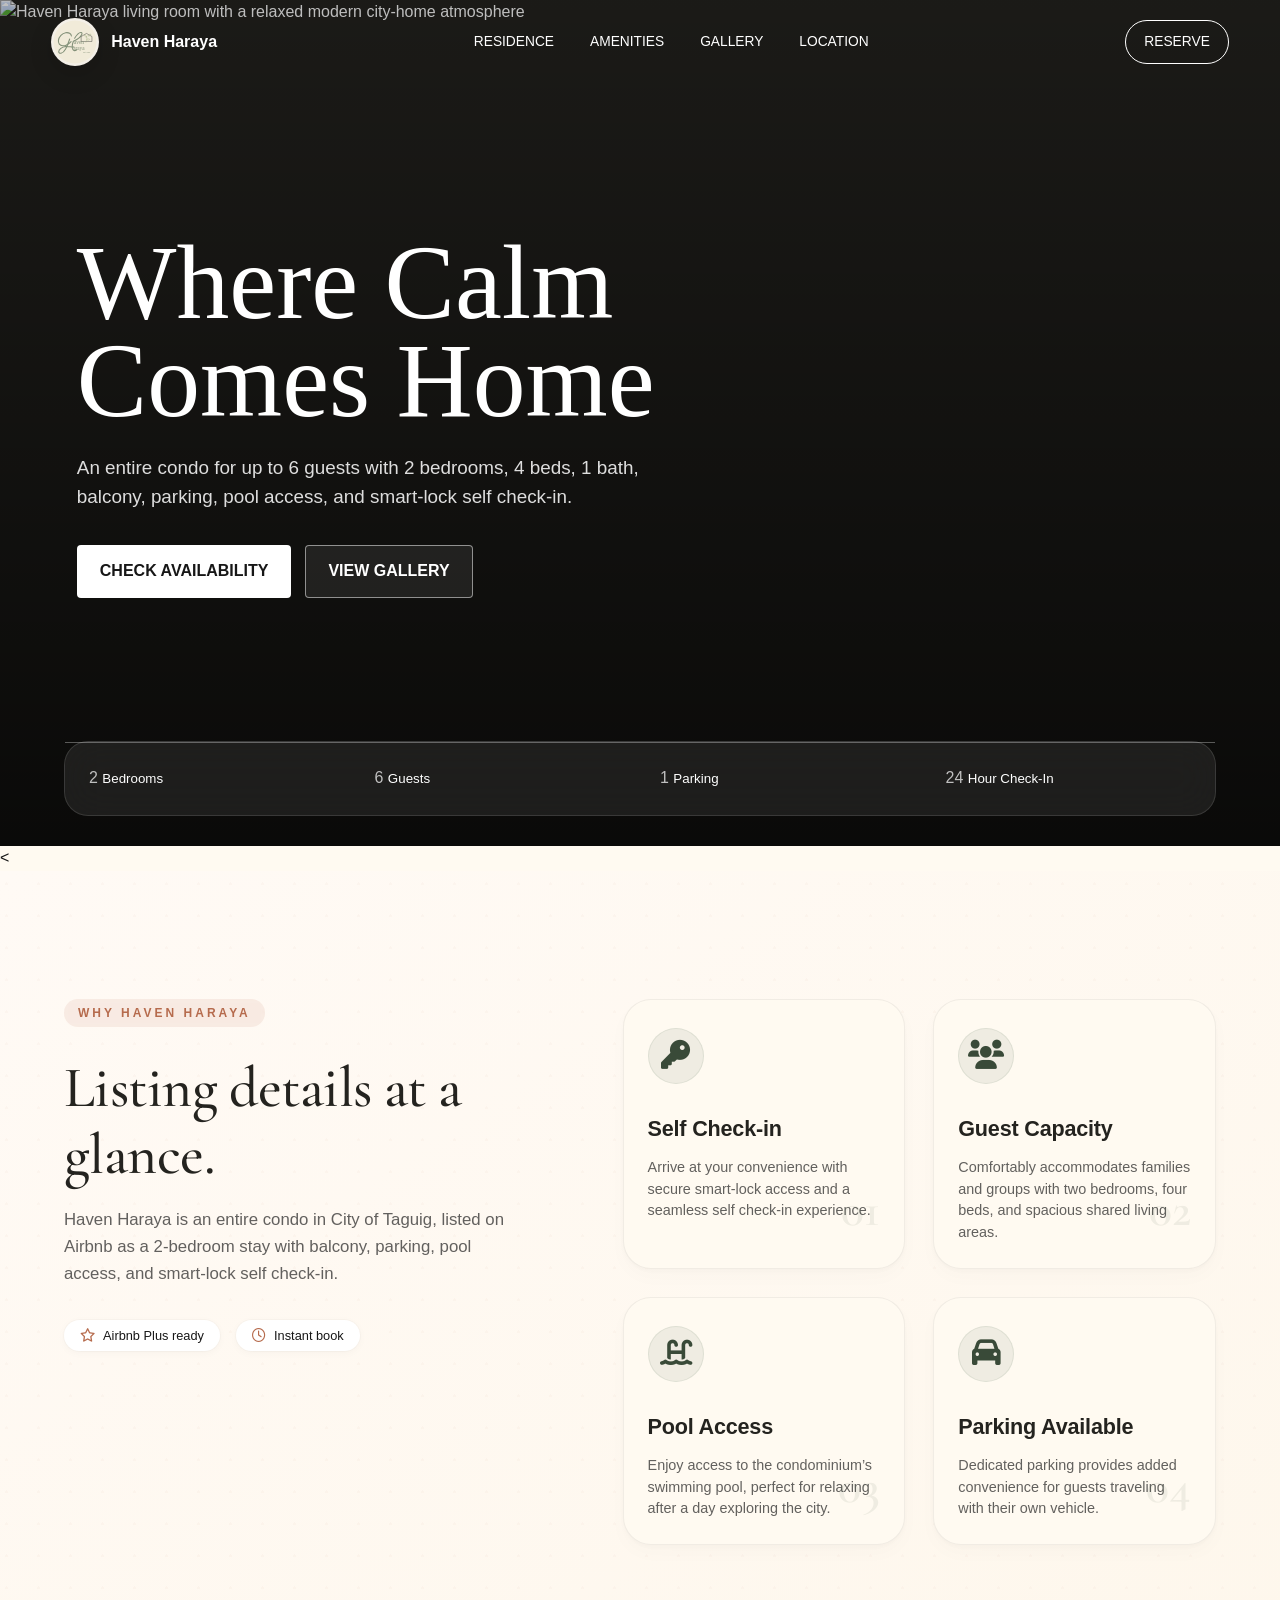
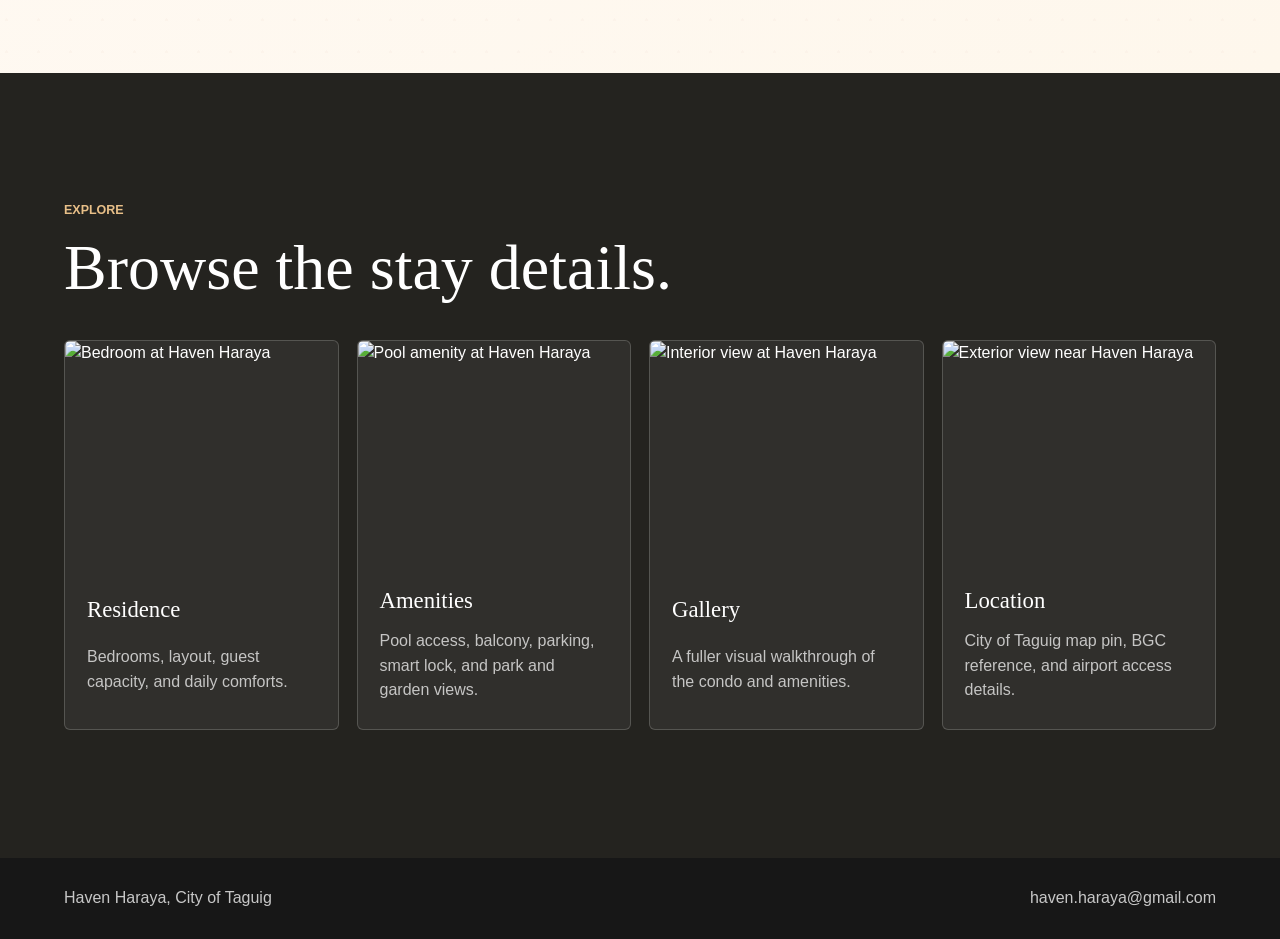
==== index.html @ d43b588c "Add files via upload" ====
<!doctype html>
<html lang="en">
  <head>
    <meta charset="UTF-8" />
    <meta name="viewport" content="width=device-width, initial-scale=1.0" />
    <meta
      name="description"
      content="Haven Haraya, an elegant 2-bedroom condo with balcony, parking, pool access, and self check-in near BGC and the airport in Taguig."
    />
    <title>Haven Haraya | Taguig City Retreat</title>
    <link rel="icon" type="image/svg+xml" href="assets/favicon.svg" />
    <link rel="preconnect" href="https://a0.muscache.com" />
    <link rel="stylesheet" href="styles.css" />
    <link rel="preconnect" href="https://fonts.googleapis.com" />
<link rel="preconnect" href="https://fonts.gstatic.com" crossorigin />
<link href="https://fonts.googleapis.com/css2?family=Inter:opsz,wght@14..32,300;14..32,400;14..32,500;14..32,600;14..32,700&family=Cormorant+Garamond:ital,wght@0,400;0,500;0,600;1,400&display=swap" rel="stylesheet" />
<link rel="stylesheet" href="https://cdnjs.cloudflare.com/ajax/libs/font-awesome/6.0.0-beta3/css/all.min.css" />
  </head>
  <body>
    <div class="scroll-meter" aria-hidden="true"></div>

    <header class="site-header" data-header>
      <a class="brand" href="index.html" aria-label="Haven Haraya home">
        <img class="brand-logo" src="assets/haven-haraya-logo.svg" alt="" />
        <span class="brand-text">
          <span>Haven Haraya</span>
        </span>
      </a>
      <nav class="nav-links" aria-label="Primary navigation">
        <a href="residence.html">Residence</a>
        <a href="amenities.html">Amenities</a>
        <a href="gallery.html">Gallery</a>
        <a href="location.html">Location</a>
      </nav>
      <a class="nav-action" href="reserve.html">Reserve</a>
    </header>

    <main id="top">
      <section class="hero" aria-labelledby="hero-title">
        <div class="hero-media">
          <img
            src="https://a0.muscache.com/im/pictures/hosting/Hosting-1629801564228977399/original/e32e9834-8706-46f0-b016-dcb64230487a.jpeg"
            alt="Haven Haraya living room with a relaxed modern city-home atmosphere"
          />
        </div>
        <div class="hero-shade" aria-hidden="true"></div>
        <div class="hero-content reveal">
          <h1 id="hero-title">Where Calm Comes Home</h1>
          <p class="hero-copy">
            An entire condo for up to 6 guests with 2 bedrooms, 4 beds, 1 bath,
            balcony, parking, pool access, and smart-lock self check-in.
          </p>
          <div class="hero-actions">
            <a class="button primary" href="reserve.html">Check Availability</a>
            <a class="button ghost" href="gallery.html">
              View Gallery
            </a>
          </div>
        </div>
   <section class="hero-stats luxury-stats reveal">

  <article class="stat">
    <span data-count="2">0</span>
    <small>Bedrooms</small>
  </article>

  <article class="stat">
    <span data-count="6">0</span>
    <small>Guests</small>
  </article>

  <article class="stat">
    <span data-count="1">0</span>
    <small>Parking</small>
  </article>

  <article class="stat">
    <span data-count="24">0</span>
    <small>Hour Check-In</small>
  </article>

</section>
      </section>

      <<section class="intro band" id="residence">
  <div class="intro-grid">
    <div class="intro-copy reveal">
      <div class="section-kicker">Why Haven Haraya</div>
      <h2>Listing details at a glance.</h2>
      <p>
        Haven Haraya is an entire condo in City of Taguig, listed on
        Airbnb as a 2‑bedroom stay with balcony, parking, pool access,
        and smart‑lock self check‑in.
      </p>
      <div class="intro-accent">
        <span class="badge"><i class="fa-regular fa-star"></i> Airbnb Plus ready</span>
        <span class="badge"><i class="fa-regular fa-clock"></i> Instant book</span>
      </div>
    </div>

    <div class="listing-grid">
      <article class="detail-card">
        <div class="detail-icon">
          <i class="fa-solid fa-key"></i>
        </div>
        <h3>Self Check‑in</h3>
        <p>
          Arrive at your convenience with secure smart‑lock access and a seamless
          self check‑in experience.
        </p>
        <span class="detail-number">01</span>
      </article>

      <article class="detail-card">
        <div class="detail-icon">
          <i class="fa-solid fa-users"></i>
        </div>
        <h3>Guest Capacity</h3>
        <p>
          Comfortably accommodates families and groups with two bedrooms,
          four beds, and spacious shared living areas.
        </p>
        <span class="detail-number">02</span>
      </article>

      <article class="detail-card">
        <div class="detail-icon">
          <i class="fa-solid fa-water-ladder"></i>
        </div>
        <h3>Pool Access</h3>
        <p>
          Enjoy access to the condominium’s swimming pool, perfect for relaxing
          after a day exploring the city.
        </p>
        <span class="detail-number">03</span>
      </article>

      <article class="detail-card">
        <div class="detail-icon">
          <i class="fa-solid fa-car"></i>
        </div>
        <h3>Parking Available</h3>
        <p>
          Dedicated parking provides added convenience for guests traveling
          with their own vehicle.
        </p>
        <span class="detail-number">04</span>
      </article>
    </div>
  </div>
</section>

      

      <section class="page-links band dark" aria-labelledby="explore-title">
        <div class="section-heading reveal">
          <p class="eyebrow">Explore</p>
          <h2 id="explore-title">Browse the stay details.</h2>
        </div>
        <div class="page-card-grid reveal">
          <a class="page-card" href="residence.html">
            <img src="https://a0.muscache.com/im/pictures/hosting/Hosting-1629801564228977399/original/b7a2b92a-4fa9-4743-ba42-72ff5f5c6a8b.jpeg" alt="Bedroom at Haven Haraya" />
            <span>Residence</span>
            <p>Bedrooms, layout, guest capacity, and daily comforts.</p>
          </a>
          <a class="page-card" href="amenities.html">
            <img src="https://a0.muscache.com/im/pictures/hosting/Hosting-1629801564228977399/original/c15df783-166b-4ce2-bad6-86b29ece0cc2.jpeg" alt="Pool amenity at Haven Haraya" />
            <span>Amenities</span>
            <p>Pool access, balcony, parking, smart lock, and park and garden views.</p>
          </a>
          <a class="page-card" href="gallery.html">
            <img src="https://a0.muscache.com/im/pictures/hosting/Hosting-1629801564228977399/original/51b7fe78-3d44-451a-b61f-c1f74ddd5ab9.jpeg" alt="Interior view at Haven Haraya" />
            <span>Gallery</span>
            <p>A fuller visual walkthrough of the condo and amenities.</p>
          </a>
          <a class="page-card" href="location.html">
            <img src="https://a0.muscache.com/im/pictures/hosting/Hosting-1629801564228977399/original/6a4cafc5-9f21-4193-8eb2-7086d7bcf36c.jpeg" alt="Exterior view near Haven Haraya" />
            <span>Location</span>
            <p>City of Taguig map pin, BGC reference, and airport access details.</p>
          </a>
        </div>
      </section>
    </main>

    <footer class="site-footer">
      <span>Haven Haraya, City of Taguig</span>
      <a href="mailto:haven.haraya@gmail.com">haven.haraya@gmail.com</a>
    </footer>

    <audio loop playsinline id="ambient-audio">
  <source src="assets/Pufino - Naturally (freetouse.com).mp3" type="audio/mpeg">
</audio>

    <script src="script.js"></script>
  </body>
</html>
---- styles.css ----
:root {
  --ink: #171717;
  --charcoal: #24231f;
  --stone: #f4f0e8;
  --paper: #fffaf1;
  --sage: #667a63;
  --moss: #394a38;
  --clay: #b66b4d;
  --brass: #c6a15b;
  --line: rgba(23, 23, 23, 0.15);
  --white: #ffffff;
  --shadow: 0 24px 80px rgba(27, 24, 19, 0.18);
  --max: 1180px;
}

* {
  box-sizing: border-box;
}

html {
  scroll-behavior: smooth;
}

body {
  margin: 0;
  background: var(--paper);
  color: var(--ink);
  font-family: "Segoe UI", Arial, sans-serif;
  line-height: 1.55;
}

img {
  display: block;
  width: 100%;
}

a {
  color: inherit;
  text-decoration: none;
}

button,
input,
select,
textarea {
  font: inherit;
}

.scroll-meter {
  position: fixed;
  top: 0;
  left: 0;
  z-index: 20;
  width: 0;
  height: 3px;
  background: var(--clay);
}

.site-header {
  position: fixed;
  top: 0;
  left: 0;
  right: 0;
  z-index: 15;
  display: flex;
  align-items: center;
  justify-content: space-between;
  gap: 24px;
  padding: 18px clamp(18px, 4vw, 54px);
  color: var(--white);
  transition: background 220ms ease, color 220ms ease, box-shadow 220ms ease;
  transition:
    background .3s ease,
    backdrop-filter .3s ease,
    box-shadow .3s ease,
    padding .3s ease;
}

.map-overlay {
  position: absolute;
  inset: 0;
  display: flex;
  justify-content: space-between;
  align-items: flex-end;
  padding: 2rem;
  background:
    linear-gradient(
      to top,
      rgba(34, 31, 28, 0.72),
      rgba(34, 31, 28, 0.25) 40%,
      transparent
    );
}

.map-label {
  display: inline-flex;
  align-items: center;
  gap: 8px;

  padding: 8px 14px;
  margin-bottom: 14px;

  background: rgba(214, 189, 152, 0.2);
  color: #f6ede0;

  border: 1px solid rgba(214, 189, 152, 0.25);
  border-radius: 999px;

  font-size: 0.78rem;
  font-weight: 600;
  letter-spacing: 0.08em;
  text-transform: uppercase;
}

.map-info h3 {
  margin: 0;
  color: #fffaf3;
  font-size: 1.8rem;
  font-weight: 700;
}

.map-info p {
  margin-top: 10px;
  color: rgba(255, 250, 243, 0.82);
  line-height: 1.6;
}

.map-btn {
  padding: 14px 24px;
  border-radius: 16px;

  text-decoration: none;
  font-weight: 600;
  transition: all 0.35s ease;
}

.map-btn.primary {
  background: #d6bd98;
  color: #2a241d;
  box-shadow: 0 8px 25px rgba(214, 189, 152, 0.35);
}

.map-btn.primary:hover {
  background: #e0c7a1;
  transform: translateY(-3px);
}

.map-btn.secondary {
  background: rgba(245, 240, 232, 0.12);
  backdrop-filter: blur(18px);

  border: 1px solid rgba(245, 240, 232, 0.18);
  color: #fffaf3;
}

.map-btn.secondary:hover {
  background: rgba(245, 240, 232, 0.2);
  transform: translateY(-3px);
}

.site-header.scrolled {
  background: rgba(255, 250, 241, 0.92);
  color: var(--ink);
  box-shadow: 0 12px 40px rgba(23, 23, 23, 0.08);
  backdrop-filter: blur(16px);
    padding-top: 12px;
  padding-bottom: 12px;
}

.site-header.page-header {
  background: rgba(255, 250, 241, 0.94);
  color: var(--ink);
  box-shadow: 0 12px 40px rgba(23, 23, 23, 0.08);
  backdrop-filter: blur(16px);
}

.brand,
.nav-links,
.hero-actions,
.site-footer {
  display: flex;
  align-items: center;
}

.brand {
  gap: 12px;
  font-weight: 700;
  letter-spacing: 0;
}

.brand-logo {
  width: 48px;
  height: 48px;
  border-radius: 50%;
  background: var(--stone);
  box-shadow: 0 8px 24px rgba(0, 0, 0, 0.14);
}

.brand-text {
  display: grid;
  gap: 1px;
  line-height: 1.05;
}

.brand-text small {
  color: currentColor;
  font-size: 0.72rem;
  font-weight: 600;
  opacity: 0.74;
}

.nav-links {
  gap: clamp(12px, 3vw, 36px);
  font-size: 0.86rem;
  letter-spacing: 0;
  text-transform: uppercase;
}

.nav-links a,
.nav-action,
.inline-link {
  position: relative;
}

.nav-links a::after,
.inline-link::after {
  position: absolute;
  right: 0;
  bottom: -6px;
  left: 0;
  height: 1px;
  background: currentColor;
  transform: scaleX(0);
  transform-origin: left;
  transition: transform 180ms ease;
  content: "";
}

.nav-links a:hover::after,
.nav-links a[aria-current="page"]::after,
.inline-link:hover::after {
  transform: scaleX(1);
}

.nav-action {
  padding: 10px 18px;
  border: 1px solid currentColor;
  border-radius: 999px;
  font-size: 0.86rem;
  letter-spacing: 0;
  text-transform: uppercase;
}

.nav-action[aria-current="page"] {
  background: var(--ink);
  color: var(--white);
}

.hero {
  position: relative;
  min-height: 94vh;
  display: grid;
  align-items: end;
  overflow: hidden;
  background: var(--charcoal);
  color: var(--white);

  padding-bottom: 140px;
}

.hero-media,
.hero-shade {
  position: absolute;
  inset: 0;
}

.hero-media img {
  height: 100%;
  object-fit: cover;
}

.hero-shade {
  background:
    linear-gradient(
      to top,
      rgba(0,0,0,.72),
      rgba(0,0,0,.25)
    );
}

.hero-content {
  position: relative;
  z-index: 3;
  max-width: 830px;
  padding: 22vh clamp(22px, 6vw, 86px) 12vh;
}

.eyebrow,
.section-kicker {
  margin: 0 0 16px;
  color: var(--clay);
  font-size: 0.78rem;
  font-weight: 800;
  letter-spacing: 0;
  text-transform: uppercase;
}

.hero .eyebrow,
.dark .eyebrow {
  color: #e8bf88;
}

.hero-slogan {
  margin-bottom: 20px;
  color: rgba(255, 255, 255, 0.9);
  font-family: Georgia, "Times New Roman", serif;
  font-size: 1.42rem;
}

h1,
h2,
h3,
p {
  margin-top: 0;
}

h1 {
  max-width: 760px;
  margin-bottom: 24px;
  font-family: Georgia, "Times New Roman", serif;
  font-size: 6.6rem;
  font-weight: 400;
  line-height: 0.92;
}

h2 {
  margin-bottom: 22px;
  font-family: Georgia, "Times New Roman", serif;
  font-size: 4rem;
  font-weight: 400;
  line-height: 1;
}

h3 {
  margin-bottom: 10px;
  font-size: 1rem;
  letter-spacing: 0;
}

.hero-copy {
  max-width: 610px;
  font-size: 1.18rem;
  color: rgba(255, 255, 255, 0.86);
}

.hero-actions {
  flex-wrap: wrap;
  gap: 14px;
  margin-top: 34px;
}

.button {
  display: inline-flex;
  justify-content: center;
  align-items: center;
  min-height: 48px;
  padding: 13px 22px;
  border: 1px solid transparent;
  border-radius: 4px;
  cursor: pointer;
  font-weight: 800;
  letter-spacing: 0;
  text-transform: uppercase;
  transition: transform 180ms ease, background 180ms ease, color 180ms ease;
  transition:
    transform .25s ease,
    box-shadow .25s ease;
}

.button:hover {
  transform: translateY(-2px);
  transform: translateY(-2px);
  box-shadow: 0 18px 40px rgba(0,0,0,.15);
}

.button.primary {
  background: var(--white);
  color: var(--ink);
}

.booking-form .button.primary {
  background: var(--ink);
  color: var(--white);
}

.button.ghost {
  background: rgba(255, 255, 255, 0.08);
  color: var(--white);
  border-color: rgba(255, 255, 255, 0.5);
}

.button.secondary {
  background: transparent;
  border-color: var(--line);
}

.hero-stats {
  position: absolute;
  right: clamp(18px, 5vw, 80px);
  left: clamp(18px, 5vw, 80px);
  bottom: 30px;

  display: grid;
  grid-template-columns: repeat(4, 1fr);
  gap: 40px;

  padding-top: 24px;
  z-index: 1;

   backdrop-filter: blur(20px);
  background: rgba(255,255,255,.08);
  border: 1px solid rgba(255,255,255,.12);
  border-radius: 24px;
  padding: 24px;
}

.hero-stats::before {
  content: "";
  position: absolute;
  top: 0;
  left: 0;
  right: 0;
  height: 1px;
  background: rgba(255, 255, 255, 0.32);
}

.hero-stats > div {
  display: flex;
  flex-direction: column;
  align-items: flex-start;
}

.hero-stats strong {
  display: block;
  margin-bottom: 8px;
  color: var(--white);
  font-family: Georgia, "Times New Roman", serif;
  font-size: 2.8rem;
  font-weight: 400;
  line-height: 1;
}

.hero-stats span {
  color: rgba(255, 255, 255, 0.72);
  font-size: 1rem;
  line-height: 1.3;
}
.band {
  padding: clamp(72px, 10vw, 140px) clamp(20px, 5vw, 72px);
}

.page-main {
  padding-top: 74px;
}

.subhero {
  display: grid;
  grid-template-columns: minmax(0, 0.92fr) minmax(0, 1.08fr);
  gap: clamp(28px, 6vw, 76px);
  align-items: center;
  min-height: 620px;
  padding: clamp(52px, 8vw, 110px) clamp(20px, 5vw, 72px);
  background: var(--paper);
}

.subhero h1 {
  font-size: 4.25rem;
  line-height: 0.98;
}

.subhero.dark {
  background: var(--charcoal);
}

.subhero-copy {
  max-width: 720px;
}

.subhero-copy p:not(.eyebrow) {
  max-width: 620px;
  color: rgba(23, 23, 23, 0.68);
  font-size: 1.12rem;
}

.subhero.dark .subhero-copy p:not(.eyebrow) {
  color: rgba(255, 255, 255, 0.72);
}

.subhero-image {
  height: min(58vw, 560px);
  min-height: 360px;
  object-fit: cover;
  border-radius: 6px;
  box-shadow: var(--shadow);
}

.location-grid,
.reserve,
.experience {
  display: grid;
  grid-template-columns: minmax(0, 0.82fr) minmax(0, 1.18fr);
  gap: clamp(34px, 7vw, 96px);
  max-width: var(--max);
  margin: 0 auto;
}

/* ===== WHY HAVEN HARAYA – ENHANCED SECTION ===== */

.intro {
  background: linear-gradient(145deg, #fffaf5 0%, #fef7ec 100%);
  position: relative;
  isolation: isolate;
}

/* subtle background pattern */
.intro::before {
  content: '';
  position: absolute;
  inset: 0;
  background-image: radial-gradient(circle at 20% 40%, rgba(182,107,77,0.03) 1.5px, transparent 1.5px);
  background-size: 32px 32px;
  pointer-events: none;
  z-index: 0;
}

.intro-grid {
  max-width: var(--max, 1180px);
  margin: 0 auto;
  display: grid;
  grid-template-columns: 1fr 1.2fr;
  gap: 64px;
  align-items: start;
  position: relative;
  z-index: 2;
}

/* left column */
.intro-copy h2 {
  font-family: 'Cormorant Garamond', Georgia, serif;
  font-size: 3.6rem;
  font-weight: 500;
  line-height: 1.15;
  margin: 0.75rem 0 1.2rem;
  color: var(--charcoal, #24231f);
  letter-spacing: -0.01em;
}

.section-kicker {
  display: inline-block;
  font-size: 0.75rem;
  text-transform: uppercase;
  letter-spacing: 3px;
  font-weight: 600;
  color: var(--clay, #b66b4d);
  background: rgba(182, 107, 77, 0.1);
  padding: 5px 14px;
  border-radius: 40px;
  margin-bottom: 1rem;
  backdrop-filter: blur(2px);
}

.intro-copy p {
  font-size: 1.05rem;
  line-height: 1.6;
  color: rgba(23, 23, 23, 0.72);
  margin-bottom: 2rem;
  max-width: 90%;
}

.intro-accent {
  display: flex;
  gap: 16px;
  flex-wrap: wrap;
  margin-top: 0.5rem;
}

.badge {
  display: inline-flex;
  align-items: center;
  gap: 8px;
  background: white;
  border-radius: 60px;
  padding: 6px 16px;
  font-size: 0.8rem;
  font-weight: 500;
  color: var(--ink);
  box-shadow: 0 2px 8px rgba(0,0,0,0.03), 0 0 0 1px rgba(0,0,0,0.02);
  transition: all 0.2s ease;
}

.badge i {
  color: var(--clay);
  font-size: 0.85rem;
}

/* right column – card grid */
.listing-grid {
  display: grid;
  grid-template-columns: repeat(2, 1fr);
  gap: 28px;
}

.detail-card {
  background: white;
  border-radius: 28px;
  padding: 28px 24px 24px 24px;
  position: relative;
  transition: all 0.35s cubic-bezier(0.2, 0, 0, 1);
  box-shadow: 0 8px 20px rgba(0, 0, 0, 0.02), 0 2px 4px rgba(0, 0, 0, 0.02);
  border: 1px solid rgba(0, 0, 0, 0.04);
}

.detail-card:hover {
  transform: translateY(-8px);
  box-shadow: 0 24px 48px -12px rgba(0, 0, 0, 0.18), 0 0 0 1px rgba(182, 107, 77, 0.15);
  border-color: rgba(182, 107, 77, 0.2);
}

/* icon circle */
.detail-icon {
  width: 56px;
  height: 56px;
  background: rgba(102, 122, 99, 0.08);
  border-radius: 32px;
  display: flex;
  align-items: center;
  justify-content: center;
  margin-bottom: 28px;
  transition: all 0.25s ease;
}

.detail-icon i {
  font-size: 1.8rem;
  color: var(--moss, #394a38);
  transition: transform 0.2s ease;
}

.detail-card:hover .detail-icon {
  background: rgba(182, 107, 77, 0.12);
}

.detail-card:hover .detail-icon i {
  transform: scale(1.05);
  color: var(--clay);
}

.detail-card h3 {
  font-size: 1.35rem;
  font-weight: 600;
  margin: 0 0 12px 0;
  letter-spacing: -0.2px;
  color: var(--charcoal);
}

.detail-card p {
  font-size: 0.9rem;
  line-height: 1.5;
  color: rgba(23, 23, 23, 0.68);
  margin: 0;
}

.detail-number {
  position: absolute;
  bottom: 20px;
  right: 24px;
  font-size: 3rem;
  font-weight: 600;
  font-family: 'Cormorant Garamond', serif;
  color: rgba(0, 0, 0, 0.04);
  transition: all 0.2s;
  pointer-events: none;
}

.detail-card:hover .detail-number {
  color: rgba(182, 107, 77, 0.1);
  transform: scale(1.02);
}

/* responsive */
@media (max-width: 900px) {
  .intro-grid {
    grid-template-columns: 1fr;
    gap: 48px;
  }
  .intro-copy p {
    max-width: 100%;
  }
  .listing-grid {
    gap: 20px;
  }
}

@media (max-width: 640px) {
  .listing-grid {
    grid-template-columns: 1fr;
    gap: 18px;
  }
  .detail-card {
    padding: 24px 20px 20px;
  }
  .intro-copy h2 {
    font-size: 2.4rem;
  }
  .detail-icon {
    width: 48px;
    height: 48px;
  }
  .detail-icon i {
    font-size: 1.4rem;
  }
}

.page-card-grid,
.detail-grid {
  display: grid;
  grid-template-columns: repeat(4, minmax(0, 1fr));
  gap: 18px;
  max-width: var(--max);
  margin: 0 auto;
}

.page-card,
.detail-panel {
  border: 1px solid rgba(255, 255, 255, 0.18);
  background: rgba(255, 255, 255, 0.06);
  border-radius: 6px;
}

.page-card {
  display: grid;
  min-height: 390px;
  color: var(--white);
  overflow: hidden;
  transition: border-color 180ms ease, transform 180ms ease;
}

.page-card img {
  height: 210px;
  object-fit: cover;
  transition: transform 300ms ease;
}

.page-card:hover img {
  transform: scale(1.04);
}

.page-card:hover {
  border-color: rgba(232, 191, 136, 0.54);
  transform: translateY(-3px);
}

.page-card span,
.page-card p {
  margin-right: 22px;
  margin-left: 22px;
}

.page-card span {
  margin-top: 22px;
  font-family: Georgia, "Times New Roman", serif;
  font-size: 1.42rem;
}

.page-card p {
  color: rgba(255, 255, 255, 0.7);
}

.detail-grid {
  grid-template-columns: repeat(3, minmax(0, 1fr));
}

.detail-panel {
  min-height: 320px;
  padding: clamp(24px, 4vw, 38px);
  background: #f8f3ea;
  border-color: var(--line);
}

.detail-panel span {
  display: block;
  margin-bottom: 56px;
  color: var(--clay);
  font-family: Georgia, "Times New Roman", serif;
}

.detail-panel h2 {
  font-size: 2.2rem;
}

.intro-copy p,
.experience-copy p,
.reserve-copy p,
.tab-panel p,
.timeline-copy {
  color: rgba(23, 23, 23, 0.68);
  font-size: 1.05rem;
}

/* Amenities Cards */

.feature-cards {
  max-width: var(--max);
  margin: 0 auto;

  display: grid;
  grid-template-columns: repeat(3, minmax(0, 1fr));
  gap: 28px;
}

.feature-card {
  overflow: hidden;

  background: #fff;
  border: 1px solid rgba(0,0,0,.08);
  border-radius: 24px;

  transition:
    transform .35s ease,
    box-shadow .35s ease,
    border-color .35s ease;
}

.feature-card:hover {
  transform: translateY(-8px);

  box-shadow:
    0 25px 60px rgba(0,0,0,.12);

  border-color: rgba(182,107,77,.2);
}

.feature-card img {
  width: 100%;
  height: 240px;
  object-fit: cover;

  transition: transform .6s ease;
}

.feature-card:hover img {
  transform: scale(1.05);
}

.feature-content {
  padding: 24px;
}

.feature-content h3 {
  margin-bottom: 12px;

  font-family: Georgia, "Times New Roman", serif;
  font-size: 1.35rem;
  font-weight: 400;
}

.feature-content p {
  margin: 0;
  color: rgba(23,23,23,.7);
  line-height: 1.7;
}


.dark {
  background: var(--charcoal);
  color: var(--white);
}

.experience {
  align-items: center;
}

.experience-image img {
  aspect-ratio: 4 / 5;
  object-fit: cover;
  border-radius: 6px;
  box-shadow: var(--shadow);
}

.dark p,
.dark .timeline-copy {
  color: rgba(255, 255, 255, 0.72);
}

.split-list {
  display: grid;
  grid-template-columns: repeat(2, minmax(0, 1fr));
  gap: 12px;
  margin-top: 32px;
}

.split-list span {
  padding: 14px 0;
  border-top: 1px solid rgba(255, 255, 255, 0.22);
  color: rgba(255, 255, 255, 0.86);
}

.section-heading {
  max-width: var(--max);
  margin: 0 auto 40px;
}

.tabs,
.gallery-layout {
  max-width: var(--max);
  margin: 0 auto;
}

.tab-list {
  display: flex;
  flex-wrap: wrap;
  gap: 8px;
  margin-bottom: 22px;
}

.tab {
  min-width: 116px;
  padding: 12px 18px;
  border: 1px solid var(--line);
  border-radius: 999px;
  background: transparent;
  cursor: pointer;
}

.tab.active {
  background: var(--moss);
  color: var(--white);
}

.tab-panel {
  padding: clamp(28px, 5vw, 48px);
  border: 1px solid var(--line);
  border-radius: 6px;
  background: #f8f3ea;
}

.tab-panel h3 {
  font-family: Georgia, "Times New Roman", serif;
  font-size: 2.3rem;
  font-weight: 400;
}

.gallery-layout {
  display: grid;
  grid-template-columns: minmax(0, 1.35fr) minmax(220px, 0.65fr);
  gap: 18px;
}

.gallery-main,
.gallery-strip button {
  display: block;
  padding: 0;
  border: 0;
  background: transparent;
  cursor: zoom-in;
  overflow: hidden;
}

.gallery-main img {
  height: 670px;
  object-fit: cover;
}

.gallery-strip {
  display: grid;
  grid-template-columns: repeat(2, minmax(0, 1fr));
  gap: 18px;
}

.gallery-strip img {
  height: 326px;
  object-fit: cover;
}

.gallery-main img,
.gallery-strip img {
  border-radius: 6px;
  transition: transform 300ms ease;
}

.gallery-main:hover img,
.gallery-strip button:hover img {
  transform: scale(1.04);
}

.gallery-card {
  overflow: hidden;
}

.gallery-card img {
  transition: transform .6s ease;
}

.gallery-card:hover img {
  transform: scale(1.06);
}
/* Details Section */

.detail-grid {
  max-width: var(--max);
  margin: 0 auto;

  display: grid;
  grid-template-columns: repeat(4, minmax(0, 1fr));
  gap: 24px;
}

.detail-card {
  background: var(--paper);
  border: 1px solid rgba(23,23,23,.06);
}

.detail-icon {
  background: rgba(102,122,99,.10);
  color: var(--moss);
  border: 1px solid rgba(102,122,99,.12);
}

.detail-number {
  color: rgba(57,74,56,.08);
}

.detail-card::before {
  background: linear-gradient(
    90deg,
    var(--moss),
    var(--sage)
  );
}

@media (max-width: 640px) {
  .detail-grid {
    grid-template-columns: 1fr;
  }

  .detail-card {
    min-height: auto;
  }
}
.map-panel {
  position: relative;
  min-height: 460px;
  overflow: hidden;
  background:
    linear-gradient(90deg, rgba(255, 255, 255, 0.08) 1px, transparent 1px),
    linear-gradient(0deg, rgba(255, 255, 255, 0.08) 1px, transparent 1px),
    #30372d;
  background-size: 58px 58px;
  border: 1px solid rgba(255, 255, 255, 0.18);
  border-radius: 6px;
}

.map-embed {
  background: var(--paper);
}

.map-embed .section-heading p:not(.eyebrow) {
  max-width: 680px;
  color: rgba(23, 23, 23, 0.68);
  font-size: 1.05rem;
}

.google-map-frame {
  max-width: var(--max);
  margin: 0 auto;
  overflow: hidden;
  border: 1px solid var(--line);
  border-radius: 6px;
  box-shadow: var(--shadow);
}

.google-map-frame iframe {
  display: block;
  width: 100%;
  height: min(68vh, 540px);
  min-height: 360px;
  border: 0;
}

.map-actions {
  display: flex;
  flex-wrap: wrap;
  gap: 18px;
  align-items: center;
  max-width: var(--max);
  margin: 26px auto 0;
}

.route-line {
  position: absolute;
  inset: 19% 14% 25% 22%;
  border: 1px solid rgba(232, 191, 136, 0.55);
  border-right: 0;
  transform: skew(-14deg);
}

.pin {
  position: absolute;
  display: inline-flex;
  align-items: center;
  gap: 8px;
  padding: 8px 12px;
  background: var(--paper);
  color: var(--ink);
  border-radius: 999px;
  font-size: 0.82rem;
  box-shadow: 0 12px 30px rgba(0, 0, 0, 0.2);
}

.pin::before {
  width: 8px;
  height: 8px;
  background: var(--clay);
  border-radius: 50%;
  content: "";
}

.pin.home {
  top: 35%;
  left: 33%;
}

.pin.bgc {
  top: 19%;
  right: 18%;
}

.pin.airport {
  right: 12%;
  bottom: 20%;
}

.pin.park {
  left: 15%;
  bottom: 23%;
}

.timeline {
  align-self: center;
}

.timeline-item {
  display: flex;
  align-items: center;
  width: 100%;
  gap: 18px;
  padding: 20px 0;
  border: 0;
  border-bottom: 1px solid rgba(255, 255, 255, 0.2);
  background: transparent;
  color: rgba(255, 255, 255, 0.68);
  cursor: pointer;
  font-family: Georgia, "Times New Roman", serif;
  font-size: 2.8rem;
  text-align: left;
}

.timeline-item span {
  color: #e8bf88;
  font-family: "Segoe UI", Arial, sans-serif;
  font-size: 0.8rem;
  font-weight: 800;
}

.timeline-item.active {
  color: var(--white);
}

.timeline-copy {
  min-height: 64px;
  margin-top: 26px;
}

.reserve {
  align-items: start;
}

.booking-form {
  display: grid;
  grid-template-columns: repeat(2, minmax(0, 1fr));
  gap: 16px;
  padding: clamp(22px, 4vw, 36px);
  background: #f8f3ea;
  border: 1px solid var(--line);
  border-radius: 6px;
  box-shadow: var(--shadow);
}

.booking-form label {
  display: grid;
  gap: 8px;
  color: rgba(23, 23, 23, 0.72);
  font-size: 0.88rem;
  font-weight: 700;
}

.booking-form label:nth-child(4),
.booking-form button,
.booking-form .secondary {
  grid-column: 1 / -1;
}

.booking-form input,
.booking-form select,
.booking-form textarea {
  width: 100%;
  border: 1px solid var(--line);
  border-radius: 4px;
  background: var(--white);
  color: var(--ink);
  padding: 14px;
}

.booking-form input:focus,
.booking-form select:focus,
.booking-form textarea:focus,
.button:focus-visible,
.tab:focus-visible,
.timeline-item:focus-visible,
.page-card:focus-visible,
.nav-links a:focus-visible,
.nav-action:focus-visible,
.inline-link:focus-visible {
  outline: 2px solid var(--clay);
  outline-offset: 3px;
}

.booking-form textarea {
  resize: vertical;
}

.site-footer {
  justify-content: space-between;
  gap: 20px;
  padding: 28px clamp(20px, 5vw, 72px);
  background: var(--ink);
  color: rgba(255, 255, 255, 0.76);
}

.cta-strip {
  display: grid;
  grid-template-columns: minmax(0, 1fr) auto;
  gap: 28px;
  align-items: center;
  padding: clamp(48px, 7vw, 78px) clamp(20px, 5vw, 72px);
  background: #ece3d4;
  border-top: 1px solid var(--line);
}

.cta-strip > div {
  max-width: var(--max);
}

.cta-strip h2 {
  max-width: 760px;
  margin-bottom: 0;
  font-size: 3.1rem;
}

.cta-strip:not(.dark) .button.primary {
  background: var(--ink);
  color: var(--white);
}

.cta-strip.dark {
  background: var(--charcoal);
  color: var(--white);
  border-color: rgba(255, 255, 255, 0.18);
}

.lightbox {
  width: min(1040px, 92vw);
  padding: 0;
  border: 0;
  background: var(--ink);
  color: var(--white);
}

.lightbox::backdrop {
  background: rgba(0, 0, 0, 0.72);
}

.lightbox img {
  max-height: 78vh;
  object-fit: contain;
  background: var(--ink);
}

.lightbox p {
  margin: 0;
  padding: 16px 20px 20px;
  color: rgba(255, 255, 255, 0.78);
}

.lightbox-close,
.lightbox-nav {
  position: absolute;
  z-index: 2;
  border: 1px solid rgba(255, 255, 255, 0.36);
  background: rgba(0, 0, 0, 0.38);
  color: var(--white);
  cursor: pointer;
}

.lightbox-close {
  top: 14px;
  right: 14px;
  width: 38px;
  height: 38px;
  border-radius: 50%;
}

.lightbox-nav {
  top: 50%;
  width: 42px;
  height: 58px;
  transform: translateY(-50%);
  font-size: 2rem;
}

.lightbox-nav.prev {
  left: 14px;
}

.lightbox-nav.next {
  right: 14px;
}

.reveal {
  opacity: 0;
  transform: translateY(22px);
  transition: opacity 700ms ease, transform 700ms ease;
}

.reveal.visible {
  opacity: 1;
  transform: translateY(0);
}

@media (max-width: 860px) {
  .site-header {
    align-items: center;
    flex-wrap: wrap;
    gap: 12px;
  }

  .nav-links {
    order: 3;
    width: 100%;
    gap: 8px;
    overflow-x: auto;
    padding: 6px 0 2px;
    scrollbar-width: none;
  }

  .nav-links::-webkit-scrollbar {
    display: none;
  }

  .nav-links a {
    flex: 0 0 auto;
    padding: 7px 11px;
    border: 1px solid rgba(255, 255, 255, 0.38);
    border-radius: 999px;
    background: rgba(255, 255, 255, 0.08);
  }

  .site-header.scrolled .nav-links a,
  .site-header.page-header .nav-links a {
    border-color: var(--line);
    background: rgba(255, 255, 255, 0.58);
  }

  .hero {
    min-height: 880px;
  }

  .hero-content {
    padding-top: 190px;
  }

  .page-main {
    padding-top: 122px;
  }

  h1 {
    font-size: 4.2rem;
  }

  h2 {
    font-size: 3rem;
  }

  .subhero h1 {
    font-size: 3.45rem;
  }

  .timeline-item {
    font-size: 2.25rem;
  }

  .hero-stats,
  .intro-grid,
  .experience,
  .location-grid,
  .reserve,
  .gallery-layout,
  .subhero,
  .page-card-grid,
  .detail-grid {
    grid-template-columns: 1fr;
  }

  .hero-stats {
    right: 22px;
    bottom: 24px;
    left: 22px;
    grid-template-columns: repeat(2, 1fr);
  }

  .gallery-main img,
  .gallery-strip img {
    height: auto;
    aspect-ratio: 4 / 3;
  }

  .subhero {
    min-height: auto;
  }

  .subhero-image {
    height: auto;
    min-height: 0;
    aspect-ratio: 4 / 3;
  }

  .cta-strip {
    grid-template-columns: 1fr;
  }

  .cta-strip h2 {
    font-size: 2.45rem;
  }
}

@media (max-width: 620px) {
  .brand-text small {
    display: none;
  }

  .brand-logo {
    width: 42px;
    height: 42px;
  }

  .nav-action {
    padding: 9px 12px;
  }

  .feature-grid,
  .booking-form,
  .gallery-strip,
  .split-list {
    grid-template-columns: 1fr;
  }

  .hero {
    min-height: 820px;
  }

  h1 {
    font-size: 3.15rem;
  }

  h2,
  .subhero h1,
  .cta-strip h2 {
    font-size: 2.35rem;
  }

  .tab-panel h3,
  .detail-panel h2 {
    font-size: 1.85rem;
  }

  .timeline-item {
    font-size: 1.75rem;
  }

  .hero-stats {
    position: relative;
    right: auto;
    bottom: auto;
    left: auto;
    margin: 0 22px 24px;
  }

  .hero-content {
    padding-bottom: 48px;
  }

  .site-footer {
    align-items: flex-start;
    flex-direction: column;
  }
}
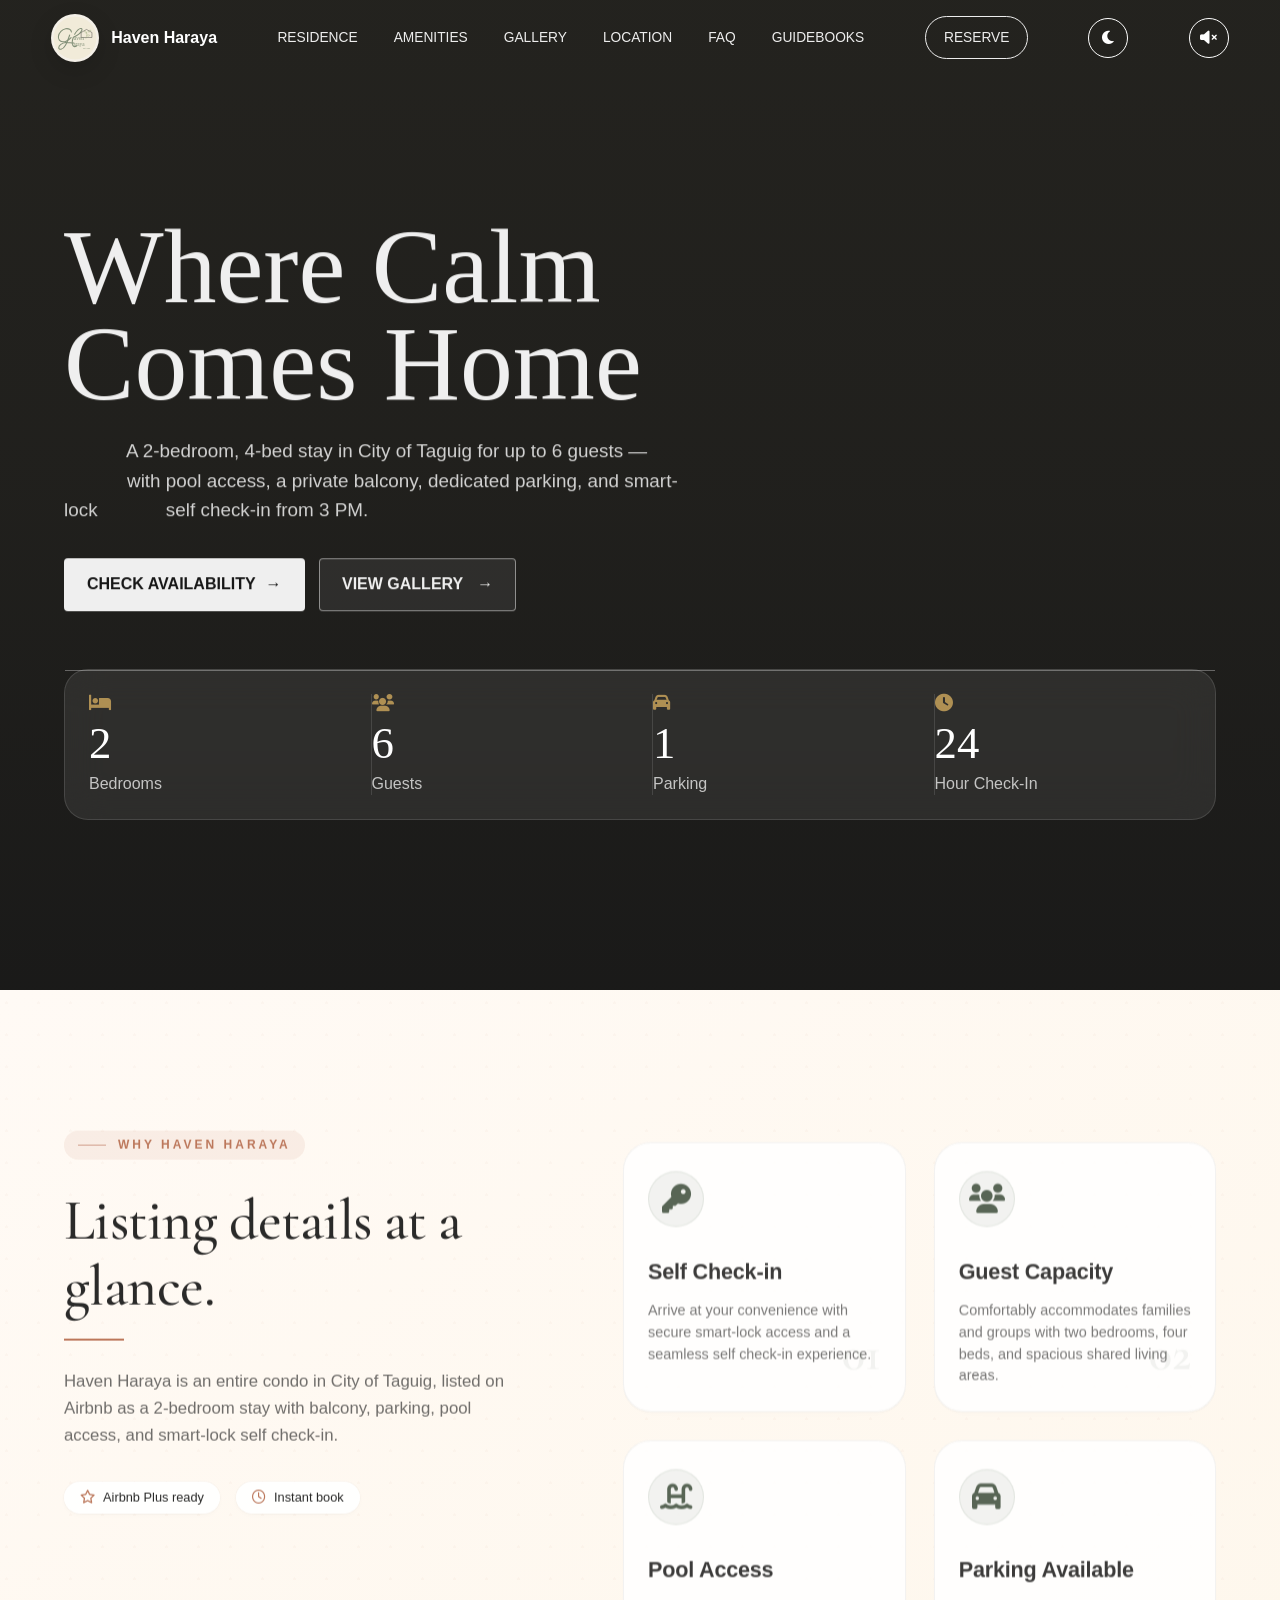
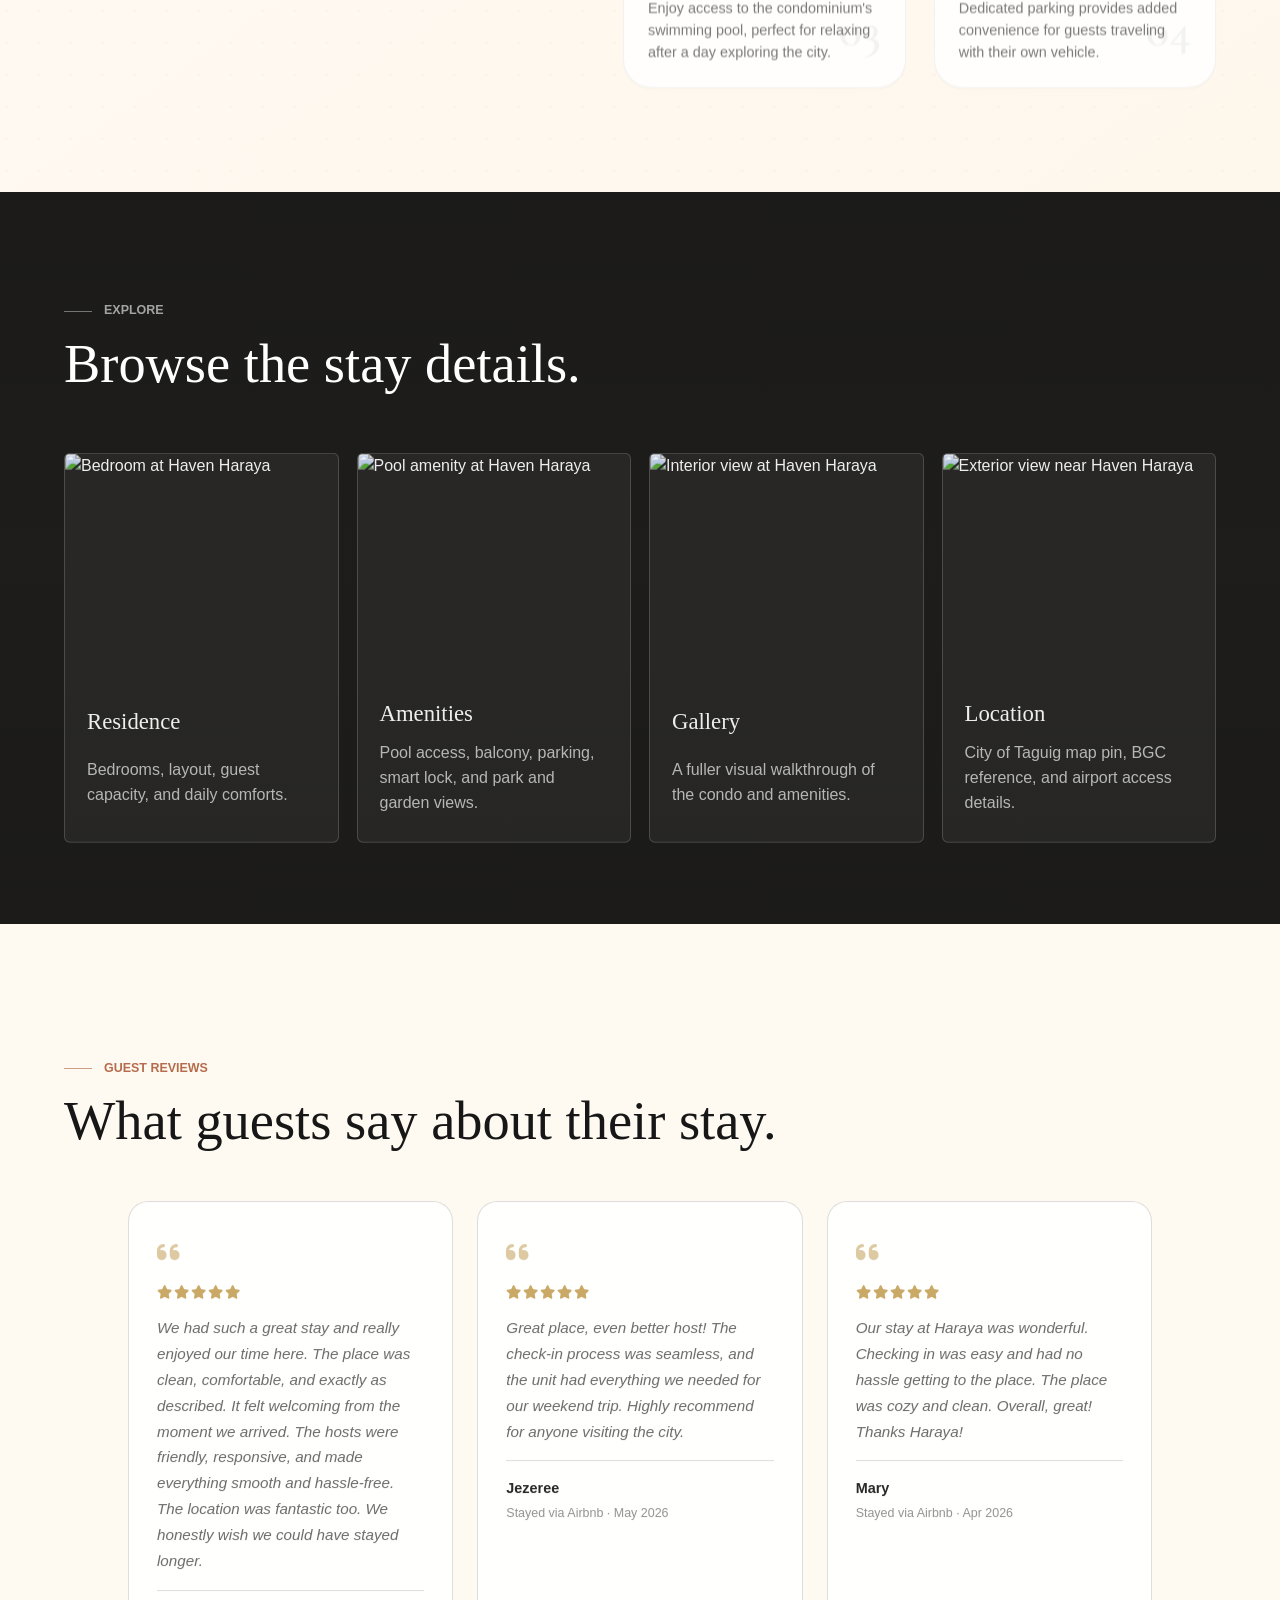
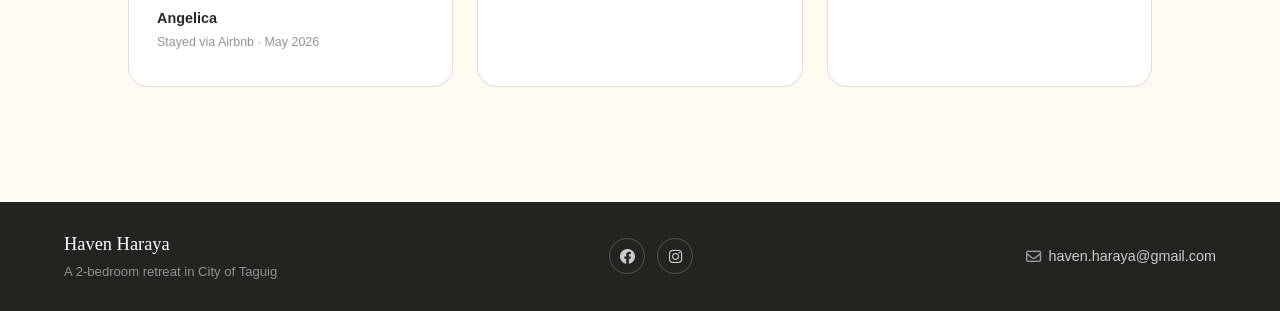
==== commit 3d2a8501: "Add files via upload" ====
--- a/index.html
+++ b/index.html
@@ -2,23 +2,81 @@
 <html lang="en">
   <head>
     <meta charset="UTF-8" />
-    <meta name="viewport" content="width=device-width, initial-scale=1.0" />
-    <meta
-      name="description"
-      content="Haven Haraya, an elegant 2-bedroom condo with balcony, parking, pool access, and self check-in near BGC and the airport in Taguig."
-    />
-    <title>Haven Haraya | Taguig City Retreat</title>
+    <meta name="viewport" content="width=device-width, initial-scale=1.0, viewport-fit=cover" />
+    <meta name="theme-color" content="#24231f" />
+    <script>(function(){var t=localStorage.getItem("haven-theme");var q=new URLSearchParams(location.search).get("theme");var p=window.matchMedia("(prefers-color-scheme: dark)").matches;document.documentElement.setAttribute("data-theme",q||t||(p?"dark":"light"))})();</script>
+    <meta
+      name="description"
+      content="Haven Haraya is a peaceful 2-bedroom Airbnb condo in City of Taguig for up to 6 guests — with self check-in, pool access, balcony, parking, and quiet garden views near BGC."
+    />
+    <meta property="og:type" content="website" />
+    <meta property="og:title" content="Haven Haraya | 2-Bedroom Condo Stay in Taguig" />
+    <meta property="og:description" content="A peaceful 2-bedroom Airbnb condo in City of Taguig for up to 6 guests. Self check-in, pool access, balcony, parking, and quiet garden views near BGC." />
+    <meta property="og:image" content="https://a0.muscache.com/im/pictures/hosting/Hosting-1629801564228977399/original/e32e9834-8706-46f0-b016-dcb64230487a.jpeg" />
+    <meta property="og:locale" content="en_US" />
+    <meta name="twitter:card" content="summary_large_image" />
+    <meta name="twitter:title" content="Haven Haraya | 2-Bedroom Condo Stay in Taguig" />
+    <meta name="twitter:description" content="A peaceful 2-bedroom Airbnb condo in City of Taguig for up to 6 guests. Self check-in, pool access, balcony, parking, and quiet garden views near BGC." />
+    <meta name="twitter:image" content="https://a0.muscache.com/im/pictures/hosting/Hosting-1629801564228977399/original/e32e9834-8706-46f0-b016-dcb64230487a.jpeg" />
+    <title>Haven Haraya | 2-Bedroom Condo Stay in Taguig</title>
     <link rel="icon" type="image/svg+xml" href="assets/favicon.svg" />
+    <link rel="canonical" href="https://havenharaya.com/" />
     <link rel="preconnect" href="https://a0.muscache.com" />
     <link rel="stylesheet" href="styles.css" />
+    <noscript><style>.page-loader { display: none !important; }</style></noscript>
     <link rel="preconnect" href="https://fonts.googleapis.com" />
-<link rel="preconnect" href="https://fonts.gstatic.com" crossorigin />
-<link href="https://fonts.googleapis.com/css2?family=Inter:opsz,wght@14..32,300;14..32,400;14..32,500;14..32,600;14..32,700&family=Cormorant+Garamond:ital,wght@0,400;0,500;0,600;1,400&display=swap" rel="stylesheet" />
-<link rel="stylesheet" href="https://cdnjs.cloudflare.com/ajax/libs/font-awesome/6.0.0-beta3/css/all.min.css" />
+    <link rel="preconnect" href="https://fonts.gstatic.com" crossorigin />
+    <link href="https://fonts.googleapis.com/css2?family=Inter:opsz,wght@14..32,300;14..32,400;14..32,500;14..32,600;14..32,700&family=Cormorant+Garamond:ital,wght@0,400;0,500;0,600;1,400&display=swap" rel="stylesheet" />
+    <link rel="stylesheet" href="https://cdnjs.cloudflare.com/ajax/libs/font-awesome/6.0.0-beta3/css/all.min.css" />
+    <script type="application/ld+json">
+    {
+      "@context": "https://schema.org",
+      "@type": "LodgingBusiness",
+      "name": "Haven Haraya",
+      "description": "An entire 2-bedroom condo in Taguig City with balcony, parking, pool access, and smart-lock self check-in.",
+      "url": "https://havenharaya.com/",
+      "image": "https://a0.muscache.com/im/pictures/hosting/Hosting-1629801564228977399/original/e32e9834-8706-46f0-b016-dcb64230487a.jpeg",
+      "telephone": "",
+      "priceRange": "₱11,800",
+      "address": {
+        "@type": "PostalAddress",
+        "streetAddress": "Alder Residences, Acacia Estates",
+        "addressLocality": "Taguig City",
+        "addressRegion": "Metro Manila",
+        "addressCountry": "PH"
+      },
+      "geo": {
+        "@type": "GeoCoordinates",
+        "latitude": "14.5176",
+        "longitude": "121.0509"
+      },
+      "numberOfRooms": "2",
+      "petsAllowed": "false",
+      "checkinTime": "14:00",
+      "checkoutTime": "11:00",
+      "amenityFeature": [
+        {"@type": "LocationFeatureSpecification", "name": "Swimming pool", "value": true},
+        {"@type": "LocationFeatureSpecification", "name": "Free parking", "value": true},
+        {"@type": "LocationFeatureSpecification", "name": "Smart lock self check-in", "value": true},
+        {"@type": "LocationFeatureSpecification", "name": "Balcony", "value": true},
+        {"@type": "LocationFeatureSpecification", "name": "Air conditioning", "value": true},
+        {"@type": "LocationFeatureSpecification", "name": "WiFi", "value": true}
+      ]
+    }
+    </script>
   </head>
   <body>
+    <div class="page-loader" id="page-loader" aria-hidden="true">
+      <div class="page-loader-inner">
+        <img class="page-loader-logo" src="assets/haven-haraya-logo.svg" alt="" />
+        <div class="page-loader-text">Haven Haraya</div>
+        <div class="page-loader-tag">Loading your stay</div>
+        <div class="page-loader-bar" aria-hidden="true"><div class="page-loader-bar-fill"></div></div>
+      </div>
+    </div>
     <div class="scroll-meter" aria-hidden="true"></div>
 
+    <a class="skip-link" href="#top">Skip to content</a>
     <header class="site-header" data-header>
       <a class="brand" href="index.html" aria-label="Haven Haraya home">
         <img class="brand-logo" src="assets/haven-haraya-logo.svg" alt="" />
@@ -31,166 +89,261 @@
         <a href="amenities.html">Amenities</a>
         <a href="gallery.html">Gallery</a>
         <a href="location.html">Location</a>
+        <a href="faq.html">FAQ</a>
+        <a href="guidebooks.html">Guidebooks</a>
       </nav>
+          <a class="nav-action magnetic" data-magnetic-strength="0.25" href="reserve.html">Reserve</a>
+      <button class="theme-toggle" id="theme-toggle" aria-label="Toggle dark mode" aria-pressed="false"><i class="fa-solid fa-moon" aria-hidden="true"></i></button>
+      <button class="audio-toggle" id="audio-toggle" aria-label="Toggle ambient audio"><i class="fa-solid fa-volume-xmark"></i></button>
+      <button class="menu-toggle" aria-label="Toggle navigation menu"><span></span><span></span><span></span></button>
+    </header>
+    <nav class="nav-overlay" aria-label="Mobile navigation">
+      <a href="residence.html">Residence</a>
+      <a href="amenities.html">Amenities</a>
+      <a href="gallery.html">Gallery</a>
+      <a href="location.html">Location</a>
+      <a href="faq.html">FAQ</a>
+      <a href="guidebooks.html">Guidebooks</a>
       <a class="nav-action" href="reserve.html">Reserve</a>
-    </header>
+    </nav>
 
     <main id="top">
-      <section class="hero" aria-labelledby="hero-title">
-        <div class="hero-media">
-          <img
-            src="https://a0.muscache.com/im/pictures/hosting/Hosting-1629801564228977399/original/e32e9834-8706-46f0-b016-dcb64230487a.jpeg"
-            alt="Haven Haraya living room with a relaxed modern city-home atmosphere"
-          />
-        </div>
-        <div class="hero-shade" aria-hidden="true"></div>
-        <div class="hero-content reveal">
-          <h1 id="hero-title">Where Calm Comes Home</h1>
-          <p class="hero-copy">
-            An entire condo for up to 6 guests with 2 bedrooms, 4 beds, 1 bath,
-            balcony, parking, pool access, and smart-lock self check-in.
+      <section class="hero bg-cover" style="background-image: url(https://a0.muscache.com/im/pictures/hosting/Hosting-1629801564228977399/original/e32e9834-8706-46f0-b016-dcb64230487a.jpeg)" aria-labelledby="hero-title">
+        <div class="hero-floats" aria-hidden="true">
+          <div class="float-shape float-shape-1"></div>
+          <div class="float-shape float-shape-2"></div>
+          <div class="float-shape float-shape-3"></div>
+          <div class="float-shape float-shape-4"></div>
+        </div>
+        <div class="hero-content reveal" data-motion-y="45">
+          <h1 id="hero-title" data-reveal-words>Where Calm Comes Home</h1>
+          <p class="hero-copy reveal-blur" data-reveal-letters>
+            A 2-bedroom, 4-bed stay in City of Taguig for up to 6 guests —
+            with pool access, a private balcony, dedicated parking, and smart-lock
+            self check-in from 3 PM.
           </p>
           <div class="hero-actions">
-            <a class="button primary" href="reserve.html">Check Availability</a>
-            <a class="button ghost" href="gallery.html">
+            <a class="button primary magnetic" data-magnetic-strength="0.3" href="reserve.html">Check Availability</a>
+            <a class="button ghost magnetic" data-magnetic-strength="0.3" href="gallery.html">
               View Gallery
             </a>
           </div>
         </div>
-   <section class="hero-stats luxury-stats reveal">
-
-  <article class="stat">
-    <span data-count="2">0</span>
-    <small>Bedrooms</small>
-  </article>
-
-  <article class="stat">
-    <span data-count="6">0</span>
-    <small>Guests</small>
-  </article>
-
-  <article class="stat">
-    <span data-count="1">0</span>
-    <small>Parking</small>
-  </article>
-
-  <article class="stat">
-    <span data-count="24">0</span>
-    <small>Hour Check-In</small>
-  </article>
-
-</section>
+        <section class="hero-stats luxury-stats reveal-stagger">
+
+          <article class="stat">
+            <i class="fa-solid fa-bed stat-icon" aria-hidden="true"></i>
+            <span data-count="2">0</span>
+            <small>Bedrooms</small>
+          </article>
+
+          <article class="stat">
+            <i class="fa-solid fa-users stat-icon" aria-hidden="true"></i>
+            <span data-count="6">0</span>
+            <small>Guests</small>
+          </article>
+
+          <article class="stat">
+            <i class="fa-solid fa-car stat-icon" aria-hidden="true"></i>
+            <span data-count="1">0</span>
+            <small>Parking</small>
+          </article>
+
+          <article class="stat">
+            <i class="fa-solid fa-clock stat-icon" aria-hidden="true"></i>
+            <span data-count="24">0</span>
+            <small>Hour Check-In</small>
+          </article>
+
+        </section>
       </section>
 
-      <<section class="intro band" id="residence">
-  <div class="intro-grid">
-    <div class="intro-copy reveal">
-      <div class="section-kicker">Why Haven Haraya</div>
-      <h2>Listing details at a glance.</h2>
-      <p>
-        Haven Haraya is an entire condo in City of Taguig, listed on
-        Airbnb as a 2‑bedroom stay with balcony, parking, pool access,
-        and smart‑lock self check‑in.
-      </p>
-      <div class="intro-accent">
-        <span class="badge"><i class="fa-regular fa-star"></i> Airbnb Plus ready</span>
-        <span class="badge"><i class="fa-regular fa-clock"></i> Instant book</span>
-      </div>
-    </div>
-
-    <div class="listing-grid">
-      <article class="detail-card">
-        <div class="detail-icon">
-          <i class="fa-solid fa-key"></i>
-        </div>
-        <h3>Self Check‑in</h3>
-        <p>
-          Arrive at your convenience with secure smart‑lock access and a seamless
-          self check‑in experience.
-        </p>
-        <span class="detail-number">01</span>
-      </article>
-
-      <article class="detail-card">
-        <div class="detail-icon">
-          <i class="fa-solid fa-users"></i>
-        </div>
-        <h3>Guest Capacity</h3>
-        <p>
-          Comfortably accommodates families and groups with two bedrooms,
-          four beds, and spacious shared living areas.
-        </p>
-        <span class="detail-number">02</span>
-      </article>
-
-      <article class="detail-card">
-        <div class="detail-icon">
-          <i class="fa-solid fa-water-ladder"></i>
-        </div>
-        <h3>Pool Access</h3>
-        <p>
-          Enjoy access to the condominium’s swimming pool, perfect for relaxing
-          after a day exploring the city.
-        </p>
-        <span class="detail-number">03</span>
-      </article>
-
-      <article class="detail-card">
-        <div class="detail-icon">
-          <i class="fa-solid fa-car"></i>
-        </div>
-        <h3>Parking Available</h3>
-        <p>
-          Dedicated parking provides added convenience for guests traveling
-          with their own vehicle.
-        </p>
-        <span class="detail-number">04</span>
-      </article>
-    </div>
-  </div>
-</section>
-
-      
-
-      <section class="page-links band dark" aria-labelledby="explore-title">
+      <section class="intro band" id="residence" data-depth="0.3">
+        <div class="intro-grid" data-motion-y="20">
+          <div class="intro-copy reveal-slide-left">
+            <div class="section-kicker">Why Haven Haraya</div>
+            <h2 data-reveal-words>Listing details at a glance.</h2>
+            <span class="heading-line"></span>
+            <p class="reveal-blur">
+              Haven Haraya is an entire condo in City of Taguig, listed on
+              Airbnb as a 2‑bedroom stay with balcony, parking, pool access,
+              and smart‑lock self check‑in.
+            </p>
+            <div class="intro-accent">
+              <span class="badge"><i class="fa-regular fa-star"></i> Airbnb Plus ready</span>
+              <span class="badge"><i class="fa-regular fa-clock"></i> Instant book</span>
+            </div>
+          </div>
+
+          <div class="listing-grid reveal-stagger-up" data-motion-y="25">
+            <article class="detail-card">
+              <div class="detail-icon">
+                <i class="fa-solid fa-key"></i>
+              </div>
+              <h3>Self Check‑in</h3>
+              <p>
+                Arrive at your convenience with secure smart‑lock access and a seamless
+                self check‑in experience.
+              </p>
+              <span class="detail-number">01</span>
+            </article>
+
+            <article class="detail-card">
+              <div class="detail-icon">
+                <i class="fa-solid fa-users"></i>
+              </div>
+              <h3>Guest Capacity</h3>
+              <p>
+                Comfortably accommodates families and groups with two bedrooms,
+                four beds, and spacious shared living areas.
+              </p>
+              <span class="detail-number">02</span>
+            </article>
+
+            <article class="detail-card">
+              <div class="detail-icon">
+                <i class="fa-solid fa-water-ladder"></i>
+              </div>
+              <h3>Pool Access</h3>
+              <p>
+                Enjoy access to the condominium's swimming pool, perfect for relaxing
+                after a day exploring the city.
+              </p>
+              <span class="detail-number">03</span>
+            </article>
+
+            <article class="detail-card">
+              <div class="detail-icon">
+                <i class="fa-solid fa-car"></i>
+              </div>
+              <h3>Parking Available</h3>
+              <p>
+                Dedicated parking provides added convenience for guests traveling
+                with their own vehicle.
+              </p>
+              <span class="detail-number">04</span>
+            </article>
+          </div>
+        </div>
+      </section>
+
+      <section class="page-links band dark bg-cover" style="background-image: url(https://a0.muscache.com/im/pictures/hosting/Hosting-1629801564228977399/original/c15df783-166b-4ce2-bad6-86b29ece0cc2.jpeg); background-position: center 40%" aria-labelledby="explore-title">
         <div class="section-heading reveal">
           <p class="eyebrow">Explore</p>
-          <h2 id="explore-title">Browse the stay details.</h2>
-        </div>
-        <div class="page-card-grid reveal">
-          <a class="page-card" href="residence.html">
-            <img src="https://a0.muscache.com/im/pictures/hosting/Hosting-1629801564228977399/original/b7a2b92a-4fa9-4743-ba42-72ff5f5c6a8b.jpeg" alt="Bedroom at Haven Haraya" />
+          <h2 id="explore-title" data-reveal-words>Browse the stay details.</h2>
+        </div>
+        <div class="page-card-grid reveal-stagger-up" data-motion-y="45">
+          <a class="page-card hover-zoom glow-border card-lift" href="residence.html">
+            <img src="https://a0.muscache.com/im/pictures/hosting/Hosting-1629801564228977399/original/b7a2b92a-4fa9-4743-ba42-72ff5f5c6a8b.jpeg" alt="Bedroom at Haven Haraya" loading="lazy" />
+            <span class="hover-caption">View Residence →</span>
             <span>Residence</span>
             <p>Bedrooms, layout, guest capacity, and daily comforts.</p>
           </a>
-          <a class="page-card" href="amenities.html">
-            <img src="https://a0.muscache.com/im/pictures/hosting/Hosting-1629801564228977399/original/c15df783-166b-4ce2-bad6-86b29ece0cc2.jpeg" alt="Pool amenity at Haven Haraya" />
+          <a class="page-card hover-zoom glow-border card-lift" href="amenities.html">
+            <img src="https://a0.muscache.com/im/pictures/hosting/Hosting-1629801564228977399/original/c15df783-166b-4ce2-bad6-86b29ece0cc2.jpeg" alt="Pool amenity at Haven Haraya" loading="lazy" />
+            <span class="hover-caption">View Amenities →</span>
             <span>Amenities</span>
             <p>Pool access, balcony, parking, smart lock, and park and garden views.</p>
           </a>
-          <a class="page-card" href="gallery.html">
-            <img src="https://a0.muscache.com/im/pictures/hosting/Hosting-1629801564228977399/original/51b7fe78-3d44-451a-b61f-c1f74ddd5ab9.jpeg" alt="Interior view at Haven Haraya" />
+          <a class="page-card hover-zoom glow-border card-lift" href="gallery.html">
+            <img src="https://a0.muscache.com/im/pictures/hosting/Hosting-1629801564228977399/original/51b7fe78-3d44-451a-b61f-c1f74ddd5ab9.jpeg" alt="Interior view at Haven Haraya" loading="lazy" />
+            <span class="hover-caption">View Gallery →</span>
             <span>Gallery</span>
             <p>A fuller visual walkthrough of the condo and amenities.</p>
           </a>
-          <a class="page-card" href="location.html">
-            <img src="https://a0.muscache.com/im/pictures/hosting/Hosting-1629801564228977399/original/6a4cafc5-9f21-4193-8eb2-7086d7bcf36c.jpeg" alt="Exterior view near Haven Haraya" />
+          <a class="page-card hover-zoom glow-border card-lift" href="location.html">
+            <img src="https://a0.muscache.com/im/pictures/hosting/Hosting-1629801564228977399/original/6a4cafc5-9f21-4193-8eb2-7086d7bcf36c.jpeg" alt="Exterior view near Haven Haraya" loading="lazy" />
+            <span class="hover-caption">View Location →</span>
             <span>Location</span>
             <p>City of Taguig map pin, BGC reference, and airport access details.</p>
           </a>
         </div>
       </section>
+      <section class="band" aria-labelledby="testimonials-title" data-depth="-0.2">
+        <div class="section-heading reveal">
+          <p class="eyebrow">Guest reviews</p>
+          <h2 id="testimonials-title" data-reveal-words>What guests say about their stay.</h2>
+        </div>
+        <div class="testimonials-grid reveal-stagger-up" data-motion-y="25">
+          <article class="testimonial-card card-lift">
+            <div class="quote-icon"><i class="fa-solid fa-quote-left"></i></div>
+            <div class="testimonial-stars" aria-label="5 out of 5 stars">
+              <i class="fa-solid fa-star"></i><i class="fa-solid fa-star"></i><i class="fa-solid fa-star"></i><i class="fa-solid fa-star"></i><i class="fa-solid fa-star"></i>
+            </div>
+            <blockquote>We had such a great stay and really enjoyed our time here. The place was clean, comfortable, and exactly as described. It felt welcoming from the moment we arrived. The hosts were friendly, responsive, and made everything smooth and hassle-free. The location was fantastic too. We honestly wish we could have stayed longer.</blockquote>
+            <div class="testimonial-author">
+              <div>
+                <strong>Angelica</strong>
+                <span>Stayed via Airbnb · May 2026</span>
+              </div>
+            </div>
+          </article>
+          <article class="testimonial-card card-lift">
+            <div class="quote-icon"><i class="fa-solid fa-quote-left"></i></div>
+            <div class="testimonial-stars" aria-label="5 out of 5 stars">
+              <i class="fa-solid fa-star"></i><i class="fa-solid fa-star"></i><i class="fa-solid fa-star"></i><i class="fa-solid fa-star"></i><i class="fa-solid fa-star"></i>
+            </div>
+            <blockquote>Great place, even better host! The check-in process was seamless, and the unit had everything we needed for our weekend trip. Highly recommend for anyone visiting the city.</blockquote>
+            <div class="testimonial-author">
+              <div>
+                <strong>Jezeree</strong>
+                <span>Stayed via Airbnb · May 2026</span>
+              </div>
+            </div>
+          </article>
+          <article class="testimonial-card card-lift">
+            <div class="quote-icon"><i class="fa-solid fa-quote-left"></i></div>
+            <div class="testimonial-stars" aria-label="5 out of 5 stars">
+              <i class="fa-solid fa-star"></i><i class="fa-solid fa-star"></i><i class="fa-solid fa-star"></i><i class="fa-solid fa-star"></i><i class="fa-solid fa-star"></i>
+            </div>
+            <blockquote>Our stay at Haraya was wonderful. Checking in was easy and had no hassle getting to the place. The place was cozy and clean. Overall, great! Thanks Haraya!</blockquote>
+            <div class="testimonial-author">
+              <div>
+                <strong>Mary</strong>
+                <span>Stayed via Airbnb · Apr 2026</span>
+              </div>
+            </div>
+          </article>
+        </div>
+      </section>
     </main>
 
     <footer class="site-footer">
-      <span>Haven Haraya, City of Taguig</span>
-      <a href="mailto:haven.haraya@gmail.com">haven.haraya@gmail.com</a>
+      <div class="footer-brand">
+        <span class="footer-name">Haven Haraya</span>
+        <span class="footer-tagline">A 2-bedroom retreat in City of Taguig</span>
+      </div>
+      <div class="social-links">
+        <a href="https://www.facebook.com/profile.php?id=61588551930572" target="_blank" rel="noopener noreferrer" aria-label="Facebook"><i class="fa-brands fa-facebook"></i></a>
+        <a href="https://www.instagram.com/haven.haraya/" target="_blank" rel="noopener noreferrer" aria-label="Instagram"><i class="fa-brands fa-instagram"></i></a>
+      </div>
+      <a href="mailto:haven.haraya@gmail.com" class="footer-email"><i class="fa-regular fa-envelope"></i> haven.haraya@gmail.com</a>
     </footer>
 
     <audio loop playsinline id="ambient-audio">
-  <source src="assets/Pufino - Naturally (freetouse.com).mp3" type="audio/mpeg">
-</audio>
-
+      <source src="assets/Pufino - Naturally (freetouse.com).mp3" type="audio/mpeg">
+    </audio>
+
+    <div class="scroll-progress-ring" aria-hidden="true">
+      <svg viewBox="0 0 100 100">
+        <circle class="ring-bg" cx="50" cy="50" r="42" />
+        <circle class="ring-fill" cx="50" cy="50" r="42" />
+      </svg>
+      <span class="ring-text">0%</span>
+    </div>
+        <aside class="sticky-cta" id="sticky-cta" aria-label="Reservation shortcut">
+      <div class="sticky-cta-inner">
+        <div class="sticky-cta-label">
+          <span class="sticky-cta-eyebrow">From</span>
+          <span class="sticky-cta-price">AED 698<small>2 nights min</small></span>
+        </div>
+        <a class="sticky-cta-button magnetic" href="reserve.html" data-cta="sticky">
+          Reserve
+          <i class="fa-solid fa-arrow-right" aria-hidden="true"></i>
+        </a>
+      </div>
+    </aside>
+    <button class="back-to-top" aria-label="Back to top"><i class="fa-solid fa-arrow-up"></i></button>
     <script src="script.js"></script>
   </body>
 </html>
--- a/styles.css
+++ b/styles.css
@@ -1,1516 +1,3958 @@
-:root {
-  --ink: #171717;
-  --charcoal: #24231f;
-  --stone: #f4f0e8;
-  --paper: #fffaf1;
-  --sage: #667a63;
-  --moss: #394a38;
-  --clay: #b66b4d;
-  --brass: #c6a15b;
-  --line: rgba(23, 23, 23, 0.15);
-  --white: #ffffff;
-  --shadow: 0 24px 80px rgba(27, 24, 19, 0.18);
-  --max: 1180px;
+﻿:root {
+  --ink: #171717;
+  --ink-soft: rgba(23, 23, 23, 0.68);
+  --ink-mute: rgba(23, 23, 23, 0.5);
+  --ink-faint: rgba(23, 23, 23, 0.06);
+  --charcoal: #24231f;
+  --stone: #f4f0e8;
+  --paper: #fffaf1;
+  --surface: #ffffff;
+  --surface-hover: #f8f5ee;
+  --sage: #667a63;
+  --moss: #394a38;
+  --clay: #b66b4d;
+  --brass: #c6a15b;
+  --line: rgba(23, 23, 23, 0.15);
+  --white: #ffffff;
+  --shadow: 0 24px 80px rgba(27, 24, 19, 0.18);
+  --cta-bg: #ece3d4;
+  --max: 1180px;
+}
+
+[data-theme="dark"] {
+  --ink: #f1ece2;
+  --ink-soft: rgba(241, 236, 226, 0.72);
+  --ink-mute: rgba(241, 236, 226, 0.5);
+  --ink-faint: rgba(241, 236, 226, 0.06);
+  --charcoal: #0a0807;
+  --stone: #2a2622;
+  --paper: #15110d;
+  --surface: #1f1a15;
+  --surface-hover: #2a2520;
+  --sage: #8aa487;
+  --moss: #a8b89c;
+  --clay: #d18664;
+  --brass: #d4b075;
+  --line: rgba(241, 236, 226, 0.12);
+  --white: #ffffff;
+  --shadow: 0 24px 80px rgba(0, 0, 0, 0.5);
+  --cta-bg: #1f1a15;
+}
+
+* {
+  box-sizing: border-box;
 }
-
-* {
-  box-sizing: border-box;
-}
-
-html {
-  scroll-behavior: smooth;
-}
-
-body {
-  margin: 0;
-  background: var(--paper);
-  color: var(--ink);
-  font-family: "Segoe UI", Arial, sans-serif;
-  line-height: 1.55;
-}
-
-img {
-  display: block;
-  width: 100%;
-}
-
-a {
-  color: inherit;
-  text-decoration: none;
-}
-
-button,
-input,
-select,
-textarea {
-  font: inherit;
-}
-
-.scroll-meter {
-  position: fixed;
-  top: 0;
-  left: 0;
-  z-index: 20;
-  width: 0;
-  height: 3px;
-  background: var(--clay);
-}
-
-.site-header {
-  position: fixed;
-  top: 0;
-  left: 0;
-  right: 0;
-  z-index: 15;
-  display: flex;
-  align-items: center;
-  justify-content: space-between;
-  gap: 24px;
-  padding: 18px clamp(18px, 4vw, 54px);
-  color: var(--white);
-  transition: background 220ms ease, color 220ms ease, box-shadow 220ms ease;
-  transition:
-    background .3s ease,
-    backdrop-filter .3s ease,
-    box-shadow .3s ease,
-    padding .3s ease;
-}
-
-.map-overlay {
-  position: absolute;
-  inset: 0;
-  display: flex;
-  justify-content: space-between;
-  align-items: flex-end;
-  padding: 2rem;
-  background:
-    linear-gradient(
-      to top,
-      rgba(34, 31, 28, 0.72),
-      rgba(34, 31, 28, 0.25) 40%,
-      transparent
-    );
-}
-
-.map-label {
-  display: inline-flex;
-  align-items: center;
-  gap: 8px;
-
-  padding: 8px 14px;
-  margin-bottom: 14px;
-
-  background: rgba(214, 189, 152, 0.2);
-  color: #f6ede0;
-
-  border: 1px solid rgba(214, 189, 152, 0.25);
-  border-radius: 999px;
-
-  font-size: 0.78rem;
-  font-weight: 600;
-  letter-spacing: 0.08em;
-  text-transform: uppercase;
-}
-
-.map-info h3 {
-  margin: 0;
-  color: #fffaf3;
-  font-size: 1.8rem;
-  font-weight: 700;
-}
-
-.map-info p {
-  margin-top: 10px;
-  color: rgba(255, 250, 243, 0.82);
-  line-height: 1.6;
-}
-
-.map-btn {
-  padding: 14px 24px;
-  border-radius: 16px;
-
-  text-decoration: none;
-  font-weight: 600;
-  transition: all 0.35s ease;
-}
-
-.map-btn.primary {
-  background: #d6bd98;
-  color: #2a241d;
-  box-shadow: 0 8px 25px rgba(214, 189, 152, 0.35);
-}
-
-.map-btn.primary:hover {
-  background: #e0c7a1;
-  transform: translateY(-3px);
-}
-
-.map-btn.secondary {
-  background: rgba(245, 240, 232, 0.12);
-  backdrop-filter: blur(18px);
-
-  border: 1px solid rgba(245, 240, 232, 0.18);
-  color: #fffaf3;
-}
-
-.map-btn.secondary:hover {
-  background: rgba(245, 240, 232, 0.2);
-  transform: translateY(-3px);
-}
-
-.site-header.scrolled {
-  background: rgba(255, 250, 241, 0.92);
-  color: var(--ink);
-  box-shadow: 0 12px 40px rgba(23, 23, 23, 0.08);
-  backdrop-filter: blur(16px);
-    padding-top: 12px;
-  padding-bottom: 12px;
-}
-
-.site-header.page-header {
-  background: rgba(255, 250, 241, 0.94);
-  color: var(--ink);
-  box-shadow: 0 12px 40px rgba(23, 23, 23, 0.08);
-  backdrop-filter: blur(16px);
-}
-
-.brand,
-.nav-links,
-.hero-actions,
-.site-footer {
-  display: flex;
-  align-items: center;
-}
-
-.brand {
-  gap: 12px;
-  font-weight: 700;
-  letter-spacing: 0;
-}
-
-.brand-logo {
-  width: 48px;
-  height: 48px;
-  border-radius: 50%;
-  background: var(--stone);
-  box-shadow: 0 8px 24px rgba(0, 0, 0, 0.14);
-}
-
-.brand-text {
-  display: grid;
-  gap: 1px;
-  line-height: 1.05;
-}
-
-.brand-text small {
-  color: currentColor;
-  font-size: 0.72rem;
-  font-weight: 600;
-  opacity: 0.74;
-}
-
-.nav-links {
-  gap: clamp(12px, 3vw, 36px);
-  font-size: 0.86rem;
-  letter-spacing: 0;
-  text-transform: uppercase;
-}
-
-.nav-links a,
-.nav-action,
-.inline-link {
-  position: relative;
-}
-
-.nav-links a::after,
-.inline-link::after {
-  position: absolute;
-  right: 0;
-  bottom: -6px;
-  left: 0;
-  height: 1px;
-  background: currentColor;
-  transform: scaleX(0);
-  transform-origin: left;
-  transition: transform 180ms ease;
-  content: "";
-}
-
-.nav-links a:hover::after,
-.nav-links a[aria-current="page"]::after,
-.inline-link:hover::after {
-  transform: scaleX(1);
-}
-
-.nav-action {
-  padding: 10px 18px;
-  border: 1px solid currentColor;
-  border-radius: 999px;
-  font-size: 0.86rem;
-  letter-spacing: 0;
-  text-transform: uppercase;
-}
-
-.nav-action[aria-current="page"] {
-  background: var(--ink);
-  color: var(--white);
-}
-
-.hero {
-  position: relative;
-  min-height: 94vh;
-  display: grid;
-  align-items: end;
-  overflow: hidden;
-  background: var(--charcoal);
-  color: var(--white);
-
-  padding-bottom: 140px;
-}
-
-.hero-media,
-.hero-shade {
-  position: absolute;
-  inset: 0;
-}
-
-.hero-media img {
-  height: 100%;
-  object-fit: cover;
-}
-
-.hero-shade {
-  background:
-    linear-gradient(
-      to top,
-      rgba(0,0,0,.72),
-      rgba(0,0,0,.25)
-    );
-}
-
-.hero-content {
-  position: relative;
-  z-index: 3;
-  max-width: 830px;
-  padding: 22vh clamp(22px, 6vw, 86px) 12vh;
-}
-
-.eyebrow,
-.section-kicker {
-  margin: 0 0 16px;
-  color: var(--clay);
-  font-size: 0.78rem;
-  font-weight: 800;
-  letter-spacing: 0;
-  text-transform: uppercase;
-}
-
-.hero .eyebrow,
-.dark .eyebrow {
-  color: #e8bf88;
-}
-
-.hero-slogan {
-  margin-bottom: 20px;
-  color: rgba(255, 255, 255, 0.9);
-  font-family: Georgia, "Times New Roman", serif;
-  font-size: 1.42rem;
-}
-
-h1,
-h2,
-h3,
-p {
-  margin-top: 0;
-}
-
-h1 {
-  max-width: 760px;
-  margin-bottom: 24px;
-  font-family: Georgia, "Times New Roman", serif;
-  font-size: 6.6rem;
-  font-weight: 400;
-  line-height: 0.92;
-}
-
-h2 {
-  margin-bottom: 22px;
-  font-family: Georgia, "Times New Roman", serif;
-  font-size: 4rem;
-  font-weight: 400;
-  line-height: 1;
-}
-
-h3 {
-  margin-bottom: 10px;
-  font-size: 1rem;
-  letter-spacing: 0;
-}
-
-.hero-copy {
-  max-width: 610px;
-  font-size: 1.18rem;
-  color: rgba(255, 255, 255, 0.86);
-}
-
-.hero-actions {
-  flex-wrap: wrap;
-  gap: 14px;
-  margin-top: 34px;
-}
-
-.button {
-  display: inline-flex;
-  justify-content: center;
-  align-items: center;
-  min-height: 48px;
-  padding: 13px 22px;
-  border: 1px solid transparent;
-  border-radius: 4px;
-  cursor: pointer;
-  font-weight: 800;
-  letter-spacing: 0;
-  text-transform: uppercase;
-  transition: transform 180ms ease, background 180ms ease, color 180ms ease;
-  transition:
-    transform .25s ease,
-    box-shadow .25s ease;
-}
-
-.button:hover {
-  transform: translateY(-2px);
-  transform: translateY(-2px);
-  box-shadow: 0 18px 40px rgba(0,0,0,.15);
-}
-
-.button.primary {
-  background: var(--white);
-  color: var(--ink);
-}
-
-.booking-form .button.primary {
-  background: var(--ink);
-  color: var(--white);
-}
-
-.button.ghost {
-  background: rgba(255, 255, 255, 0.08);
-  color: var(--white);
-  border-color: rgba(255, 255, 255, 0.5);
-}
-
-.button.secondary {
-  background: transparent;
-  border-color: var(--line);
-}
-
-.hero-stats {
-  position: absolute;
-  right: clamp(18px, 5vw, 80px);
-  left: clamp(18px, 5vw, 80px);
-  bottom: 30px;
-
-  display: grid;
-  grid-template-columns: repeat(4, 1fr);
-  gap: 40px;
-
-  padding-top: 24px;
-  z-index: 1;
-
-   backdrop-filter: blur(20px);
-  background: rgba(255,255,255,.08);
-  border: 1px solid rgba(255,255,255,.12);
-  border-radius: 24px;
-  padding: 24px;
-}
-
-.hero-stats::before {
-  content: "";
-  position: absolute;
-  top: 0;
-  left: 0;
-  right: 0;
-  height: 1px;
-  background: rgba(255, 255, 255, 0.32);
-}
-
-.hero-stats > div {
-  display: flex;
-  flex-direction: column;
-  align-items: flex-start;
-}
-
-.hero-stats strong {
-  display: block;
-  margin-bottom: 8px;
-  color: var(--white);
-  font-family: Georgia, "Times New Roman", serif;
-  font-size: 2.8rem;
-  font-weight: 400;
-  line-height: 1;
-}
-
-.hero-stats span {
-  color: rgba(255, 255, 255, 0.72);
-  font-size: 1rem;
-  line-height: 1.3;
-}
-.band {
-  padding: clamp(72px, 10vw, 140px) clamp(20px, 5vw, 72px);
-}
-
-.page-main {
-  padding-top: 74px;
-}
-
-.subhero {
-  display: grid;
-  grid-template-columns: minmax(0, 0.92fr) minmax(0, 1.08fr);
-  gap: clamp(28px, 6vw, 76px);
-  align-items: center;
-  min-height: 620px;
-  padding: clamp(52px, 8vw, 110px) clamp(20px, 5vw, 72px);
-  background: var(--paper);
-}
-
-.subhero h1 {
-  font-size: 4.25rem;
-  line-height: 0.98;
-}
-
-.subhero.dark {
-  background: var(--charcoal);
-}
-
-.subhero-copy {
-  max-width: 720px;
-}
-
-.subhero-copy p:not(.eyebrow) {
-  max-width: 620px;
-  color: rgba(23, 23, 23, 0.68);
-  font-size: 1.12rem;
-}
-
-.subhero.dark .subhero-copy p:not(.eyebrow) {
-  color: rgba(255, 255, 255, 0.72);
-}
-
-.subhero-image {
-  height: min(58vw, 560px);
-  min-height: 360px;
-  object-fit: cover;
-  border-radius: 6px;
-  box-shadow: var(--shadow);
-}
-
-.location-grid,
-.reserve,
-.experience {
-  display: grid;
-  grid-template-columns: minmax(0, 0.82fr) minmax(0, 1.18fr);
-  gap: clamp(34px, 7vw, 96px);
-  max-width: var(--max);
-  margin: 0 auto;
-}
-
-/* ===== WHY HAVEN HARAYA – ENHANCED SECTION ===== */
-
-.intro {
-  background: linear-gradient(145deg, #fffaf5 0%, #fef7ec 100%);
-  position: relative;
-  isolation: isolate;
-}
-
-/* subtle background pattern */
-.intro::before {
-  content: '';
-  position: absolute;
-  inset: 0;
-  background-image: radial-gradient(circle at 20% 40%, rgba(182,107,77,0.03) 1.5px, transparent 1.5px);
-  background-size: 32px 32px;
-  pointer-events: none;
-  z-index: 0;
-}
-
-.intro-grid {
-  max-width: var(--max, 1180px);
-  margin: 0 auto;
-  display: grid;
-  grid-template-columns: 1fr 1.2fr;
-  gap: 64px;
-  align-items: start;
-  position: relative;
-  z-index: 2;
-}
-
-/* left column */
-.intro-copy h2 {
-  font-family: 'Cormorant Garamond', Georgia, serif;
-  font-size: 3.6rem;
-  font-weight: 500;
-  line-height: 1.15;
-  margin: 0.75rem 0 1.2rem;
-  color: var(--charcoal, #24231f);
-  letter-spacing: -0.01em;
-}
-
-.section-kicker {
-  display: inline-block;
-  font-size: 0.75rem;
-  text-transform: uppercase;
-  letter-spacing: 3px;
-  font-weight: 600;
-  color: var(--clay, #b66b4d);
-  background: rgba(182, 107, 77, 0.1);
-  padding: 5px 14px;
-  border-radius: 40px;
-  margin-bottom: 1rem;
-  backdrop-filter: blur(2px);
-}
-
-.intro-copy p {
-  font-size: 1.05rem;
-  line-height: 1.6;
-  color: rgba(23, 23, 23, 0.72);
-  margin-bottom: 2rem;
-  max-width: 90%;
-}
-
-.intro-accent {
-  display: flex;
-  gap: 16px;
-  flex-wrap: wrap;
-  margin-top: 0.5rem;
-}
-
-.badge {
-  display: inline-flex;
-  align-items: center;
-  gap: 8px;
-  background: white;
-  border-radius: 60px;
-  padding: 6px 16px;
-  font-size: 0.8rem;
-  font-weight: 500;
-  color: var(--ink);
-  box-shadow: 0 2px 8px rgba(0,0,0,0.03), 0 0 0 1px rgba(0,0,0,0.02);
-  transition: all 0.2s ease;
-}
-
-.badge i {
-  color: var(--clay);
-  font-size: 0.85rem;
-}
-
-/* right column – card grid */
-.listing-grid {
-  display: grid;
-  grid-template-columns: repeat(2, 1fr);
-  gap: 28px;
-}
-
-.detail-card {
-  background: white;
-  border-radius: 28px;
-  padding: 28px 24px 24px 24px;
-  position: relative;
-  transition: all 0.35s cubic-bezier(0.2, 0, 0, 1);
-  box-shadow: 0 8px 20px rgba(0, 0, 0, 0.02), 0 2px 4px rgba(0, 0, 0, 0.02);
-  border: 1px solid rgba(0, 0, 0, 0.04);
-}
-
-.detail-card:hover {
-  transform: translateY(-8px);
-  box-shadow: 0 24px 48px -12px rgba(0, 0, 0, 0.18), 0 0 0 1px rgba(182, 107, 77, 0.15);
-  border-color: rgba(182, 107, 77, 0.2);
-}
-
-/* icon circle */
-.detail-icon {
-  width: 56px;
-  height: 56px;
-  background: rgba(102, 122, 99, 0.08);
-  border-radius: 32px;
-  display: flex;
-  align-items: center;
-  justify-content: center;
-  margin-bottom: 28px;
-  transition: all 0.25s ease;
-}
-
-.detail-icon i {
-  font-size: 1.8rem;
-  color: var(--moss, #394a38);
-  transition: transform 0.2s ease;
-}
-
-.detail-card:hover .detail-icon {
-  background: rgba(182, 107, 77, 0.12);
-}
-
-.detail-card:hover .detail-icon i {
-  transform: scale(1.05);
-  color: var(--clay);
-}
-
-.detail-card h3 {
-  font-size: 1.35rem;
-  font-weight: 600;
-  margin: 0 0 12px 0;
-  letter-spacing: -0.2px;
-  color: var(--charcoal);
-}
-
-.detail-card p {
-  font-size: 0.9rem;
-  line-height: 1.5;
-  color: rgba(23, 23, 23, 0.68);
-  margin: 0;
-}
-
-.detail-number {
-  position: absolute;
-  bottom: 20px;
-  right: 24px;
-  font-size: 3rem;
-  font-weight: 600;
-  font-family: 'Cormorant Garamond', serif;
-  color: rgba(0, 0, 0, 0.04);
-  transition: all 0.2s;
-  pointer-events: none;
-}
-
-.detail-card:hover .detail-number {
-  color: rgba(182, 107, 77, 0.1);
-  transform: scale(1.02);
-}
-
-/* responsive */
-@media (max-width: 900px) {
-  .intro-grid {
-    grid-template-columns: 1fr;
-    gap: 48px;
+
+html {
+  scroll-behavior: smooth;
+  -webkit-text-size-adjust: 100%;
+  text-size-adjust: 100%;
+}
+
+body {
+  margin: 0;
+  background: var(--paper);
+  color: var(--ink);
+  font-family: "Segoe UI", Arial, sans-serif;
+  line-height: 1.55;
+  overflow-x: hidden;
+  -webkit-tap-highlight-color: transparent;
+  -webkit-font-smoothing: antialiased;
+  -moz-osx-font-smoothing: grayscale;
+  transition: background-color 400ms ease, color 400ms ease;
+}
+
+img {
+  display: block;
+  width: 100%;
+  max-width: 100%;
+  height: auto;
+}
+
+a {
+  color: inherit;
+  text-decoration: none;
+}
+
+button,
+input,
+select,
+textarea {
+  font: inherit;
+}
+
+.scroll-meter {
+  position: fixed;
+  top: 0;
+  left: 0;
+  z-index: 20;
+  width: 0;
+  height: 3px;
+  background: var(--clay);
+}
+
+.site-header {
+  position: fixed;
+  top: 0;
+  left: 0;
+  right: 0;
+  z-index: 17;
+  display: flex;
+  align-items: center;
+  justify-content: space-between;
+  gap: 16px;
+  padding:
+    calc(env(safe-area-inset-top, 0px) + 14px)
+    clamp(16px, 4vw, 54px)
+    14px;
+  padding-left: max(clamp(16px, 4vw, 54px), env(safe-area-inset-left, 0px));
+  padding-right: max(clamp(16px, 4vw, 54px), env(safe-area-inset-right, 0px));
+  color: var(--white);
+  transition:
+    background .3s ease,
+    backdrop-filter .3s ease,
+    box-shadow .3s ease,
+    padding .3s ease;
+}
+
+.map-overlay {
+  position: absolute;
+  inset: 0;
+  display: flex;
+  justify-content: space-between;
+  align-items: flex-end;
+  padding: 2rem;
+  background:
+    linear-gradient(
+      to top,
+      rgba(34, 31, 28, 0.72),
+      rgba(34, 31, 28, 0.25) 40%,
+      transparent
+    );
+  pointer-events: none;
+}
+
+.map-overlay > * {
+  pointer-events: auto;
+}
+
+.map-label {
+  display: inline-flex;
+  align-items: center;
+  gap: 8px;
+
+  padding: 8px 14px;
+  margin-bottom: 14px;
+
+  background: rgba(214, 189, 152, 0.2);
+  color: #f6ede0;
+
+  border: 1px solid rgba(214, 189, 152, 0.25);
+  border-radius: 999px;
+
+  font-size: 0.78rem;
+  font-weight: 600;
+  letter-spacing: 0.08em;
+  text-transform: uppercase;
+}
+
+.map-info h3 {
+  margin: 0;
+  color: #fffaf3;
+  font-size: 1.8rem;
+  font-weight: 700;
+}
+
+.map-info p {
+  margin-top: 10px;
+  color: rgba(255, 250, 243, 0.82);
+  line-height: 1.6;
+}
+
+.map-btn {
+  padding: 14px 24px;
+  border-radius: 16px;
+
+  text-decoration: none;
+  font-weight: 600;
+  transition: all 0.35s ease;
+}
+
+.map-btn.primary {
+  background: #d6bd98;
+  color: #2a241d;
+  box-shadow: 0 8px 25px rgba(214, 189, 152, 0.35);
+}
+
+.map-btn.primary:hover {
+  background: #e0c7a1;
+  transform: translateY(-3px);
+}
+
+.map-btn.secondary {
+  background: rgba(245, 240, 232, 0.12);
+  backdrop-filter: blur(18px);
+
+  border: 1px solid rgba(245, 240, 232, 0.18);
+  color: #fffaf3;
+}
+
+.map-btn.secondary:hover {
+  background: rgba(245, 240, 232, 0.2);
+  transform: translateY(-3px);
+}
+
+.site-header.scrolled {
+  background: var(--paper);
+  color: var(--ink);
+  box-shadow: 0 12px 40px var(--ink-faint);
+  backdrop-filter: blur(16px);
+  padding-top: 12px;
+  padding-bottom: 12px;
+}
+
+.site-header.page-header {
+  background: var(--paper);
+  color: var(--ink);
+  box-shadow: 0 12px 40px var(--ink-faint);
+  backdrop-filter: blur(16px);
+}
+
+.brand,
+.nav-links,
+.hero-actions,
+.site-footer {
+  display: flex;
+  align-items: center;
+}
+
+.brand {
+  gap: 12px;
+  font-weight: 700;
+  letter-spacing: 0;
+}
+
+.brand-logo {
+  width: 48px;
+  height: 48px;
+  border-radius: 50%;
+  background: var(--stone);
+  box-shadow: 0 8px 24px rgba(0, 0, 0, 0.14);
+}
+
+.brand-text {
+  display: grid;
+  gap: 1px;
+  line-height: 1.05;
+  white-space: nowrap;
+}
+
+.brand-text small {
+  color: currentColor;
+  font-size: 0.72rem;
+  font-weight: 600;
+  opacity: 0.74;
+}
+
+.nav-links {
+  gap: clamp(12px, 3vw, 36px);
+  font-size: 0.86rem;
+  letter-spacing: 0;
+  text-transform: uppercase;
+}
+
+.nav-links a,
+.nav-action,
+.inline-link {
+  position: relative;
+}
+
+.nav-links a::after,
+.inline-link::after {
+  position: absolute;
+  right: 0;
+  bottom: -6px;
+  left: 0;
+  height: 1px;
+  background: currentColor;
+  transform: scaleX(0);
+  transform-origin: left;
+  transition: transform 180ms ease;
+  content: "";
+}
+
+.nav-links a:hover::after,
+.nav-links a[aria-current="page"]::after,
+.inline-link:hover::after {
+  transform: scaleX(1);
+}
+
+.nav-action {
+  padding: 10px 18px;
+  border: 1px solid currentColor;
+  border-radius: 999px;
+  font-size: 0.86rem;
+  letter-spacing: 0;
+  text-transform: uppercase;
+}
+
+.nav-action[aria-current="page"] {
+  background: var(--charcoal);
+  color: var(--white);
+}
+
+.hero {
+  position: relative;
+  min-height: 100vh;
+  min-height: 100svh;
+  display: grid;
+  align-items: end;
+  overflow: hidden;
+  background-color: var(--charcoal);
+  color: var(--white);
+  padding-bottom: 140px;
+}
+
+.hero-media,
+.hero-shade {
+  position: absolute;
+  inset: 0;
+}
+
+.hero-media img {
+  height: 100%;
+  object-fit: cover;
+}
+
+.hero-shade {
+  background:
+    linear-gradient(
+      to top,
+      rgba(0,0,0,.72),
+      rgba(0,0,0,.25)
+    );
+}
+
+.hero-content {
+  position: relative;
+  z-index: 3;
+  padding: 22vh clamp(20px, 5vw, 72px) 12vh;
+}
+
+.eyebrow,
+.section-kicker {
+  margin: 0 0 16px;
+  color: var(--clay);
+  font-size: 0.78rem;
+  font-weight: 800;
+  letter-spacing: 0;
+  text-transform: uppercase;
+}
+
+.hero .eyebrow,
+.dark .eyebrow {
+  color: var(--brass);
+}
+
+.hero-slogan {
+  margin-bottom: 20px;
+  color: rgba(255, 255, 255, 0.9);
+  font-family: Georgia, "Times New Roman", serif;
+  font-size: 1.42rem;
+}
+
+h1,
+h2,
+h3,
+p {
+  margin-top: 0;
+}
+
+h1 {
+  max-width: 760px;
+  margin-bottom: 24px;
+  font-family: Georgia, "Times New Roman", serif;
+  font-size: 6.6rem;
+  font-weight: 400;
+  line-height: 0.92;
+  overflow-wrap: break-word;
+}
+
+h2 {
+  margin-bottom: 22px;
+  font-family: Georgia, "Times New Roman", serif;
+  font-size: 4rem;
+  font-weight: 400;
+  line-height: 1;
+  overflow-wrap: break-word;
+}
+
+h3 {
+  margin-bottom: 10px;
+  font-size: 1rem;
+  letter-spacing: 0;
+}
+
+.hero-copy {
+  max-width: 610px;
+  font-size: 1.18rem;
+  color: rgba(255, 255, 255, 0.86);
+}
+
+.hero-actions {
+  flex-wrap: wrap;
+  gap: 14px;
+  margin-top: 34px;
+}
+
+.button {
+  display: inline-flex;
+  justify-content: center;
+  align-items: center;
+  min-height: 48px;
+  padding: 13px 22px;
+  border: 1px solid transparent;
+  border-radius: 4px;
+  cursor: pointer;
+  font-weight: 800;
+  letter-spacing: 0;
+  text-transform: uppercase;
+  transition:
+    transform .25s ease,
+    box-shadow .25s ease;
+}
+
+.button:hover {
+  transform: translateY(-2px);
+  box-shadow: 0 18px 40px rgba(0,0,0,.15);
+}
+
+.button.primary {
+  background: var(--surface);
+  color: var(--ink);
+}
+
+.booking-form .button.primary {
+  background: var(--charcoal);
+  color: var(--white);
+}
+
+[data-theme="dark"] .button.primary,
+[data-theme="dark"] .booking-form .button.primary,
+[data-theme="dark"] .cta-strip:not(.dark) .button.primary {
+  background: var(--charcoal);
+  color: var(--white);
+}
+
+[data-theme="dark"] .cta-strip:not(.dark) {
+  background: var(--surface);
+}
+
+.button.ghost {
+  background: rgba(255, 255, 255, 0.08);
+  color: var(--white);
+  border-color: rgba(255, 255, 255, 0.5);
+}
+
+.button.secondary {
+  background: transparent;
+  border-color: var(--line);
+}
+
+.hero-stats {
+  position: absolute;
+  left: 50%;
+  transform: translateX(-50%);
+  width: calc(100% - 2 * clamp(20px, 5vw, 72px));
+  bottom: 30px;
+
+  display: grid;
+  grid-template-columns: repeat(4, minmax(0, 1fr));
+  gap: 24px;
+
+  z-index: 1;
+
+  backdrop-filter: blur(20px);
+  background: rgba(255,255,255,.08);
+  border: 1px solid rgba(255,255,255,.12);
+  border-radius: 24px;
+  padding: 24px;
+}
+
+.hero-stats::before {
+  content: "";
+  position: absolute;
+  top: 0;
+  left: 0;
+  right: 0;
+  height: 1px;
+  background: rgba(255, 255, 255, 0.32);
+}
+
+.hero-stats > div {
+  display: flex;
+  flex-direction: column;
+  align-items: flex-start;
+}
+
+.hero-stats strong {
+  display: block;
+  margin-bottom: 8px;
+  color: var(--white);
+  font-family: Georgia, "Times New Roman", serif;
+  font-size: 2.8rem;
+  font-weight: 400;
+  line-height: 1;
+}
+
+.hero-stats span {
+  color: rgba(255, 255, 255, 0.72);
+  font-size: 1rem;
+  line-height: 1.3;
+}
+.band {
+  padding: clamp(72px, 10vw, 140px) clamp(20px, 5vw, 72px);
+}
+
+/* 3D Z-depth parallax: needs its own perspective since body perspective
+   was removed to fix position: fixed breakage in Chrome 131+ */
+main {
+  perspective: 1200px;
+  perspective-origin: 50% 30%;
+}
+.band[data-depth] {
+  transform-style: preserve-3d;
+  will-change: transform;
+}
+.band[data-depth] > * {
+  transform-style: preserve-3d;
+}
+
+.page-main {
+  padding-top: 74px;
+}
+
+.subhero {
+  display: grid;
+  grid-template-columns: minmax(0, 0.92fr) minmax(0, 1.08fr);
+  gap: clamp(28px, 6vw, 76px);
+  align-items: center;
+  min-height: 80vh;
+  padding: clamp(52px, 8vw, 110px) clamp(20px, 5vw, 72px);
+  background-color: var(--paper);
+}
+
+.subhero h1 {
+  font-size: 4.25rem;
+  line-height: 0.98;
+}
+
+.subhero.dark {
+  background-color: var(--charcoal);
+}
+
+.subhero-copy {
+  max-width: 720px;
+}
+
+.subhero-copy p:not(.eyebrow) {
+  max-width: 620px;
+  color: var(--ink-soft);
+  font-size: 1.12rem;
+}
+
+.subhero.dark .subhero-copy p:not(.eyebrow) {
+  color: rgba(255, 255, 255, 0.72);
+}
+
+.subhero-image {
+  height: min(58vw, 560px);
+  min-height: 360px;
+  object-fit: cover;
+  border-radius: 6px;
+  box-shadow: var(--shadow);
+}
+
+.location-grid,
+.reserve,
+.experience {
+  display: grid;
+  grid-template-columns: minmax(0, 0.82fr) minmax(0, 1.18fr);
+  gap: clamp(34px, 7vw, 96px);
+  max-width: var(--max);
+  margin: 0 auto;
+}
+
+/* ===== WHY HAVEN HARAYA â€“ ENHANCED SECTION ===== */
+
+.intro {
+  background: linear-gradient(145deg, #fffaf5 0%, #fef7ec 100%);
+  position: relative;
+  isolation: isolate;
+}
+[data-theme="dark"] .intro {
+  background: linear-gradient(145deg, #1f1a15 0%, #15110d 100%);
+}
+[data-theme="dark"] .intro::before {
+  background-image: radial-gradient(circle at 20% 40%, rgba(241, 236, 226, 0.04) 1.5px, transparent 1.5px);
+}
+[data-theme="dark"] .section-kicker {
+  background: rgba(209, 134, 100, 0.12);
+}
+
+/* subtle background pattern */
+.intro::before {
+  content: '';
+  position: absolute;
+  inset: 0;
+  background-image: radial-gradient(circle at 20% 40%, rgba(182,107,77,0.03) 1.5px, transparent 1.5px);
+  background-size: 32px 32px;
+  pointer-events: none;
+  z-index: 0;
+}
+
+.intro-grid {
+  max-width: var(--max, 1180px);
+  margin: 0 auto;
+  display: grid;
+  grid-template-columns: 1fr 1.2fr;
+  gap: 64px;
+  align-items: start;
+  position: relative;
+  z-index: 2;
+}
+
+/* left column */
+.intro-copy h2 {
+  font-family: 'Cormorant Garamond', Georgia, serif;
+  font-size: 3.6rem;
+  font-weight: 500;
+  line-height: 1.15;
+  margin: 0.75rem 0 1.2rem;
+  color: var(--ink);
+  letter-spacing: -0.01em;
+}
+
+.section-kicker {
+  display: inline-block;
+  font-size: 0.75rem;
+  text-transform: uppercase;
+  letter-spacing: 3px;
+  font-weight: 600;
+  color: var(--clay, #b66b4d);
+  background: rgba(182, 107, 77, 0.1);
+  padding: 5px 14px;
+  border-radius: 40px;
+  margin-bottom: 1rem;
+  backdrop-filter: blur(2px);
+}
+
+.intro-copy p {
+  font-size: 1.05rem;
+  line-height: 1.6;
+  color: var(--ink-soft);
+  margin-bottom: 2rem;
+  max-width: 90%;
+}
+
+.intro-accent {
+  display: flex;
+  gap: 16px;
+  flex-wrap: wrap;
+  margin-top: 0.5rem;
+}
+
+.badge {
+  display: inline-flex;
+  align-items: center;
+  gap: 8px;
+  background: var(--surface);
+  border-radius: 60px;
+  padding: 6px 16px;
+  font-size: 0.8rem;
+  font-weight: 500;
+  color: var(--ink);
+  box-shadow: 0 2px 8px rgba(0,0,0,0.03), 0 0 0 1px rgba(0,0,0,0.02);
+  transition: all 0.2s ease;
+}
+
+.badge i {
+  color: var(--clay);
+  font-size: 0.85rem;
+}
+
+/* right column â€“ card grid */
+.listing-grid {
+  display: grid;
+  grid-template-columns: repeat(2, 1fr);
+  gap: 28px;
+}
+
+.detail-card {
+  background: var(--surface);
+  border-radius: 28px;
+  padding: 28px 24px 24px 24px;
+  position: relative;
+  transition: all 0.35s cubic-bezier(0.2, 0, 0, 1);
+  box-shadow: 0 8px 20px rgba(0, 0, 0, 0.02), 0 2px 4px rgba(0, 0, 0, 0.02);
+  border: 1px solid rgba(0, 0, 0, 0.04);
+}
+
+.detail-card:hover {
+  transform: translateY(-8px);
+  box-shadow: 0 24px 48px -12px rgba(0, 0, 0, 0.18), 0 0 0 1px rgba(182, 107, 77, 0.15);
+  border-color: rgba(182, 107, 77, 0.2);
+}
+
+/* icon circle */
+.detail-icon {
+  width: 56px;
+  height: 56px;
+  background: rgba(102, 122, 99, 0.08);
+  border-radius: 32px;
+  display: flex;
+  align-items: center;
+  justify-content: center;
+  margin-bottom: 28px;
+  transition: all 0.25s ease;
+}
+
+.detail-icon i {
+  font-size: 1.8rem;
+  color: var(--moss, #394a38);
+  transition: transform 0.2s ease;
+}
+
+.detail-card:hover .detail-icon {
+  background: rgba(182, 107, 77, 0.12);
+}
+
+.detail-card:hover .detail-icon i {
+  transform: scale(1.05);
+  color: var(--clay);
+}
+
+.detail-card h3 {
+  font-size: 1.35rem;
+  font-weight: 600;
+  margin: 0 0 12px 0;
+  letter-spacing: -0.2px;
+  color: var(--ink);
+}
+
+.detail-card p {
+  font-size: 0.9rem;
+  line-height: 1.5;
+  color: var(--ink-soft);
+  margin: 0;
+}
+
+.detail-number {
+  position: absolute;
+  bottom: 20px;
+  right: 24px;
+  font-size: 3rem;
+  font-weight: 600;
+  font-family: 'Cormorant Garamond', serif;
+  color: var(--ink-faint);
+  transition: all 0.2s;
+  pointer-events: none;
+}
+
+.detail-card:hover .detail-number {
+  color: rgba(182, 107, 77, 0.1);
+  transform: scale(1.02);
+}
+
+/* responsive */
+@media (max-width: 900px) {
+  .intro-grid {
+    grid-template-columns: 1fr;
+    gap: 48px;
+  }
+  .intro-copy p {
+    max-width: 100%;
+  }
+  .listing-grid {
+    gap: 20px;
+  }
+}
+
+@media (max-width: 640px) {
+  .listing-grid {
+    grid-template-columns: 1fr;
+    gap: 18px;
+  }
+  .detail-card {
+    padding: 24px 20px 20px;
+  }
+  .intro-copy h2 {
+    font-size: 2.4rem;
+  }
+  .detail-icon {
+    width: 48px;
+    height: 48px;
+  }
+  .detail-icon i {
+    font-size: 1.4rem;
+  }
+}
+
+.page-card-grid,
+.detail-grid {
+  display: grid;
+  grid-template-columns: repeat(4, minmax(0, 1fr));
+  gap: 18px;
+  max-width: var(--max);
+  margin: 0 auto;
+}
+
+.page-card,
+.detail-panel {
+  border: 1px solid rgba(255, 255, 255, 0.18);
+  background: rgba(255, 255, 255, 0.06);
+  border-radius: 6px;
+}
+
+.page-card {
+  display: grid;
+  min-height: 390px;
+  color: var(--white);
+  overflow: hidden;
+  transition: border-color 180ms ease, transform 180ms ease, box-shadow 180ms ease;
+}
+
+.page-card img {
+  height: 210px;
+  object-fit: cover;
+  transition: transform 400ms ease;
+}
+
+.page-card:hover img {
+  transform: scale(1.06);
+}
+
+.page-card:hover {
+  border-color: rgba(232, 191, 136, 0.54);
+  transform: translateY(-4px);
+  box-shadow: 0 16px 40px -12px rgba(0,0,0,.35);
+}
+
+.page-card span,
+.page-card p {
+  margin-right: 22px;
+  margin-left: 22px;
+}
+
+.page-card span {
+  margin-top: 22px;
+  font-family: Georgia, "Times New Roman", serif;
+  font-size: 1.42rem;
+}
+
+.page-card p {
+  color: rgba(255, 255, 255, 0.7);
+}
+
+.detail-grid {
+  grid-template-columns: repeat(3, minmax(0, 1fr));
+}
+
+.detail-panel {
+  min-height: 320px;
+  padding: clamp(24px, 4vw, 38px);
+  background: var(--surface);
+  border-color: var(--line);
+}
+
+.detail-panel span {
+  display: block;
+  margin-bottom: 56px;
+  color: var(--clay);
+  font-family: Georgia, "Times New Roman", serif;
+}
+
+.detail-panel h2 {
+  font-size: 2.2rem;
+}
+
+.intro-copy p,
+.experience-copy p,
+.reserve-copy p,
+.tab-panel p,
+.timeline-copy {
+  color: var(--ink-soft);
+  font-size: 1.05rem;
+}
+
+/* Amenities Cards */
+
+.feature-cards {
+  max-width: var(--max);
+  margin: 0 auto;
+
+  display: grid;
+  grid-template-columns: repeat(3, minmax(0, 1fr));
+  gap: 28px;
+}
+
+.feature-card {
+  overflow: hidden;
+
+  background: var(--surface);
+  border: 1px solid var(--line);
+  border-radius: 24px;
+
+  transition:
+    transform .35s ease,
+    box-shadow .35s ease,
+    border-color .35s ease;
+}
+
+.feature-card:hover {
+  transform: translateY(-8px);
+
+  box-shadow:
+    0 25px 60px rgba(0,0,0,.12);
+
+  border-color: rgba(182,107,77,.2);
+}
+
+.feature-card img {
+  width: 100%;
+  height: 240px;
+  object-fit: cover;
+
+  transition: transform .6s ease;
+}
+
+.feature-card:hover img {
+  transform: scale(1.05);
+}
+
+.feature-content {
+  padding: 24px;
+}
+
+.feature-content h3 {
+  margin-bottom: 12px;
+
+  font-family: Georgia, "Times New Roman", serif;
+  font-size: 1.35rem;
+  font-weight: 400;
+}
+
+.feature-content p {
+  margin: 0;
+  color: var(--ink-soft);
+  line-height: 1.7;
+}
+
+
+.dark {
+  background: var(--charcoal);
+  color: var(--white);
+}
+
+.experience {
+  align-items: center;
+}
+
+.experience-image img {
+  aspect-ratio: 4 / 5;
+  object-fit: cover;
+  border-radius: 6px;
+  box-shadow: var(--shadow);
+}
+
+.dark p,
+.dark .timeline-copy {
+  color: rgba(255, 255, 255, 0.72);
+}
+
+.split-list {
+  display: grid;
+  grid-template-columns: repeat(2, minmax(0, 1fr));
+  gap: 12px;
+  margin-top: 32px;
+}
+
+.split-list span {
+  padding: 14px 0;
+  border-top: 1px solid rgba(255, 255, 255, 0.22);
+  color: rgba(255, 255, 255, 0.86);
+}
+
+.section-heading {
+  max-width: var(--max);
+  margin: 0 auto 40px;
+}
+
+.tabs,
+.gallery-layout {
+  max-width: var(--max);
+  margin: 0 auto;
+}
+
+.tab-list {
+  display: flex;
+  flex-wrap: wrap;
+  gap: 8px;
+  margin-bottom: 22px;
+}
+
+.tab {
+  min-width: 116px;
+  padding: 12px 18px;
+  border: 1px solid var(--line);
+  border-radius: 999px;
+  background: transparent;
+  color: var(--ink);
+  cursor: pointer;
+  transition: background 200ms ease, color 200ms ease, border-color 200ms ease;
+}
+
+.tab:hover {
+  border-color: var(--ink-soft);
+}
+
+.tab.active {
+  background: var(--moss);
+  color: var(--white);
+  border-color: var(--moss);
+}
+
+[data-theme="dark"] .tab.active {
+  background: var(--moss);
+  color: var(--charcoal);
+  border-color: var(--moss);
+}
+
+.tab-panel {
+  padding: clamp(28px, 5vw, 48px);
+  border: 1px solid var(--line);
+  border-radius: 6px;
+  background: var(--surface);
+}
+
+.tab-panel h3 {
+  font-family: Georgia, "Times New Roman", serif;
+  font-size: 2.3rem;
+  font-weight: 400;
+}
+
+.gallery-layout {
+  display: grid;
+  grid-template-columns: minmax(0, 1.35fr) minmax(220px, 0.65fr);
+  gap: 18px;
+}
+
+.gallery-main,
+.gallery-strip button {
+  display: block;
+  padding: 0;
+  border: 0;
+  background: transparent;
+  cursor: zoom-in;
+  overflow: hidden;
+}
+
+.gallery-main img {
+  height: 670px;
+  object-fit: cover;
+}
+
+.gallery-strip {
+  display: grid;
+  grid-template-columns: repeat(2, minmax(0, 1fr));
+  gap: 18px;
+}
+
+.gallery-strip img {
+  height: 326px;
+  object-fit: cover;
+}
+
+.gallery-main img,
+.gallery-strip img {
+  border-radius: 6px;
+  transition: transform 300ms ease;
+}
+
+.gallery-main:hover img,
+.gallery-strip button:hover img {
+  transform: scale(1.04);
+}
+
+.gallery-card {
+  overflow: hidden;
+}
+
+.gallery-card img {
+  transition: transform .6s ease;
+}
+
+.gallery-card:hover img {
+  transform: scale(1.06);
+}
+/* Details Section */
+
+.detail-grid {
+  max-width: var(--max);
+  margin: 0 auto;
+
+  display: grid;
+  grid-template-columns: repeat(4, minmax(0, 1fr));
+  gap: 24px;
+}
+
+.detail-card {
+  background: var(--surface);
+  border: 1px solid var(--ink-faint);
+}
+
+.detail-icon {
+  background: rgba(102,122,99,.10);
+  color: var(--moss);
+  border: 1px solid rgba(102,122,99,.12);
+}
+
+.detail-number {
+  color: rgba(57,74,56,.08);
+}
+
+.detail-card::before {
+  background: linear-gradient(
+    90deg,
+    var(--moss),
+    var(--sage)
+  );
+}
+
+@media (max-width: 640px) {
+  .detail-grid {
+    grid-template-columns: 1fr;
+  }
+
+  .detail-card {
+    min-height: auto;
+  }
+}
+.map-panel {
+  position: relative;
+  min-height: 460px;
+  overflow: hidden;
+  background:
+    linear-gradient(90deg, rgba(255, 255, 255, 0.08) 1px, transparent 1px),
+    linear-gradient(0deg, rgba(255, 255, 255, 0.08) 1px, transparent 1px),
+    #30372d;
+  background-size: 58px 58px;
+  border: 1px solid rgba(255, 255, 255, 0.18);
+  border-radius: 6px;
+}
+
+.map-embed {
+  background: var(--paper);
+}
+
+.map-embed .section-heading p:not(.eyebrow) {
+  max-width: 680px;
+  color: var(--ink-soft);
+  font-size: 1.05rem;
+}
+
+.google-map-frame {
+  position: relative;
+  max-width: var(--max);
+  margin: 0 auto;
+  overflow: hidden;
+  border: 1px solid var(--line);
+  border-radius: 6px;
+  box-shadow: var(--shadow);
+}
+
+.map-container {
+  position: relative;
+}
+
+.google-map-frame iframe {
+  display: block;
+  width: 100%;
+  height: min(68vh, 540px);
+  min-height: 360px;
+  border: 0;
+}
+
+.map-actions {
+  display: flex;
+  flex-wrap: wrap;
+  gap: 18px;
+  align-items: center;
+  max-width: var(--max);
+  margin: 26px auto 0;
+}
+
+.route-line {
+  position: absolute;
+  inset: 19% 14% 25% 22%;
+  border: 1px solid rgba(232, 191, 136, 0.55);
+  border-right: 0;
+  transform: skew(-14deg);
+}
+
+.pin {
+  position: absolute;
+  display: inline-flex;
+  align-items: center;
+  gap: 8px;
+  padding: 8px 12px;
+  background: var(--paper);
+  color: var(--ink);
+  border-radius: 999px;
+  font-size: 0.82rem;
+  box-shadow: 0 12px 30px rgba(0, 0, 0, 0.2);
+}
+
+.pin::before {
+  width: 8px;
+  height: 8px;
+  background: var(--clay);
+  border-radius: 50%;
+  content: "";
+}
+
+.pin.home {
+  top: 35%;
+  left: 33%;
+}
+
+.pin.bgc {
+  top: 19%;
+  right: 18%;
+}
+
+.pin.airport {
+  right: 12%;
+  bottom: 20%;
+}
+
+.pin.park {
+  left: 15%;
+  bottom: 23%;
+}
+
+.timeline {
+  align-self: center;
+}
+
+.timeline-item {
+  display: flex;
+  align-items: center;
+  width: 100%;
+  gap: 18px;
+  padding: 20px 0;
+  border: 0;
+  border-bottom: 1px solid rgba(255, 255, 255, 0.2);
+  background: transparent;
+  color: rgba(255, 255, 255, 0.68);
+  cursor: pointer;
+  font-family: Georgia, "Times New Roman", serif;
+  font-size: 2.8rem;
+  text-align: left;
+}
+
+.timeline-item span {
+  color: #e8bf88;
+  font-family: "Segoe UI", Arial, sans-serif;
+  font-size: 0.8rem;
+  font-weight: 800;
+}
+
+.timeline-item.active {
+  color: var(--white);
+}
+
+.timeline-copy {
+  min-height: 64px;
+  margin-top: 26px;
+}
+
+.reserve {
+  align-items: start;
+}
+
+.booking-form {
+  display: grid;
+  grid-template-columns: repeat(2, minmax(0, 1fr));
+  gap: 16px;
+  padding: clamp(22px, 4vw, 36px);
+  background: var(--surface);
+  border: 1px solid var(--line);
+  border-radius: 6px;
+  box-shadow: var(--shadow);
+}
+
+.booking-form label {
+  display: grid;
+  gap: 8px;
+  color: var(--ink-soft);
+  font-size: 0.88rem;
+  font-weight: 700;
+}
+
+.booking-form label:nth-child(4),
+.booking-form button,
+.booking-form .secondary {
+  grid-column: 1 / -1;
+}
+
+.booking-form input,
+.booking-form select,
+.booking-form textarea {
+  width: 100%;
+  border: 1px solid var(--line);
+  border-radius: 4px;
+  background: var(--surface);
+  color: var(--ink);
+  padding: 14px;
+}
+
+.booking-form input:focus,
+.booking-form select:focus,
+.booking-form textarea:focus,
+.button:focus-visible,
+.tab:focus-visible,
+.timeline-item:focus-visible,
+.page-card:focus-visible,
+.nav-links a:focus-visible,
+.nav-action:focus-visible,
+.inline-link:focus-visible,
+.gallery-filter:focus-visible,
+.audio-toggle:focus-visible,
+.theme-toggle:focus-visible,
+.menu-toggle:focus-visible,
+.back-to-top:focus-visible,
+.lightbox-close:focus-visible,
+.lightbox-nav:focus-visible {
+  outline: 2px solid var(--clay);
+  outline-offset: 3px;
+}
+
+.booking-form textarea {
+  resize: vertical;
+}
+
+.site-footer {
+  justify-content: space-between;
+  gap: 20px;
+  padding: 28px clamp(20px, 5vw, 72px);
+  background-color: var(--charcoal);
+  color: rgba(255, 255, 255, 0.76);
+}
+
+.site-footer .social-links {
+  display: inline-flex;
+  align-items: center;
+  gap: 12px;
+}
+
+.site-footer .social-links a {
+  display: inline-flex;
+  align-items: center;
+  justify-content: center;
+  width: 36px;
+  height: 36px;
+  border-radius: 50%;
+  border: 1px solid rgba(255, 255, 255, 0.22);
+  color: rgba(255, 255, 255, 0.76);
+  font-size: 0.95rem;
+  transition: color 200ms ease, border-color 200ms ease, transform 200ms ease, background-color 200ms ease;
+}
+
+.site-footer .social-links a:hover {
+  color: var(--clay);
+  border-color: var(--clay);
+  background-color: rgba(255, 255, 255, 0.04);
+  transform: translateY(-2px);
+}
+
+.footer-brand {
+  display: flex;
+  flex-direction: column;
+  gap: 4px;
+}
+
+.footer-name {
+  font-family: Georgia, "Times New Roman", serif;
+  font-size: 1.15rem;
+  color: var(--white);
+  font-weight: 500;
+}
+
+.footer-tagline {
+  font-size: 0.82rem;
+  color: rgba(255,255,255,.5);
+  font-weight: 400;
+}
+
+.footer-email {
+  display: inline-flex;
+  align-items: center;
+  gap: 8px;
+  color: rgba(255,255,255,.76);
+  font-size: 0.9rem;
+  transition: color 200ms ease;
+}
+
+.footer-email:hover {
+  color: var(--clay);
+}
+
+.footer-email i {
+  font-size: 0.95rem;
+  opacity: 0.7;
+}
+
+.site-footer .social-links a:focus-visible {
+  outline: 2px solid var(--clay);
+  outline-offset: 3px;
+}
+
+.cta-strip {
+  display: grid;
+  grid-template-columns: minmax(0, 1fr) auto;
+  gap: 28px;
+  align-items: center;
+  padding: clamp(48px, 7vw, 78px) clamp(20px, 5vw, 72px);
+  background-color: var(--cta-bg);
+  border-top: 1px solid var(--line);
+}
+
+.cta-strip > div {
+  max-width: var(--max);
+}
+
+.cta-strip h2 {
+  max-width: 760px;
+  margin-bottom: 0;
+  font-size: 3.1rem;
+}
+
+.cta-strip:not(.dark) .button.primary {
+  background: var(--charcoal);
+  color: var(--white);
+}
+
+.cta-strip.dark {
+  background-color: var(--charcoal);
+  color: var(--white);
+  border-color: rgba(255, 255, 255, 0.18);
+}
+
+.lightbox {
+  width: min(1040px, 92vw);
+  max-height: 92vh;
+  max-height: 92svh;
+  padding: 0;
+  border: 0;
+  background: #0a0807;
+  color: #ffffff;
+  border-radius: 6px;
+  overflow: hidden;
+}
+
+.lightbox img {
+  max-height: 78vh;
+  max-height: 78svh;
+  width: 100%;
+  object-fit: contain;
+  background: #0a0807;
+}
+
+.lightbox::backdrop {
+  background: rgba(0, 0, 0, 0.72);
+}
+
+.lightbox p {
+  margin: 0;
+  padding: 16px 20px 20px;
+  color: rgba(255, 255, 255, 0.78);
+}
+
+.lightbox-counter {
+  position: absolute;
+  bottom: 12px;
+  right: 16px;
+  padding: 4px 10px;
+  background: rgba(0, 0, 0, 0.6);
+  color: rgba(255, 255, 255, 0.85);
+  border-radius: 999px;
+  font-size: 0.78rem;
+  font-weight: 600;
+  pointer-events: none;
+}
+
+.lightbox-close,
+.lightbox-nav {
+  position: absolute;
+  z-index: 2;
+  border: 1px solid rgba(255, 255, 255, 0.36);
+  background: rgba(0, 0, 0, 0.38);
+  color: var(--white);
+  cursor: pointer;
+}
+
+.lightbox-close {
+  top: 14px;
+  right: 14px;
+  width: 38px;
+  height: 38px;
+  border-radius: 50%;
+}
+
+.lightbox-nav {
+  top: 50%;
+  width: 42px;
+  height: 58px;
+  transform: translateY(-50%);
+  font-size: 2rem;
+}
+
+.lightbox-nav.prev {
+  left: 14px;
+}
+
+.lightbox-nav.next {
+  right: 14px;
+}
+
+.reveal {
+  opacity: 0;
+  transform: translateY(22px);
+  transition: opacity 700ms ease, transform 700ms ease;
+}
+
+.reveal.visible {
+  opacity: 1;
+  transform: translateY(0);
+}
+
+/* ================================================
+   RESPONSIVE â€” TABLET (â‰¤1024px) â†’ MOBILE (â‰¤860px) â†’ SMALL MOBILE (â‰¤620px) â†’ TINY (â‰¤420px)
+   ================================================ */
+
+/* ----- TABLET: 1024px and below ----- */
+@media (max-width: 1024px) {
+  .nav-links {
+    gap: 18px;
+    font-size: 0.82rem;
+  }
+
+  h1 {
+    font-size: 5.2rem;
+  }
+
+  h2 {
+    font-size: 3.2rem;
+  }
+
+  .subhero h1 {
+    font-size: 3.6rem;
+  }
+
+  .hero-stats {
+    grid-template-columns: repeat(4, minmax(0, 1fr));
+    gap: 18px;
+    padding: 18px;
+  }
+
+  .hero-stats strong {
+    font-size: 2.4rem;
+  }
+
+  .stat span {
+    font-size: 2.4rem;
+  }
+
+  .gallery-layout {
+    grid-template-columns: minmax(0, 1fr) minmax(180px, 0.55fr);
+    gap: 14px;
+  }
+
+  .gallery-main img {
+    height: 540px;
+  }
+
+  .gallery-strip img {
+    height: 263px;
+  }
+
+  .page-card-grid,
+  .detail-grid {
+    grid-template-columns: repeat(2, minmax(0, 1fr));
+    gap: 18px;
+  }
+
+  .feature-cards,
+  .testimonials-grid {
+    grid-template-columns: repeat(2, minmax(0, 1fr));
+    gap: 22px;
+  }
+
+  .pricing-cards {
+    grid-template-columns: repeat(2, minmax(0, 1fr));
+    gap: 20px;
+  }
+
+  .pricing-card.featured {
+    grid-column: 1 / -1;
+    max-width: 480px;
+    margin: 0 auto;
+    width: 100%;
+  }
+
+  .guidebook-cards {
+    grid-template-columns: repeat(2, minmax(0, 1fr));
+  }
+
+  .cta-strip h2 {
+    font-size: 2.7rem;
+  }
+
+  .timeline-item {
+    font-size: 2.4rem;
+  }
+}
+
+/* ----- MOBILE: 860px and below ----- */
+@media (max-width: 860px) {
+  .site-header {
+    align-items: center;
+    flex-wrap: wrap;
+    gap: 10px;
+    padding-top: max(10px, env(safe-area-inset-top, 0px));
+    padding-bottom: 10px;
+  }
+
+  .site-header > * {
+    flex-shrink: 0;
+  }
+
+  .nav-links {
+    order: 3;
+    width: 100%;
+    gap: 8px;
+    overflow-x: auto;
+    padding: 6px 0 2px;
+    scrollbar-width: none;
+    -webkit-overflow-scrolling: touch;
+  }
+
+  .nav-links::-webkit-scrollbar {
+    display: none;
+  }
+
+  .nav-links a {
+    flex: 0 0 auto;
+    padding: 8px 14px;
+    border: 1px solid rgba(255, 255, 255, 0.38);
+    border-radius: 999px;
+    background: rgba(255, 255, 255, 0.08);
+    min-height: 36px;
+    display: inline-flex;
+    align-items: center;
+  }
+
+  .site-header.scrolled .nav-links a,
+  .site-header.page-header .nav-links a {
+    border-color: var(--line);
+    background: rgba(255, 255, 255, 0.58);
+  }
+
+  .audio-toggle {
+    width: 38px;
+    height: 38px;
+  }
+
+  .menu-toggle {
+    display: flex;
+    width: 44px;
+    height: 44px;
+    align-items: center;
+    justify-content: center;
+  }
+
+  .nav-links { display: none; }
+
+  .hero {
+    min-height: 100vh;
+    min-height: 100svh;
+    padding-bottom: 0;
+    display: flex;
+    flex-direction: column;
+    justify-content: flex-end;
+    align-items: stretch;
+  }
+
+  .hero-content {
+    padding: calc(env(safe-area-inset-top, 0px) + 120px) clamp(20px, 5vw, 72px) 24px;
+    flex: 1 1 auto;
+    display: flex;
+    flex-direction: column;
+    justify-content: flex-end;
+  }
+
+  .hero-floats { display: none; }
+
+  .hero-slogan {
+    font-size: 1.2rem;
+  }
+
+  .hero-copy {
+    font-size: 1.05rem;
+  }
+
+  .page-main {
+    padding-top: 124px;
+  }
+
+  h1 {
+    font-size: 4rem;
+    line-height: 0.95;
+  }
+
+  h2 {
+    font-size: 2.7rem;
+  }
+
+  .subhero h1 {
+    font-size: 3.2rem;
+  }
+
+  .timeline-item {
+    font-size: 2rem;
+  }
+
+  .hero-stats,
+  .intro-grid,
+  .experience,
+  .location-grid,
+  .reserve,
+  .gallery-layout,
+  .subhero,
+  .page-card-grid,
+  .detail-grid,
+  .feature-cards,
+  .testimonials-grid,
+  .pricing-cards,
+  .guidebook-cards {
+    grid-template-columns: 1fr;
+  }
+
+  .hero-stats {
+    position: relative;
+    right: auto;
+    bottom: auto;
+    left: auto;
+    width: auto;
+    margin: 24px clamp(20px, 5vw, 72px) max(24px, env(safe-area-inset-bottom, 0px));
+    transform: none;
+    grid-template-columns: repeat(2, 1fr);
+    gap: 18px;
+    padding: 20px;
+    flex: 0 0 auto;
+  }
+
+  .hero-stats .stat:nth-child(2n) {
+    border-left: 1px solid rgba(255,255,255,.12);
+  }
+
+  .hero-stats .stat {
+    border-left: 0;
+  }
+
+  .hero-stats > div,
+  .stat {
+    align-items: center;
+    text-align: center;
+  }
+
+  .stat + .stat {
+    border-left: 0;
+  }
+
+  .gallery-main img,
+  .gallery-strip img {
+    height: auto;
+    aspect-ratio: 4 / 3;
+  }
+
+  .subhero {
+    min-height: auto;
+    padding-top: clamp(72px, 12vw, 110px);
+    padding-bottom: clamp(48px, 8vw, 80px);
+  }
+
+  .subhero-image {
+    height: auto;
+    min-height: 0;
+    aspect-ratio: 4 / 3;
+  }
+
+  .cta-strip {
+    grid-template-columns: 1fr;
+    text-align: left;
+    gap: 22px;
+  }
+
+  .cta-strip h2 {
+    font-size: 2.3rem;
+  }
+
+  .cta-strip .button {
+    width: 100%;
+    justify-content: center;
+  }
+
+  .booking-form {
+    padding: 22px;
+  }
+
+  .booking-form input,
+  .booking-form select,
+  .booking-form textarea {
+    padding: 14px;
+    font-size: 16px;
+    min-height: 48px;
+  }
+
+  .gallery-filter {
+    padding: 10px 18px;
+    min-height: 40px;
+    font-size: 0.82rem;
+  }
+
+  .gallery-grid {
+    grid-template-columns: repeat(auto-fill, minmax(220px, 1fr)) !important;
+    gap: 10px;
+  }
+
+  .gallery-grid-item img {
+    height: 220px;
   }
-  .intro-copy p {
-    max-width: 100%;
-  }
-  .listing-grid {
-    gap: 20px;
-  }
-}
-
-@media (max-width: 640px) {
-  .listing-grid {
-    grid-template-columns: 1fr;
-    gap: 18px;
-  }
-  .detail-card {
-    padding: 24px 20px 20px;
-  }
-  .intro-copy h2 {
-    font-size: 2.4rem;
-  }
-  .detail-icon {
-    width: 48px;
-    height: 48px;
-  }
-  .detail-icon i {
-    font-size: 1.4rem;
-  }
-}
-
-.page-card-grid,
-.detail-grid {
-  display: grid;
-  grid-template-columns: repeat(4, minmax(0, 1fr));
-  gap: 18px;
-  max-width: var(--max);
-  margin: 0 auto;
-}
-
-.page-card,
-.detail-panel {
-  border: 1px solid rgba(255, 255, 255, 0.18);
-  background: rgba(255, 255, 255, 0.06);
-  border-radius: 6px;
-}
-
-.page-card {
-  display: grid;
-  min-height: 390px;
-  color: var(--white);
-  overflow: hidden;
-  transition: border-color 180ms ease, transform 180ms ease;
-}
-
-.page-card img {
-  height: 210px;
-  object-fit: cover;
-  transition: transform 300ms ease;
-}
-
-.page-card:hover img {
-  transform: scale(1.04);
-}
-
-.page-card:hover {
-  border-color: rgba(232, 191, 136, 0.54);
-  transform: translateY(-3px);
-}
-
-.page-card span,
-.page-card p {
-  margin-right: 22px;
-  margin-left: 22px;
-}
-
-.page-card span {
-  margin-top: 22px;
-  font-family: Georgia, "Times New Roman", serif;
-  font-size: 1.42rem;
-}
-
-.page-card p {
-  color: rgba(255, 255, 255, 0.7);
-}
-
-.detail-grid {
-  grid-template-columns: repeat(3, minmax(0, 1fr));
-}
-
-.detail-panel {
-  min-height: 320px;
-  padding: clamp(24px, 4vw, 38px);
-  background: #f8f3ea;
-  border-color: var(--line);
-}
-
-.detail-panel span {
-  display: block;
-  margin-bottom: 56px;
-  color: var(--clay);
-  font-family: Georgia, "Times New Roman", serif;
-}
-
-.detail-panel h2 {
-  font-size: 2.2rem;
-}
-
-.intro-copy p,
-.experience-copy p,
-.reserve-copy p,
-.tab-panel p,
-.timeline-copy {
-  color: rgba(23, 23, 23, 0.68);
-  font-size: 1.05rem;
-}
-
-/* Amenities Cards */
-
-.feature-cards {
-  max-width: var(--max);
-  margin: 0 auto;
-
-  display: grid;
-  grid-template-columns: repeat(3, minmax(0, 1fr));
-  gap: 28px;
-}
-
-.feature-card {
-  overflow: hidden;
-
-  background: #fff;
-  border: 1px solid rgba(0,0,0,.08);
-  border-radius: 24px;
-
-  transition:
-    transform .35s ease,
-    box-shadow .35s ease,
-    border-color .35s ease;
-}
-
-.feature-card:hover {
-  transform: translateY(-8px);
-
-  box-shadow:
-    0 25px 60px rgba(0,0,0,.12);
-
-  border-color: rgba(182,107,77,.2);
-}
-
-.feature-card img {
-  width: 100%;
-  height: 240px;
-  object-fit: cover;
-
-  transition: transform .6s ease;
-}
-
-.feature-card:hover img {
-  transform: scale(1.05);
-}
-
-.feature-content {
-  padding: 24px;
-}
-
-.feature-content h3 {
-  margin-bottom: 12px;
-
-  font-family: Georgia, "Times New Roman", serif;
-  font-size: 1.35rem;
-  font-weight: 400;
-}
-
-.feature-content p {
-  margin: 0;
-  color: rgba(23,23,23,.7);
-  line-height: 1.7;
-}
-
-
-.dark {
-  background: var(--charcoal);
-  color: var(--white);
-}
-
-.experience {
-  align-items: center;
-}
-
-.experience-image img {
-  aspect-ratio: 4 / 5;
-  object-fit: cover;
-  border-radius: 6px;
-  box-shadow: var(--shadow);
-}
-
-.dark p,
-.dark .timeline-copy {
-  color: rgba(255, 255, 255, 0.72);
-}
-
-.split-list {
-  display: grid;
-  grid-template-columns: repeat(2, minmax(0, 1fr));
-  gap: 12px;
-  margin-top: 32px;
-}
-
-.split-list span {
-  padding: 14px 0;
-  border-top: 1px solid rgba(255, 255, 255, 0.22);
-  color: rgba(255, 255, 255, 0.86);
-}
-
-.section-heading {
-  max-width: var(--max);
-  margin: 0 auto 40px;
-}
-
-.tabs,
-.gallery-layout {
-  max-width: var(--max);
-  margin: 0 auto;
-}
-
-.tab-list {
-  display: flex;
-  flex-wrap: wrap;
-  gap: 8px;
-  margin-bottom: 22px;
-}
-
-.tab {
-  min-width: 116px;
-  padding: 12px 18px;
-  border: 1px solid var(--line);
-  border-radius: 999px;
-  background: transparent;
-  cursor: pointer;
-}
-
-.tab.active {
-  background: var(--moss);
-  color: var(--white);
-}
-
-.tab-panel {
-  padding: clamp(28px, 5vw, 48px);
-  border: 1px solid var(--line);
-  border-radius: 6px;
-  background: #f8f3ea;
-}
-
-.tab-panel h3 {
-  font-family: Georgia, "Times New Roman", serif;
-  font-size: 2.3rem;
-  font-weight: 400;
-}
-
-.gallery-layout {
-  display: grid;
-  grid-template-columns: minmax(0, 1.35fr) minmax(220px, 0.65fr);
-  gap: 18px;
-}
-
-.gallery-main,
-.gallery-strip button {
-  display: block;
-  padding: 0;
-  border: 0;
-  background: transparent;
-  cursor: zoom-in;
-  overflow: hidden;
-}
-
-.gallery-main img {
-  height: 670px;
-  object-fit: cover;
-}
-
-.gallery-strip {
-  display: grid;
-  grid-template-columns: repeat(2, minmax(0, 1fr));
-  gap: 18px;
-}
-
-.gallery-strip img {
-  height: 326px;
-  object-fit: cover;
-}
-
-.gallery-main img,
-.gallery-strip img {
-  border-radius: 6px;
-  transition: transform 300ms ease;
-}
-
-.gallery-main:hover img,
-.gallery-strip button:hover img {
-  transform: scale(1.04);
-}
-
-.gallery-card {
-  overflow: hidden;
-}
-
-.gallery-card img {
-  transition: transform .6s ease;
-}
-
-.gallery-card:hover img {
-  transform: scale(1.06);
-}
-/* Details Section */
-
-.detail-grid {
-  max-width: var(--max);
-  margin: 0 auto;
-
-  display: grid;
-  grid-template-columns: repeat(4, minmax(0, 1fr));
-  gap: 24px;
-}
-
-.detail-card {
-  background: var(--paper);
-  border: 1px solid rgba(23,23,23,.06);
-}
-
-.detail-icon {
-  background: rgba(102,122,99,.10);
-  color: var(--moss);
-  border: 1px solid rgba(102,122,99,.12);
-}
-
-.detail-number {
-  color: rgba(57,74,56,.08);
-}
-
-.detail-card::before {
-  background: linear-gradient(
-    90deg,
-    var(--moss),
-    var(--sage)
-  );
-}
-
-@media (max-width: 640px) {
-  .detail-grid {
-    grid-template-columns: 1fr;
-  }
-
-  .detail-card {
-    min-height: auto;
-  }
-}
-.map-panel {
-  position: relative;
-  min-height: 460px;
-  overflow: hidden;
-  background:
-    linear-gradient(90deg, rgba(255, 255, 255, 0.08) 1px, transparent 1px),
-    linear-gradient(0deg, rgba(255, 255, 255, 0.08) 1px, transparent 1px),
-    #30372d;
-  background-size: 58px 58px;
-  border: 1px solid rgba(255, 255, 255, 0.18);
-  border-radius: 6px;
-}
-
-.map-embed {
-  background: var(--paper);
-}
-
-.map-embed .section-heading p:not(.eyebrow) {
-  max-width: 680px;
-  color: rgba(23, 23, 23, 0.68);
-  font-size: 1.05rem;
-}
-
-.google-map-frame {
-  max-width: var(--max);
-  margin: 0 auto;
-  overflow: hidden;
-  border: 1px solid var(--line);
-  border-radius: 6px;
-  box-shadow: var(--shadow);
-}
-
-.google-map-frame iframe {
-  display: block;
-  width: 100%;
-  height: min(68vh, 540px);
-  min-height: 360px;
-  border: 0;
-}
-
-.map-actions {
-  display: flex;
-  flex-wrap: wrap;
-  gap: 18px;
-  align-items: center;
-  max-width: var(--max);
-  margin: 26px auto 0;
-}
-
-.route-line {
-  position: absolute;
-  inset: 19% 14% 25% 22%;
-  border: 1px solid rgba(232, 191, 136, 0.55);
-  border-right: 0;
-  transform: skew(-14deg);
-}
-
-.pin {
-  position: absolute;
-  display: inline-flex;
-  align-items: center;
-  gap: 8px;
-  padding: 8px 12px;
-  background: var(--paper);
-  color: var(--ink);
-  border-radius: 999px;
-  font-size: 0.82rem;
-  box-shadow: 0 12px 30px rgba(0, 0, 0, 0.2);
-}
-
-.pin::before {
-  width: 8px;
-  height: 8px;
-  background: var(--clay);
-  border-radius: 50%;
-  content: "";
-}
-
-.pin.home {
-  top: 35%;
-  left: 33%;
-}
-
-.pin.bgc {
-  top: 19%;
-  right: 18%;
-}
-
-.pin.airport {
-  right: 12%;
-  bottom: 20%;
-}
-
-.pin.park {
-  left: 15%;
-  bottom: 23%;
-}
-
-.timeline {
-  align-self: center;
-}
-
-.timeline-item {
-  display: flex;
-  align-items: center;
-  width: 100%;
-  gap: 18px;
-  padding: 20px 0;
-  border: 0;
-  border-bottom: 1px solid rgba(255, 255, 255, 0.2);
-  background: transparent;
-  color: rgba(255, 255, 255, 0.68);
-  cursor: pointer;
-  font-family: Georgia, "Times New Roman", serif;
-  font-size: 2.8rem;
-  text-align: left;
-}
-
-.timeline-item span {
-  color: #e8bf88;
-  font-family: "Segoe UI", Arial, sans-serif;
-  font-size: 0.8rem;
-  font-weight: 800;
-}
-
-.timeline-item.active {
-  color: var(--white);
-}
-
-.timeline-copy {
-  min-height: 64px;
-  margin-top: 26px;
-}
-
-.reserve {
-  align-items: start;
-}
-
-.booking-form {
-  display: grid;
-  grid-template-columns: repeat(2, minmax(0, 1fr));
-  gap: 16px;
-  padding: clamp(22px, 4vw, 36px);
-  background: #f8f3ea;
-  border: 1px solid var(--line);
-  border-radius: 6px;
-  box-shadow: var(--shadow);
-}
-
-.booking-form label {
-  display: grid;
-  gap: 8px;
-  color: rgba(23, 23, 23, 0.72);
-  font-size: 0.88rem;
-  font-weight: 700;
-}
-
-.booking-form label:nth-child(4),
-.booking-form button,
-.booking-form .secondary {
-  grid-column: 1 / -1;
-}
-
-.booking-form input,
-.booking-form select,
-.booking-form textarea {
-  width: 100%;
-  border: 1px solid var(--line);
-  border-radius: 4px;
-  background: var(--white);
-  color: var(--ink);
-  padding: 14px;
-}
-
-.booking-form input:focus,
-.booking-form select:focus,
-.booking-form textarea:focus,
-.button:focus-visible,
-.tab:focus-visible,
-.timeline-item:focus-visible,
-.page-card:focus-visible,
-.nav-links a:focus-visible,
-.nav-action:focus-visible,
-.inline-link:focus-visible {
-  outline: 2px solid var(--clay);
-  outline-offset: 3px;
-}
-
-.booking-form textarea {
-  resize: vertical;
-}
-
-.site-footer {
-  justify-content: space-between;
-  gap: 20px;
-  padding: 28px clamp(20px, 5vw, 72px);
-  background: var(--ink);
-  color: rgba(255, 255, 255, 0.76);
-}
-
-.cta-strip {
-  display: grid;
-  grid-template-columns: minmax(0, 1fr) auto;
-  gap: 28px;
-  align-items: center;
-  padding: clamp(48px, 7vw, 78px) clamp(20px, 5vw, 72px);
-  background: #ece3d4;
-  border-top: 1px solid var(--line);
-}
-
-.cta-strip > div {
-  max-width: var(--max);
-}
-
-.cta-strip h2 {
-  max-width: 760px;
-  margin-bottom: 0;
-  font-size: 3.1rem;
-}
-
-.cta-strip:not(.dark) .button.primary {
-  background: var(--ink);
-  color: var(--white);
-}
-
-.cta-strip.dark {
-  background: var(--charcoal);
-  color: var(--white);
-  border-color: rgba(255, 255, 255, 0.18);
-}
-
-.lightbox {
-  width: min(1040px, 92vw);
-  padding: 0;
-  border: 0;
-  background: var(--ink);
-  color: var(--white);
-}
-
-.lightbox::backdrop {
-  background: rgba(0, 0, 0, 0.72);
-}
-
-.lightbox img {
-  max-height: 78vh;
-  object-fit: contain;
-  background: var(--ink);
-}
-
-.lightbox p {
-  margin: 0;
-  padding: 16px 20px 20px;
-  color: rgba(255, 255, 255, 0.78);
-}
-
-.lightbox-close,
-.lightbox-nav {
-  position: absolute;
-  z-index: 2;
-  border: 1px solid rgba(255, 255, 255, 0.36);
-  background: rgba(0, 0, 0, 0.38);
-  color: var(--white);
-  cursor: pointer;
-}
-
-.lightbox-close {
-  top: 14px;
-  right: 14px;
-  width: 38px;
-  height: 38px;
-  border-radius: 50%;
-}
-
-.lightbox-nav {
-  top: 50%;
-  width: 42px;
-  height: 58px;
-  transform: translateY(-50%);
-  font-size: 2rem;
-}
-
-.lightbox-nav.prev {
-  left: 14px;
-}
-
-.lightbox-nav.next {
-  right: 14px;
-}
-
-.reveal {
-  opacity: 0;
-  transform: translateY(22px);
-  transition: opacity 700ms ease, transform 700ms ease;
-}
-
-.reveal.visible {
-  opacity: 1;
-  transform: translateY(0);
-}
-
-@media (max-width: 860px) {
-  .site-header {
-    align-items: center;
-    flex-wrap: wrap;
-    gap: 12px;
-  }
-
-  .nav-links {
-    order: 3;
-    width: 100%;
-    gap: 8px;
-    overflow-x: auto;
-    padding: 6px 0 2px;
-    scrollbar-width: none;
-  }
-
-  .nav-links::-webkit-scrollbar {
-    display: none;
-  }
-
-  .nav-links a {
-    flex: 0 0 auto;
-    padding: 7px 11px;
-    border: 1px solid rgba(255, 255, 255, 0.38);
-    border-radius: 999px;
-    background: rgba(255, 255, 255, 0.08);
-  }
-
-  .site-header.scrolled .nav-links a,
-  .site-header.page-header .nav-links a {
-    border-color: var(--line);
-    background: rgba(255, 255, 255, 0.58);
-  }
-
-  .hero {
-    min-height: 880px;
-  }
-
-  .hero-content {
-    padding-top: 190px;
-  }
-
-  .page-main {
-    padding-top: 122px;
-  }
-
-  h1 {
-    font-size: 4.2rem;
-  }
-
-  h2 {
-    font-size: 3rem;
-  }
-
-  .subhero h1 {
-    font-size: 3.45rem;
-  }
-
-  .timeline-item {
-    font-size: 2.25rem;
-  }
-
-  .hero-stats,
-  .intro-grid,
-  .experience,
-  .location-grid,
-  .reserve,
-  .gallery-layout,
-  .subhero,
-  .page-card-grid,
-  .detail-grid {
-    grid-template-columns: 1fr;
-  }
-
-  .hero-stats {
-    right: 22px;
-    bottom: 24px;
-    left: 22px;
-    grid-template-columns: repeat(2, 1fr);
-  }
-
-  .gallery-main img,
-  .gallery-strip img {
-    height: auto;
-    aspect-ratio: 4 / 3;
-  }
-
-  .subhero {
-    min-height: auto;
-  }
-
-  .subhero-image {
-    height: auto;
-    min-height: 0;
-    aspect-ratio: 4 / 3;
-  }
-
-  .cta-strip {
-    grid-template-columns: 1fr;
-  }
-
-  .cta-strip h2 {
-    font-size: 2.45rem;
-  }
-}
-
-@media (max-width: 620px) {
-  .brand-text small {
-    display: none;
-  }
-
-  .brand-logo {
-    width: 42px;
-    height: 42px;
-  }
-
-  .nav-action {
-    padding: 9px 12px;
-  }
-
-  .feature-grid,
-  .booking-form,
-  .gallery-strip,
-  .split-list {
-    grid-template-columns: 1fr;
-  }
-
-  .hero {
-    min-height: 820px;
-  }
-
-  h1 {
-    font-size: 3.15rem;
-  }
-
-  h2,
-  .subhero h1,
-  .cta-strip h2 {
-    font-size: 2.35rem;
-  }
-
-  .tab-panel h3,
-  .detail-panel h2 {
-    font-size: 1.85rem;
-  }
-
-  .timeline-item {
-    font-size: 1.75rem;
-  }
-
-  .hero-stats {
-    position: relative;
-    right: auto;
-    bottom: auto;
-    left: auto;
-    margin: 0 22px 24px;
-  }
-
-  .hero-content {
-    padding-bottom: 48px;
-  }
-
-  .site-footer {
-    align-items: flex-start;
-    flex-direction: column;
-  }
-}
-
+
+  .lightbox-nav {
+    width: 48px;
+    height: 64px;
+    font-size: 1.5rem;
+  }
+
+  .lightbox-nav.prev { left: 8px; }
+  .lightbox-nav.next { right: 8px; }
+
+  .lightbox-close {
+    top: 12px;
+    right: 12px;
+    width: 44px;
+    height: 44px;
+  }
+
+  .lightbox p {
+    padding: 14px 18px 18px;
+    font-size: 0.92rem;
+  }
+
+  .map-overlay {
+    padding: 1.25rem;
+  }
+
+  .map-btn {
+    padding: 12px 20px;
+    font-size: 0.92rem;
+  }
+
+  .google-map-frame iframe {
+    min-height: 300px;
+  }
+
+  .faq-question {
+    font-size: 1rem;
+    padding: 18px 0;
+  }
+
+  .tab {
+    min-width: auto;
+    flex: 1 1 auto;
+    text-align: center;
+    min-height: 44px;
+  }
+
+  .tab-panel {
+    padding: 24px;
+  }
+
+  .page-card span {
+    font-size: 1.3rem;
+  }
+}
+
+/* ----- SMALL MOBILE: 620px and below ----- */
+@media (max-width: 620px) {
+  .brand-text small {
+    display: none;
+  }
+
+  .brand-logo {
+    width: 40px;
+    height: 40px;
+  }
+
+  .nav-action {
+    padding: 9px 14px;
+    font-size: 0.78rem;
+    min-height: 40px;
+    display: inline-flex;
+    align-items: center;
+  }
+
+  .audio-toggle {
+    width: 40px;
+    height: 40px;
+    font-size: 0.85rem;
+  }
+
+  .nav-overlay a {
+    font-size: 1.4rem;
+    padding: 10px 18px;
+    min-height: 44px;
+    display: inline-flex;
+    align-items: center;
+  }
+
+  .nav-overlay {
+    gap: 26px;
+    padding: env(safe-area-inset-top, 0px) env(safe-area-inset-right, 0px) env(safe-area-inset-bottom, 0px) env(safe-area-inset-left, 0px);
+  }
+
+  .nav-overlay .nav-action {
+    margin-top: 8px;
+    font-size: 1rem;
+    padding: 12px 30px;
+    min-height: 48px;
+  }
+
+  .feature-grid,
+  .booking-form,
+  .gallery-strip,
+  .split-list {
+    grid-template-columns: 1fr;
+  }
+
+  .hero-content {
+    padding-top: calc(env(safe-area-inset-top, 0px) + 110px);
+    padding-bottom: 24px;
+  }
+
+  h1 {
+    font-size: 1.9rem;
+    line-height: 1;
+    overflow-wrap: break-word;
+  }
+
+  h2 {
+    font-size: 1.1rem;
+    overflow-wrap: break-word;
+    line-height: 1.25;
+  }
+
+  .subhero h1 {
+    font-size: 1.8rem;
+  }
+
+  .cta-strip h2 {
+    font-size: 1.95rem;
+  }
+
+  .section-heading h2 {
+    font-size: 1.1rem;
+  }
+
+  .tab-panel h3,
+  .detail-panel h2 {
+    font-size: 1.7rem;
+  }
+
+  .timeline-item {
+    font-size: 1.6rem;
+    gap: 12px;
+  }
+
+  .hero-stats {
+    margin: 24px 18px 18px;
+    padding: 16px;
+    gap: 14px;
+  }
+
+  .hero-stats strong,
+  .stat span {
+    font-size: 2rem;
+  }
+
+  .hero-stats span,
+  .stat small {
+    font-size: 0.85rem;
+  }
+
+  .hero-slogan {
+    font-size: 1.05rem;
+    margin-bottom: 14px;
+  }
+
+  .hero-copy {
+    font-size: 0.95rem;
+  }
+
+  .hero-actions {
+    gap: 10px;
+    margin-top: 24px;
+  }
+
+  .hero-actions .button {
+    width: 100%;
+    justify-content: center;
+  }
+
+  .button {
+    min-height: 48px;
+    padding: 14px 22px;
+    font-size: 0.84rem;
+  }
+
+  .gallery-grid {
+    grid-template-columns: 1fr 1fr !important;
+    gap: 8px;
+  }
+
+  .gallery-grid-item img {
+    height: 180px;
+  }
+
+  .gallery-filter {
+    padding: 9px 14px;
+    font-size: 0.78rem;
+    min-height: 38px;
+  }
+
+  .lightbox {
+    width: 100vw;
+    max-width: 100vw;
+    height: 100vh;
+    height: 100svh;
+    max-height: 100vh;
+    max-height: 100svh;
+    border-radius: 0;
+  }
+
+  .lightbox img {
+    max-height: 70vh;
+    max-height: 70svh;
+  }
+
+  .lightbox-nav {
+    width: 52px;
+    height: 60px;
+  }
+
+  .lightbox-close {
+    top: max(12px, env(safe-area-inset-top, 0px));
+    right: max(12px, env(safe-area-inset-right, 0px));
+  }
+
+  .feature-card img,
+  .page-card img {
+    height: 200px;
+  }
+
+  .page-card {
+    min-height: 320px;
+  }
+
+  .detail-panel {
+    min-height: auto;
+  }
+
+  .map-panel {
+    min-height: 360px;
+  }
+
+  .site-footer {
+    align-items: flex-start;
+    flex-direction: column;
+    gap: 16px;
+    text-align: left;
+  }
+
+  .scroll-meter {
+    height: 3px;
+  }
+
+  .scroll-progress-ring {
+    width: 46px;
+    height: 46px;
+    right: 14px;
+    bottom: 72px;
+  }
+
+  .back-to-top {
+    bottom: 14px;
+    right: 14px;
+    width: 44px;
+    height: 44px;
+  }
+
+  .skip-link {
+    left: 12px;
+    padding: 10px 16px;
+    font-size: 0.82rem;
+  }
+
+  .pricing-card {
+    padding: 26px 22px;
+  }
+
+  .pricing-card .price {
+    font-size: 2.4rem;
+  }
+
+  .pricing-card.featured::before {
+    font-size: 0.66rem;
+    padding: 3px 12px;
+  }
+
+  .guidebook-card {
+    padding: 24px 22px;
+  }
+
+  .testimonial-card {
+    padding: 26px 22px;
+  }
+
+  .faq-question {
+    font-size: 0.95rem;
+    padding: 16px 0;
+  }
+
+  .section-kicker {
+    font-size: 0.7rem;
+    letter-spacing: 0.18em;
+  }
+
+  .section-heading p:not(.eyebrow) {
+    font-size: 1rem;
+  }
+}
+
+/* ----- TINY: 420px and below (iPhone SE 1st gen, etc.) ----- */
+@media (max-width: 420px) {
+  .site-header {
+    gap: 6px;
+    padding: 10px 14px;
+  }
+
+  .site-header > * {
+    flex-shrink: 0;
+  }
+
+  .brand {
+    gap: 8px;
+  }
+
+  .brand-text {
+    display: none;
+  }
+
+  .nav-action {
+    padding: 7px 12px;
+    font-size: 0.72rem;
+    min-height: 38px;
+  }
+
+  .audio-toggle {
+    width: 38px;
+    height: 38px;
+    font-size: 0.8rem;
+  }
+
+  .menu-toggle {
+    width: 42px;
+    height: 42px;
+    padding: 6px;
+  }
+
+  .hero-content {
+    padding-left: 16px;
+    padding-right: 16px;
+  }
+
+  h1 {
+    font-size: 1.7rem;
+    line-height: 1;
+  }
+
+  h2 {
+    font-size: 1.2rem;
+  }
+
+  .subhero h1 {
+    font-size: 1.9rem;
+  }
+
+  .cta-strip h2 {
+    font-size: 1.7rem;
+  }
+
+  .section-heading h2 {
+    font-size: 1.85rem;
+  }
+
+  .tab-panel h3,
+  .detail-panel h2 {
+    font-size: 1.5rem;
+  }
+
+  .hero-stats {
+    margin: 20px 14px 16px;
+    grid-template-columns: 1fr 1fr;
+    gap: 12px;
+    padding: 14px;
+  }
+
+  .hero-stats strong,
+  .stat span {
+    font-size: 1.75rem;
+  }
+
+  .gallery-grid {
+    grid-template-columns: 1fr !important;
+    gap: 10px;
+  }
+
+  .gallery-grid-item img {
+    height: 240px;
+  }
+
+  .gallery-filters {
+    gap: 6px;
+    padding: 0 16px;
+  }
+
+  .gallery-filter {
+    padding: 8px 12px;
+    font-size: 0.74rem;
+  }
+
+  .nav-overlay a {
+    font-size: 1.2rem;
+  }
+
+  .nav-overlay .nav-action {
+    font-size: 0.95rem;
+    padding: 11px 24px;
+  }
+
+  .button {
+    padding: 12px 18px;
+    font-size: 0.8rem;
+    min-height: 46px;
+  }
+
+  .lightbox-nav {
+    width: 46px;
+    height: 56px;
+    font-size: 1.2rem;
+  }
+
+  .lightbox-close {
+    width: 40px;
+    height: 40px;
+  }
+
+  .booking-form {
+    padding: 18px;
+  }
+
+  .pricing-card {
+    padding: 22px 18px;
+  }
+
+  .pricing-card .price {
+    font-size: 2.1rem;
+  }
+}
+
+/* ----- LANDSCAPE PHONE / SHORT MOBILE ----- */
+@media (max-width: 860px) and (max-height: 500px) and (orientation: landscape) {
+  .hero {
+    min-height: 100svh;
+  }
+
+  .hero-content {
+    padding-top: calc(env(safe-area-inset-top, 0px) + 80px);
+    padding-bottom: 24px;
+  }
+
+  .hero-stats {
+    margin-top: 18px;
+  }
+
+  .subhero {
+    min-height: auto;
+  }
+}
+
+/* ===== BACKGROUND COVER ===== */
+/* Pure CSS parallax via background-attachment: fixed — the classic Wix/Mabel
+   Cabin look. */
+.bg-cover {
+  position: relative;
+  background-size: cover;
+  background-position: center;
+  background-repeat: no-repeat;
+  background-attachment: fixed;
+}
+
+/* ===== PREFERS REDUCED MOTION ===== */
+@media (prefers-reduced-motion: reduce) {
+  *,
+  *::before,
+  *::after {
+    animation-duration: 0.01ms !important;
+    animation-iteration-count: 1 !important;
+    transition-duration: 0.01ms !important;
+    scroll-behavior: auto !important;
+  }
+
+  .bg-cover {
+    background-attachment: scroll;
+  }
+
+  .reveal,
+  .reveal-blur,
+  .reveal-stagger > *,
+  .reveal-stagger-up > *,
+  .reveal-from-left,
+  .reveal-from-right {
+    opacity: 1 !important;
+    transform: none !important;
+    filter: none !important;
+  }
+}
+
+.bg-cover::before {
+  content: '';
+  position: absolute;
+  inset: 0;
+  background: linear-gradient(
+    to top,
+    rgba(23,23,23,0.76) 0%,
+    rgba(23,23,23,0.28) 50%,
+    rgba(23,23,23,0.04) 100%
+  );
+  z-index: 0;
+  pointer-events: none;
+}
+
+.bg-cover > * {
+  position: relative;
+  z-index: 1;
+}
+
+/* ===== HERO CONTENT FULL-WIDTH ALIGNMENT ===== */
+/* ===== HERO STATS (match HTML article.stat pattern) ===== */
+.hero-stats .stat {
+  display: flex;
+  flex-direction: column;
+  align-items: flex-start;
+}
+
+.stat span {
+  display: block;
+  margin-bottom: 8px;
+  color: var(--white);
+  font-family: Georgia, "Times New Roman", serif;
+  font-size: 2.8rem;
+  font-weight: 400;
+  line-height: 1;
+}
+
+.stat-icon {
+  display: block;
+  font-size: 1.1rem;
+  color: var(--brass);
+  margin-bottom: 10px;
+  opacity: 0.85;
+}
+
+.stat small {
+  color: rgba(255, 255, 255, 0.72);
+  font-size: 1rem;
+  line-height: 1.3;
+}
+
+.stat + .stat {
+  border-left: 1px solid rgba(255,255,255,.12);
+}
+
+/* ===== SECTION HEADING DETAILS ===== */
+.section-heading h2 {
+  font-family: Georgia, "Times New Roman", serif;
+  font-size: 3.4rem;
+  font-weight: 400;
+  line-height: 1;
+}
+
+.section-heading p:not(.eyebrow) {
+  max-width: 620px;
+  color: var(--ink-soft);
+  font-size: 1.12rem;
+  line-height: 1.55;
+}
+
+/* ===== PAGE LINKS (explore section) ===== */
+.page-links {
+  position: relative;
+  padding: clamp(60px, 8vw, 110px) clamp(20px, 5vw, 72px);
+}
+
+.page-links.dark .eyebrow {
+  color: rgba(255,255,255,.6);
+}
+
+.page-links.dark h2 {
+  color: var(--white);
+}
+
+.page-links.dark .section-heading p:not(.eyebrow) {
+  color: rgba(255,255,255,.7);
+}
+
+.page-links.dark::before {
+  background: linear-gradient(
+    180deg,
+    var(--ink-soft) 0%,
+    rgba(23,23,23,0.55) 50%,
+    var(--ink-soft) 100%
+  );
+}
+
+/* ===== FEATURES GRID ===== */
+.features-grid {
+  display: grid;
+}
+
+/* ===== SPLIT LIST (amenities.html uses li) ===== */
+.split-list {
+  list-style: none;
+  padding: 0;
+}
+
+.split-list li {
+  padding: 14px 0;
+  border-top: 1px solid var(--line);
+  color: var(--ink-soft);
+  font-size: 0.95rem;
+}
+
+.split-list li::before {
+  content: "â€“";
+  margin-right: 10px;
+  color: var(--clay);
+}
+
+/* ===== MOBILE NAVIGATION ===== */
+.menu-toggle {
+  display: flex;
+  flex-direction: column;
+  gap: 5px;
+  background: none;
+  border: none;
+  padding: 8px;
+  cursor: pointer;
+  z-index: 25;
+  color: inherit;
+}
+
+@media (min-width: 861px) {
+  .menu-toggle {
+    display: none;
+  }
+}
+
+.menu-toggle span {
+  display: block;
+  width: 22px;
+  height: 2px;
+  background: currentColor;
+  border-radius: 2px;
+  transition: transform .3s ease, opacity .3s ease;
+  transform-origin: center;
+}
+
+.menu-toggle.active span:nth-child(1) { transform: translateY(7px) rotate(45deg); }
+.menu-toggle.active span:nth-child(2) { opacity: 0; }
+.menu-toggle.active span:nth-child(3) { transform: translateY(-7px) rotate(-45deg); }
+
+.nav-overlay {
+  position: fixed;
+  inset: 0;
+  z-index: 16;
+  background: var(--paper);
+  color: var(--ink);
+  display: flex;
+  flex-direction: column;
+  align-items: center;
+  justify-content: flex-start;
+  gap: 28px;
+  opacity: 0;
+  pointer-events: none;
+  transition: opacity .35s ease;
+  padding-top: calc(80px + env(safe-area-inset-top, 0px));
+  padding-right: env(safe-area-inset-right, 0px);
+  padding-bottom: env(safe-area-inset-bottom, 0px);
+  padding-left: env(safe-area-inset-left, 0px);
+  overflow-y: auto;
+  -webkit-overflow-scrolling: touch;
+}
+
+.nav-overlay.open {
+  opacity: 1;
+  pointer-events: all;
+}
+
+.nav-overlay a {
+  font-size: 1.6rem;
+  font-weight: 500;
+  color: var(--ink);
+  padding: 8px 16px;
+  transition: color .2s ease;
+}
+
+.nav-overlay a:hover { color: var(--clay); }
+
+.nav-overlay .nav-action {
+  margin-top: 12px;
+  font-size: 1.1rem;
+  padding: 14px 36px;
+}
+
+body.no-scroll {
+  overflow: hidden;
+  overscroll-behavior: contain;
+  touch-action: none;
+}
+
+body.no-scroll .site-header:not(.page-header) {
+  background: var(--paper);
+  color: var(--ink);
+  box-shadow: 0 12px 40px var(--ink-faint);
+  backdrop-filter: blur(16px);
+}
+
+/* ===== SUBHERO CONTENT (single column when no image) ===== */
+.subhero-content {
+  width: 100%;
+}
+
+/* ===== FAQ ACCORDION ===== */
+.faq-list {
+  max-width: 720px;
+  margin: 0 auto;
+  padding: 0 clamp(20px, 5vw, 72px);
+}
+
+.faq-category {
+  font-size: 1rem;
+  font-weight: 700;
+  letter-spacing: 0.04em;
+  text-transform: uppercase;
+  color: var(--clay);
+  margin: 36px 0 4px;
+}
+
+.faq-item {
+  border-bottom: 1px solid var(--line);
+}
+
+.faq-question {
+  width: 100%;
+  display: flex;
+  justify-content: space-between;
+  align-items: center;
+  gap: 16px;
+  padding: 22px 0;
+  background: none;
+  border: none;
+  cursor: pointer;
+  font-size: 1.02rem;
+  font-weight: 600;
+  color: var(--ink);
+  text-align: left;
+  transition: color .2s ease;
+  overflow-wrap: break-word;
+  min-width: 0;
+}
+
+.faq-question:hover { color: var(--clay); }
+
+.faq-question:focus-visible {
+  outline: 2px solid var(--clay);
+  outline-offset: 2px;
+  border-radius: 4px;
+}
+
+.faq-question i {
+  font-size: 0.85rem;
+  transition: transform .3s ease;
+  flex-shrink: 0;
+}
+
+.faq-item.open .faq-question i { transform: rotate(180deg); }
+
+.faq-answer {
+  max-height: 0;
+  overflow: hidden;
+  transition: max-height .35s ease, padding .35s ease;
+}
+
+.faq-item.open .faq-answer {
+  max-height: 1200px;
+  padding-bottom: 22px;
+}
+
+.faq-answer p, .faq-answer li {
+  color: var(--ink-soft);
+  font-size: 0.95rem;
+  line-height: 1.7;
+}
+
+.faq-answer ul {
+  margin: 8px 0 8px 20px;
+  padding: 0;
+  list-style: disc;
+}
+
+/* ===== GUIDEBOOKS ===== */
+.guidebook-cards {
+  display: grid;
+  grid-template-columns: repeat(auto-fill, minmax(320px, 1fr));
+  gap: 20px;
+  max-width: var(--max);
+  margin: 0 auto;
+  padding: 0 clamp(20px, 5vw, 72px);
+}
+
+.guidebook-card {
+  background: var(--surface);
+  border: 1px solid var(--line);
+  border-radius: 16px;
+  padding: 28px 26px;
+  transition: box-shadow .35s ease;
+}
+
+.guidebook-card:hover {
+  box-shadow: 0 12px 32px rgba(0,0,0,.12);
+}
+
+.guidebook-icon {
+  width: 44px;
+  height: 44px;
+  display: flex;
+  align-items: center;
+  justify-content: center;
+  border-radius: 12px;
+  background: var(--clay);
+  color: var(--white);
+  font-size: 1.2rem;
+  margin-bottom: 16px;
+}
+
+.guidebook-card h3 {
+  font-size: 1.1rem;
+  font-weight: 600;
+  margin-bottom: 6px;
+  color: var(--ink);
+}
+
+.guidebook-card p {
+  font-size: 0.92rem;
+  line-height: 1.65;
+  color: var(--ink);
+  opacity: 0.68;
+}
+
+.guidebook-distance {
+  font-size: 0.82rem;
+  font-weight: 600;
+  color: var(--clay);
+  text-transform: uppercase;
+  letter-spacing: 0.04em;
+  margin-bottom: 8px;
+}
+
+.guidebook-locals {
+  display: inline-block;
+  margin-top: 12px;
+  font-size: 0.82rem;
+  font-weight: 500;
+  color: var(--ink);
+  background: var(--stone);
+  padding: 4px 12px;
+  border-radius: 999px;
+}
+
+/* ===== PRICING TABLE ===== */
+.pricing-cards {
+  display: grid;
+  grid-template-columns: repeat(3, 1fr);
+  gap: 24px;
+  max-width: var(--max);
+  margin: 0 auto;
+  padding: 0 clamp(20px, 5vw, 72px);
+}
+
+.pricing-card {
+  background: var(--surface);
+  border: 1px solid var(--line);
+  border-radius: 20px;
+  padding: 32px 28px;
+  text-align: center;
+  transition: box-shadow .35s ease;
+}
+
+.pricing-card:hover {
+  box-shadow: 0 16px 40px rgba(0,0,0,.12);
+}
+
+.pricing-card.featured {
+  border-color: var(--brass);
+  box-shadow: 0 0 0 1px var(--brass);
+  position: relative;
+}
+
+.pricing-card.featured::before {
+  content: "Most popular";
+  position: absolute;
+  top: -12px;
+  left: 50%;
+  transform: translateX(-50%);
+  background: var(--brass);
+  color: var(--ink);
+  font-size: 0.7rem;
+  font-weight: 700;
+  letter-spacing: 0.06em;
+  text-transform: uppercase;
+  padding: 4px 14px;
+  border-radius: 999px;
+}
+
+[data-theme="dark"] .pricing-card.featured::before {
+  color: #1a1715;
+}
+
+.pricing-card h3 {
+  font-size: 1.15rem;
+  margin-bottom: 4px;
+  font-weight: 600;
+}
+
+.pricing-card .price {
+  font-family: Georgia, "Times New Roman", serif;
+  font-size: 3rem;
+  font-weight: 500;
+  color: var(--ink);
+  margin: 20px 0 4px;
+  line-height: 1;
+}
+
+.pricing-card .price i {
+  font-size: 3rem;
+  color: var(--clay);
+}
+
+.pricing-card .price-unit {
+  font-size: 0.85rem;
+  color: var(--ink-mute);
+  margin-bottom: 24px;
+}
+
+.pricing-card ul {
+  list-style: none;
+  padding: 0;
+  margin: 0 0 28px;
+}
+
+.pricing-card li {
+  padding: 10px 0;
+  font-size: 0.88rem;
+  color: var(--ink-soft);
+  border-top: 1px solid var(--line);
+  display: flex;
+  align-items: center;
+  gap: 8px;
+}
+
+.pricing-card li i {
+  color: var(--sage);
+  font-size: 0.75rem;
+}
+
+.pricing-card .button { width: 100%; }
+
+.pricing-card .button.secondary {
+  background: transparent;
+  color: var(--ink);
+  border: 1px solid var(--line);
+}
+
+.pricing-card .button.secondary:hover {
+  background: var(--stone);
+  transform: translateY(-2px);
+}
+
+/* ===== TESTIMONIALS ===== */
+.testimonials-grid {
+  display: grid;
+  grid-template-columns: repeat(3, 1fr);
+  gap: 24px;
+  max-width: var(--max);
+  margin: 0 auto;
+  padding: 0 clamp(20px, 5vw, 72px);
+}
+
+.testimonial-card {
+  background: var(--surface);
+  border: 1px solid var(--line);
+  border-radius: 20px;
+  padding: 32px 28px;
+  display: grid;
+  align-content: start;
+  gap: 16px;
+  transition: box-shadow .35s ease;
+}
+
+.testimonial-card:hover {
+  box-shadow: 0 12px 32px rgba(0,0,0,.12);
+}
+
+.testimonial-card .quote-icon {
+  color: var(--brass);
+  font-size: 1.6rem;
+  opacity: 0.6;
+}
+
+.testimonial-stars {
+  display: inline-flex;
+  gap: 2px;
+  color: var(--brass);
+  font-size: 0.85rem;
+  margin-top: -4px;
+}
+
+.testimonial-card blockquote {
+  margin: 0;
+  font-size: 0.95rem;
+  color: var(--ink-soft);
+  line-height: 1.7;
+  font-style: italic;
+}
+
+.testimonial-author {
+  display: flex;
+  align-items: center;
+  gap: 12px;
+  padding-top: 16px;
+  border-top: 1px solid var(--line);
+}
+
+.testimonial-author strong {
+  font-size: 0.9rem;
+  font-weight: 600;
+  display: block;
+}
+
+.testimonial-author span {
+  font-size: 0.78rem;
+  color: var(--ink-mute);
+}
+
+/* ===== GALLERY ===== */
+.gallery {
+  background: var(--surface);
+}
+
+.gallery-filters {
+  display: flex;
+  flex-wrap: wrap;
+  gap: 8px;
+  max-width: var(--max);
+  margin: 0 auto 32px;
+  padding: 0 clamp(20px, 5vw, 72px);
+}
+
+.gallery-filter {
+  padding: 8px 20px;
+  border-radius: 999px;
+  border: 1px solid var(--line);
+  background: transparent;
+  cursor: pointer;
+  font-size: 0.82rem;
+  font-weight: 600;
+  color: var(--ink-soft);
+  transition: background .2s ease, color .2s ease, border-color .2s ease;
+}
+
+.gallery-filter:hover {
+  border-color: var(--clay);
+  color: var(--clay);
+}
+
+.gallery-filter.active {
+  background: var(--clay);
+  color: var(--white);
+  border-color: var(--clay);
+}
+
+.gallery-grid {
+  display: grid;
+  grid-template-columns: repeat(auto-fill, minmax(280px, 1fr));
+  gap: 12px;
+  max-width: var(--max);
+  margin: 0 auto;
+  padding: 0 clamp(20px, 5vw, 72px);
+}
+
+.gallery-grid-item {
+  position: relative;
+  border: 0;
+  border-radius: 12px;
+  overflow: hidden;
+  cursor: pointer;
+  padding: 0;
+  background: transparent;
+  display: block;
+  width: 100%;
+  text-align: left;
+  color: inherit;
+  -webkit-appearance: none;
+  appearance: none;
+}
+
+.gallery-grid-item:focus-visible {
+  outline: 3px solid var(--clay);
+  outline-offset: 3px;
+}
+
+.gallery-grid-item img {
+  display: block;
+  width: 100%;
+  height: 260px;
+  aspect-ratio: 4 / 3;
+  object-fit: cover;
+  transition: transform .4s ease;
+}
+
+.gallery-grid-item:hover img {
+  transform: scale(1.05);
+}
+
+.gallery-count {
+  text-align: center;
+  font-size: 0.85rem;
+  color: var(--ink-mute);
+  margin-top: 24px;
+}
+
+.gallery-grid-item.loading img { opacity: 0; }
+.gallery-grid-item.loaded img { opacity: 1; transition: opacity .3s ease; }
+
+/* ===== INLINE LINK ===== */
+.inline-link {
+  color: var(--sage);
+  text-decoration: underline;
+  text-underline-offset: 4px;
+  text-decoration-thickness: 1px;
+  text-decoration-color: rgba(102,122,99,.3);
+}
+
+/* ===== FORM STATUS ===== */
+.form-status {
+  padding: 12px 16px;
+  border-radius: 8px;
+  font-size: 0.9rem;
+  display: none;
+}
+
+.form-status.visible {
+  display: block;
+}
+
+.form-status.success {
+  background: rgba(102,122,99,.12);
+  color: var(--moss);
+  border: 1px solid rgba(102,122,99,.3);
+}
+
+.form-status.error {
+  background: rgba(182,107,77,.12);
+  color: var(--clay);
+  border: 1px solid rgba(182,107,77,.3);
+}
+
+/* ===== SKIP LINK ===== */
+.skip-link {
+  position: absolute;
+  top: -100px;
+  left: 16px;
+  z-index: 100;
+  padding: 10px 18px;
+  background: var(--charcoal);
+  color: var(--white);
+  border-radius: 4px;
+  font-size: 0.9rem;
+  font-weight: 700;
+  text-transform: uppercase;
+  letter-spacing: 0.04em;
+  text-decoration: none;
+  transition: top .2s ease;
+}
+
+.skip-link:focus {
+  top: 16px;
+}
+
+/* ===== AUDIO TOGGLE ===== */
+.audio-toggle,
+.theme-toggle {
+  display: flex;
+  align-items: center;
+  justify-content: center;
+  width: 40px;
+  height: 40px;
+  border: 1px solid currentColor;
+  border-radius: 50%;
+  background: transparent;
+  color: inherit;
+  cursor: pointer;
+  font-size: 0.95rem;
+  transition: background .2s ease, transform .2s ease;
+}
+
+.audio-toggle:hover,
+.theme-toggle:hover {
+  background: rgba(255,255,255,.15);
+  transform: scale(1.05);
+}
+
+.site-header.scrolled .audio-toggle:hover,
+.site-header.page-header .audio-toggle:hover,
+.site-header.scrolled .theme-toggle:hover,
+.site-header.page-header .theme-toggle:hover {
+  background: var(--stone);
+}
+
+@media (max-width: 620px) {
+  .audio-toggle,
+  .theme-toggle {
+    width: 40px;
+    height: 40px;
+    font-size: 0.85rem;
+  }
+}
+
+@media (max-width: 420px) {
+  .theme-toggle {
+    width: 38px;
+    height: 38px;
+  }
+}
+
+/* ===== BACK TO TOP ===== */
+.back-to-top {
+  position: fixed;
+  bottom: 32px;
+  right: 32px;
+  z-index: 12;
+  width: 46px;
+  height: 46px;
+  border-radius: 50%;
+  border: 1px solid var(--line);
+  background: var(--paper);
+  color: var(--ink);
+  cursor: pointer;
+  display: flex;
+  align-items: center;
+  justify-content: center;
+  opacity: 0;
+  transform: translateY(16px);
+  pointer-events: none;
+  transition: opacity .3s ease, transform .3s ease, box-shadow .3s ease, background-color .3s ease, color .3s ease;
+  box-shadow: 0 4px 16px rgba(0,0,0,.08);
+}
+
+.back-to-top.visible {
+  opacity: 1;
+  transform: translateY(0);
+  pointer-events: all;
+}
+
+.back-to-top:hover {
+  transform: translateY(-3px);
+  box-shadow: 0 8px 24px rgba(0,0,0,.12);
+  background: var(--charcoal);
+  color: var(--white);
+  border-color: var(--charcoal);
+}
+
+.back-to-top:active { transform: scale(0.92); }
+
+/* ===== SCROLL PROGRESS RING ===== */
+.scroll-progress-ring {
+  position: fixed;
+  right: 24px;
+  bottom: 80px;
+  z-index: 19;
+  width: 54px;
+  height: 54px;
+  opacity: 0;
+  visibility: hidden;
+  transition: opacity 0.4s ease, visibility 0.4s ease;
+  pointer-events: none;
+  background: var(--paper);
+  border-radius: 50%;
+  box-shadow: 0 2px 12px var(--ink-faint);
+}
+
+.scroll-progress-ring.visible {
+  opacity: 1;
+  visibility: visible;
+}
+
+.scroll-progress-ring svg {
+  display: block;
+  width: 100%;
+  height: 100%;
+  transform: rotate(-90deg);
+}
+
+.ring-bg {
+  fill: none;
+  stroke: var(--line);
+  stroke-width: 3.5;
+}
+
+.ring-fill {
+  fill: none;
+  stroke: var(--clay);
+  stroke-width: 3.5;
+  stroke-linecap: round;
+  stroke-dasharray: 264;
+  stroke-dashoffset: 264;
+  transition: stroke-dashoffset 0.1s linear;
+}
+
+.ring-text {
+  position: absolute;
+  inset: 0;
+  display: flex;
+  align-items: center;
+  justify-content: center;
+  font-size: 0.7rem;
+  font-weight: 700;
+  color: var(--ink);
+}
+
+/* ===== RESPONSIVE ADDITIONS ===== */
+@media (max-width: 860px) {
+  .feature-cards,
+  .testimonials-grid,
+  .pricing-cards {
+    grid-template-columns: 1fr;
+  }
+  .pricing-card.featured { order: -1; }
+  .guidebook-cards {
+    grid-template-columns: 1fr;
+  }
+  .site-footer {
+    flex-direction: column;
+    align-items: flex-start;
+    text-align: left;
+    gap: 18px;
+    padding: 24px 20px max(20px, env(safe-area-inset-bottom, 0px));
+  }
+  .footer-brand { gap: 2px; }
+  .footer-name { font-size: 1.05rem; }
+  .footer-tagline { font-size: 0.78rem; }
+}
+
+@media (max-width: 620px) {
+  .feature-cards,
+  .guidebook-cards,
+  .pricing-cards {
+    grid-template-columns: 1fr;
+  }
+  .back-to-top {
+    bottom: 14px;
+    right: 14px;
+    width: 44px;
+    height: 44px;
+  }
+}
+
+/* ===== REVEAL STAGGER ===== */
+.reveal-stagger > * {
+  opacity: 0;
+  transform: translateY(16px);
+  transition: opacity 500ms ease, transform 500ms ease;
+}
+
+.reveal-stagger.visible > *:nth-child(1) { transition-delay: 0ms; opacity: 1; transform: translateY(0); }
+.reveal-stagger.visible > *:nth-child(2) { transition-delay: 80ms; opacity: 1; transform: translateY(0); }
+.reveal-stagger.visible > *:nth-child(3) { transition-delay: 160ms; opacity: 1; transform: translateY(0); }
+.reveal-stagger.visible > *:nth-child(4) { transition-delay: 240ms; opacity: 1; transform: translateY(0); }
+.reveal-stagger.visible > *:nth-child(5) { transition-delay: 320ms; opacity: 1; transform: translateY(0); }
+.reveal-stagger.visible > *:nth-child(6) { transition-delay: 400ms; opacity: 1; transform: translateY(0); }
+
+/* ===== HEADER TRANSPARENT (index) ===== */
+.site-header:not(.scrolled):not(.page-header) .nav-links a {
+  color: rgba(255,255,255,.92);
+}
+
+.site-header:not(.scrolled):not(.page-header) .nav-action {
+  color: rgba(255,255,255,.92);
+}
+
+.site-header:not(.scrolled):not(.page-header) .nav-action:hover {
+  background: rgba(255,255,255,.15);
+}
+
+.site-header.scrolled .nav-action:hover,
+.site-header.page-header .nav-action:hover {
+  background: var(--charcoal);
+  color: var(--white);
+}
+
+/* ============================================
+   WIX-STYLE ENHANCED EFFECTS
+   ============================================ */
+
+/* ----- TEXT REVEAL: WORD-BY-WORD ----- */
+.reveal-words {
+  display: inline-block;
+}
+.reveal-words .word {
+  display: inline-block;
+  overflow: hidden;
+  vertical-align: top;
+  max-width: 100%;
+}
+.reveal-words .word > span {
+  display: inline-block;
+  transform: translateY(110%);
+  transition: transform 700ms cubic-bezier(.2,.7,.2,1);
+  transition-delay: var(--word-delay, 0ms);
+}
+.reveal-words.visible .word > span {
+  transform: translateY(0);
+}
+
+/* ----- TEXT REVEAL: LETTER-BY-LETTER ----- */
+.reveal-letters {
+  display: inline-block;
+}
+.reveal-letters .letter {
+  display: inline-block;
+  overflow: hidden;
+  vertical-align: top;
+}
+.reveal-letters .letter > span {
+  display: inline-block;
+  transform: translateY(110%);
+  transition: transform 600ms cubic-bezier(.2,.7,.2,1);
+  transition-delay: var(--letter-delay, 0ms);
+}
+.reveal-letters.visible .letter > span {
+  transform: translateY(0);
+}
+
+/* ----- IMAGE CLIP REVEAL ----- */
+.reveal-clip-img {
+  position: relative;
+  overflow: hidden;
+}
+.reveal-clip-img::after {
+  content: "";
+  position: absolute;
+  inset: 0;
+  background: var(--paper);
+  transform-origin: right center;
+  transition: transform 900ms cubic-bezier(.7,0,.3,1);
+  z-index: 2;
+  pointer-events: none;
+}
+.reveal-clip-img.visible::after {
+  transform: scaleX(0);
+}
+.reveal-clip-img img {
+  transform: scale(1.15);
+  transition: transform 1.2s cubic-bezier(.2,.7,.2,1);
+}
+.reveal-clip-img.visible img {
+  transform: scale(1);
+}
+
+/* ----- FADE-UP STAGGERED ----- */
+.reveal-stagger-up > * {
+  opacity: 0;
+  transform: translateY(30px);
+  transition: opacity 600ms ease, transform 600ms cubic-bezier(.2,.7,.2,1);
+}
+.reveal-stagger-up.visible > *:nth-child(1) { transition-delay: 0ms; opacity: 1; transform: translateY(0); }
+.reveal-stagger-up.visible > *:nth-child(2) { transition-delay: 80ms; opacity: 1; transform: translateY(0); }
+.reveal-stagger-up.visible > *:nth-child(3) { transition-delay: 160ms; opacity: 1; transform: translateY(0); }
+.reveal-stagger-up.visible > *:nth-child(4) { transition-delay: 240ms; opacity: 1; transform: translateY(0); }
+.reveal-stagger-up.visible > *:nth-child(5) { transition-delay: 320ms; opacity: 1; transform: translateY(0); }
+.reveal-stagger-up.visible > *:nth-child(6) { transition-delay: 400ms; opacity: 1; transform: translateY(0); }
+.reveal-stagger-up.visible > *:nth-child(7) { transition-delay: 480ms; opacity: 1; transform: translateY(0); }
+.reveal-stagger-up.visible > *:nth-child(8) { transition-delay: 560ms; opacity: 1; transform: translateY(0); }
+
+/* ----- MULTI-LAYER PARALLAX ----- */
+.parallax-bg {
+  position: absolute;
+  inset: -10% 0;
+  width: 100%;
+  height: 120%;
+  pointer-events: none;
+  will-change: transform;
+}
+.parallax-fg {
+  position: relative;
+  z-index: 2;
+}
+.parallax-section {
+  position: relative;
+  overflow: hidden;
+}
+[data-parallax-speed="slow"] { --parallax-speed: 0.2; }
+[data-parallax-speed="medium"] { --parallax-speed: 0.4; }
+[data-parallax-speed="fast"] { --parallax-speed: 0.6; }
+
+/* ----- HORIZONTAL PARALLAX ----- */
+.horizontal-track {
+  display: flex;
+  gap: 32px;
+  will-change: transform;
+  transition: transform 100ms linear;
+}
+
+/* ----- MAGNETIC BUTTON ----- */
+.magnetic {
+  display: inline-block;
+  transition: transform 250ms cubic-bezier(.2,.7,.2,1);
+  will-change: transform;
+}
+.magnetic.magnetic-active {
+  transition: transform 80ms cubic-bezier(.2,.7,.2,1);
+}
+
+/* ----- IMAGE HOVER WITH CAPTION OVERLAY ----- */
+.hover-zoom {
+  position: relative;
+  overflow: hidden;
+}
+.hover-zoom img {
+  transition: transform 700ms cubic-bezier(.2,.7,.2,1);
+}
+.hover-zoom:hover img {
+  transform: scale(1.08);
+}
+.hover-zoom .hover-caption {
+  z-index: 3;
+  position: absolute;
+  left: 0;
+  right: 0;
+  bottom: 0;
+  padding: 20px 24px;
+  background: linear-gradient(to top, rgba(0,0,0,.7) 0%, rgba(0,0,0,0) 100%);
+  color: var(--white);
+  font-size: 0.95rem;
+  opacity: 0;
+  transform: translateY(20px);
+  transition: opacity 400ms ease, transform 400ms cubic-bezier(.2,.7,.2,1);
+  pointer-events: none;
+}
+.hover-zoom:hover .hover-caption {
+  opacity: 1;
+  transform: translateY(0);
+}
+
+/* ----- GLOW BORDER ----- */
+.glow-border {
+  position: relative;
+  transition: box-shadow 400ms ease, border-color 400ms ease;
+}
+.glow-border::before {
+  content: "";
+  position: absolute;
+  inset: -1px;
+  border-radius: inherit;
+  padding: 1px;
+  background: linear-gradient(135deg, var(--clay), var(--brass), var(--clay));
+  -webkit-mask: linear-gradient(#000 0 0) content-box, linear-gradient(#000 0 0);
+  -webkit-mask-composite: xor;
+          mask-composite: exclude;
+  opacity: 0;
+  transition: opacity 400ms ease;
+  pointer-events: none;
+}
+.glow-border:hover::before {
+  opacity: 1;
+}
+.glow-border:hover {
+  box-shadow: 0 12px 40px rgba(182,107,77,.15);
+  border-color: transparent;
+}
+
+/* ----- SCROLL-TRIGGERED COLOR TINT ----- */
+.color-tint {
+  transition: background-color 600ms ease, color 600ms ease;
+}
+
+/* ----- LINE DRAW UNDERLINE ----- */
+.underline-draw {
+  position: relative;
+  display: inline-block;
+}
+.underline-draw::after {
+  content: "";
+  position: absolute;
+  left: 0;
+  bottom: -4px;
+  width: 100%;
+  height: 1px;
+  background: currentColor;
+  transform: scaleX(0);
+  transform-origin: left;
+  transition: transform 500ms cubic-bezier(.7,0,.3,1);
+  transition-delay: var(--underline-delay, 0ms);
+}
+.underline-draw.visible::after {
+  transform: scaleX(1);
+}
+
+/* ----- SCROLL-TRIGGERED NUMBER ANIMATION (reuse existing count-up) ----- */
+.reveal-number {
+  display: inline-block;
+  overflow: hidden;
+  vertical-align: top;
+}
+.reveal-number > span {
+  display: inline-block;
+  transform: translateY(110%);
+  transition: transform 800ms cubic-bezier(.2,.7,.2,1);
+  transition-delay: var(--num-delay, 0ms);
+}
+.reveal-number.visible > span {
+  transform: translateY(0);
+}
+
+/* ----- SECTION HEADING LINE DRAW ----- */
+.heading-line {
+  display: block;
+  width: 60px;
+  height: 2px;
+  background: var(--clay);
+  margin: 18px 0 28px;
+  transform: scaleX(0);
+  transform-origin: left;
+  transition: transform 700ms cubic-bezier(.7,0,.3,1);
+  transition-delay: 200ms;
+}
+.reveal.visible .heading-line,
+.heading-line.visible {
+  transform: scaleX(1);
+}
+
+/* ----- BLUR-REVEAL TEXT ----- */
+.reveal-blur {
+  opacity: 0;
+  filter: blur(10px);
+  transform: translateY(20px);
+  transition: opacity 800ms ease, filter 800ms ease, transform 800ms cubic-bezier(.2,.7,.2,1);
+}
+.reveal-blur.visible {
+  opacity: 1;
+  filter: blur(0);
+  transform: translateY(0);
+}
+
+/* ----- IMAGE REVEAL: SLIDE-UP MASK ----- */
+.reveal-mask-up {
+  position: relative;
+  overflow: hidden;
+}
+.reveal-mask-up::before {
+  content: "";
+  position: absolute;
+  inset: 0;
+  background: var(--charcoal);
+  z-index: 2;
+  transform: translateY(0);
+  transition: transform 1000ms cubic-bezier(.7,0,.3,1);
+  pointer-events: none;
+}
+.reveal-mask-up.visible::before {
+  transform: translateY(101%);
+}
+.reveal-mask-up img {
+  transform: scale(1.1);
+  transition: transform 1.4s cubic-bezier(.2,.7,.2,1);
+  transition-delay: 200ms;
+}
+.reveal-mask-up.visible img {
+  transform: scale(1);
+}
+
+/* ----- CARD LIFT ----- */
+.card-lift {
+  transition: transform 400ms cubic-bezier(.2,.7,.2,1), box-shadow 400ms ease;
+}
+.card-lift:hover {
+  transform: translateY(-6px);
+  box-shadow: 0 20px 50px rgba(0,0,0,.12);
+}
+
+/* ----- ICON SCALE ON HOVER ----- */
+.icon-scale {
+  display: inline-block;
+  transition: transform 300ms cubic-bezier(.2,.7,.2,1);
+}
+.icon-scale:hover {
+  transform: scale(1.15) rotate(-5deg);
+}
+
+/* ----- FADE-IN FROM SIDES ----- */
+.reveal-from-left {
+  opacity: 0;
+  transform: translateX(-40px);
+  transition: opacity 700ms ease, transform 700ms cubic-bezier(.2,.7,.2,1);
+}
+.reveal-from-left.visible {
+  opacity: 1;
+  transform: translateX(0);
+}
+.reveal-from-right {
+  opacity: 0;
+  transform: translateX(40px);
+  transition: opacity 700ms ease, transform 700ms cubic-bezier(.2,.7,.2,1);
+}
+.reveal-from-right.visible {
+  opacity: 1;
+  transform: translateX(0);
+}
+
+/* ----- RESPONSIVE: REDUCE MOTION INTENSITY ----- */
+@media (max-width: 620px) {
+  .reveal-stagger-up > *,
+  .reveal-from-left,
+  .reveal-from-right {
+    transform: none !important;
+  }
+  .parallax-bg {
+    height: 100%;
+    inset: 0;
+  }
+}
+
+/* =============================================================
+   VISUAL POLISH BLOCK
+   - Branded text selection + scrollbar
+   - Animated arrow on primary buttons
+   - Ken Burns slow zoom on hero backgrounds
+   - Animated gradient border on featured pricing card
+   - Decorative clay line on section eyebrows
+   All effects respect prefers-reduced-motion (covered by the
+   global animation/transition override at line 2264).
+   ============================================================= */
+
+/* ----- BRANDED ::selection ----- */
+::selection {
+  background: var(--clay);
+  color: var(--white);
+  text-shadow: none;
+}
+::-moz-selection {
+  background: var(--clay);
+  color: var(--white);
+  text-shadow: none;
+}
+
+/* ----- BRANDED SCROLLBAR ----- */
+html {
+  scrollbar-width: thin;
+  scrollbar-color: var(--clay) var(--stone);
+}
+::-webkit-scrollbar {
+  width: 10px;
+  height: 10px;
+}
+::-webkit-scrollbar-track {
+  background: var(--stone);
+}
+::-webkit-scrollbar-thumb {
+  background: var(--clay);
+  border-radius: 5px;
+  border: 2px solid var(--stone);
+  transition: background .2s ease;
+}
+::-webkit-scrollbar-thumb:hover {
+  background: var(--moss);
+}
+::-webkit-scrollbar-corner {
+  background: var(--stone);
+}
+
+/* ----- ANIMATED ARROW ON PRIMARY BUTTONS ----- */
+.button {
+  position: relative;
+  isolation: isolate;
+}
+.button.primary::after,
+.button.secondary::after,
+.button.ghost::after {
+  content: '\2192';
+  display: inline-block;
+  margin-left: 10px;
+  font-weight: 700;
+  transform: translateX(0);
+  transition: transform .3s cubic-bezier(.2,.7,.2,1);
+}
+.button.primary:hover::after,
+.button.secondary:hover::after,
+.button.ghost:hover::after,
+.button.primary:focus-visible::after,
+.button.secondary:focus-visible::after,
+.button.ghost:focus-visible::after {
+  transform: translateX(5px);
+}
+.button:active {
+  transform: translateY(0) scale(.98);
+  transition-duration: .08s;
+}
+
+/* ----- KEN BURNS SLOW ZOOM (hero only) ----- */
+@keyframes kenBurns {
+  0%   { background-size: 110% auto; }
+  100% { background-size: 130% auto; }
+}
+.hero,
+.subhero {
+  animation: kenBurns 28s ease-in-out infinite alternate;
+}
+
+/* ----- ANIMATED GRADIENT BORDER ON FEATURED PRICING CARD ----- */
+.pricing-card.featured {
+  border-color: transparent;
+  background:
+    linear-gradient(var(--paper), var(--paper)) padding-box,
+    linear-gradient(120deg, var(--clay), var(--brass), var(--clay), var(--brass)) border-box;
+  background-size:
+    100% 100%,
+    300% 100%;
+  background-position:
+    0 0,
+    0% 50%;
+  animation: borderSpin 7s linear infinite;
+}
+@keyframes borderSpin {
+  0%   { background-position: 0 0, 0% 50%; }
+  100% { background-position: 0 0, 300% 50%; }
+}
+/* Keep the box-shadow halo in sync (use the moving gradient too) */
+.pricing-card.featured {
+  box-shadow:
+    0 0 0 1px transparent,
+    0 16px 40px rgba(0,0,0,.12);
+}
+
+/* ----- DECORATIVE CLAY LINE ON EYEBROWS ----- */
+.eyebrow,
+.section-kicker {
+  display: inline-flex;
+  align-items: center;
+  gap: 12px;
+}
+.eyebrow::before,
+.section-kicker::before {
+  content: '';
+  display: block;
+  width: 28px;
+  height: 1px;
+  background: currentColor;
+  opacity: .65;
+  transform: scaleX(1);
+  transform-origin: left center;
+  transition: transform 800ms cubic-bezier(.7,0,.3,1) 250ms;
+}
+.reveal .eyebrow::before,
+.reveal .section-kicker::before {
+  transform: scaleX(0);
+}
+.reveal.visible .eyebrow::before,
+.reveal.visible .section-kicker::before {
+  transform: scaleX(1);
+}
+
+/* =============================================================
+   PAGE LOADER
+   - Full-screen overlay with logo + name + progress bar
+   - Fades out after page load (min 800ms, max 3000ms)
+   - Skipped on subsequent navigations (sessionStorage)
+   - Respects prefers-reduced-motion
+   ============================================================= */
+.page-loader {
+  position: fixed;
+  inset: 0;
+  z-index: 9999;
+  background: var(--paper);
+  display: flex;
+  align-items: center;
+  justify-content: center;
+  opacity: 1;
+  visibility: visible;
+  pointer-events: all;
+  transition: opacity 550ms ease, visibility 0ms linear 0ms;
+}
+.page-loader.hidden {
+  opacity: 0;
+  visibility: hidden;
+  pointer-events: none;
+  transition: opacity 550ms ease, visibility 0ms linear 550ms;
+}
+.page-loader-inner {
+  display: flex;
+  flex-direction: column;
+  align-items: center;
+  gap: 22px;
+}
+.page-loader-logo {
+  width: 72px;
+  height: 72px;
+  border-radius: 50%;
+  background: var(--stone);
+  box-shadow: 0 12px 32px rgba(0,0,0,0.12);
+  animation: loaderPulse 1.6s ease-in-out infinite;
+}
+.page-loader-text {
+  font-family: Georgia, "Times New Roman", serif;
+  font-size: 1.35rem;
+  color: var(--ink);
+  letter-spacing: 0.01em;
+  font-weight: 400;
+  opacity: 0.85;
+}
+.page-loader-tag {
+  font-size: 0.7rem;
+  font-weight: 700;
+  letter-spacing: 0.22em;
+  text-transform: uppercase;
+  color: var(--clay);
+  margin-top: -12px;
+}
+.page-loader-bar {
+  width: 140px;
+  height: 2px;
+  background: var(--line);
+  border-radius: 999px;
+  overflow: hidden;
+  position: relative;
+}
+.page-loader-bar-fill {
+  position: absolute;
+  top: 0;
+  left: 0;
+  height: 100%;
+  width: 40%;
+  background: var(--clay);
+  border-radius: 999px;
+  animation: loaderBar 1.2s ease-in-out infinite;
+}
+@keyframes loaderPulse {
+  0%, 100% { transform: scale(1); }
+  50%      { transform: scale(1.06); }
+}
+@keyframes loaderBar {
+  0%   { left: -40%; }
+  100% { left: 100%; }
+}
+@media (prefers-reduced-motion: reduce) {
+  .page-loader-logo,
+  .page-loader-bar-fill {
+    animation: none;
+  }
+  .page-loader.hidden {
+    transition: none;
+  }
+}
+
+/* ===== STICKY MOBILE BOOK NOW CTA ===== */
+.sticky-cta {
+  position: fixed;
+  left: 0;
+  right: 0;
+  bottom: 0;
+  z-index: 14;
+  display: none;
+  padding: 12px 16px calc(12px + env(safe-area-inset-bottom));
+  background: linear-gradient(to top, var(--paper) 70%, rgba(248, 243, 234, 0));
+  pointer-events: none;
+  opacity: 0;
+  transform: translateY(100%);
+  transition: opacity 350ms ease, transform 350ms ease;
+}
+[data-theme="dark"] .sticky-cta {
+  background: linear-gradient(to top, var(--paper) 70%, rgba(10, 8, 7, 0));
+}
+.sticky-cta.visible {
+  opacity: 1;
+  transform: translateY(0);
+  pointer-events: auto;
+}
+.sticky-cta-inner {
+  display: flex;
+  align-items: center;
+  justify-content: space-between;
+  gap: 12px;
+  max-width: 540px;
+  margin: 0 auto;
+  padding: 10px 12px 10px 18px;
+  background: var(--charcoal);
+  color: var(--white);
+  border-radius: 999px;
+  box-shadow: 0 12px 32px rgba(0, 0, 0, 0.18), 0 2px 6px rgba(0, 0, 0, 0.08);
+}
+.sticky-cta-label {
+  display: flex;
+  flex-direction: column;
+  line-height: 1.15;
+  min-width: 0;
+}
+.sticky-cta-eyebrow {
+  font-size: 0.62rem;
+  font-weight: 700;
+  letter-spacing: 0.18em;
+  text-transform: uppercase;
+  color: var(--brass);
+  opacity: 0.85;
+}
+.sticky-cta-price {
+  font-family: Georgia, "Times New Roman", serif;
+  font-size: 1.05rem;
+  font-weight: 400;
+  color: var(--white);
+  white-space: nowrap;
+  overflow: hidden;
+  text-overflow: ellipsis;
+}
+.sticky-cta-price small {
+  font-family: "Segoe UI", Arial, sans-serif;
+  font-size: 0.7rem;
+  font-weight: 600;
+  color: rgba(255, 250, 243, 0.7);
+  margin-left: 6px;
+  letter-spacing: 0.02em;
+}
+.sticky-cta-button {
+  flex-shrink: 0;
+  display: inline-flex;
+  align-items: center;
+  gap: 6px;
+  padding: 10px 16px;
+  background: var(--brass);
+  color: var(--ink);
+  border: 0;
+  border-radius: 999px;
+  font-family: "Segoe UI", Arial, sans-serif;
+  font-size: 0.85rem;
+  font-weight: 700;
+  letter-spacing: 0.02em;
+  text-decoration: none;
+  cursor: pointer;
+  min-height: 40px;
+  transition: background-color 200ms ease, transform 200ms ease;
+}
+.sticky-cta-button:hover,
+.sticky-cta-button:focus-visible {
+  background: #d4a766;
+  transform: translateY(-1px);
+  outline: none;
+}
+.sticky-cta-button:focus-visible {
+  box-shadow: 0 0 0 3px var(--paper), 0 0 0 5px var(--clay);
+}
+.sticky-cta-button:active {
+  transform: scale(0.97);
+}
+.sticky-cta-button i {
+  font-size: 0.75rem;
+  transition: transform 200ms ease;
+}
+.sticky-cta-button:hover i {
+  transform: translateX(2px);
+}
+@media (max-width: 860px) {
+  .sticky-cta {
+    display: block;
+  }
+  body {
+    padding-bottom: 80px;
+  }
+  body.no-scroll {
+    padding-bottom: 0;
+  }
+  body.lightbox-open {
+    padding-bottom: 0;
+  }
+}
+@media (max-width: 420px) {
+  .sticky-cta {
+    padding: 10px 12px calc(10px + env(safe-area-inset-bottom));
+  }
+  .sticky-cta-inner {
+    padding: 8px 10px 8px 14px;
+    gap: 10px;
+  }
+  .sticky-cta-eyebrow {
+    font-size: 0.58rem;
+  }
+  .sticky-cta-price {
+    font-size: 0.95rem;
+  }
+  .sticky-cta-button {
+    padding: 9px 14px;
+    font-size: 0.8rem;
+    min-height: 38px;
+  }
+}
+@media (prefers-reduced-motion: reduce) {
+  .sticky-cta,
+  .sticky-cta-inner,
+  .sticky-cta-button,
+  .sticky-cta-button i {
+    transition: none;
+  }
+  .sticky-cta-button:hover,
+  .sticky-cta-button:focus-visible {
+    transform: none;
+  }
+}
+
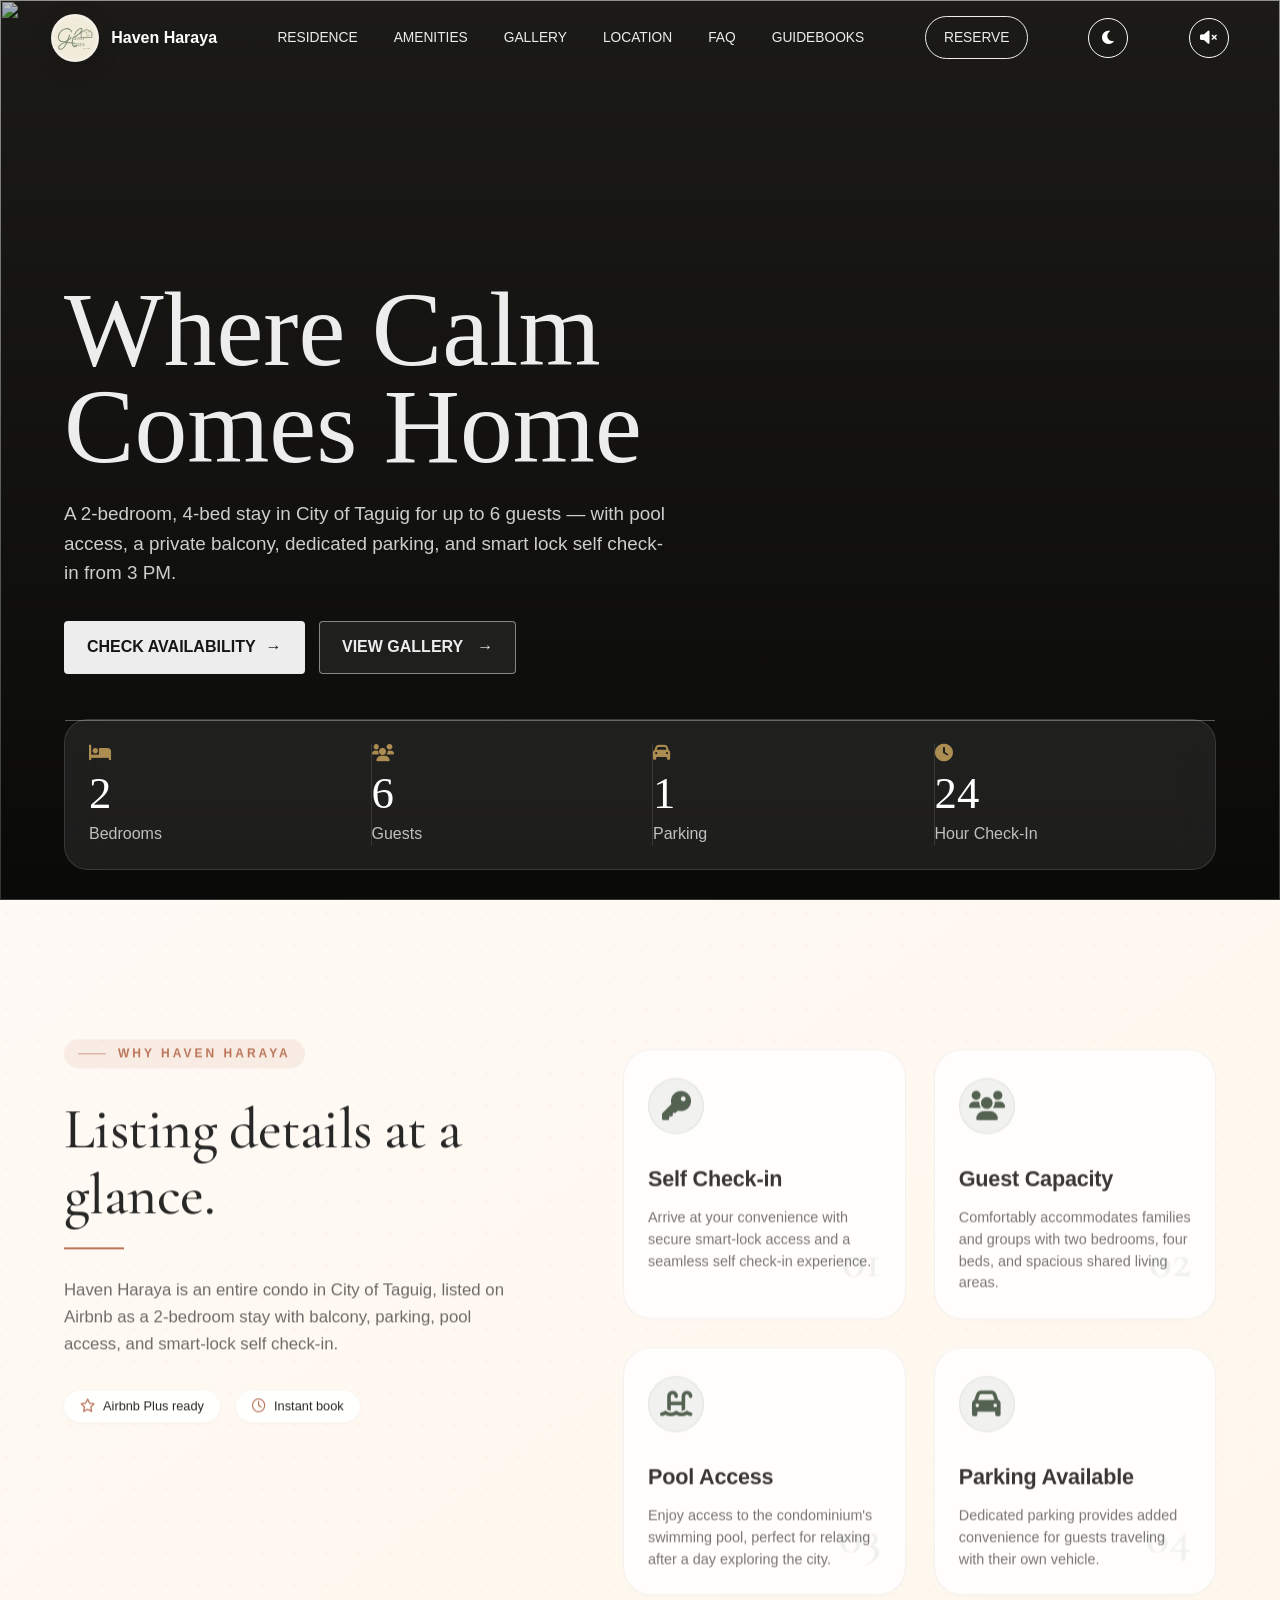
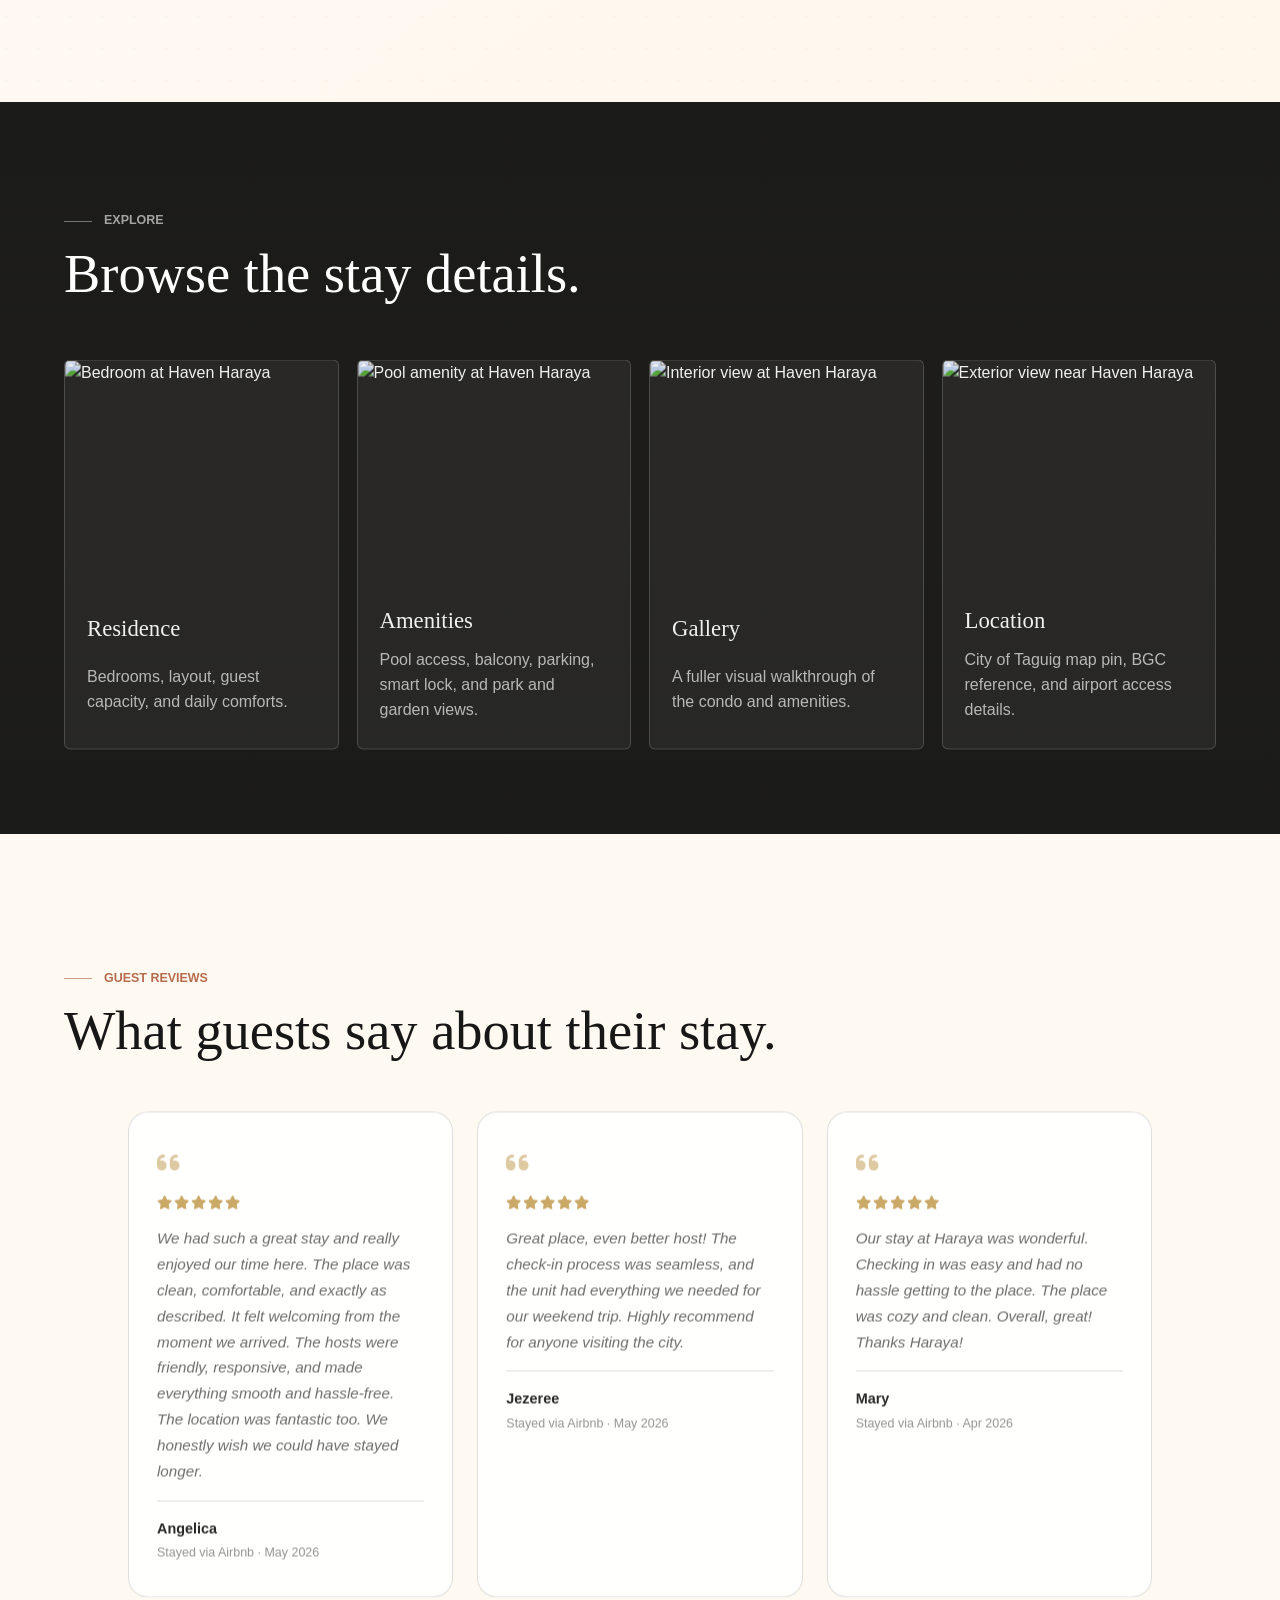
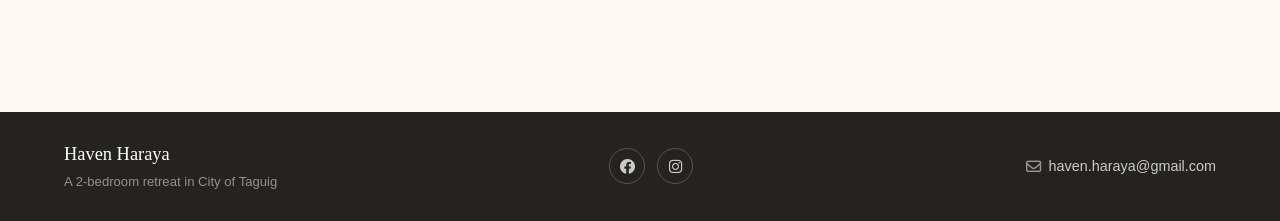
==== commit 8c7e33d1: "Update index.html" ====
--- a/index.html
+++ b/index.html
@@ -1,10 +1,10 @@
-<!doctype html>
-<html lang="en">
-  <head>
-    <meta charset="UTF-8" />
-    <meta name="viewport" content="width=device-width, initial-scale=1.0, viewport-fit=cover" />
-    <meta name="theme-color" content="#24231f" />
-    <script>(function(){var t=localStorage.getItem("haven-theme");var q=new URLSearchParams(location.search).get("theme");var p=window.matchMedia("(prefers-color-scheme: dark)").matches;document.documentElement.setAttribute("data-theme",q||t||(p?"dark":"light"))})();</script>
+<!doctype html>
+<html lang="en">
+  <head>
+    <meta charset="UTF-8" />
+    <meta name="viewport" content="width=device-width, initial-scale=1.0, viewport-fit=cover" />
+    <meta name="theme-color" content="#24231f" />
+    <script>(function(){var t=localStorage.getItem("haven-theme");var q=new URLSearchParams(location.search).get("theme");var p=window.matchMedia("(prefers-color-scheme: dark)").matches;document.documentElement.setAttribute("data-theme",q||t||(p?"dark":"light"))})();</script>
     <meta
       name="description"
       content="Haven Haraya is a peaceful 2-bedroom Airbnb condo in City of Taguig for up to 6 guests — with self check-in, pool access, balcony, parking, and quiet garden views near BGC."
@@ -18,332 +18,336 @@
     <meta name="twitter:title" content="Haven Haraya | 2-Bedroom Condo Stay in Taguig" />
     <meta name="twitter:description" content="A peaceful 2-bedroom Airbnb condo in City of Taguig for up to 6 guests. Self check-in, pool access, balcony, parking, and quiet garden views near BGC." />
     <meta name="twitter:image" content="https://a0.muscache.com/im/pictures/hosting/Hosting-1629801564228977399/original/e32e9834-8706-46f0-b016-dcb64230487a.jpeg" />
-    <title>Haven Haraya | 2-Bedroom Condo Stay in Taguig</title>
-    <link rel="icon" type="image/svg+xml" href="assets/favicon.svg" />
-    <link rel="canonical" href="https://havenharaya.com/" />
-    <link rel="preconnect" href="https://a0.muscache.com" />
-    <link rel="stylesheet" href="styles.css" />
-    <noscript><style>.page-loader { display: none !important; }</style></noscript>
-    <link rel="preconnect" href="https://fonts.googleapis.com" />
-    <link rel="preconnect" href="https://fonts.gstatic.com" crossorigin />
-    <link href="https://fonts.googleapis.com/css2?family=Inter:opsz,wght@14..32,300;14..32,400;14..32,500;14..32,600;14..32,700&family=Cormorant+Garamond:ital,wght@0,400;0,500;0,600;1,400&display=swap" rel="stylesheet" />
-    <link rel="stylesheet" href="https://cdnjs.cloudflare.com/ajax/libs/font-awesome/6.0.0-beta3/css/all.min.css" />
-    <script type="application/ld+json">
-    {
-      "@context": "https://schema.org",
-      "@type": "LodgingBusiness",
-      "name": "Haven Haraya",
-      "description": "An entire 2-bedroom condo in Taguig City with balcony, parking, pool access, and smart-lock self check-in.",
-      "url": "https://havenharaya.com/",
-      "image": "https://a0.muscache.com/im/pictures/hosting/Hosting-1629801564228977399/original/e32e9834-8706-46f0-b016-dcb64230487a.jpeg",
-      "telephone": "",
-      "priceRange": "₱11,800",
-      "address": {
-        "@type": "PostalAddress",
-        "streetAddress": "Alder Residences, Acacia Estates",
-        "addressLocality": "Taguig City",
-        "addressRegion": "Metro Manila",
-        "addressCountry": "PH"
-      },
-      "geo": {
-        "@type": "GeoCoordinates",
-        "latitude": "14.5176",
-        "longitude": "121.0509"
-      },
-      "numberOfRooms": "2",
-      "petsAllowed": "false",
-      "checkinTime": "14:00",
-      "checkoutTime": "11:00",
-      "amenityFeature": [
-        {"@type": "LocationFeatureSpecification", "name": "Swimming pool", "value": true},
-        {"@type": "LocationFeatureSpecification", "name": "Free parking", "value": true},
-        {"@type": "LocationFeatureSpecification", "name": "Smart lock self check-in", "value": true},
-        {"@type": "LocationFeatureSpecification", "name": "Balcony", "value": true},
-        {"@type": "LocationFeatureSpecification", "name": "Air conditioning", "value": true},
-        {"@type": "LocationFeatureSpecification", "name": "WiFi", "value": true}
-      ]
-    }
-    </script>
-  </head>
-  <body>
-    <div class="page-loader" id="page-loader" aria-hidden="true">
-      <div class="page-loader-inner">
-        <img class="page-loader-logo" src="assets/haven-haraya-logo.svg" alt="" />
-        <div class="page-loader-text">Haven Haraya</div>
-        <div class="page-loader-tag">Loading your stay</div>
-        <div class="page-loader-bar" aria-hidden="true"><div class="page-loader-bar-fill"></div></div>
-      </div>
-    </div>
-    <div class="scroll-meter" aria-hidden="true"></div>
-
-    <a class="skip-link" href="#top">Skip to content</a>
-    <header class="site-header" data-header>
-      <a class="brand" href="index.html" aria-label="Haven Haraya home">
-        <img class="brand-logo" src="assets/haven-haraya-logo.svg" alt="" />
-        <span class="brand-text">
-          <span>Haven Haraya</span>
-        </span>
-      </a>
-      <nav class="nav-links" aria-label="Primary navigation">
-        <a href="residence.html">Residence</a>
-        <a href="amenities.html">Amenities</a>
-        <a href="gallery.html">Gallery</a>
-        <a href="location.html">Location</a>
-        <a href="faq.html">FAQ</a>
-        <a href="guidebooks.html">Guidebooks</a>
-      </nav>
-          <a class="nav-action magnetic" data-magnetic-strength="0.25" href="reserve.html">Reserve</a>
-      <button class="theme-toggle" id="theme-toggle" aria-label="Toggle dark mode" aria-pressed="false"><i class="fa-solid fa-moon" aria-hidden="true"></i></button>
-      <button class="audio-toggle" id="audio-toggle" aria-label="Toggle ambient audio"><i class="fa-solid fa-volume-xmark"></i></button>
-      <button class="menu-toggle" aria-label="Toggle navigation menu"><span></span><span></span><span></span></button>
-    </header>
-    <nav class="nav-overlay" aria-label="Mobile navigation">
-      <a href="residence.html">Residence</a>
-      <a href="amenities.html">Amenities</a>
-      <a href="gallery.html">Gallery</a>
-      <a href="location.html">Location</a>
-      <a href="faq.html">FAQ</a>
-      <a href="guidebooks.html">Guidebooks</a>
-      <a class="nav-action" href="reserve.html">Reserve</a>
-    </nav>
-
-    <main id="top">
-      <section class="hero bg-cover" style="background-image: url(https://a0.muscache.com/im/pictures/hosting/Hosting-1629801564228977399/original/e32e9834-8706-46f0-b016-dcb64230487a.jpeg)" aria-labelledby="hero-title">
-        <div class="hero-floats" aria-hidden="true">
-          <div class="float-shape float-shape-1"></div>
-          <div class="float-shape float-shape-2"></div>
-          <div class="float-shape float-shape-3"></div>
-          <div class="float-shape float-shape-4"></div>
-        </div>
-        <div class="hero-content reveal" data-motion-y="45">
-          <h1 id="hero-title" data-reveal-words>Where Calm Comes Home</h1>
+    <title>Haven Haraya | 2-Bedroom Condo Stay in Taguig</title>
+    <link rel="icon" type="image/svg+xml" href="assets/favicon.svg" />
+    <link rel="canonical" href="https://havenharaya.com/" />
+    <link rel="preconnect" href="https://a0.muscache.com" />
+    <link rel="stylesheet" href="styles.css" />
+    <noscript><style>.page-loader { display: none !important; }</style></noscript>
+    <link rel="preconnect" href="https://fonts.googleapis.com" />
+    <link rel="preconnect" href="https://fonts.gstatic.com" crossorigin />
+    <link href="https://fonts.googleapis.com/css2?family=Inter:opsz,wght@14..32,300;14..32,400;14..32,500;14..32,600;14..32,700&family=Cormorant+Garamond:ital,wght@0,400;0,500;0,600;1,400&display=swap" rel="stylesheet" />
+    <link rel="stylesheet" href="https://cdnjs.cloudflare.com/ajax/libs/font-awesome/6.0.0-beta3/css/all.min.css" />
+    <script type="application/ld+json">
+    {
+      "@context": "https://schema.org",
+      "@type": "LodgingBusiness",
+      "name": "Haven Haraya",
+       "description": "An entire 2-bedroom condo in Taguig City with balcony, parking, pool access, and smart lock self check-in.",
+      "url": "https://havenharaya.com/",
+      "image": "https://a0.muscache.com/im/pictures/hosting/Hosting-1629801564228977399/original/e32e9834-8706-46f0-b016-dcb64230487a.jpeg",
+      "telephone": "",
+      "priceRange": "₱11,800",
+      "address": {
+        "@type": "PostalAddress",
+        "streetAddress": "Alder Residences, Acacia Estates",
+        "addressLocality": "Taguig City",
+        "addressRegion": "Metro Manila",
+        "addressCountry": "PH"
+      },
+      "geo": {
+        "@type": "GeoCoordinates",
+        "latitude": "14.5176",
+        "longitude": "121.0509"
+      },
+      "numberOfRooms": "2",
+      "petsAllowed": "false",
+      "checkinTime": "14:00",
+      "checkoutTime": "11:00",
+      "amenityFeature": [
+        {"@type": "LocationFeatureSpecification", "name": "Swimming pool", "value": true},
+        {"@type": "LocationFeatureSpecification", "name": "Free parking", "value": true},
+        {"@type": "LocationFeatureSpecification", "name": "Smart lock self check-in", "value": true},
+        {"@type": "LocationFeatureSpecification", "name": "Balcony", "value": true},
+        {"@type": "LocationFeatureSpecification", "name": "Air conditioning", "value": true},
+        {"@type": "LocationFeatureSpecification", "name": "WiFi", "value": true}
+      ]
+    }
+    </script>
+  </head>
+  <body>
+    <div class="page-loader" id="page-loader" aria-hidden="true">
+      <div class="page-loader-inner">
+        <img class="page-loader-logo" src="assets/haven-haraya-logo.svg" alt="" />
+        <div class="page-loader-text">Haven Haraya</div>
+        <div class="page-loader-tag">Loading your stay</div>
+        <div class="page-loader-bar" aria-hidden="true"><div class="page-loader-bar-fill"></div></div>
+      </div>
+    </div>
+    <div class="scroll-meter" aria-hidden="true"></div>
+
+    <a class="skip-link" href="#top">Skip to content</a>
+    <header class="site-header" data-header>
+      <a class="brand" href="index.html" aria-label="Haven Haraya home">
+        <img class="brand-logo" src="assets/haven-haraya-logo.svg" alt="" />
+        <span class="brand-text">
+          <span>Haven Haraya</span>
+        </span>
+      </a>
+      <nav class="nav-links" aria-label="Primary navigation">
+        <a href="residence.html">Residence</a>
+        <a href="amenities.html">Amenities</a>
+        <a href="gallery.html">Gallery</a>
+        <a href="location.html">Location</a>
+        <a href="faq.html">FAQ</a>
+        <a href="guidebooks.html">Guidebooks</a>
+      </nav>
+          <a class="nav-action magnetic" data-magnetic-strength="0.25" href="reserve.html">Reserve</a>
+      <button class="theme-toggle" id="theme-toggle" aria-label="Toggle dark mode" aria-pressed="false"><i class="fa-solid fa-moon" aria-hidden="true"></i></button>
+      <button class="audio-toggle" id="audio-toggle" aria-label="Toggle ambient audio"><i class="fa-solid fa-volume-xmark"></i></button>
+      <button class="menu-toggle" aria-label="Toggle navigation menu"><span></span><span></span><span></span></button>
+    </header>
+    <nav class="nav-overlay" aria-label="Mobile navigation">
+      <a href="residence.html">Residence</a>
+      <a href="amenities.html">Amenities</a>
+      <a href="gallery.html">Gallery</a>
+      <a href="location.html">Location</a>
+      <a href="faq.html">FAQ</a>
+      <a href="guidebooks.html">Guidebooks</a>
+      <a class="nav-action" href="reserve.html">Reserve</a>
+    </nav>
+
+    <main id="top">
+      <section class="hero" aria-labelledby="hero-title">
+        <div class="hero-media">
+          <img src="https://a0.muscache.com/im/pictures/hosting/Hosting-1629801564228977399/original/e32e9834-8706-46f0-b016-dcb64230487a.jpeg" alt="" />
+        </div>
+        <div class="hero-shade"></div>
+        <div class="hero-floats" aria-hidden="true">
+          <div class="float-shape float-shape-1"></div>
+          <div class="float-shape float-shape-2"></div>
+          <div class="float-shape float-shape-3"></div>
+          <div class="float-shape float-shape-4"></div>
+        </div>
+        <div class="hero-content reveal" data-motion-y="45">
+          <h1 id="hero-title" data-reveal-words>Where Calm Comes Home</h1>
           <p class="hero-copy reveal-blur" data-reveal-letters>
             A 2-bedroom, 4-bed stay in City of Taguig for up to 6 guests —
-            with pool access, a private balcony, dedicated parking, and smart-lock
-            self check-in from 3 PM.
-          </p>
-          <div class="hero-actions">
-            <a class="button primary magnetic" data-magnetic-strength="0.3" href="reserve.html">Check Availability</a>
-            <a class="button ghost magnetic" data-magnetic-strength="0.3" href="gallery.html">
-              View Gallery
-            </a>
-          </div>
-        </div>
-        <section class="hero-stats luxury-stats reveal-stagger">
-
-          <article class="stat">
-            <i class="fa-solid fa-bed stat-icon" aria-hidden="true"></i>
-            <span data-count="2">0</span>
-            <small>Bedrooms</small>
-          </article>
-
-          <article class="stat">
-            <i class="fa-solid fa-users stat-icon" aria-hidden="true"></i>
-            <span data-count="6">0</span>
-            <small>Guests</small>
-          </article>
-
-          <article class="stat">
-            <i class="fa-solid fa-car stat-icon" aria-hidden="true"></i>
-            <span data-count="1">0</span>
-            <small>Parking</small>
-          </article>
-
-          <article class="stat">
-            <i class="fa-solid fa-clock stat-icon" aria-hidden="true"></i>
-            <span data-count="24">0</span>
-            <small>Hour Check-In</small>
-          </article>
-
-        </section>
-      </section>
-
-      <section class="intro band" id="residence" data-depth="0.3">
-        <div class="intro-grid" data-motion-y="20">
-          <div class="intro-copy reveal-slide-left">
-            <div class="section-kicker">Why Haven Haraya</div>
-            <h2 data-reveal-words>Listing details at a glance.</h2>
-            <span class="heading-line"></span>
-            <p class="reveal-blur">
-              Haven Haraya is an entire condo in City of Taguig, listed on
-              Airbnb as a 2‑bedroom stay with balcony, parking, pool access,
-              and smart‑lock self check‑in.
-            </p>
-            <div class="intro-accent">
-              <span class="badge"><i class="fa-regular fa-star"></i> Airbnb Plus ready</span>
-              <span class="badge"><i class="fa-regular fa-clock"></i> Instant book</span>
-            </div>
-          </div>
-
-          <div class="listing-grid reveal-stagger-up" data-motion-y="25">
-            <article class="detail-card">
-              <div class="detail-icon">
-                <i class="fa-solid fa-key"></i>
-              </div>
-              <h3>Self Check‑in</h3>
-              <p>
-                Arrive at your convenience with secure smart‑lock access and a seamless
-                self check‑in experience.
-              </p>
-              <span class="detail-number">01</span>
-            </article>
-
-            <article class="detail-card">
-              <div class="detail-icon">
-                <i class="fa-solid fa-users"></i>
-              </div>
-              <h3>Guest Capacity</h3>
-              <p>
-                Comfortably accommodates families and groups with two bedrooms,
-                four beds, and spacious shared living areas.
-              </p>
-              <span class="detail-number">02</span>
-            </article>
-
-            <article class="detail-card">
-              <div class="detail-icon">
-                <i class="fa-solid fa-water-ladder"></i>
-              </div>
-              <h3>Pool Access</h3>
-              <p>
-                Enjoy access to the condominium's swimming pool, perfect for relaxing
-                after a day exploring the city.
-              </p>
-              <span class="detail-number">03</span>
-            </article>
-
-            <article class="detail-card">
-              <div class="detail-icon">
-                <i class="fa-solid fa-car"></i>
-              </div>
-              <h3>Parking Available</h3>
-              <p>
-                Dedicated parking provides added convenience for guests traveling
-                with their own vehicle.
-              </p>
-              <span class="detail-number">04</span>
-            </article>
-          </div>
-        </div>
-      </section>
-
-      <section class="page-links band dark bg-cover" style="background-image: url(https://a0.muscache.com/im/pictures/hosting/Hosting-1629801564228977399/original/c15df783-166b-4ce2-bad6-86b29ece0cc2.jpeg); background-position: center 40%" aria-labelledby="explore-title">
-        <div class="section-heading reveal">
-          <p class="eyebrow">Explore</p>
-          <h2 id="explore-title" data-reveal-words>Browse the stay details.</h2>
-        </div>
-        <div class="page-card-grid reveal-stagger-up" data-motion-y="45">
-          <a class="page-card hover-zoom glow-border card-lift" href="residence.html">
-            <img src="https://a0.muscache.com/im/pictures/hosting/Hosting-1629801564228977399/original/b7a2b92a-4fa9-4743-ba42-72ff5f5c6a8b.jpeg" alt="Bedroom at Haven Haraya" loading="lazy" />
-            <span class="hover-caption">View Residence →</span>
-            <span>Residence</span>
-            <p>Bedrooms, layout, guest capacity, and daily comforts.</p>
-          </a>
-          <a class="page-card hover-zoom glow-border card-lift" href="amenities.html">
-            <img src="https://a0.muscache.com/im/pictures/hosting/Hosting-1629801564228977399/original/c15df783-166b-4ce2-bad6-86b29ece0cc2.jpeg" alt="Pool amenity at Haven Haraya" loading="lazy" />
-            <span class="hover-caption">View Amenities →</span>
-            <span>Amenities</span>
-            <p>Pool access, balcony, parking, smart lock, and park and garden views.</p>
-          </a>
-          <a class="page-card hover-zoom glow-border card-lift" href="gallery.html">
-            <img src="https://a0.muscache.com/im/pictures/hosting/Hosting-1629801564228977399/original/51b7fe78-3d44-451a-b61f-c1f74ddd5ab9.jpeg" alt="Interior view at Haven Haraya" loading="lazy" />
-            <span class="hover-caption">View Gallery →</span>
-            <span>Gallery</span>
-            <p>A fuller visual walkthrough of the condo and amenities.</p>
-          </a>
-          <a class="page-card hover-zoom glow-border card-lift" href="location.html">
-            <img src="https://a0.muscache.com/im/pictures/hosting/Hosting-1629801564228977399/original/6a4cafc5-9f21-4193-8eb2-7086d7bcf36c.jpeg" alt="Exterior view near Haven Haraya" loading="lazy" />
-            <span class="hover-caption">View Location →</span>
-            <span>Location</span>
-            <p>City of Taguig map pin, BGC reference, and airport access details.</p>
-          </a>
-        </div>
-      </section>
-      <section class="band" aria-labelledby="testimonials-title" data-depth="-0.2">
-        <div class="section-heading reveal">
-          <p class="eyebrow">Guest reviews</p>
-          <h2 id="testimonials-title" data-reveal-words>What guests say about their stay.</h2>
-        </div>
-        <div class="testimonials-grid reveal-stagger-up" data-motion-y="25">
-          <article class="testimonial-card card-lift">
-            <div class="quote-icon"><i class="fa-solid fa-quote-left"></i></div>
-            <div class="testimonial-stars" aria-label="5 out of 5 stars">
-              <i class="fa-solid fa-star"></i><i class="fa-solid fa-star"></i><i class="fa-solid fa-star"></i><i class="fa-solid fa-star"></i><i class="fa-solid fa-star"></i>
-            </div>
-            <blockquote>We had such a great stay and really enjoyed our time here. The place was clean, comfortable, and exactly as described. It felt welcoming from the moment we arrived. The hosts were friendly, responsive, and made everything smooth and hassle-free. The location was fantastic too. We honestly wish we could have stayed longer.</blockquote>
-            <div class="testimonial-author">
-              <div>
-                <strong>Angelica</strong>
-                <span>Stayed via Airbnb · May 2026</span>
-              </div>
-            </div>
-          </article>
-          <article class="testimonial-card card-lift">
-            <div class="quote-icon"><i class="fa-solid fa-quote-left"></i></div>
-            <div class="testimonial-stars" aria-label="5 out of 5 stars">
-              <i class="fa-solid fa-star"></i><i class="fa-solid fa-star"></i><i class="fa-solid fa-star"></i><i class="fa-solid fa-star"></i><i class="fa-solid fa-star"></i>
-            </div>
-            <blockquote>Great place, even better host! The check-in process was seamless, and the unit had everything we needed for our weekend trip. Highly recommend for anyone visiting the city.</blockquote>
-            <div class="testimonial-author">
-              <div>
-                <strong>Jezeree</strong>
-                <span>Stayed via Airbnb · May 2026</span>
-              </div>
-            </div>
-          </article>
-          <article class="testimonial-card card-lift">
-            <div class="quote-icon"><i class="fa-solid fa-quote-left"></i></div>
-            <div class="testimonial-stars" aria-label="5 out of 5 stars">
-              <i class="fa-solid fa-star"></i><i class="fa-solid fa-star"></i><i class="fa-solid fa-star"></i><i class="fa-solid fa-star"></i><i class="fa-solid fa-star"></i>
-            </div>
-            <blockquote>Our stay at Haraya was wonderful. Checking in was easy and had no hassle getting to the place. The place was cozy and clean. Overall, great! Thanks Haraya!</blockquote>
-            <div class="testimonial-author">
-              <div>
-                <strong>Mary</strong>
-                <span>Stayed via Airbnb · Apr 2026</span>
-              </div>
-            </div>
-          </article>
-        </div>
-      </section>
-    </main>
-
-    <footer class="site-footer">
-      <div class="footer-brand">
-        <span class="footer-name">Haven Haraya</span>
-        <span class="footer-tagline">A 2-bedroom retreat in City of Taguig</span>
-      </div>
-      <div class="social-links">
-        <a href="https://www.facebook.com/profile.php?id=61588551930572" target="_blank" rel="noopener noreferrer" aria-label="Facebook"><i class="fa-brands fa-facebook"></i></a>
-        <a href="https://www.instagram.com/haven.haraya/" target="_blank" rel="noopener noreferrer" aria-label="Instagram"><i class="fa-brands fa-instagram"></i></a>
-      </div>
-      <a href="mailto:haven.haraya@gmail.com" class="footer-email"><i class="fa-regular fa-envelope"></i> haven.haraya@gmail.com</a>
-    </footer>
-
-    <audio loop playsinline id="ambient-audio">
-      <source src="assets/Pufino - Naturally (freetouse.com).mp3" type="audio/mpeg">
-    </audio>
-
-    <div class="scroll-progress-ring" aria-hidden="true">
-      <svg viewBox="0 0 100 100">
-        <circle class="ring-bg" cx="50" cy="50" r="42" />
-        <circle class="ring-fill" cx="50" cy="50" r="42" />
-      </svg>
-      <span class="ring-text">0%</span>
-    </div>
-        <aside class="sticky-cta" id="sticky-cta" aria-label="Reservation shortcut">
-      <div class="sticky-cta-inner">
-        <div class="sticky-cta-label">
-          <span class="sticky-cta-eyebrow">From</span>
-          <span class="sticky-cta-price">AED 698<small>2 nights min</small></span>
-        </div>
-        <a class="sticky-cta-button magnetic" href="reserve.html" data-cta="sticky">
-          Reserve
-          <i class="fa-solid fa-arrow-right" aria-hidden="true"></i>
-        </a>
-      </div>
+            with pool access, a private balcony, dedicated parking, and smart
+            lock self check-in from 3 PM.
+          </p>
+          <div class="hero-actions">
+            <a class="button primary magnetic" data-magnetic-strength="0.3" href="reserve.html">Check Availability</a>
+            <a class="button ghost magnetic" data-magnetic-strength="0.3" href="gallery.html">
+              View Gallery
+            </a>
+          </div>
+        </div>
+        <section class="hero-stats luxury-stats reveal-stagger">
+
+          <article class="stat">
+            <i class="fa-solid fa-bed stat-icon" aria-hidden="true"></i>
+            <span data-count="2">2</span>
+            <small>Bedrooms</small>
+          </article>
+
+          <article class="stat">
+            <i class="fa-solid fa-users stat-icon" aria-hidden="true"></i>
+            <span data-count="6">6</span>
+            <small>Guests</small>
+          </article>
+
+          <article class="stat">
+            <i class="fa-solid fa-car stat-icon" aria-hidden="true"></i>
+            <span data-count="1">1</span>
+            <small>Parking</small>
+          </article>
+
+          <article class="stat">
+            <i class="fa-solid fa-clock stat-icon" aria-hidden="true"></i>
+            <span data-count="24">24</span>
+            <small>Hour Check-In</small>
+          </article>
+
+        </section>
+      </section>
+
+      <section class="intro band" id="residence" data-depth="0.3">
+        <div class="intro-grid" data-motion-y="20">
+          <div class="intro-copy reveal-slide-left">
+            <div class="section-kicker">Why Haven Haraya</div>
+            <h2 data-reveal-words>Listing details at a glance.</h2>
+            <span class="heading-line"></span>
+            <p class="reveal-blur">
+              Haven Haraya is an entire condo in City of Taguig, listed on
+              Airbnb as a 2‑bedroom stay with balcony, parking, pool access,
+              and smart‑lock self check‑in.
+            </p>
+            <div class="intro-accent">
+              <span class="badge"><i class="fa-regular fa-star"></i> Airbnb Plus ready</span>
+              <span class="badge"><i class="fa-regular fa-clock"></i> Instant book</span>
+            </div>
+          </div>
+
+          <div class="listing-grid reveal-stagger-up" data-motion-y="25">
+            <article class="detail-card">
+              <div class="detail-icon">
+                <i class="fa-solid fa-key"></i>
+              </div>
+              <h3>Self Check‑in</h3>
+              <p>
+                Arrive at your convenience with secure smart‑lock access and a seamless
+                self check‑in experience.
+              </p>
+              <span class="detail-number">01</span>
+            </article>
+
+            <article class="detail-card">
+              <div class="detail-icon">
+                <i class="fa-solid fa-users"></i>
+              </div>
+              <h3>Guest Capacity</h3>
+              <p>
+                Comfortably accommodates families and groups with two bedrooms,
+                four beds, and spacious shared living areas.
+              </p>
+              <span class="detail-number">02</span>
+            </article>
+
+            <article class="detail-card">
+              <div class="detail-icon">
+                <i class="fa-solid fa-water-ladder"></i>
+              </div>
+              <h3>Pool Access</h3>
+              <p>
+                Enjoy access to the condominium's swimming pool, perfect for relaxing
+                after a day exploring the city.
+              </p>
+              <span class="detail-number">03</span>
+            </article>
+
+            <article class="detail-card">
+              <div class="detail-icon">
+                <i class="fa-solid fa-car"></i>
+              </div>
+              <h3>Parking Available</h3>
+              <p>
+                Dedicated parking provides added convenience for guests traveling
+                with their own vehicle.
+              </p>
+              <span class="detail-number">04</span>
+            </article>
+          </div>
+        </div>
+      </section>
+
+      <section class="page-links band dark bg-cover" style="background-image: url(https://a0.muscache.com/im/pictures/hosting/Hosting-1629801564228977399/original/c15df783-166b-4ce2-bad6-86b29ece0cc2.jpeg); background-position: center 40%" aria-labelledby="explore-title">
+        <div class="section-heading reveal">
+          <p class="eyebrow">Explore</p>
+          <h2 id="explore-title" data-reveal-words>Browse the stay details.</h2>
+        </div>
+        <div class="page-card-grid reveal-stagger-up" data-motion-y="45">
+          <a class="page-card hover-zoom glow-border card-lift" href="residence.html">
+            <img src="https://a0.muscache.com/im/pictures/hosting/Hosting-1629801564228977399/original/b7a2b92a-4fa9-4743-ba42-72ff5f5c6a8b.jpeg" alt="Bedroom at Haven Haraya" loading="lazy" />
+            <span class="hover-caption">View Residence →</span>
+            <span>Residence</span>
+            <p>Bedrooms, layout, guest capacity, and daily comforts.</p>
+          </a>
+          <a class="page-card hover-zoom glow-border card-lift" href="amenities.html">
+            <img src="https://a0.muscache.com/im/pictures/hosting/Hosting-1629801564228977399/original/c15df783-166b-4ce2-bad6-86b29ece0cc2.jpeg" alt="Pool amenity at Haven Haraya" loading="lazy" />
+            <span class="hover-caption">View Amenities →</span>
+            <span>Amenities</span>
+            <p>Pool access, balcony, parking, smart lock, and park and garden views.</p>
+          </a>
+          <a class="page-card hover-zoom glow-border card-lift" href="gallery.html">
+            <img src="https://a0.muscache.com/im/pictures/hosting/Hosting-1629801564228977399/original/51b7fe78-3d44-451a-b61f-c1f74ddd5ab9.jpeg" alt="Interior view at Haven Haraya" loading="lazy" />
+            <span class="hover-caption">View Gallery →</span>
+            <span>Gallery</span>
+            <p>A fuller visual walkthrough of the condo and amenities.</p>
+          </a>
+          <a class="page-card hover-zoom glow-border card-lift" href="location.html">
+            <img src="https://a0.muscache.com/im/pictures/hosting/Hosting-1629801564228977399/original/6a4cafc5-9f21-4193-8eb2-7086d7bcf36c.jpeg" alt="Exterior view near Haven Haraya" loading="lazy" />
+            <span class="hover-caption">View Location →</span>
+            <span>Location</span>
+            <p>City of Taguig map pin, BGC reference, and airport access details.</p>
+          </a>
+        </div>
+      </section>
+      <section class="band" aria-labelledby="testimonials-title" data-depth="-0.2">
+        <div class="section-heading reveal">
+          <p class="eyebrow">Guest reviews</p>
+          <h2 id="testimonials-title" data-reveal-words>What guests say about their stay.</h2>
+        </div>
+        <div class="testimonials-grid reveal-stagger-up" data-motion-y="25">
+          <article class="testimonial-card card-lift">
+            <div class="quote-icon"><i class="fa-solid fa-quote-left"></i></div>
+            <div class="testimonial-stars" aria-label="5 out of 5 stars">
+              <i class="fa-solid fa-star"></i><i class="fa-solid fa-star"></i><i class="fa-solid fa-star"></i><i class="fa-solid fa-star"></i><i class="fa-solid fa-star"></i>
+            </div>
+            <blockquote>We had such a great stay and really enjoyed our time here. The place was clean, comfortable, and exactly as described. It felt welcoming from the moment we arrived. The hosts were friendly, responsive, and made everything smooth and hassle-free. The location was fantastic too. We honestly wish we could have stayed longer.</blockquote>
+            <div class="testimonial-author">
+              <div>
+                <strong>Angelica</strong>
+                <span>Stayed via Airbnb · May 2026</span>
+              </div>
+            </div>
+          </article>
+          <article class="testimonial-card card-lift">
+            <div class="quote-icon"><i class="fa-solid fa-quote-left"></i></div>
+            <div class="testimonial-stars" aria-label="5 out of 5 stars">
+              <i class="fa-solid fa-star"></i><i class="fa-solid fa-star"></i><i class="fa-solid fa-star"></i><i class="fa-solid fa-star"></i><i class="fa-solid fa-star"></i>
+            </div>
+            <blockquote>Great place, even better host! The check-in process was seamless, and the unit had everything we needed for our weekend trip. Highly recommend for anyone visiting the city.</blockquote>
+            <div class="testimonial-author">
+              <div>
+                <strong>Jezeree</strong>
+                <span>Stayed via Airbnb · May 2026</span>
+              </div>
+            </div>
+          </article>
+          <article class="testimonial-card card-lift">
+            <div class="quote-icon"><i class="fa-solid fa-quote-left"></i></div>
+            <div class="testimonial-stars" aria-label="5 out of 5 stars">
+              <i class="fa-solid fa-star"></i><i class="fa-solid fa-star"></i><i class="fa-solid fa-star"></i><i class="fa-solid fa-star"></i><i class="fa-solid fa-star"></i>
+            </div>
+            <blockquote>Our stay at Haraya was wonderful. Checking in was easy and had no hassle getting to the place. The place was cozy and clean. Overall, great! Thanks Haraya!</blockquote>
+            <div class="testimonial-author">
+              <div>
+                <strong>Mary</strong>
+                <span>Stayed via Airbnb · Apr 2026</span>
+              </div>
+            </div>
+          </article>
+        </div>
+      </section>
+    </main>
+
+    <footer class="site-footer">
+      <div class="footer-brand">
+        <span class="footer-name">Haven Haraya</span>
+        <span class="footer-tagline">A 2-bedroom retreat in City of Taguig</span>
+      </div>
+      <div class="social-links">
+        <a href="https://www.facebook.com/profile.php?id=61588551930572" target="_blank" rel="noopener noreferrer" aria-label="Facebook"><i class="fa-brands fa-facebook"></i></a>
+        <a href="https://www.instagram.com/haven.haraya/" target="_blank" rel="noopener noreferrer" aria-label="Instagram"><i class="fa-brands fa-instagram"></i></a>
+      </div>
+      <a href="mailto:haven.haraya@gmail.com" class="footer-email"><i class="fa-regular fa-envelope"></i> haven.haraya@gmail.com</a>
+    </footer>
+
+    <audio loop playsinline id="ambient-audio">
+      <source src="assets/Pufino - Naturally (freetouse.com).mp3" type="audio/mpeg">
+    </audio>
+
+    <div class="scroll-progress-ring" aria-hidden="true">
+      <svg viewBox="0 0 100 100">
+        <circle class="ring-bg" cx="50" cy="50" r="42" />
+        <circle class="ring-fill" cx="50" cy="50" r="42" />
+      </svg>
+      <span class="ring-text">0%</span>
+    </div>
+        <aside class="sticky-cta" id="sticky-cta" aria-label="Reservation shortcut">
+      <div class="sticky-cta-inner">
+        <div class="sticky-cta-label">
+          <span class="sticky-cta-eyebrow">From</span>
+          <span class="sticky-cta-price">AED 698<small>2 nights min</small></span>
+        </div>
+        <a class="sticky-cta-button magnetic" href="reserve.html" data-cta="sticky">
+          Reserve
+          <i class="fa-solid fa-arrow-right" aria-hidden="true"></i>
+        </a>
+      </div>
     </aside>
-    <button class="back-to-top" aria-label="Back to top"><i class="fa-solid fa-arrow-up"></i></button>
-    <script src="script.js"></script>
-  </body>
-</html>
+    <button class="back-to-top" aria-label="Back to top"><i class="fa-solid fa-arrow-up"></i></button>
+    <script src="script.js"></script>
+  </body>
+</html>
--- a/styles.css
+++ b/styles.css
@@ -1,4 +1,4 @@
-﻿:root {
+:root {
   --ink: #171717;
   --ink-soft: rgba(23, 23, 23, 0.68);
   --ink-mute: rgba(23, 23, 23, 0.5);
@@ -41,7 +41,7 @@
 
 * {
   box-sizing: border-box;
-}
+}
 
 html {
   scroll-behavior: smooth;
@@ -1694,6 +1694,12 @@
     align-items: stretch;
   }
 
+  .hero.bg-cover,
+  .subhero.bg-cover,
+  .band.bg-cover {
+    background-attachment: scroll;
+  }
+
   .hero-content {
     padding: calc(env(safe-area-inset-top, 0px) + 120px) clamp(20px, 5vw, 72px) 24px;
     flex: 1 1 auto;
@@ -1839,7 +1845,7 @@
 
   .gallery-grid-item img {
     height: 220px;
-  }
+  }
 
   .lightbox-nav {
     width: 48px;
@@ -2197,10 +2203,16 @@
   h1 {
     font-size: 1.7rem;
     line-height: 1;
+    width: 100%;
+    max-width: 100vw;
+    overflow: hidden;
   }
 
   h2 {
     font-size: 1.2rem;
+    width: 100%;
+    max-width: 100vw;
+    overflow: hidden;
   }
 
   .subhero h1 {
@@ -2212,7 +2224,12 @@
   }
 
   .section-heading h2 {
-    font-size: 1.85rem;
+    font-size: 1.1rem;
+    line-height: 1.25;
+    overflow-wrap: break-word;
+    width: 100%;
+    max-width: 100vw;
+    overflow: hidden;
   }
 
   .tab-panel h3,
@@ -2346,6 +2363,9 @@
     transform: none !important;
     filter: none !important;
   }
+
+  .reveal-mask-up::before { display: none !important; }
+  .gallery-grid-item.loading img { opacity: 1 !important; }
 }
 
 .bg-cover::before {
@@ -2972,7 +2992,7 @@
   margin-top: 24px;
 }
 
-.gallery-grid-item.loading img { opacity: 0; }
+.gallery-grid-item.loading img { opacity: 1; }
 .gallery-grid-item.loaded img { opacity: 1; transition: opacity .3s ease; }
 
 /* ===== INLINE LINK ===== */
@@ -3247,19 +3267,25 @@
 
 /* ----- TEXT REVEAL: WORD-BY-WORD ----- */
 .reveal-words {
-  display: inline-block;
+  display: block;
+  max-width: 100%;
+  overflow-wrap: break-word;
 }
 .reveal-words .word {
   display: inline-block;
   overflow: hidden;
   vertical-align: top;
   max-width: 100%;
+  overflow-wrap: break-word;
 }
 .reveal-words .word > span {
   display: inline-block;
   transform: translateY(110%);
   transition: transform 700ms cubic-bezier(.2,.7,.2,1);
   transition-delay: var(--word-delay, 0ms);
+  overflow-wrap: break-word;
+  word-break: break-all;
+  max-width: 100%;
 }
 .reveal-words.visible .word > span {
   transform: translateY(0);
@@ -3955,4 +3981,3 @@
     transform: none;
   }
 }
-
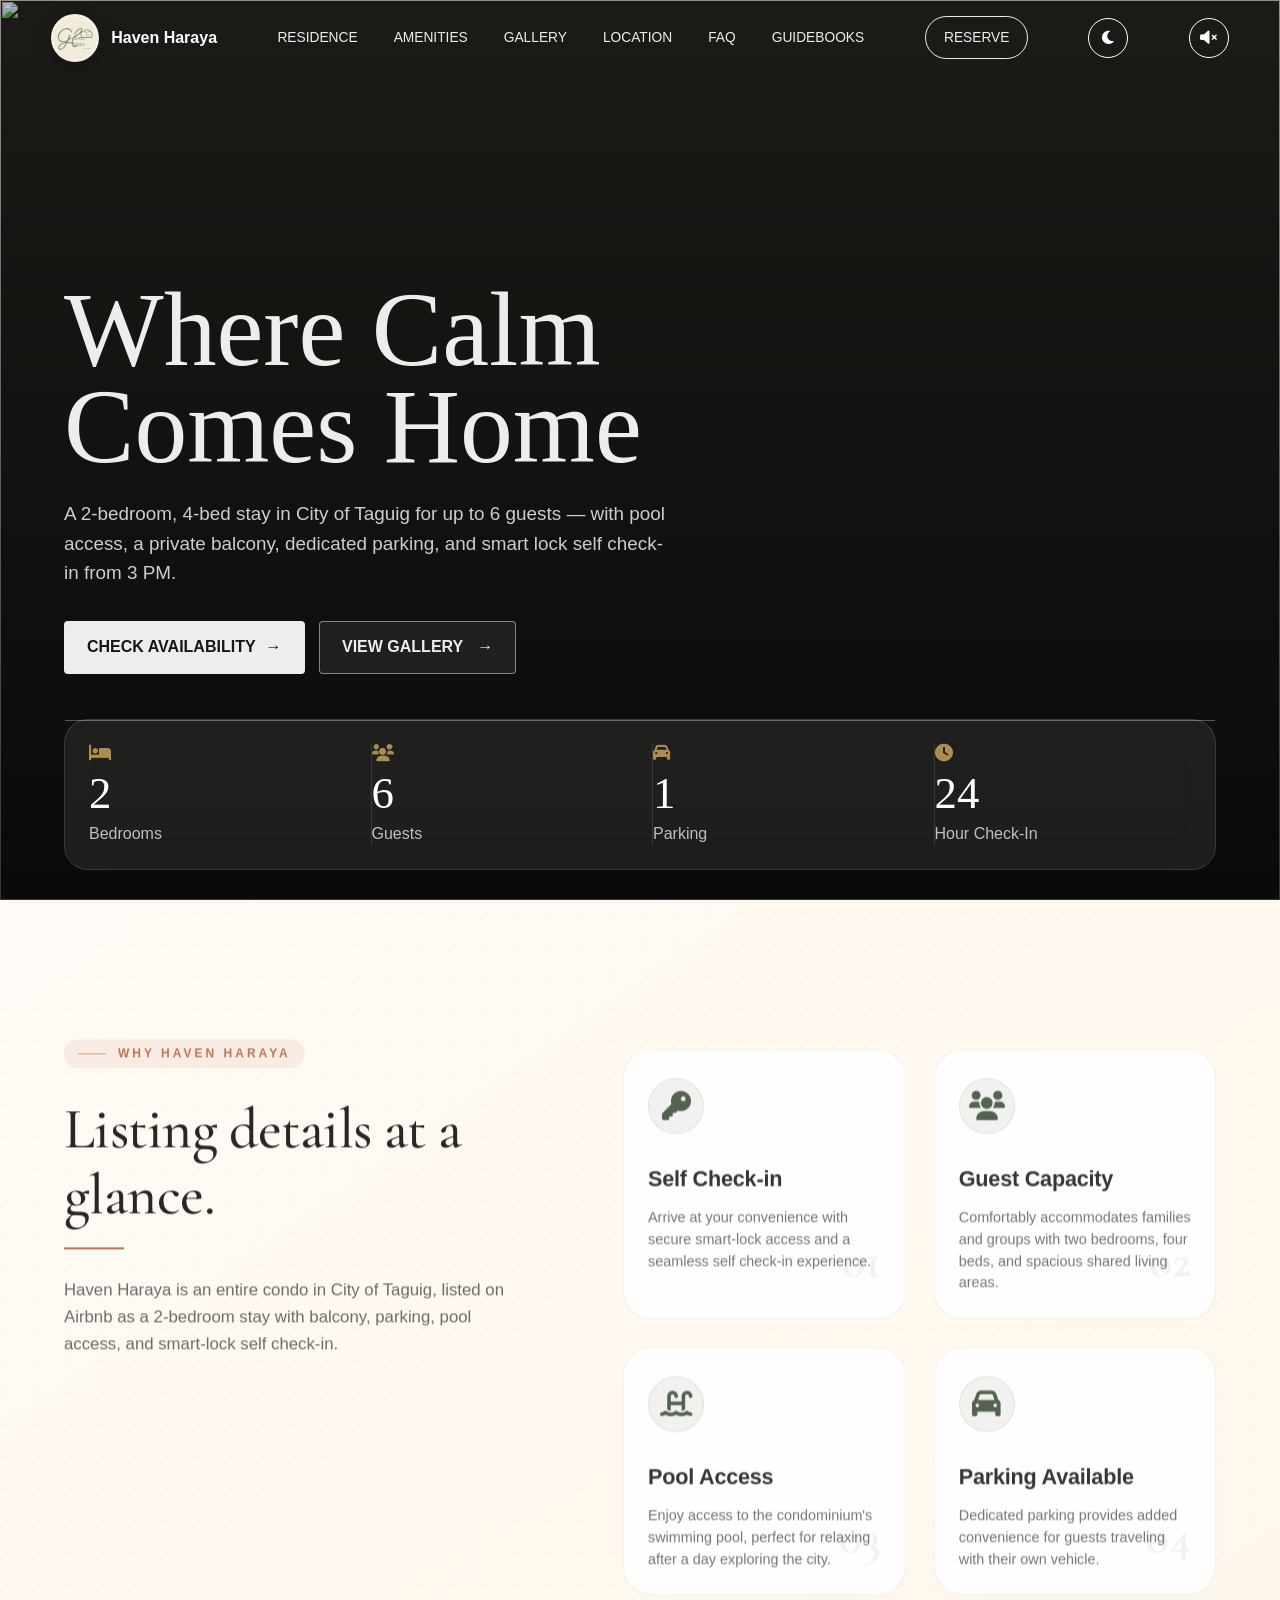
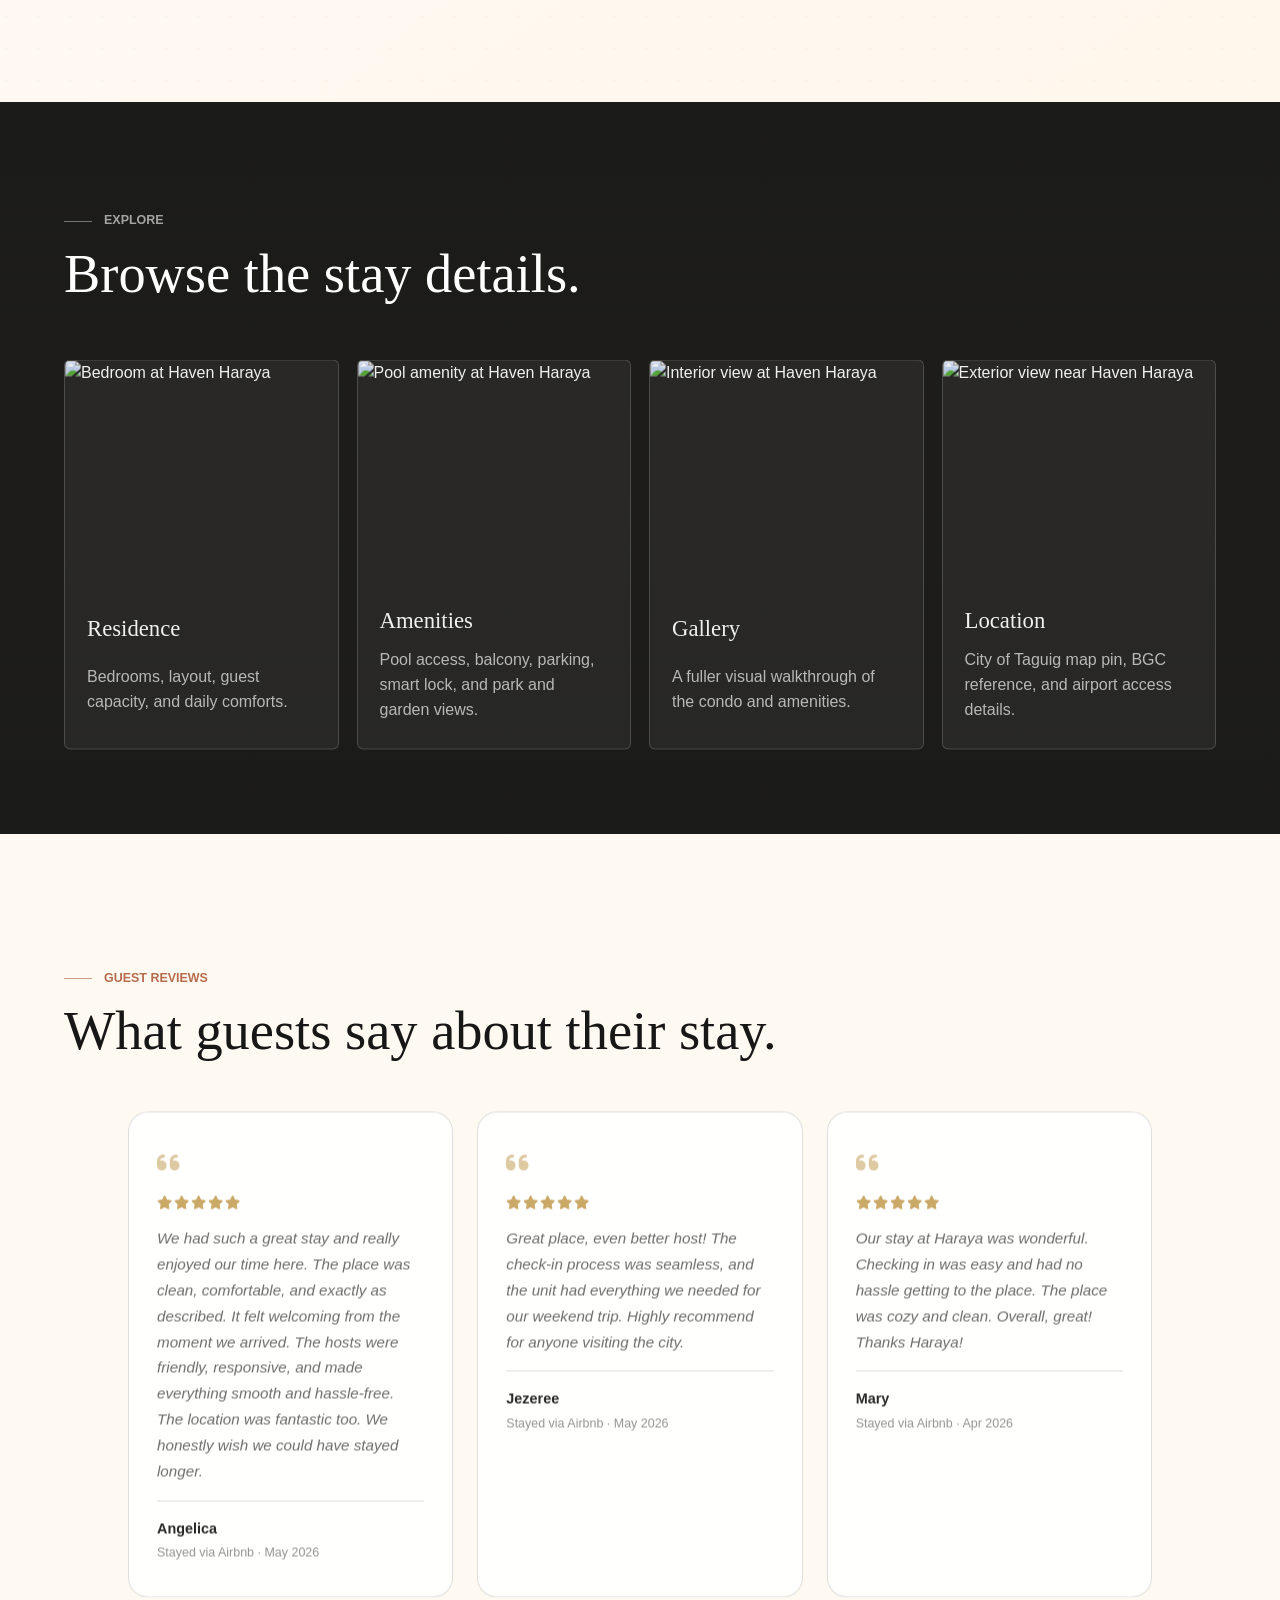
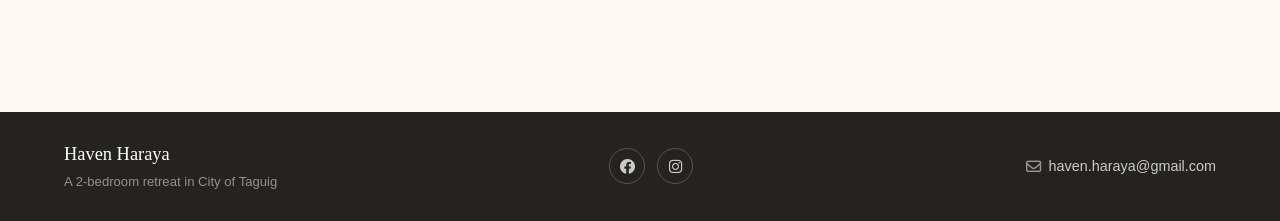
==== commit fd485a72: "Update index.html" ====
--- a/index.html
+++ b/index.html
@@ -173,10 +173,6 @@
               Airbnb as a 2‑bedroom stay with balcony, parking, pool access,
               and smart‑lock self check‑in.
             </p>
-            <div class="intro-accent">
-              <span class="badge"><i class="fa-regular fa-star"></i> Airbnb Plus ready</span>
-              <span class="badge"><i class="fa-regular fa-clock"></i> Instant book</span>
-            </div>
           </div>
 
           <div class="listing-grid reveal-stagger-up" data-motion-y="25">
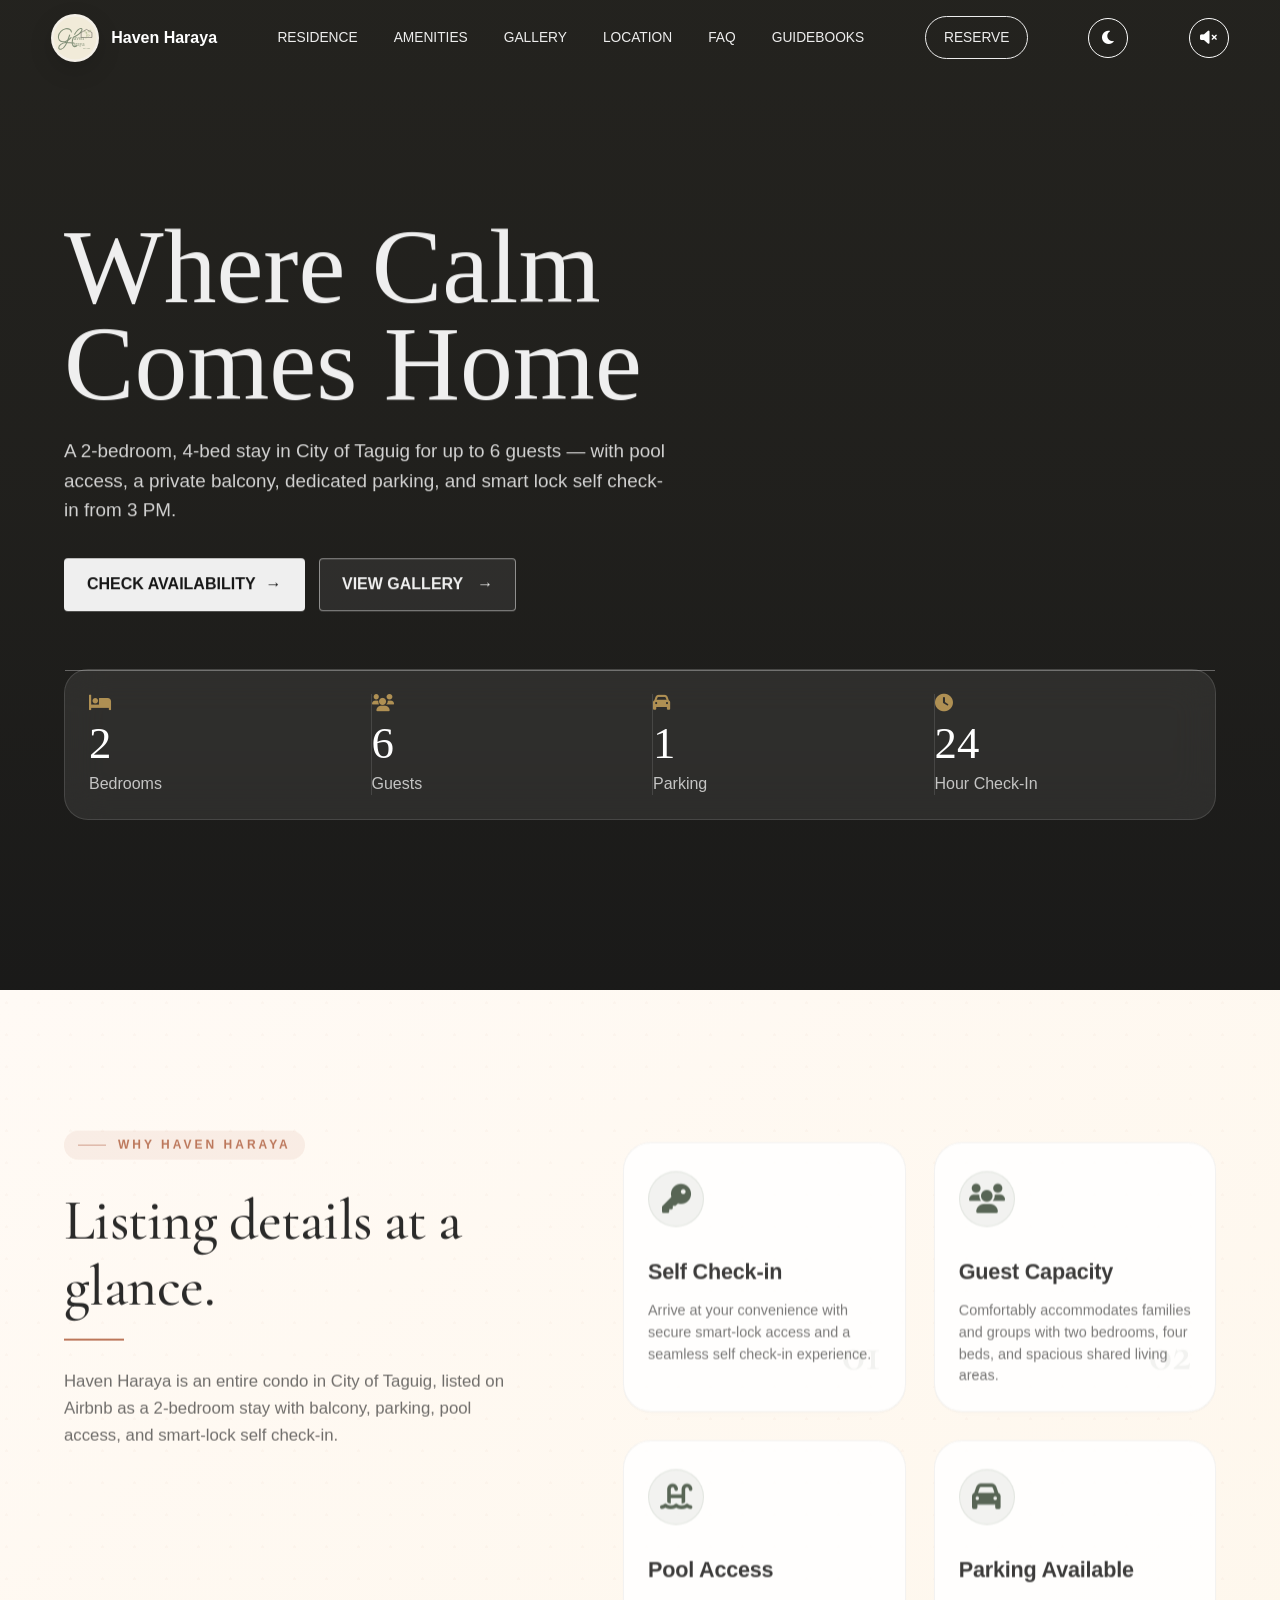
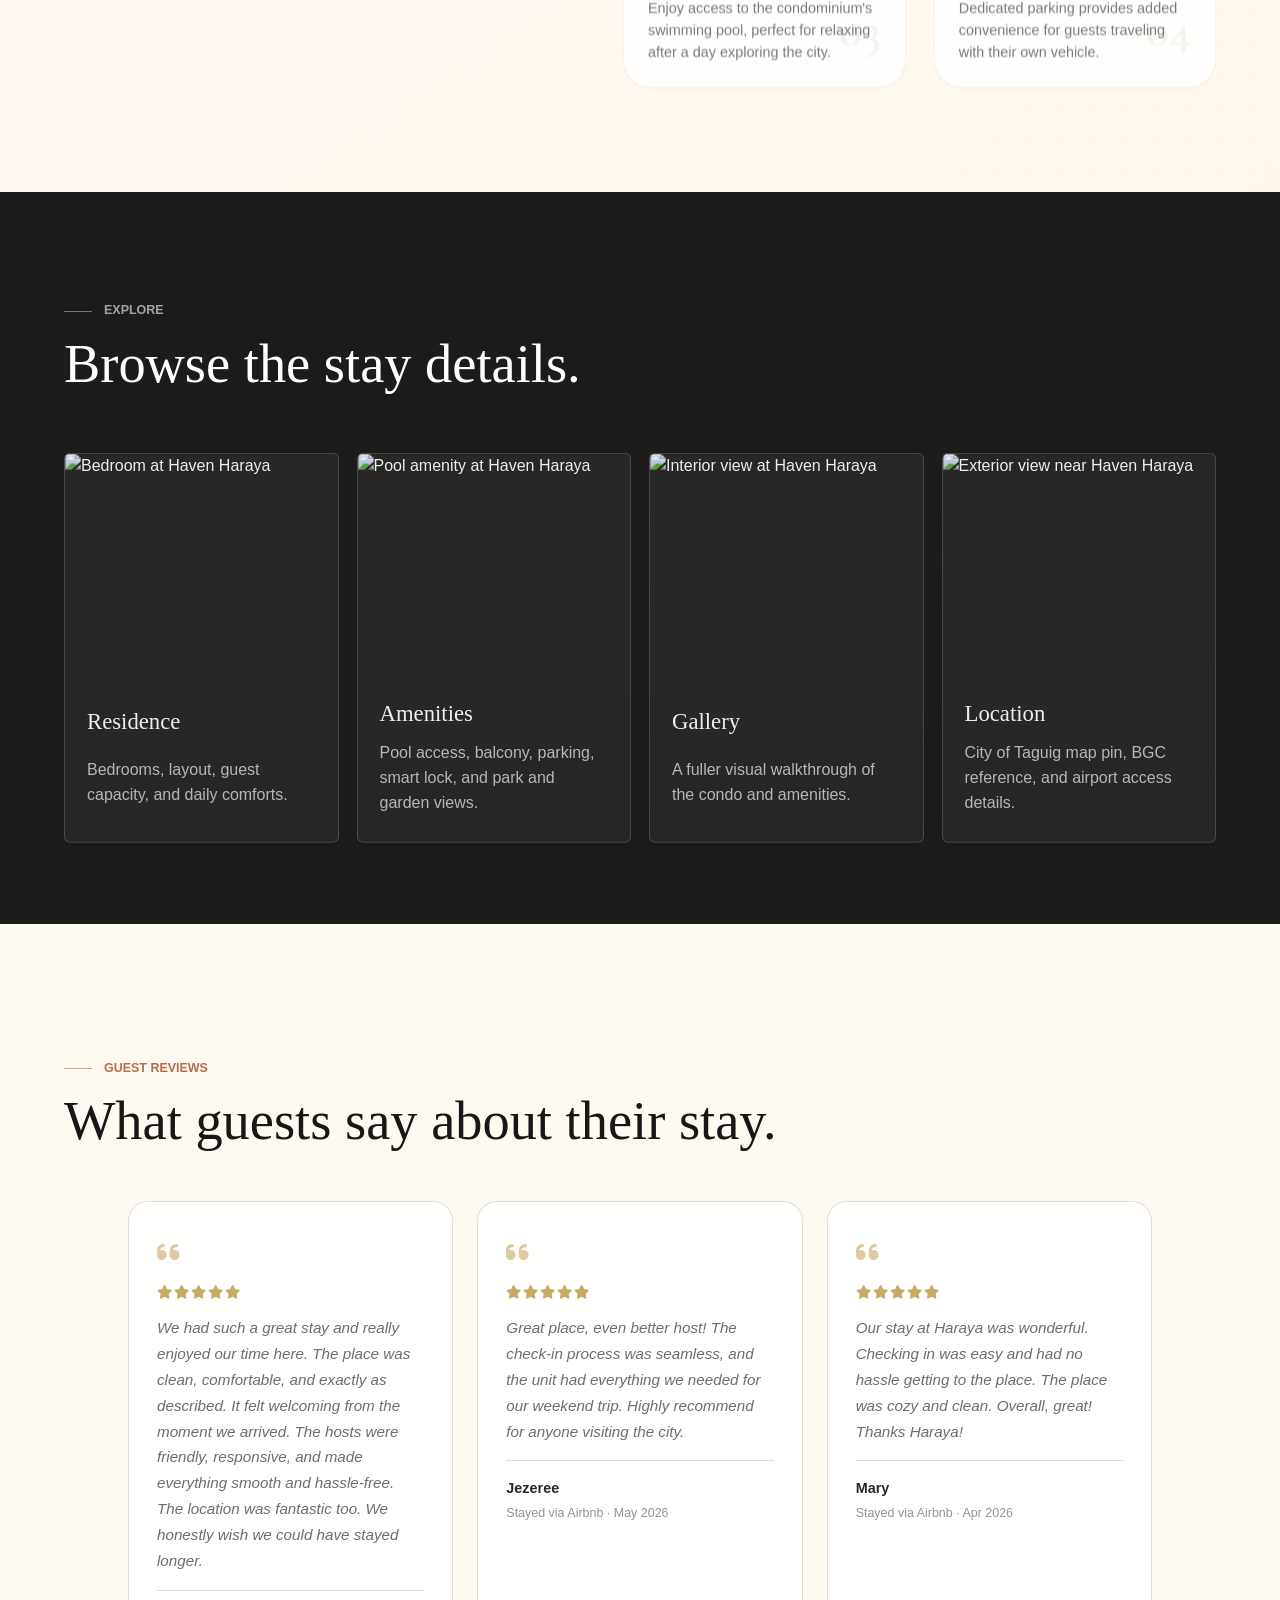
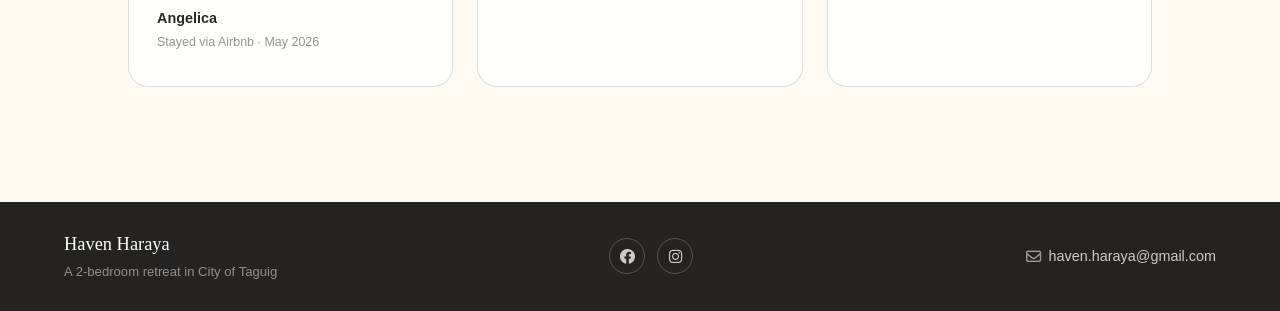
==== commit 434451f6: "Update index.html" ====
--- a/index.html
+++ b/index.html
@@ -108,11 +108,7 @@
     </nav>
 
     <main id="top">
-      <section class="hero" aria-labelledby="hero-title">
-        <div class="hero-media">
-          <img src="https://a0.muscache.com/im/pictures/hosting/Hosting-1629801564228977399/original/e32e9834-8706-46f0-b016-dcb64230487a.jpeg" alt="" />
-        </div>
-        <div class="hero-shade"></div>
+      <section class="hero bg-cover" style="background-image: url(https://a0.muscache.com/im/pictures/hosting/Hosting-1629801564228977399/original/e32e9834-8706-46f0-b016-dcb64230487a.jpeg); background-position: center" aria-labelledby="hero-title">
         <div class="hero-floats" aria-hidden="true">
           <div class="float-shape float-shape-1"></div>
           <div class="float-shape float-shape-2"></div>
--- a/styles.css
+++ b/styles.css
@@ -55,7 +55,11 @@
   color: var(--ink);
   font-family: "Segoe UI", Arial, sans-serif;
   line-height: 1.55;
-  overflow-x: hidden;
+  /* overflow-x: clip (not hidden) so background-attachment: fixed still works
+     on .bg-cover descendants — overflow: hidden on the body creates a new
+     block formatting context that Chrome uses as the "viewport" for fixed
+     backgrounds, silently disabling the parallax. */
+  overflow-x: clip;
   -webkit-tap-highlight-color: transparent;
   -webkit-font-smoothing: antialiased;
   -moz-osx-font-smoothing: grayscale;
@@ -514,13 +518,14 @@
   padding: clamp(72px, 10vw, 140px) clamp(20px, 5vw, 72px);
 }
 
-/* 3D Z-depth parallax: needs its own perspective since body perspective
-   was removed to fix position: fixed breakage in Chrome 131+ */
-main {
+/* 3D Z-depth parallax: only the index page uses [data-depth] on .band
+   elements. We scope perspective to that element so background-attachment:
+   fixed on .bg-cover sections (which live inside <main>) keeps working —
+   ancestor perspective/transform breaks background-attachment: fixed in
+   Chrome 131+. */
+.band[data-depth] {
   perspective: 1200px;
   perspective-origin: 50% 30%;
-}
-.band[data-depth] {
   transform-style: preserve-3d;
   will-change: transform;
 }
@@ -2329,13 +2334,25 @@
 
 /* ===== BACKGROUND COVER ===== */
 /* Pure CSS parallax via background-attachment: fixed — the classic Wix/Mabel
-   Cabin look. */
+   Cabin look. Falls back to scroll on iOS Safari and small viewports where
+   background-attachment: fixed is unsupported or unreliable. */
 .bg-cover {
   position: relative;
   background-size: cover;
   background-position: center;
   background-repeat: no-repeat;
   background-attachment: fixed;
+}
+
+@supports (-webkit-touch-callout: none) {
+  .bg-cover {
+    background-attachment: scroll;
+  }
+}
+@media (max-width: 1024px) {
+  .bg-cover {
+    background-attachment: scroll;
+  }
 }
 
 /* ===== PREFERS REDUCED MOTION ===== */
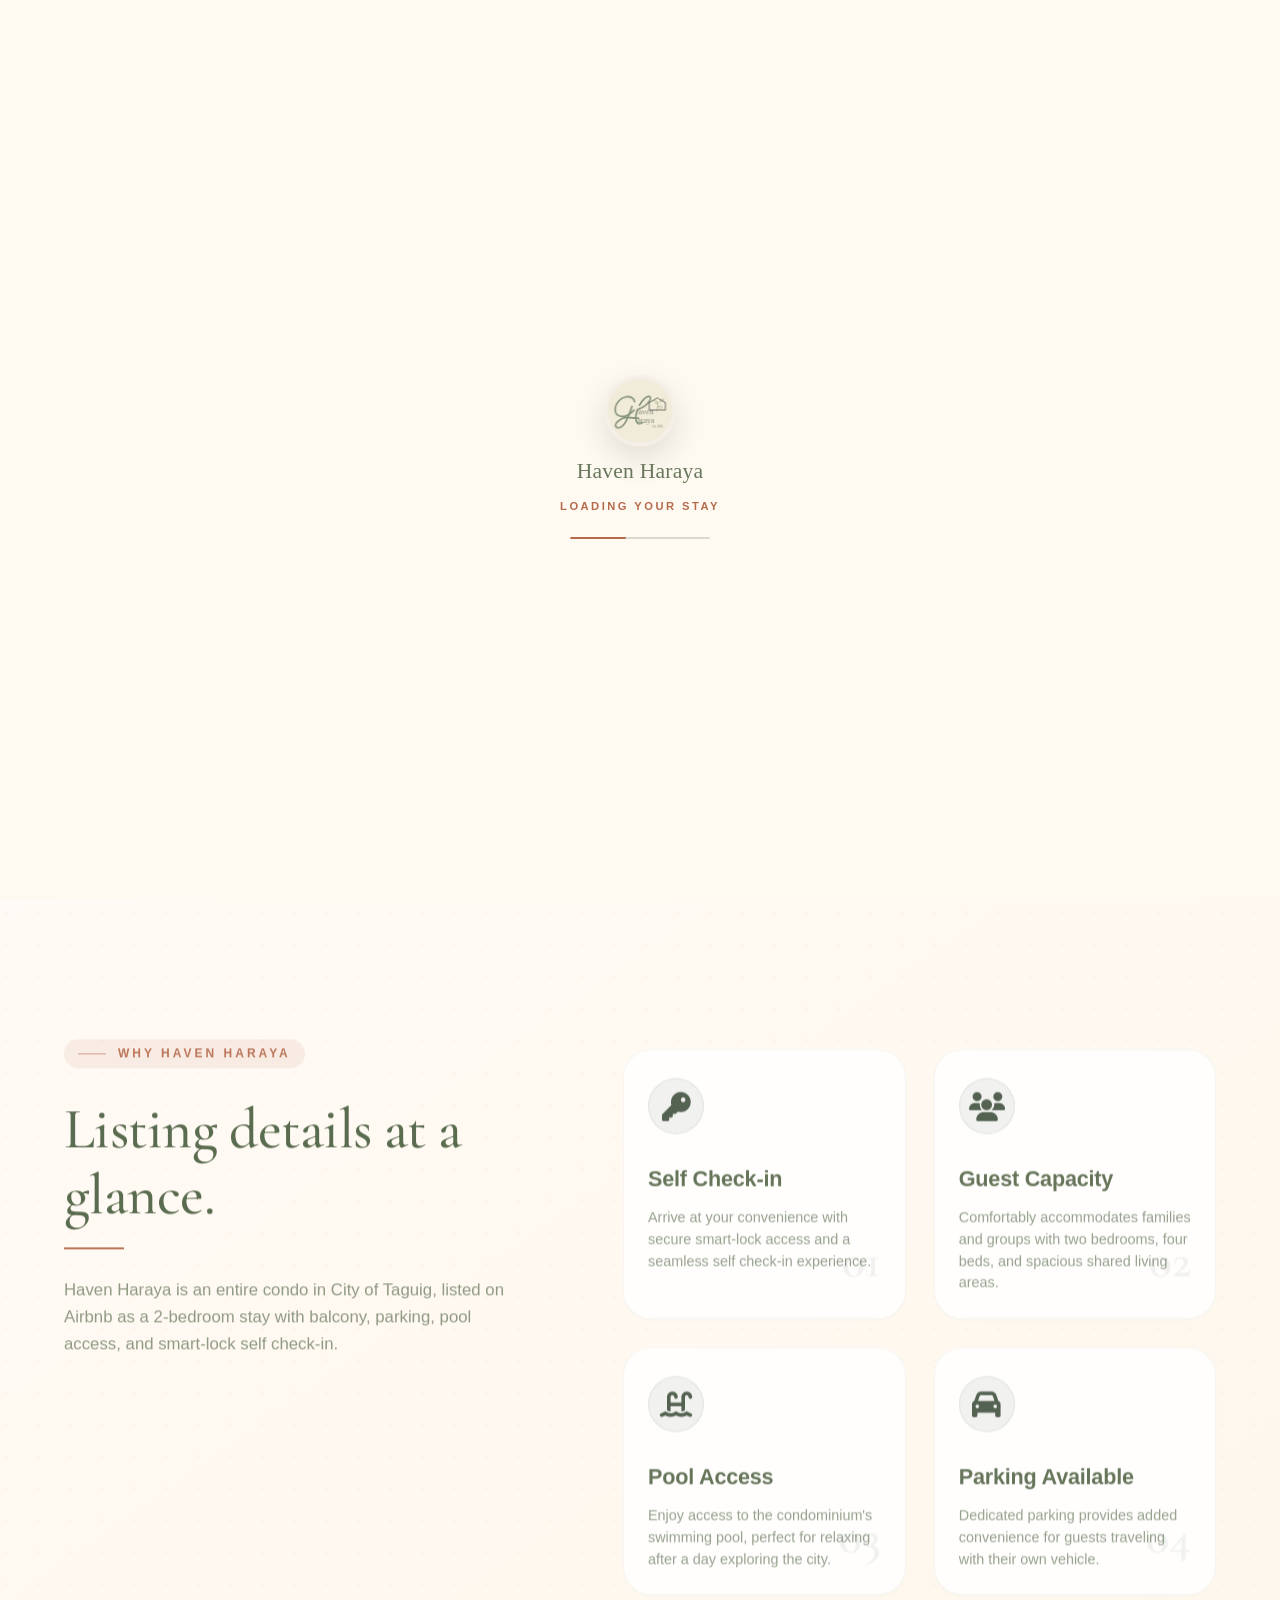
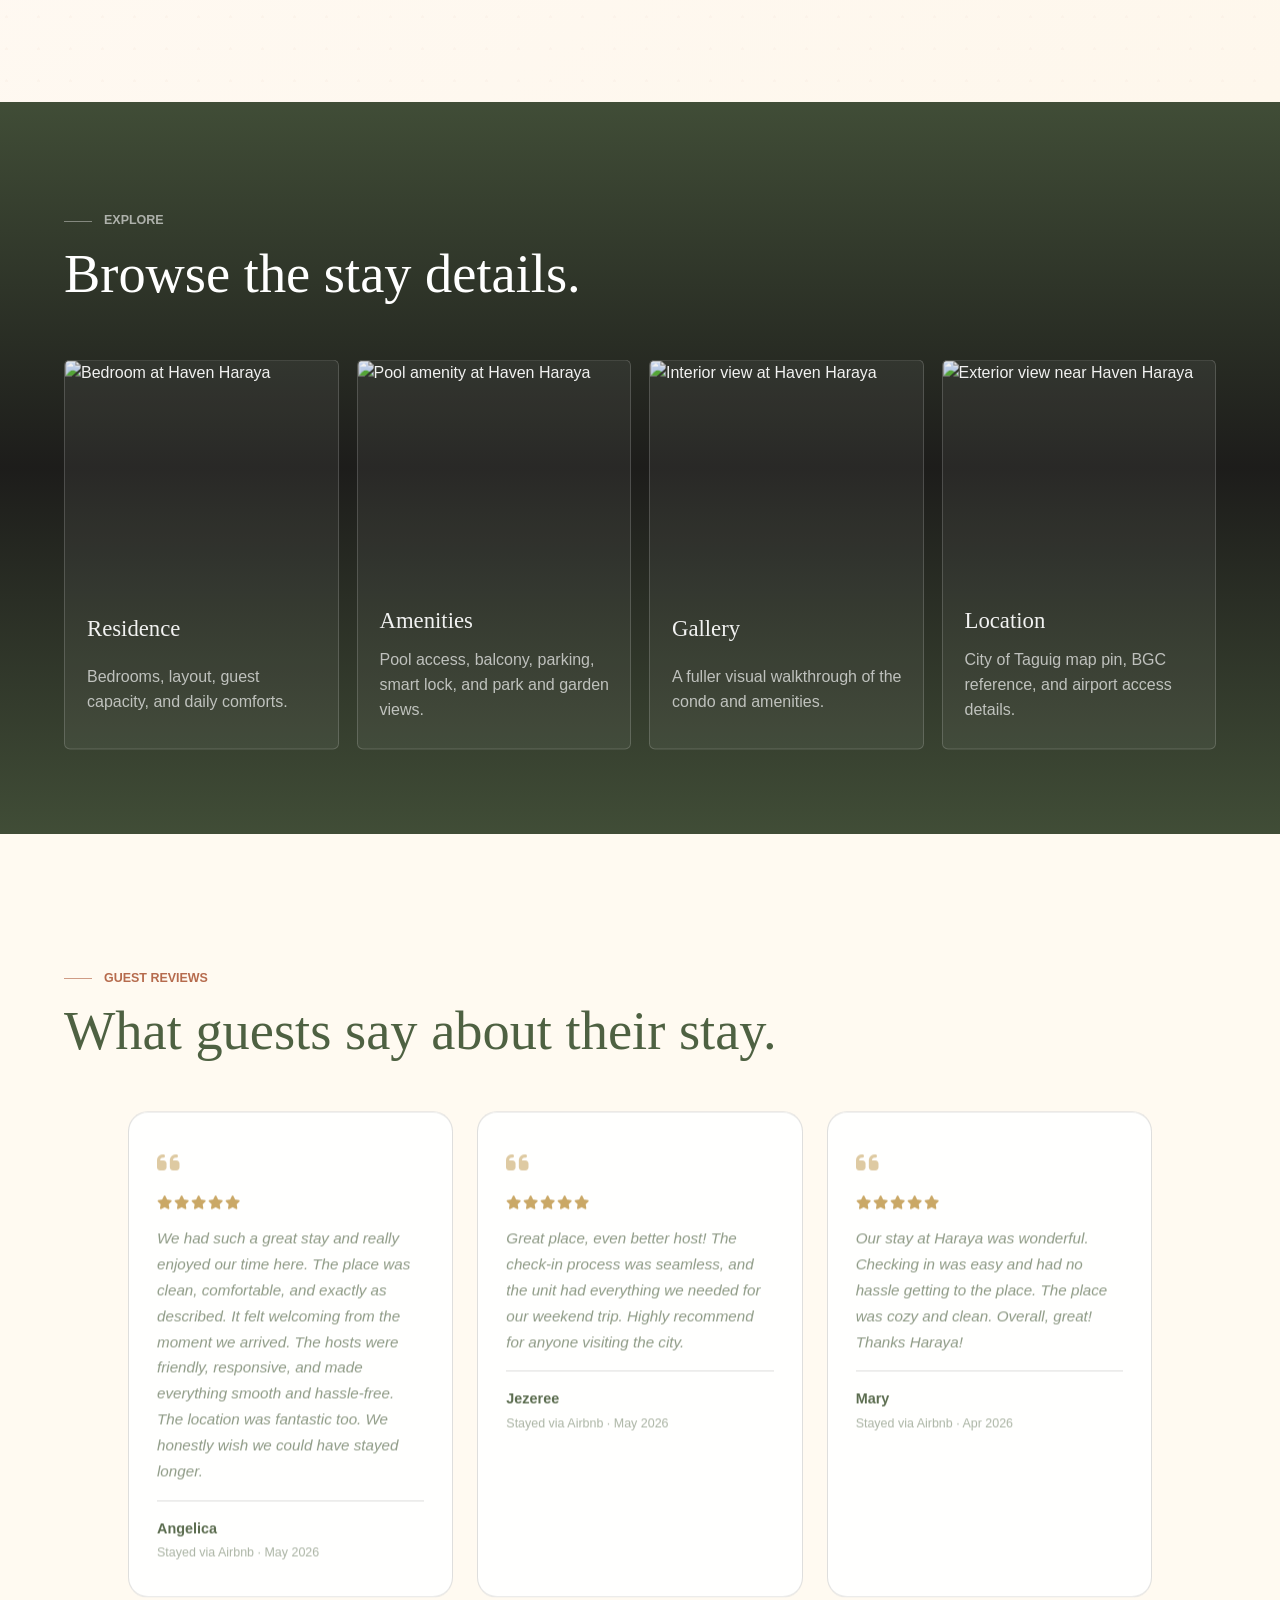
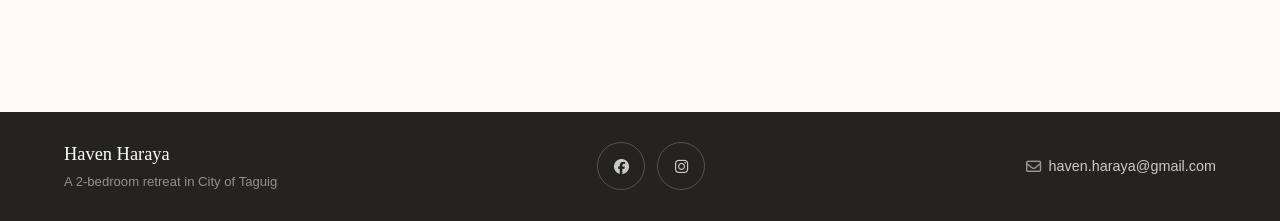
==== commit 933f0068: "Haven Haraya website - all pages, styles, scripts, assets" ====
--- a/index.html
+++ b/index.html
@@ -1,345 +1,357 @@
-<!doctype html>
-<html lang="en">
-  <head>
-    <meta charset="UTF-8" />
-    <meta name="viewport" content="width=device-width, initial-scale=1.0, viewport-fit=cover" />
-    <meta name="theme-color" content="#24231f" />
-    <script>(function(){var t=localStorage.getItem("haven-theme");var q=new URLSearchParams(location.search).get("theme");var p=window.matchMedia("(prefers-color-scheme: dark)").matches;document.documentElement.setAttribute("data-theme",q||t||(p?"dark":"light"))})();</script>
-    <meta
-      name="description"
-      content="Haven Haraya is a peaceful 2-bedroom Airbnb condo in City of Taguig for up to 6 guests — with self check-in, pool access, balcony, parking, and quiet garden views near BGC."
-    />
-    <meta property="og:type" content="website" />
-    <meta property="og:title" content="Haven Haraya | 2-Bedroom Condo Stay in Taguig" />
-    <meta property="og:description" content="A peaceful 2-bedroom Airbnb condo in City of Taguig for up to 6 guests. Self check-in, pool access, balcony, parking, and quiet garden views near BGC." />
-    <meta property="og:image" content="https://a0.muscache.com/im/pictures/hosting/Hosting-1629801564228977399/original/e32e9834-8706-46f0-b016-dcb64230487a.jpeg" />
-    <meta property="og:locale" content="en_US" />
-    <meta name="twitter:card" content="summary_large_image" />
-    <meta name="twitter:title" content="Haven Haraya | 2-Bedroom Condo Stay in Taguig" />
-    <meta name="twitter:description" content="A peaceful 2-bedroom Airbnb condo in City of Taguig for up to 6 guests. Self check-in, pool access, balcony, parking, and quiet garden views near BGC." />
-    <meta name="twitter:image" content="https://a0.muscache.com/im/pictures/hosting/Hosting-1629801564228977399/original/e32e9834-8706-46f0-b016-dcb64230487a.jpeg" />
-    <title>Haven Haraya | 2-Bedroom Condo Stay in Taguig</title>
-    <link rel="icon" type="image/svg+xml" href="assets/favicon.svg" />
-    <link rel="canonical" href="https://havenharaya.com/" />
-    <link rel="preconnect" href="https://a0.muscache.com" />
-    <link rel="stylesheet" href="styles.css" />
-    <noscript><style>.page-loader { display: none !important; }</style></noscript>
-    <link rel="preconnect" href="https://fonts.googleapis.com" />
-    <link rel="preconnect" href="https://fonts.gstatic.com" crossorigin />
-    <link href="https://fonts.googleapis.com/css2?family=Inter:opsz,wght@14..32,300;14..32,400;14..32,500;14..32,600;14..32,700&family=Cormorant+Garamond:ital,wght@0,400;0,500;0,600;1,400&display=swap" rel="stylesheet" />
-    <link rel="stylesheet" href="https://cdnjs.cloudflare.com/ajax/libs/font-awesome/6.0.0-beta3/css/all.min.css" />
-    <script type="application/ld+json">
-    {
-      "@context": "https://schema.org",
-      "@type": "LodgingBusiness",
-      "name": "Haven Haraya",
-       "description": "An entire 2-bedroom condo in Taguig City with balcony, parking, pool access, and smart lock self check-in.",
-      "url": "https://havenharaya.com/",
-      "image": "https://a0.muscache.com/im/pictures/hosting/Hosting-1629801564228977399/original/e32e9834-8706-46f0-b016-dcb64230487a.jpeg",
-      "telephone": "",
-      "priceRange": "₱11,800",
-      "address": {
-        "@type": "PostalAddress",
-        "streetAddress": "Alder Residences, Acacia Estates",
-        "addressLocality": "Taguig City",
-        "addressRegion": "Metro Manila",
-        "addressCountry": "PH"
-      },
-      "geo": {
-        "@type": "GeoCoordinates",
-        "latitude": "14.5176",
-        "longitude": "121.0509"
-      },
-      "numberOfRooms": "2",
-      "petsAllowed": "false",
-      "checkinTime": "14:00",
-      "checkoutTime": "11:00",
-      "amenityFeature": [
-        {"@type": "LocationFeatureSpecification", "name": "Swimming pool", "value": true},
-        {"@type": "LocationFeatureSpecification", "name": "Free parking", "value": true},
-        {"@type": "LocationFeatureSpecification", "name": "Smart lock self check-in", "value": true},
-        {"@type": "LocationFeatureSpecification", "name": "Balcony", "value": true},
-        {"@type": "LocationFeatureSpecification", "name": "Air conditioning", "value": true},
-        {"@type": "LocationFeatureSpecification", "name": "WiFi", "value": true}
-      ]
-    }
-    </script>
-  </head>
-  <body>
-    <div class="page-loader" id="page-loader" aria-hidden="true">
-      <div class="page-loader-inner">
-        <img class="page-loader-logo" src="assets/haven-haraya-logo.svg" alt="" />
-        <div class="page-loader-text">Haven Haraya</div>
-        <div class="page-loader-tag">Loading your stay</div>
-        <div class="page-loader-bar" aria-hidden="true"><div class="page-loader-bar-fill"></div></div>
-      </div>
-    </div>
-    <div class="scroll-meter" aria-hidden="true"></div>
-
-    <a class="skip-link" href="#top">Skip to content</a>
-    <header class="site-header" data-header>
-      <a class="brand" href="index.html" aria-label="Haven Haraya home">
-        <img class="brand-logo" src="assets/haven-haraya-logo.svg" alt="" />
-        <span class="brand-text">
-          <span>Haven Haraya</span>
-        </span>
-      </a>
-      <nav class="nav-links" aria-label="Primary navigation">
-        <a href="residence.html">Residence</a>
-        <a href="amenities.html">Amenities</a>
-        <a href="gallery.html">Gallery</a>
-        <a href="location.html">Location</a>
-        <a href="faq.html">FAQ</a>
-        <a href="guidebooks.html">Guidebooks</a>
-      </nav>
-          <a class="nav-action magnetic" data-magnetic-strength="0.25" href="reserve.html">Reserve</a>
-      <button class="theme-toggle" id="theme-toggle" aria-label="Toggle dark mode" aria-pressed="false"><i class="fa-solid fa-moon" aria-hidden="true"></i></button>
-      <button class="audio-toggle" id="audio-toggle" aria-label="Toggle ambient audio"><i class="fa-solid fa-volume-xmark"></i></button>
-      <button class="menu-toggle" aria-label="Toggle navigation menu"><span></span><span></span><span></span></button>
-    </header>
-    <nav class="nav-overlay" aria-label="Mobile navigation">
-      <a href="residence.html">Residence</a>
-      <a href="amenities.html">Amenities</a>
-      <a href="gallery.html">Gallery</a>
-      <a href="location.html">Location</a>
-      <a href="faq.html">FAQ</a>
-      <a href="guidebooks.html">Guidebooks</a>
-      <a class="nav-action" href="reserve.html">Reserve</a>
-    </nav>
-
-    <main id="top">
-      <section class="hero bg-cover" style="background-image: url(https://a0.muscache.com/im/pictures/hosting/Hosting-1629801564228977399/original/e32e9834-8706-46f0-b016-dcb64230487a.jpeg); background-position: center" aria-labelledby="hero-title">
-        <div class="hero-floats" aria-hidden="true">
-          <div class="float-shape float-shape-1"></div>
-          <div class="float-shape float-shape-2"></div>
-          <div class="float-shape float-shape-3"></div>
-          <div class="float-shape float-shape-4"></div>
-        </div>
-        <div class="hero-content reveal" data-motion-y="45">
-          <h1 id="hero-title" data-reveal-words>Where Calm Comes Home</h1>
-          <p class="hero-copy reveal-blur" data-reveal-letters>
-            A 2-bedroom, 4-bed stay in City of Taguig for up to 6 guests —
-            with pool access, a private balcony, dedicated parking, and smart
-            lock self check-in from 3 PM.
-          </p>
-          <div class="hero-actions">
-            <a class="button primary magnetic" data-magnetic-strength="0.3" href="reserve.html">Check Availability</a>
-            <a class="button ghost magnetic" data-magnetic-strength="0.3" href="gallery.html">
-              View Gallery
-            </a>
-          </div>
-        </div>
-        <section class="hero-stats luxury-stats reveal-stagger">
-
-          <article class="stat">
-            <i class="fa-solid fa-bed stat-icon" aria-hidden="true"></i>
-            <span data-count="2">2</span>
-            <small>Bedrooms</small>
-          </article>
-
-          <article class="stat">
-            <i class="fa-solid fa-users stat-icon" aria-hidden="true"></i>
-            <span data-count="6">6</span>
-            <small>Guests</small>
-          </article>
-
-          <article class="stat">
-            <i class="fa-solid fa-car stat-icon" aria-hidden="true"></i>
-            <span data-count="1">1</span>
-            <small>Parking</small>
-          </article>
-
-          <article class="stat">
-            <i class="fa-solid fa-clock stat-icon" aria-hidden="true"></i>
-            <span data-count="24">24</span>
-            <small>Hour Check-In</small>
-          </article>
-
-        </section>
-      </section>
-
-      <section class="intro band" id="residence" data-depth="0.3">
-        <div class="intro-grid" data-motion-y="20">
-          <div class="intro-copy reveal-slide-left">
-            <div class="section-kicker">Why Haven Haraya</div>
-            <h2 data-reveal-words>Listing details at a glance.</h2>
-            <span class="heading-line"></span>
-            <p class="reveal-blur">
-              Haven Haraya is an entire condo in City of Taguig, listed on
-              Airbnb as a 2‑bedroom stay with balcony, parking, pool access,
-              and smart‑lock self check‑in.
-            </p>
-          </div>
-
-          <div class="listing-grid reveal-stagger-up" data-motion-y="25">
-            <article class="detail-card">
-              <div class="detail-icon">
-                <i class="fa-solid fa-key"></i>
-              </div>
-              <h3>Self Check‑in</h3>
-              <p>
-                Arrive at your convenience with secure smart‑lock access and a seamless
-                self check‑in experience.
-              </p>
-              <span class="detail-number">01</span>
-            </article>
-
-            <article class="detail-card">
-              <div class="detail-icon">
-                <i class="fa-solid fa-users"></i>
-              </div>
-              <h3>Guest Capacity</h3>
-              <p>
-                Comfortably accommodates families and groups with two bedrooms,
-                four beds, and spacious shared living areas.
-              </p>
-              <span class="detail-number">02</span>
-            </article>
-
-            <article class="detail-card">
-              <div class="detail-icon">
-                <i class="fa-solid fa-water-ladder"></i>
-              </div>
-              <h3>Pool Access</h3>
-              <p>
-                Enjoy access to the condominium's swimming pool, perfect for relaxing
-                after a day exploring the city.
-              </p>
-              <span class="detail-number">03</span>
-            </article>
-
-            <article class="detail-card">
-              <div class="detail-icon">
-                <i class="fa-solid fa-car"></i>
-              </div>
-              <h3>Parking Available</h3>
-              <p>
-                Dedicated parking provides added convenience for guests traveling
-                with their own vehicle.
-              </p>
-              <span class="detail-number">04</span>
-            </article>
-          </div>
-        </div>
-      </section>
-
-      <section class="page-links band dark bg-cover" style="background-image: url(https://a0.muscache.com/im/pictures/hosting/Hosting-1629801564228977399/original/c15df783-166b-4ce2-bad6-86b29ece0cc2.jpeg); background-position: center 40%" aria-labelledby="explore-title">
-        <div class="section-heading reveal">
-          <p class="eyebrow">Explore</p>
-          <h2 id="explore-title" data-reveal-words>Browse the stay details.</h2>
-        </div>
-        <div class="page-card-grid reveal-stagger-up" data-motion-y="45">
-          <a class="page-card hover-zoom glow-border card-lift" href="residence.html">
-            <img src="https://a0.muscache.com/im/pictures/hosting/Hosting-1629801564228977399/original/b7a2b92a-4fa9-4743-ba42-72ff5f5c6a8b.jpeg" alt="Bedroom at Haven Haraya" loading="lazy" />
-            <span class="hover-caption">View Residence →</span>
-            <span>Residence</span>
-            <p>Bedrooms, layout, guest capacity, and daily comforts.</p>
-          </a>
-          <a class="page-card hover-zoom glow-border card-lift" href="amenities.html">
-            <img src="https://a0.muscache.com/im/pictures/hosting/Hosting-1629801564228977399/original/c15df783-166b-4ce2-bad6-86b29ece0cc2.jpeg" alt="Pool amenity at Haven Haraya" loading="lazy" />
-            <span class="hover-caption">View Amenities →</span>
-            <span>Amenities</span>
-            <p>Pool access, balcony, parking, smart lock, and park and garden views.</p>
-          </a>
-          <a class="page-card hover-zoom glow-border card-lift" href="gallery.html">
-            <img src="https://a0.muscache.com/im/pictures/hosting/Hosting-1629801564228977399/original/51b7fe78-3d44-451a-b61f-c1f74ddd5ab9.jpeg" alt="Interior view at Haven Haraya" loading="lazy" />
-            <span class="hover-caption">View Gallery →</span>
-            <span>Gallery</span>
-            <p>A fuller visual walkthrough of the condo and amenities.</p>
-          </a>
-          <a class="page-card hover-zoom glow-border card-lift" href="location.html">
-            <img src="https://a0.muscache.com/im/pictures/hosting/Hosting-1629801564228977399/original/6a4cafc5-9f21-4193-8eb2-7086d7bcf36c.jpeg" alt="Exterior view near Haven Haraya" loading="lazy" />
-            <span class="hover-caption">View Location →</span>
-            <span>Location</span>
-            <p>City of Taguig map pin, BGC reference, and airport access details.</p>
-          </a>
-        </div>
-      </section>
-      <section class="band" aria-labelledby="testimonials-title" data-depth="-0.2">
-        <div class="section-heading reveal">
-          <p class="eyebrow">Guest reviews</p>
-          <h2 id="testimonials-title" data-reveal-words>What guests say about their stay.</h2>
-        </div>
-        <div class="testimonials-grid reveal-stagger-up" data-motion-y="25">
-          <article class="testimonial-card card-lift">
-            <div class="quote-icon"><i class="fa-solid fa-quote-left"></i></div>
-            <div class="testimonial-stars" aria-label="5 out of 5 stars">
-              <i class="fa-solid fa-star"></i><i class="fa-solid fa-star"></i><i class="fa-solid fa-star"></i><i class="fa-solid fa-star"></i><i class="fa-solid fa-star"></i>
-            </div>
-            <blockquote>We had such a great stay and really enjoyed our time here. The place was clean, comfortable, and exactly as described. It felt welcoming from the moment we arrived. The hosts were friendly, responsive, and made everything smooth and hassle-free. The location was fantastic too. We honestly wish we could have stayed longer.</blockquote>
-            <div class="testimonial-author">
-              <div>
-                <strong>Angelica</strong>
-                <span>Stayed via Airbnb · May 2026</span>
-              </div>
-            </div>
-          </article>
-          <article class="testimonial-card card-lift">
-            <div class="quote-icon"><i class="fa-solid fa-quote-left"></i></div>
-            <div class="testimonial-stars" aria-label="5 out of 5 stars">
-              <i class="fa-solid fa-star"></i><i class="fa-solid fa-star"></i><i class="fa-solid fa-star"></i><i class="fa-solid fa-star"></i><i class="fa-solid fa-star"></i>
-            </div>
-            <blockquote>Great place, even better host! The check-in process was seamless, and the unit had everything we needed for our weekend trip. Highly recommend for anyone visiting the city.</blockquote>
-            <div class="testimonial-author">
-              <div>
-                <strong>Jezeree</strong>
-                <span>Stayed via Airbnb · May 2026</span>
-              </div>
-            </div>
-          </article>
-          <article class="testimonial-card card-lift">
-            <div class="quote-icon"><i class="fa-solid fa-quote-left"></i></div>
-            <div class="testimonial-stars" aria-label="5 out of 5 stars">
-              <i class="fa-solid fa-star"></i><i class="fa-solid fa-star"></i><i class="fa-solid fa-star"></i><i class="fa-solid fa-star"></i><i class="fa-solid fa-star"></i>
-            </div>
-            <blockquote>Our stay at Haraya was wonderful. Checking in was easy and had no hassle getting to the place. The place was cozy and clean. Overall, great! Thanks Haraya!</blockquote>
-            <div class="testimonial-author">
-              <div>
-                <strong>Mary</strong>
-                <span>Stayed via Airbnb · Apr 2026</span>
-              </div>
-            </div>
-          </article>
-        </div>
-      </section>
-    </main>
-
-    <footer class="site-footer">
-      <div class="footer-brand">
-        <span class="footer-name">Haven Haraya</span>
-        <span class="footer-tagline">A 2-bedroom retreat in City of Taguig</span>
-      </div>
-      <div class="social-links">
-        <a href="https://www.facebook.com/profile.php?id=61588551930572" target="_blank" rel="noopener noreferrer" aria-label="Facebook"><i class="fa-brands fa-facebook"></i></a>
-        <a href="https://www.instagram.com/haven.haraya/" target="_blank" rel="noopener noreferrer" aria-label="Instagram"><i class="fa-brands fa-instagram"></i></a>
-      </div>
-      <a href="mailto:haven.haraya@gmail.com" class="footer-email"><i class="fa-regular fa-envelope"></i> haven.haraya@gmail.com</a>
-    </footer>
-
-    <audio loop playsinline id="ambient-audio">
-      <source src="assets/Pufino - Naturally (freetouse.com).mp3" type="audio/mpeg">
-    </audio>
-
-    <div class="scroll-progress-ring" aria-hidden="true">
-      <svg viewBox="0 0 100 100">
-        <circle class="ring-bg" cx="50" cy="50" r="42" />
-        <circle class="ring-fill" cx="50" cy="50" r="42" />
-      </svg>
-      <span class="ring-text">0%</span>
-    </div>
-        <aside class="sticky-cta" id="sticky-cta" aria-label="Reservation shortcut">
-      <div class="sticky-cta-inner">
-        <div class="sticky-cta-label">
-          <span class="sticky-cta-eyebrow">From</span>
-          <span class="sticky-cta-price">AED 698<small>2 nights min</small></span>
-        </div>
-        <a class="sticky-cta-button magnetic" href="reserve.html" data-cta="sticky">
-          Reserve
-          <i class="fa-solid fa-arrow-right" aria-hidden="true"></i>
-        </a>
-      </div>
-    </aside>
-    <button class="back-to-top" aria-label="Back to top"><i class="fa-solid fa-arrow-up"></i></button>
-    <script src="script.js"></script>
-  </body>
-</html>
+<!doctype html>
+<html lang="en">
+  <head>
+    <script defer data-domain="havenharaya.com" src="https://plausible.io/js/script.js"></script>
+    <meta charset="UTF-8" />
+    <meta name="viewport" content="width=device-width, initial-scale=1.0, viewport-fit=cover" />
+    <meta name="theme-color" content="#24231f" />
+    <script>(function(){var t=localStorage.getItem("haven-theme");var q=new URLSearchParams(location.search).get("theme");var p=window.matchMedia("(prefers-color-scheme: dark)").matches;document.documentElement.setAttribute("data-theme",q||t||(p?"dark":"light"))})();</script>
+    <meta
+      name="description"
+      content="Haven Haraya is a peaceful 2-bedroom Airbnb condo in City of Taguig for up to 6 guests — with self check-in, pool access, balcony, parking, and quiet garden views near BGC."
+    />
+    <meta property="og:type" content="website" />
+    <meta property="og:url" content="https://havenharaya.com/" />
+    <meta property="og:title" content="Haven Haraya | 2-Bedroom Condo Stay in Taguig" />
+    <meta property="og:description" content="A peaceful 2-bedroom Airbnb condo in City of Taguig for up to 6 guests. Self check-in, pool access, balcony, parking, and quiet garden views near BGC." />
+    <meta property="og:image" content="https://a0.muscache.com/im/pictures/hosting/Hosting-1629801564228977399/original/e32e9834-8706-46f0-b016-dcb64230487a.jpeg" />
+    <meta property="og:locale" content="en_US" />
+    <meta name="twitter:card" content="summary_large_image" />
+    <meta name="twitter:site" content="@havenharaya" />
+    <meta name="twitter:title" content="Haven Haraya | 2-Bedroom Condo Stay in Taguig" />
+    <meta name="twitter:description" content="A peaceful 2-bedroom Airbnb condo in City of Taguig for up to 6 guests. Self check-in, pool access, balcony, parking, and quiet garden views near BGC." />
+    <meta name="twitter:image" content="https://a0.muscache.com/im/pictures/hosting/Hosting-1629801564228977399/original/e32e9834-8706-46f0-b016-dcb64230487a.jpeg" />
+    <title>Haven Haraya | 2-Bedroom Condo Stay in Taguig</title>
+    <link rel="icon" type="image/svg+xml" href="assets/favicon.svg" />
+    <link rel="apple-touch-icon" href="assets/apple-touch-icon.png" />
+    <link rel="canonical" href="https://havenharaya.com/" />
+    <link rel="preconnect" href="https://a0.muscache.com" />
+    <link rel="dns-prefetch" href="https://plausible.io" />
+    <link rel="dns-prefetch" href="https://cdnjs.cloudflare.com" />
+    <link rel="stylesheet" href="styles.css" />
+    <link rel="preload" as="image" href="https://a0.muscache.com/im/pictures/hosting/Hosting-1629801564228977399/original/b3debb9b-09fd-40d3-a5e7-d105ce910a43.jpeg" />
+    <style>:root{--ink:#4e6142;--ink-soft:rgba(78,97,66,0.68);--ink-mute:rgba(78,97,66,0.5);--ink-faint:rgba(78,97,66,0.06);--charcoal:#24231f;--stone:#f4f0e8;--paper:#fffaf1;--surface:#fff;--surface-hover:#f8f5ee;--sage:#667a63;--moss:#394a38;--clay:#b66b4d;--brass:#c6a15b;--line:rgba(23,23,23,0.15);--white:#fff;--shadow:0 24px 80px rgba(27,24,19,0.18);--cta-bg:#ece3d4;--max:1180px}[data-theme=dark]{--ink:#f1ece2;--ink-soft:rgba(241,236,226,0.72);--ink-mute:rgba(241,236,226,0.5);--ink-faint:rgba(241,236,226,0.06);--charcoal:#0a0807;--stone:#2a2622;--paper:#15110d;--surface:#1f1a15;--surface-hover:#2a2520;--sage:#8aa487;--moss:#a8b89c;--clay:#d18664;--brass:#d4b075;--line:rgba(241,236,226,0.12);--white:#fff;--shadow:0 24px 80px rgba(0,0,0,0.5);--cta-bg:#1f1a15}*{box-sizing:border-box}html{scroll-behavior:smooth;-webkit-text-size-adjust:100%;text-size-adjust:100%}body{margin:0;background:var(--paper);color:var(--ink);font-family:"Segoe UI",Arial,sans-serif;line-height:1.55;overflow-x:hidden;-webkit-tap-highlight-color:transparent;-webkit-font-smoothing:antialiased;-moz-osx-font-smoothing:grayscale;transition:background-color 400ms ease,color 400ms ease}img{display:block;width:100%;max-width:100%;height:auto}a{color:inherit;text-decoration:none}button,input,select,textarea{font:inherit}h1,h2,h3,p{margin-top:0}h1{max-width:760px;margin-bottom:24px;font-family:Georgia,"Times New Roman",serif;font-weight:400;line-height:.92;overflow-wrap:break-word}h2{margin-bottom:22px;font-family:Georgia,"Times New Roman",serif;font-weight:400;line-height:1;overflow-wrap:break-word}h3{margin-bottom:10px;font-size:1rem;letter-spacing:0}.page-loader{position:fixed;inset:0;z-index:9999;background:var(--paper);display:flex;align-items:center;justify-content:center;opacity:1;visibility:visible;pointer-events:all;transition:opacity 550ms ease,visibility 0ms linear 0ms}.page-loader.hidden{opacity:0;visibility:hidden;pointer-events:none;transition:opacity 550ms ease,visibility 0ms linear 550ms}.page-loader-inner{display:flex;flex-direction:column;align-items:center;gap:22px}.page-loader-logo{width:72px;height:72px;border-radius:50%;background:var(--stone);box-shadow:0 12px 32px rgba(0,0,0,0.12);animation:loaderPulse 1.6s ease-in-out infinite}.page-loader-text{font-family:Georgia,"Times New Roman",serif;font-size:1.35rem;color:var(--ink);letter-spacing:.01em;font-weight:400;opacity:.85}.page-loader-tag{font-size:.7rem;font-weight:700;letter-spacing:.22em;text-transform:uppercase;color:var(--clay);margin-top:-12px}.page-loader-bar{width:140px;height:2px;background:var(--line);border-radius:999px;overflow:hidden;position:relative}.page-loader-bar-fill{position:absolute;top:0;left:0;height:100%;width:40%;background:var(--clay);border-radius:999px;animation:loaderBar 1.2s ease-in-out infinite}@keyframes loaderPulse{0%,100%{transform:scale(1)}50%{transform:scale(1.06)}}@keyframes loaderBar{0%{left:-40%}100%{left:100%}}.skip-link{position:absolute;top:-100px;left:16px;z-index:100;padding:10px 18px;background:var(--charcoal);color:var(--white);border-radius:4px;font-size:.9rem;font-weight:700;text-transform:uppercase;letter-spacing:.04em;text-decoration:none;transition:top .2s ease}.skip-link:focus{top:16px}.site-header{position:fixed;top:0;left:0;right:0;z-index:17;display:flex;align-items:center;justify-content:space-between;gap:16px;padding:calc(env(safe-area-inset-top,0px) + 14px) clamp(16px,4vw,54px) 14px;padding-left:max(clamp(16px,4vw,54px),env(safe-area-inset-left,0px));padding-right:max(clamp(16px,4vw,54px),env(safe-area-inset-right,0px));color:var(--white);transition:background .3s ease,backdrop-filter .3s ease,box-shadow .3s ease,padding .3s ease}.hero{position:relative;min-height:100vh;min-height:100svh;display:grid;align-items:end;overflow:hidden;background-color:var(--charcoal);color:var(--white);padding-bottom:140px}.back-link{display:inline-flex;align-items:center;gap:.5rem;padding:.5rem 1.25rem;margin:1rem 0 0 1.5rem;font-size:.85rem;font-weight:500;color:var(--ink-soft);text-decoration:none;border:1px solid var(--line);border-radius:999px;transition:color .3s ease,border-color .3s ease;width:fit-content}.back-link:hover{color:var(--clay);border-color:var(--clay)}.back-link i{font-size:.75rem}.toast-notification{position:fixed;bottom:24px;left:50%;transform:translateX(-50%) translateY(20px);z-index:10000;display:flex;align-items:center;gap:1rem;padding:1rem 1.5rem;border-radius:12px;font-size:.9rem;color:#fff;opacity:0;visibility:hidden;transition:opacity .3s ease,transform .3s ease,visibility .3s ease;max-width:90vw;box-shadow:0 8px 32px rgba(0,0,0,0.25)}.toast-notification.toast-visible{opacity:1;visibility:visible;transform:translateX(-50%) translateY(0)}.reveal{opacity:0;transform:translateY(22px);transition:opacity 700ms ease,transform 700ms ease}.reveal.visible{opacity:1;transform:translateY(0)}.sr-only{position:absolute;width:1px;height:1px;padding:0;margin:-1px;overflow:hidden;clip:rect(0,0,0,0);white-space:nowrap;border:0}</style>
+<!-- critical-css -->
+    <noscript><style>.page-loader { display: none !important; }</style></noscript>
+    <link rel="preconnect" href="https://fonts.googleapis.com" />
+    <link rel="preconnect" href="https://fonts.gstatic.com" crossorigin />
+<link href="https://fonts.googleapis.com/css2?family=Inter:opsz,wght@14..32,300;14..32,400;14..32,500;14..32,600;14..32,700&family=Cormorant+Garamond:ital,wght@0,400;0,500;0,600;1,400&display=swap" rel="stylesheet" />
+    <link rel="preload" href="https://cdnjs.cloudflare.com/ajax/libs/font-awesome/6.5.1/css/all.min.css" as="style" onload="this.onload=null;this.rel='stylesheet'" />
+    <noscript><link rel="stylesheet" href="https://cdnjs.cloudflare.com/ajax/libs/font-awesome/6.5.1/css/all.min.css" /></noscript>
+    <script type="application/ld+json">
+    {
+      "@context": "https://schema.org",
+      "@type": "LodgingBusiness",
+      "name": "Haven Haraya",
+      "description": "An entire 2-bedroom condo in Taguig City with balcony, parking, pool access, and smart lock self check-in.",
+      "url": "https://havenharaya.com/",
+      "image": "https://a0.muscache.com/im/pictures/hosting/Hosting-1629801564228977399/original/e32e9834-8706-46f0-b016-dcb64230487a.jpeg",
+      "priceRange": "₱11,800",
+      "sameAs": [
+        "https://www.airbnb.com/rooms/1629801564228977399"
+      ],
+      "address": {
+        "@type": "PostalAddress",
+        "streetAddress": "Alder Residences, Acacia Estates",
+        "addressLocality": "Taguig City",
+        "addressRegion": "Metro Manila",
+        "addressCountry": "PH"
+      },
+      "geo": {
+        "@type": "GeoCoordinates",
+        "latitude": "14.5212",
+        "longitude": "121.0694"
+      },
+      "numberOfRooms": "2",
+      "petsAllowed": "false",
+      "checkinTime": "15:00",
+      "checkoutTime": "11:00",
+      "amenityFeature": [
+        {"@type": "LocationFeatureSpecification", "name": "Swimming pool", "value": true},
+        {"@type": "LocationFeatureSpecification", "name": "Free parking", "value": true},
+        {"@type": "LocationFeatureSpecification", "name": "Smart lock self check-in", "value": true},
+        {"@type": "LocationFeatureSpecification", "name": "Balcony", "value": true},
+        {"@type": "LocationFeatureSpecification", "name": "Air conditioning", "value": true},
+        {"@type": "LocationFeatureSpecification", "name": "WiFi", "value": true},
+        {"@type": "LocationFeatureSpecification", "name": "Kitchen", "value": true}
+      ],
+      "aggregateRating": {
+        "@type": "AggregateRating",
+        "ratingValue": "5",
+        "bestRating": "5",
+        "reviewCount": "3"
+      }
+    }
+    </script>
+    <script type="application/ld+json">
+    {
+      "@context": "https://schema.org",
+      "@type": "WebSite",
+      "name": "Haven Haraya",
+      "url": "https://havenharaya.com",
+      "potentialAction": {
+        "@type": "SearchAction",
+        "target": "https://havenharaya.com/gallery.html?q={search_term_string}",
+        "query-input": "required name=search_term_string"
+      }
+    }
+    </script>
+    <script type="application/ld+json">
+    {
+      "@context": "https://schema.org",
+      "@type": "BreadcrumbList",
+      "itemListElement": [
+        {
+          "@type": "ListItem",
+          "position": 1,
+          "name": "Home",
+          "item": "https://havenharaya.com"
+        }
+      ]
+    }
+    </script>
+  </head>
+  <body>
+    <div class="page-loader" id="page-loader" aria-hidden="true">
+      <div class="page-loader-inner">
+        <img class="page-loader-logo" src="assets/haven-haraya-logo.svg" alt="" loading="eager" />
+        <div class="page-loader-text">Haven Haraya</div>
+        <div class="page-loader-tag">Loading your stay</div>
+        <div class="page-loader-bar" aria-hidden="true"><div class="page-loader-bar-fill"></div></div>
+      </div>
+    </div>
+    <div class="scroll-meter" aria-hidden="true"></div>
+
+    <a class="skip-link" href="#main-content">Skip to content</a>
+    <header class="site-header" data-header>
+      <a class="brand" href="index.html" aria-label="Haven Haraya home">
+        <img class="brand-logo" src="assets/haven-haraya-logo.svg" alt="" fetchpriority="high" loading="eager" />
+        <span class="brand-text">
+          <span>Haven Haraya</span>
+        </span>
+      </a>
+      <nav class="nav-links" aria-label="Primary navigation">
+        <a href="residence.html">Residence</a>
+        <a href="amenities.html">Amenities</a>
+        <a href="gallery.html">Gallery</a>
+        <a href="location.html">Location</a>
+        <a href="faq.html">FAQ</a>
+        <a href="social-media.html">Social Media</a>
+        <a class="nav-action magnetic" data-magnetic-strength="0.25" href="reserve.html">Reserve</a>
+      </nav>
+      <button class="theme-toggle" id="theme-toggle" aria-label="Toggle dark mode" aria-pressed="false"><i class="fa-solid fa-moon" aria-hidden="true"></i></button>
+      <button class="audio-toggle" id="audio-toggle" aria-label="Toggle ambient audio"><i class="fa-solid fa-volume-xmark"></i></button>
+      <button class="menu-toggle" aria-label="Toggle navigation menu"><span></span><span></span><span></span></button>
+    </header>
+    <nav class="nav-overlay" aria-label="Mobile navigation">
+      <a href="residence.html">Residence</a>
+      <a href="amenities.html">Amenities</a>
+      <a href="gallery.html">Gallery</a>
+      <a href="location.html">Location</a>
+      <a href="faq.html">FAQ</a>
+      <a href="social-media.html">Social Media</a>
+      <a class="nav-action" href="reserve.html">Reserve</a>
+    </nav>
+
+    <main id="main-content">
+      <section class="hero bg-cover" style="background-image: url(https://a0.muscache.com/im/pictures/hosting/Hosting-1629801564228977399/original/e32e9834-8706-46f0-b016-dcb64230487a.jpeg); background-position: center" aria-labelledby="hero-title">
+        <div class="hero-floats" aria-hidden="true">
+          <div class="float-shape float-shape-1"></div>
+          <div class="float-shape float-shape-2"></div>
+          <div class="float-shape float-shape-3"></div>
+          <div class="float-shape float-shape-4"></div>
+        </div>
+        <div class="hero-content reveal" data-motion-y="45">
+          <h1 id="hero-title" data-reveal-words>Where Calm Comes Home</h1>
+          <p class="hero-copy reveal-blur" data-reveal-letters>
+            A 2-bedroom, 4-bed stay in City of Taguig for up to 6 guests —
+            with pool access, a private balcony, dedicated parking, and smart
+            lock self check-in from 3 PM.
+          </p>
+          <div class="hero-actions">
+            <a class="button primary magnetic" data-magnetic-strength="0.3" href="reserve.html">Check Availability</a>
+            <a class="button ghost magnetic" data-magnetic-strength="0.3" href="gallery.html">
+              View Gallery
+            </a>
+          </div>
+        </div>
+      </section>
+
+      <section class="intro band" id="residence" data-depth="0.3">
+        <div class="intro-grid" data-motion-y="20">
+          <div class="intro-copy reveal-slide-left">
+            <div class="section-kicker">Why Haven Haraya</div>
+            <h2 data-reveal-words>Listing details at a glance.</h2>
+            <span class="heading-line"></span>
+            <p class="reveal-blur">
+              Haven Haraya is an entire condo in City of Taguig, listed on
+              Airbnb as a 2‑bedroom stay with balcony, parking, pool access,
+              and smart‑lock self check‑in.
+            </p>
+          </div>
+
+          <div class="listing-grid reveal-stagger-up" data-motion-y="25">
+            <article class="detail-card">
+              <div class="detail-icon">
+                <i class="fa-solid fa-key"></i>
+              </div>
+              <h3>Self Check‑in</h3>
+              <p>
+                Arrive at your convenience with secure smart‑lock access and a seamless
+                self check‑in experience.
+              </p>
+              <span class="detail-number">01</span>
+            </article>
+
+            <article class="detail-card">
+              <div class="detail-icon">
+                <i class="fa-solid fa-users"></i>
+              </div>
+              <h3>Guest Capacity</h3>
+              <p>
+                Comfortably accommodates families and groups with two bedrooms,
+                four beds, and spacious shared living areas.
+              </p>
+              <span class="detail-number">02</span>
+            </article>
+
+            <article class="detail-card">
+              <div class="detail-icon">
+                <i class="fa-solid fa-water-ladder"></i>
+              </div>
+              <h3>Pool Access</h3>
+              <p>
+                Enjoy access to the condominium's swimming pool, perfect for relaxing
+                after a day exploring the city.
+              </p>
+              <span class="detail-number">03</span>
+            </article>
+
+            <article class="detail-card">
+              <div class="detail-icon">
+                <i class="fa-solid fa-car"></i>
+              </div>
+              <h3>Parking Available</h3>
+              <p>
+                Dedicated parking provides added convenience for guests traveling
+                with their own vehicle.
+              </p>
+              <span class="detail-number">04</span>
+            </article>
+          </div>
+        </div>
+      </section>
+
+      <section class="page-links band dark bg-cover" style="background-image: url(https://a0.muscache.com/im/pictures/hosting/Hosting-1629801564228977399/original/c15df783-166b-4ce2-bad6-86b29ece0cc2.jpeg); background-position: center 40%" aria-labelledby="explore-title">
+        <div class="section-heading reveal">
+          <p class="eyebrow">Explore</p>
+          <h2 id="explore-title" data-reveal-words>Browse the stay details.</h2>
+        </div>
+        <div class="page-card-grid reveal-stagger-up" data-motion-y="45">
+          <a class="page-card hover-zoom glow-border card-lift" href="residence.html">
+            <img src="https://a0.muscache.com/im/pictures/hosting/Hosting-1629801564228977399/original/b7a2b92a-4fa9-4743-ba42-72ff5f5c6a8b.jpeg" alt="Bedroom at Haven Haraya" width="800" height="600" loading="lazy" />
+            <span class="hover-caption">View Residence →</span>
+            <span>Residence</span>
+            <p>Bedrooms, layout, guest capacity, and daily comforts.</p>
+          </a>
+          <a class="page-card hover-zoom glow-border card-lift" href="amenities.html">
+            <img src="https://a0.muscache.com/im/pictures/hosting/Hosting-1629801564228977399/original/c15df783-166b-4ce2-bad6-86b29ece0cc2.jpeg" alt="Pool amenity at Haven Haraya" width="800" height="600" loading="lazy" />
+            <span class="hover-caption">View Amenities →</span>
+            <span>Amenities</span>
+            <p>Pool access, balcony, parking, smart lock, and park and garden views.</p>
+          </a>
+          <a class="page-card hover-zoom glow-border card-lift" href="gallery.html">
+            <img src="https://a0.muscache.com/im/pictures/hosting/Hosting-1629801564228977399/original/51b7fe78-3d44-451a-b61f-c1f74ddd5ab9.jpeg" alt="Interior view at Haven Haraya" width="800" height="600" loading="lazy" />
+            <span class="hover-caption">View Gallery →</span>
+            <span>Gallery</span>
+            <p>A fuller visual walkthrough of the condo and amenities.</p>
+          </a>
+          <a class="page-card hover-zoom glow-border card-lift" href="location.html">
+            <img src="https://a0.muscache.com/im/pictures/hosting/Hosting-1629801564228977399/original/6a4cafc5-9f21-4193-8eb2-7086d7bcf36c.jpeg" alt="Exterior view near Haven Haraya" width="800" height="600" loading="lazy" />
+            <span class="hover-caption">View Location →</span>
+            <span>Location</span>
+            <p>City of Taguig map pin, BGC reference, and airport access details.</p>
+          </a>
+        </div>
+      </section>
+      <section class="band" aria-labelledby="testimonials-title" data-depth="-0.2">
+        <div class="section-heading reveal">
+          <p class="eyebrow">Guest reviews</p>
+          <h2 id="testimonials-title" data-reveal-words>What guests say about their stay.</h2>
+        </div>
+        <div class="testimonials-grid reveal-stagger-up" data-motion-y="25">
+          <article class="testimonial-card card-lift">
+            <div class="quote-icon"><i class="fa-solid fa-quote-left"></i></div>
+            <div class="testimonial-stars" aria-label="5 out of 5 stars">
+              <i class="fa-solid fa-star"></i><i class="fa-solid fa-star"></i><i class="fa-solid fa-star"></i><i class="fa-solid fa-star"></i><i class="fa-solid fa-star"></i>
+            </div>
+            <blockquote>We had such a great stay and really enjoyed our time here. The place was clean, comfortable, and exactly as described. It felt welcoming from the moment we arrived. The hosts were friendly, responsive, and made everything smooth and hassle-free. The location was fantastic too. We honestly wish we could have stayed longer.</blockquote>
+            <div class="testimonial-author">
+              <div>
+                <strong>Angelica</strong>
+                <span>Stayed via Airbnb · May 2026</span>
+              </div>
+            </div>
+          </article>
+          <article class="testimonial-card card-lift">
+            <div class="quote-icon"><i class="fa-solid fa-quote-left"></i></div>
+            <div class="testimonial-stars" aria-label="5 out of 5 stars">
+              <i class="fa-solid fa-star"></i><i class="fa-solid fa-star"></i><i class="fa-solid fa-star"></i><i class="fa-solid fa-star"></i><i class="fa-solid fa-star"></i>
+            </div>
+            <blockquote>Great place, even better host! The check-in process was seamless, and the unit had everything we needed for our weekend trip. Highly recommend for anyone visiting the city.</blockquote>
+            <div class="testimonial-author">
+              <div>
+                <strong>Jezeree</strong>
+                <span>Stayed via Airbnb · May 2026</span>
+              </div>
+            </div>
+          </article>
+          <article class="testimonial-card card-lift">
+            <div class="quote-icon"><i class="fa-solid fa-quote-left"></i></div>
+            <div class="testimonial-stars" aria-label="5 out of 5 stars">
+              <i class="fa-solid fa-star"></i><i class="fa-solid fa-star"></i><i class="fa-solid fa-star"></i><i class="fa-solid fa-star"></i><i class="fa-solid fa-star"></i>
+            </div>
+            <blockquote>Our stay at Haraya was wonderful. Checking in was easy and had no hassle getting to the place. The place was cozy and clean. Overall, great! Thanks Haraya!</blockquote>
+            <div class="testimonial-author">
+              <div>
+                <strong>Mary</strong>
+                <span>Stayed via Airbnb · Apr 2026</span>
+              </div>
+            </div>
+          </article>
+        </div>
+      </section>
+    </main>
+
+    <footer class="site-footer">
+      <div class="footer-brand">
+        <span class="footer-name">Haven Haraya</span>
+        <span class="footer-tagline">A 2-bedroom retreat in City of Taguig</span>
+      </div>
+      <div class="social-links">
+        <a href="https://www.facebook.com/profile.php?id=61588551930572" target="_blank" rel="noopener noreferrer me" aria-label="Facebook"><i class="fa-brands fa-facebook"></i></a>
+        <a href="https://www.instagram.com/haven.haraya/" target="_blank" rel="noopener noreferrer me" aria-label="Instagram"><i class="fa-brands fa-instagram"></i></a>
+      </div>
+      <a href="mailto:haven.haraya@gmail.com" class="footer-email"><i class="fa-regular fa-envelope"></i> haven.haraya@gmail.com</a>
+    </footer>
+
+    <audio loop playsinline id="ambient-audio">
+      <source src="assets/Pufino - Naturally (freetouse.com).mp3" type="audio/mpeg">
+    </audio>
+
+        <aside class="sticky-cta" id="sticky-cta" aria-label="Reservation shortcut">
+      <div class="sticky-cta-inner">
+        <div class="sticky-cta-label">
+          <span class="sticky-cta-eyebrow">From</span>
+          <span class="sticky-cta-price">₱8,900<small>2 nights min</small></span>
+        </div>
+        <a class="sticky-cta-button magnetic" href="reserve.html" data-cta="sticky">
+          Reserve
+          <i class="fa-solid fa-arrow-right" aria-hidden="true"></i>
+        </a>
+      </div>
+    </aside>
+    <button class="back-to-top" aria-label="Back to top"><i class="fa-solid fa-arrow-up"></i></button>
+    <script src="script.js"></script>
+  </body>
+</html>
--- a/styles.css
+++ b/styles.css
@@ -1,4000 +1,4567 @@
-:root {
-  --ink: #171717;
-  --ink-soft: rgba(23, 23, 23, 0.68);
-  --ink-mute: rgba(23, 23, 23, 0.5);
-  --ink-faint: rgba(23, 23, 23, 0.06);
-  --charcoal: #24231f;
-  --stone: #f4f0e8;
-  --paper: #fffaf1;
-  --surface: #ffffff;
-  --surface-hover: #f8f5ee;
-  --sage: #667a63;
-  --moss: #394a38;
-  --clay: #b66b4d;
-  --brass: #c6a15b;
-  --line: rgba(23, 23, 23, 0.15);
-  --white: #ffffff;
-  --shadow: 0 24px 80px rgba(27, 24, 19, 0.18);
-  --cta-bg: #ece3d4;
-  --max: 1180px;
-}
-
-[data-theme="dark"] {
-  --ink: #f1ece2;
-  --ink-soft: rgba(241, 236, 226, 0.72);
-  --ink-mute: rgba(241, 236, 226, 0.5);
-  --ink-faint: rgba(241, 236, 226, 0.06);
-  --charcoal: #0a0807;
-  --stone: #2a2622;
-  --paper: #15110d;
-  --surface: #1f1a15;
-  --surface-hover: #2a2520;
-  --sage: #8aa487;
-  --moss: #a8b89c;
-  --clay: #d18664;
-  --brass: #d4b075;
-  --line: rgba(241, 236, 226, 0.12);
-  --white: #ffffff;
-  --shadow: 0 24px 80px rgba(0, 0, 0, 0.5);
-  --cta-bg: #1f1a15;
-}
-
-* {
-  box-sizing: border-box;
-}
-
-html {
-  scroll-behavior: smooth;
-  -webkit-text-size-adjust: 100%;
-  text-size-adjust: 100%;
-}
-
-body {
-  margin: 0;
-  background: var(--paper);
-  color: var(--ink);
-  font-family: "Segoe UI", Arial, sans-serif;
-  line-height: 1.55;
-  /* overflow-x: clip (not hidden) so background-attachment: fixed still works
-     on .bg-cover descendants — overflow: hidden on the body creates a new
-     block formatting context that Chrome uses as the "viewport" for fixed
-     backgrounds, silently disabling the parallax. */
-  overflow-x: clip;
-  -webkit-tap-highlight-color: transparent;
-  -webkit-font-smoothing: antialiased;
-  -moz-osx-font-smoothing: grayscale;
-  transition: background-color 400ms ease, color 400ms ease;
-}
-
-img {
-  display: block;
-  width: 100%;
-  max-width: 100%;
-  height: auto;
-}
-
-a {
-  color: inherit;
-  text-decoration: none;
-}
-
-button,
-input,
-select,
-textarea {
-  font: inherit;
-}
-
-.scroll-meter {
-  position: fixed;
-  top: 0;
-  left: 0;
-  z-index: 20;
-  width: 0;
-  height: 3px;
-  background: var(--clay);
-}
-
-.site-header {
-  position: fixed;
-  top: 0;
-  left: 0;
-  right: 0;
-  z-index: 17;
-  display: flex;
-  align-items: center;
-  justify-content: space-between;
-  gap: 16px;
-  padding:
-    calc(env(safe-area-inset-top, 0px) + 14px)
-    clamp(16px, 4vw, 54px)
-    14px;
-  padding-left: max(clamp(16px, 4vw, 54px), env(safe-area-inset-left, 0px));
-  padding-right: max(clamp(16px, 4vw, 54px), env(safe-area-inset-right, 0px));
-  color: var(--white);
-  transition:
-    background .3s ease,
-    backdrop-filter .3s ease,
-    box-shadow .3s ease,
-    padding .3s ease;
-}
-
-.map-overlay {
-  position: absolute;
-  inset: 0;
-  display: flex;
-  justify-content: space-between;
-  align-items: flex-end;
-  padding: 2rem;
-  background:
-    linear-gradient(
-      to top,
-      rgba(34, 31, 28, 0.72),
-      rgba(34, 31, 28, 0.25) 40%,
-      transparent
-    );
-  pointer-events: none;
-}
-
-.map-overlay > * {
-  pointer-events: auto;
-}
-
-.map-label {
-  display: inline-flex;
-  align-items: center;
-  gap: 8px;
-
-  padding: 8px 14px;
-  margin-bottom: 14px;
-
-  background: rgba(214, 189, 152, 0.2);
-  color: #f6ede0;
-
-  border: 1px solid rgba(214, 189, 152, 0.25);
-  border-radius: 999px;
-
-  font-size: 0.78rem;
-  font-weight: 600;
-  letter-spacing: 0.08em;
-  text-transform: uppercase;
-}
-
-.map-info h3 {
-  margin: 0;
-  color: #fffaf3;
-  font-size: 1.8rem;
-  font-weight: 700;
-}
-
-.map-info p {
-  margin-top: 10px;
-  color: rgba(255, 250, 243, 0.82);
-  line-height: 1.6;
-}
-
-.map-btn {
-  padding: 14px 24px;
-  border-radius: 16px;
-
-  text-decoration: none;
-  font-weight: 600;
-  transition: all 0.35s ease;
-}
-
-.map-btn.primary {
-  background: #d6bd98;
-  color: #2a241d;
-  box-shadow: 0 8px 25px rgba(214, 189, 152, 0.35);
-}
-
-.map-btn.primary:hover {
-  background: #e0c7a1;
-  transform: translateY(-3px);
-}
-
-.map-btn.secondary {
-  background: rgba(245, 240, 232, 0.12);
-  backdrop-filter: blur(18px);
-
-  border: 1px solid rgba(245, 240, 232, 0.18);
-  color: #fffaf3;
-}
-
-.map-btn.secondary:hover {
-  background: rgba(245, 240, 232, 0.2);
-  transform: translateY(-3px);
-}
-
-.site-header.scrolled {
-  background: var(--paper);
-  color: var(--ink);
-  box-shadow: 0 12px 40px var(--ink-faint);
-  backdrop-filter: blur(16px);
-  padding-top: 12px;
-  padding-bottom: 12px;
-}
-
-.site-header.page-header {
-  background: var(--paper);
-  color: var(--ink);
-  box-shadow: 0 12px 40px var(--ink-faint);
-  backdrop-filter: blur(16px);
-}
-
-.brand,
-.nav-links,
-.hero-actions,
-.site-footer {
-  display: flex;
-  align-items: center;
-}
-
-.brand {
-  gap: 12px;
-  font-weight: 700;
-  letter-spacing: 0;
-}
-
-.brand-logo {
-  width: 48px;
-  height: 48px;
-  border-radius: 50%;
-  background: var(--stone);
-  box-shadow: 0 8px 24px rgba(0, 0, 0, 0.14);
-}
-
-.brand-text {
-  display: grid;
-  gap: 1px;
-  line-height: 1.05;
-  white-space: nowrap;
-}
-
-.brand-text small {
-  color: currentColor;
-  font-size: 0.72rem;
-  font-weight: 600;
-  opacity: 0.74;
-}
-
-.nav-links {
-  gap: clamp(12px, 3vw, 36px);
-  font-size: 0.86rem;
-  letter-spacing: 0;
-  text-transform: uppercase;
-}
-
-.nav-links a,
-.nav-action,
-.inline-link {
-  position: relative;
-}
-
-.nav-links a::after,
-.inline-link::after {
-  position: absolute;
-  right: 0;
-  bottom: -6px;
-  left: 0;
-  height: 1px;
-  background: currentColor;
-  transform: scaleX(0);
-  transform-origin: left;
-  transition: transform 180ms ease;
-  content: "";
-}
-
-.nav-links a:hover::after,
-.nav-links a[aria-current="page"]::after,
-.inline-link:hover::after {
-  transform: scaleX(1);
-}
-
-.nav-action {
-  padding: 10px 18px;
-  border: 1px solid currentColor;
-  border-radius: 999px;
-  font-size: 0.86rem;
-  letter-spacing: 0;
-  text-transform: uppercase;
-}
-
-.nav-action[aria-current="page"] {
-  background: var(--charcoal);
-  color: var(--white);
-}
-
-.hero {
-  position: relative;
-  min-height: 100vh;
-  min-height: 100svh;
-  display: grid;
-  align-items: end;
-  overflow: hidden;
-  background-color: var(--charcoal);
-  color: var(--white);
-  padding-bottom: 140px;
-}
-
-.hero-media,
-.hero-shade {
-  position: absolute;
-  inset: 0;
-}
-
-.hero-media img {
-  height: 100%;
-  object-fit: cover;
-}
-
-.hero-shade {
-  background:
-    linear-gradient(
-      to top,
-      rgba(0,0,0,.72),
-      rgba(0,0,0,.25)
-    );
-}
-
-.hero-content {
-  position: relative;
-  z-index: 3;
-  padding: 22vh clamp(20px, 5vw, 72px) 12vh;
-}
-
-.eyebrow,
-.section-kicker {
-  margin: 0 0 16px;
-  color: var(--clay);
-  font-size: 0.78rem;
-  font-weight: 800;
-  letter-spacing: 0;
-  text-transform: uppercase;
-}
-
-.hero .eyebrow,
-.dark .eyebrow {
-  color: var(--brass);
-}
-
-.hero-slogan {
-  margin-bottom: 20px;
-  color: rgba(255, 255, 255, 0.9);
-  font-family: Georgia, "Times New Roman", serif;
-  font-size: 1.42rem;
-}
-
-h1,
-h2,
-h3,
-p {
-  margin-top: 0;
-}
-
-h1 {
-  max-width: 760px;
-  margin-bottom: 24px;
-  font-family: Georgia, "Times New Roman", serif;
-  font-size: 6.6rem;
-  font-weight: 400;
-  line-height: 0.92;
-  overflow-wrap: break-word;
-}
-
-h2 {
-  margin-bottom: 22px;
-  font-family: Georgia, "Times New Roman", serif;
-  font-size: 4rem;
-  font-weight: 400;
-  line-height: 1;
-  overflow-wrap: break-word;
-}
-
-h3 {
-  margin-bottom: 10px;
-  font-size: 1rem;
-  letter-spacing: 0;
-}
-
-.hero-copy {
-  max-width: 610px;
-  font-size: 1.18rem;
-  color: rgba(255, 255, 255, 0.86);
-}
-
-.hero-actions {
-  flex-wrap: wrap;
-  gap: 14px;
-  margin-top: 34px;
-}
-
-.button {
-  display: inline-flex;
-  justify-content: center;
-  align-items: center;
-  min-height: 48px;
-  padding: 13px 22px;
-  border: 1px solid transparent;
-  border-radius: 4px;
-  cursor: pointer;
-  font-weight: 800;
-  letter-spacing: 0;
-  text-transform: uppercase;
-  transition:
-    transform .25s ease,
-    box-shadow .25s ease;
-}
-
-.button:hover {
-  transform: translateY(-2px);
-  box-shadow: 0 18px 40px rgba(0,0,0,.15);
-}
-
-.button.primary {
-  background: var(--surface);
-  color: var(--ink);
-}
-
-.booking-form .button.primary {
-  background: var(--charcoal);
-  color: var(--white);
-}
-
-[data-theme="dark"] .button.primary,
-[data-theme="dark"] .booking-form .button.primary,
-[data-theme="dark"] .cta-strip:not(.dark) .button.primary {
-  background: var(--charcoal);
-  color: var(--white);
-}
-
-[data-theme="dark"] .cta-strip:not(.dark) {
-  background: var(--surface);
-}
-
-.button.ghost {
-  background: rgba(255, 255, 255, 0.08);
-  color: var(--white);
-  border-color: rgba(255, 255, 255, 0.5);
-}
-
-.button.secondary {
-  background: transparent;
-  border-color: var(--line);
-}
-
-.hero-stats {
-  position: absolute;
-  left: 50%;
-  transform: translateX(-50%);
-  width: calc(100% - 2 * clamp(20px, 5vw, 72px));
-  bottom: 30px;
-
-  display: grid;
-  grid-template-columns: repeat(4, minmax(0, 1fr));
-  gap: 24px;
-
-  z-index: 1;
-
-  backdrop-filter: blur(20px);
-  background: rgba(255,255,255,.08);
-  border: 1px solid rgba(255,255,255,.12);
-  border-radius: 24px;
-  padding: 24px;
-}
-
-.hero-stats::before {
-  content: "";
-  position: absolute;
-  top: 0;
-  left: 0;
-  right: 0;
-  height: 1px;
-  background: rgba(255, 255, 255, 0.32);
-}
-
-.hero-stats > div {
-  display: flex;
-  flex-direction: column;
-  align-items: flex-start;
-}
-
-.hero-stats strong {
-  display: block;
-  margin-bottom: 8px;
-  color: var(--white);
-  font-family: Georgia, "Times New Roman", serif;
-  font-size: 2.8rem;
-  font-weight: 400;
-  line-height: 1;
-}
-
-.hero-stats span {
-  color: rgba(255, 255, 255, 0.72);
-  font-size: 1rem;
-  line-height: 1.3;
-}
-.band {
-  padding: clamp(72px, 10vw, 140px) clamp(20px, 5vw, 72px);
-}
-
-/* 3D Z-depth parallax: only the index page uses [data-depth] on .band
-   elements. We scope perspective to that element so background-attachment:
-   fixed on .bg-cover sections (which live inside <main>) keeps working —
-   ancestor perspective/transform breaks background-attachment: fixed in
-   Chrome 131+. */
-.band[data-depth] {
-  perspective: 1200px;
-  perspective-origin: 50% 30%;
-  transform-style: preserve-3d;
-  will-change: transform;
-}
-.band[data-depth] > * {
-  transform-style: preserve-3d;
-}
-
-.page-main {
-  padding-top: 74px;
-}
-
-.subhero {
-  display: grid;
-  grid-template-columns: minmax(0, 0.92fr) minmax(0, 1.08fr);
-  gap: clamp(28px, 6vw, 76px);
-  align-items: center;
-  min-height: 80vh;
-  padding: clamp(52px, 8vw, 110px) clamp(20px, 5vw, 72px);
-  background-color: var(--paper);
-}
-
-.subhero h1 {
-  font-size: 4.25rem;
-  line-height: 0.98;
-}
-
-.subhero.dark {
-  background-color: var(--charcoal);
-}
-
-.subhero-copy {
-  max-width: 720px;
-}
-
-.subhero-copy p:not(.eyebrow) {
-  max-width: 620px;
-  color: var(--ink-soft);
-  font-size: 1.12rem;
-}
-
-.subhero.dark .subhero-copy p:not(.eyebrow) {
-  color: rgba(255, 255, 255, 0.72);
-}
-
-.subhero-image {
-  height: min(58vw, 560px);
-  min-height: 360px;
-  object-fit: cover;
-  border-radius: 6px;
-  box-shadow: var(--shadow);
-}
-
-.location-grid,
-.reserve,
-.experience {
-  display: grid;
-  grid-template-columns: minmax(0, 0.82fr) minmax(0, 1.18fr);
-  gap: clamp(34px, 7vw, 96px);
-  max-width: var(--max);
-  margin: 0 auto;
-}
-
-/* ===== WHY HAVEN HARAYA â€“ ENHANCED SECTION ===== */
-
-.intro {
-  background: linear-gradient(145deg, #fffaf5 0%, #fef7ec 100%);
-  position: relative;
-  isolation: isolate;
-}
-[data-theme="dark"] .intro {
-  background: linear-gradient(145deg, #1f1a15 0%, #15110d 100%);
-}
-[data-theme="dark"] .intro::before {
-  background-image: radial-gradient(circle at 20% 40%, rgba(241, 236, 226, 0.04) 1.5px, transparent 1.5px);
-}
-[data-theme="dark"] .section-kicker {
-  background: rgba(209, 134, 100, 0.12);
-}
-
-/* subtle background pattern */
-.intro::before {
-  content: '';
-  position: absolute;
-  inset: 0;
-  background-image: radial-gradient(circle at 20% 40%, rgba(182,107,77,0.03) 1.5px, transparent 1.5px);
-  background-size: 32px 32px;
-  pointer-events: none;
-  z-index: 0;
-}
-
-.intro-grid {
-  max-width: var(--max, 1180px);
-  margin: 0 auto;
-  display: grid;
-  grid-template-columns: 1fr 1.2fr;
-  gap: 64px;
-  align-items: start;
-  position: relative;
-  z-index: 2;
-}
-
-/* left column */
-.intro-copy h2 {
-  font-family: 'Cormorant Garamond', Georgia, serif;
-  font-size: 3.6rem;
-  font-weight: 500;
-  line-height: 1.15;
-  margin: 0.75rem 0 1.2rem;
-  color: var(--ink);
-  letter-spacing: -0.01em;
-}
-
-.section-kicker {
-  display: inline-block;
-  font-size: 0.75rem;
-  text-transform: uppercase;
-  letter-spacing: 3px;
-  font-weight: 600;
-  color: var(--clay, #b66b4d);
-  background: rgba(182, 107, 77, 0.1);
-  padding: 5px 14px;
-  border-radius: 40px;
-  margin-bottom: 1rem;
-  backdrop-filter: blur(2px);
-}
-
-.intro-copy p {
-  font-size: 1.05rem;
-  line-height: 1.6;
-  color: var(--ink-soft);
-  margin-bottom: 2rem;
-  max-width: 90%;
-}
-
-.intro-accent {
-  display: flex;
-  gap: 16px;
-  flex-wrap: wrap;
-  margin-top: 0.5rem;
-}
-
-.badge {
-  display: inline-flex;
-  align-items: center;
-  gap: 8px;
-  background: var(--surface);
-  border-radius: 60px;
-  padding: 6px 16px;
-  font-size: 0.8rem;
-  font-weight: 500;
-  color: var(--ink);
-  box-shadow: 0 2px 8px rgba(0,0,0,0.03), 0 0 0 1px rgba(0,0,0,0.02);
-  transition: all 0.2s ease;
-}
-
-.badge i {
-  color: var(--clay);
-  font-size: 0.85rem;
-}
-
-/* right column â€“ card grid */
-.listing-grid {
-  display: grid;
-  grid-template-columns: repeat(2, 1fr);
-  gap: 28px;
-}
-
-.detail-card {
-  background: var(--surface);
-  border-radius: 28px;
-  padding: 28px 24px 24px 24px;
-  position: relative;
-  transition: all 0.35s cubic-bezier(0.2, 0, 0, 1);
-  box-shadow: 0 8px 20px rgba(0, 0, 0, 0.02), 0 2px 4px rgba(0, 0, 0, 0.02);
-  border: 1px solid rgba(0, 0, 0, 0.04);
-}
-
-.detail-card:hover {
-  transform: translateY(-8px);
-  box-shadow: 0 24px 48px -12px rgba(0, 0, 0, 0.18), 0 0 0 1px rgba(182, 107, 77, 0.15);
-  border-color: rgba(182, 107, 77, 0.2);
-}
-
-/* icon circle */
-.detail-icon {
-  width: 56px;
-  height: 56px;
-  background: rgba(102, 122, 99, 0.08);
-  border-radius: 32px;
-  display: flex;
-  align-items: center;
-  justify-content: center;
-  margin-bottom: 28px;
-  transition: all 0.25s ease;
-}
-
-.detail-icon i {
-  font-size: 1.8rem;
-  color: var(--moss, #394a38);
-  transition: transform 0.2s ease;
-}
-
-.detail-card:hover .detail-icon {
-  background: rgba(182, 107, 77, 0.12);
-}
-
-.detail-card:hover .detail-icon i {
-  transform: scale(1.05);
-  color: var(--clay);
-}
-
-.detail-card h3 {
-  font-size: 1.35rem;
-  font-weight: 600;
-  margin: 0 0 12px 0;
-  letter-spacing: -0.2px;
-  color: var(--ink);
-}
-
-.detail-card p {
-  font-size: 0.9rem;
-  line-height: 1.5;
-  color: var(--ink-soft);
-  margin: 0;
-}
-
-.detail-number {
-  position: absolute;
-  bottom: 20px;
-  right: 24px;
-  font-size: 3rem;
-  font-weight: 600;
-  font-family: 'Cormorant Garamond', serif;
-  color: var(--ink-faint);
-  transition: all 0.2s;
-  pointer-events: none;
-}
-
-.detail-card:hover .detail-number {
-  color: rgba(182, 107, 77, 0.1);
-  transform: scale(1.02);
-}
-
-/* responsive */
-@media (max-width: 900px) {
-  .intro-grid {
-    grid-template-columns: 1fr;
-    gap: 48px;
-  }
-  .intro-copy p {
-    max-width: 100%;
-  }
-  .listing-grid {
-    gap: 20px;
-  }
-}
-
-@media (max-width: 640px) {
-  .listing-grid {
-    grid-template-columns: 1fr;
-    gap: 18px;
-  }
-  .detail-card {
-    padding: 24px 20px 20px;
-  }
-  .intro-copy h2 {
-    font-size: 2.4rem;
-  }
-  .detail-icon {
-    width: 48px;
-    height: 48px;
-  }
-  .detail-icon i {
-    font-size: 1.4rem;
-  }
-}
-
-.page-card-grid,
-.detail-grid {
-  display: grid;
-  grid-template-columns: repeat(4, minmax(0, 1fr));
-  gap: 18px;
-  max-width: var(--max);
-  margin: 0 auto;
-}
-
-.page-card,
-.detail-panel {
-  border: 1px solid rgba(255, 255, 255, 0.18);
-  background: rgba(255, 255, 255, 0.06);
-  border-radius: 6px;
-}
-
-.page-card {
-  display: grid;
-  min-height: 390px;
-  color: var(--white);
-  overflow: hidden;
-  transition: border-color 180ms ease, transform 180ms ease, box-shadow 180ms ease;
-}
-
-.page-card img {
-  height: 210px;
-  object-fit: cover;
-  transition: transform 400ms ease;
-}
-
-.page-card:hover img {
-  transform: scale(1.06);
-}
-
-.page-card:hover {
-  border-color: rgba(232, 191, 136, 0.54);
-  transform: translateY(-4px);
-  box-shadow: 0 16px 40px -12px rgba(0,0,0,.35);
-}
-
-.page-card span,
-.page-card p {
-  margin-right: 22px;
-  margin-left: 22px;
-}
-
-.page-card span {
-  margin-top: 22px;
-  font-family: Georgia, "Times New Roman", serif;
-  font-size: 1.42rem;
-}
-
-.page-card p {
-  color: rgba(255, 255, 255, 0.7);
-}
-
-.detail-grid {
-  grid-template-columns: repeat(3, minmax(0, 1fr));
-}
-
-.detail-panel {
-  min-height: 320px;
-  padding: clamp(24px, 4vw, 38px);
-  background: var(--surface);
-  border-color: var(--line);
-}
-
-.detail-panel span {
-  display: block;
-  margin-bottom: 56px;
-  color: var(--clay);
-  font-family: Georgia, "Times New Roman", serif;
-}
-
-.detail-panel h2 {
-  font-size: 2.2rem;
-}
-
-.intro-copy p,
-.experience-copy p,
-.reserve-copy p,
-.tab-panel p,
-.timeline-copy {
-  color: var(--ink-soft);
-  font-size: 1.05rem;
-}
-
-/* Amenities Cards */
-
-.feature-cards {
-  max-width: var(--max);
-  margin: 0 auto;
-
-  display: grid;
-  grid-template-columns: repeat(3, minmax(0, 1fr));
-  gap: 28px;
-}
-
-.feature-card {
-  overflow: hidden;
-
-  background: var(--surface);
-  border: 1px solid var(--line);
-  border-radius: 24px;
-
-  transition:
-    transform .35s ease,
-    box-shadow .35s ease,
-    border-color .35s ease;
-}
-
-.feature-card:hover {
-  transform: translateY(-8px);
-
-  box-shadow:
-    0 25px 60px rgba(0,0,0,.12);
-
-  border-color: rgba(182,107,77,.2);
-}
-
-.feature-card img {
-  width: 100%;
-  height: 240px;
-  object-fit: cover;
-
-  transition: transform .6s ease;
-}
-
-.feature-card:hover img {
-  transform: scale(1.05);
-}
-
-.feature-content {
-  padding: 24px;
-}
-
-.feature-content h3 {
-  margin-bottom: 12px;
-
-  font-family: Georgia, "Times New Roman", serif;
-  font-size: 1.35rem;
-  font-weight: 400;
-}
-
-.feature-content p {
-  margin: 0;
-  color: var(--ink-soft);
-  line-height: 1.7;
-}
-
-
-.dark {
-  background: var(--charcoal);
-  color: var(--white);
-}
-
-.experience {
-  align-items: center;
-}
-
-.experience-image img {
-  aspect-ratio: 4 / 5;
-  object-fit: cover;
-  border-radius: 6px;
-  box-shadow: var(--shadow);
-}
-
-.dark p,
-.dark .timeline-copy {
-  color: rgba(255, 255, 255, 0.72);
-}
-
-.split-list {
-  display: grid;
-  grid-template-columns: repeat(2, minmax(0, 1fr));
-  gap: 12px;
-  margin-top: 32px;
-}
-
-.split-list span {
-  padding: 14px 0;
-  border-top: 1px solid rgba(255, 255, 255, 0.22);
-  color: rgba(255, 255, 255, 0.86);
-}
-
-.section-heading {
-  max-width: var(--max);
-  margin: 0 auto 40px;
-}
-
-.tabs,
-.gallery-layout {
-  max-width: var(--max);
-  margin: 0 auto;
-}
-
-.tab-list {
-  display: flex;
-  flex-wrap: wrap;
-  gap: 8px;
-  margin-bottom: 22px;
-}
-
-.tab {
-  min-width: 116px;
-  padding: 12px 18px;
-  border: 1px solid var(--line);
-  border-radius: 999px;
-  background: transparent;
-  color: var(--ink);
-  cursor: pointer;
-  transition: background 200ms ease, color 200ms ease, border-color 200ms ease;
-}
-
-.tab:hover {
-  border-color: var(--ink-soft);
-}
-
-.tab.active {
-  background: var(--moss);
-  color: var(--white);
-  border-color: var(--moss);
-}
-
-[data-theme="dark"] .tab.active {
-  background: var(--moss);
-  color: var(--charcoal);
-  border-color: var(--moss);
-}
-
-.tab-panel {
-  padding: clamp(28px, 5vw, 48px);
-  border: 1px solid var(--line);
-  border-radius: 6px;
-  background: var(--surface);
-}
-
-.tab-panel h3 {
-  font-family: Georgia, "Times New Roman", serif;
-  font-size: 2.3rem;
-  font-weight: 400;
-}
-
-.gallery-layout {
-  display: grid;
-  grid-template-columns: minmax(0, 1.35fr) minmax(220px, 0.65fr);
-  gap: 18px;
-}
-
-.gallery-main,
-.gallery-strip button {
-  display: block;
-  padding: 0;
-  border: 0;
-  background: transparent;
-  cursor: zoom-in;
-  overflow: hidden;
-}
-
-.gallery-main img {
-  height: 670px;
-  object-fit: cover;
-}
-
-.gallery-strip {
-  display: grid;
-  grid-template-columns: repeat(2, minmax(0, 1fr));
-  gap: 18px;
-}
-
-.gallery-strip img {
-  height: 326px;
-  object-fit: cover;
-}
-
-.gallery-main img,
-.gallery-strip img {
-  border-radius: 6px;
-  transition: transform 300ms ease;
-}
-
-.gallery-main:hover img,
-.gallery-strip button:hover img {
-  transform: scale(1.04);
-}
-
-.gallery-card {
-  overflow: hidden;
-}
-
-.gallery-card img {
-  transition: transform .6s ease;
-}
-
-.gallery-card:hover img {
-  transform: scale(1.06);
-}
-/* Details Section */
-
-.detail-grid {
-  max-width: var(--max);
-  margin: 0 auto;
-
-  display: grid;
-  grid-template-columns: repeat(4, minmax(0, 1fr));
-  gap: 24px;
-}
-
-.detail-card {
-  background: var(--surface);
-  border: 1px solid var(--ink-faint);
-}
-
-.detail-icon {
-  background: rgba(102,122,99,.10);
-  color: var(--moss);
-  border: 1px solid rgba(102,122,99,.12);
-}
-
-.detail-number {
-  color: rgba(57,74,56,.08);
-}
-
-.detail-card::before {
-  background: linear-gradient(
-    90deg,
-    var(--moss),
-    var(--sage)
-  );
-}
-
-@media (max-width: 640px) {
-  .detail-grid {
-    grid-template-columns: 1fr;
-  }
-
-  .detail-card {
-    min-height: auto;
-  }
-}
-.map-panel {
-  position: relative;
-  min-height: 460px;
-  overflow: hidden;
-  background:
-    linear-gradient(90deg, rgba(255, 255, 255, 0.08) 1px, transparent 1px),
-    linear-gradient(0deg, rgba(255, 255, 255, 0.08) 1px, transparent 1px),
-    #30372d;
-  background-size: 58px 58px;
-  border: 1px solid rgba(255, 255, 255, 0.18);
-  border-radius: 6px;
-}
-
-.map-embed {
-  background: var(--paper);
-}
-
-.map-embed .section-heading p:not(.eyebrow) {
-  max-width: 680px;
-  color: var(--ink-soft);
-  font-size: 1.05rem;
-}
-
-.google-map-frame {
-  position: relative;
-  max-width: var(--max);
-  margin: 0 auto;
-  overflow: hidden;
-  border: 1px solid var(--line);
-  border-radius: 6px;
-  box-shadow: var(--shadow);
-}
-
-.map-container {
-  position: relative;
-}
-
-.google-map-frame iframe {
-  display: block;
-  width: 100%;
-  height: min(68vh, 540px);
-  min-height: 360px;
-  border: 0;
-}
-
-.map-actions {
-  display: flex;
-  flex-wrap: wrap;
-  gap: 18px;
-  align-items: center;
-  max-width: var(--max);
-  margin: 26px auto 0;
-}
-
-.route-line {
-  position: absolute;
-  inset: 19% 14% 25% 22%;
-  border: 1px solid rgba(232, 191, 136, 0.55);
-  border-right: 0;
-  transform: skew(-14deg);
-}
-
-.pin {
-  position: absolute;
-  display: inline-flex;
-  align-items: center;
-  gap: 8px;
-  padding: 8px 12px;
-  background: var(--paper);
-  color: var(--ink);
-  border-radius: 999px;
-  font-size: 0.82rem;
-  box-shadow: 0 12px 30px rgba(0, 0, 0, 0.2);
-}
-
-.pin::before {
-  width: 8px;
-  height: 8px;
-  background: var(--clay);
-  border-radius: 50%;
-  content: "";
-}
-
-.pin.home {
-  top: 35%;
-  left: 33%;
-}
-
-.pin.bgc {
-  top: 19%;
-  right: 18%;
-}
-
-.pin.airport {
-  right: 12%;
-  bottom: 20%;
-}
-
-.pin.park {
-  left: 15%;
-  bottom: 23%;
-}
-
-.timeline {
-  align-self: center;
-}
-
-.timeline-item {
-  display: flex;
-  align-items: center;
-  width: 100%;
-  gap: 18px;
-  padding: 20px 0;
-  border: 0;
-  border-bottom: 1px solid rgba(255, 255, 255, 0.2);
-  background: transparent;
-  color: rgba(255, 255, 255, 0.68);
-  cursor: pointer;
-  font-family: Georgia, "Times New Roman", serif;
-  font-size: 2.8rem;
-  text-align: left;
-}
-
-.timeline-item span {
-  color: #e8bf88;
-  font-family: "Segoe UI", Arial, sans-serif;
-  font-size: 0.8rem;
-  font-weight: 800;
-}
-
-.timeline-item.active {
-  color: var(--white);
-}
-
-.timeline-copy {
-  min-height: 64px;
-  margin-top: 26px;
-}
-
-.reserve {
-  align-items: start;
-}
-
-.booking-form {
-  display: grid;
-  grid-template-columns: repeat(2, minmax(0, 1fr));
-  gap: 16px;
-  padding: clamp(22px, 4vw, 36px);
-  background: var(--surface);
-  border: 1px solid var(--line);
-  border-radius: 6px;
-  box-shadow: var(--shadow);
-}
-
-.booking-form label {
-  display: grid;
-  gap: 8px;
-  color: var(--ink-soft);
-  font-size: 0.88rem;
-  font-weight: 700;
-}
-
-.booking-form label:nth-child(4),
-.booking-form button,
-.booking-form .secondary {
-  grid-column: 1 / -1;
-}
-
-.booking-form input,
-.booking-form select,
-.booking-form textarea {
-  width: 100%;
-  border: 1px solid var(--line);
-  border-radius: 4px;
-  background: var(--surface);
-  color: var(--ink);
-  padding: 14px;
-}
-
-.booking-form input:focus,
-.booking-form select:focus,
-.booking-form textarea:focus,
-.button:focus-visible,
-.tab:focus-visible,
-.timeline-item:focus-visible,
-.page-card:focus-visible,
-.nav-links a:focus-visible,
-.nav-action:focus-visible,
-.inline-link:focus-visible,
-.gallery-filter:focus-visible,
-.audio-toggle:focus-visible,
-.theme-toggle:focus-visible,
-.menu-toggle:focus-visible,
-.back-to-top:focus-visible,
-.lightbox-close:focus-visible,
-.lightbox-nav:focus-visible {
-  outline: 2px solid var(--clay);
-  outline-offset: 3px;
-}
-
-.booking-form textarea {
-  resize: vertical;
-}
-
-.site-footer {
-  justify-content: space-between;
-  gap: 20px;
-  padding: 28px clamp(20px, 5vw, 72px);
-  background-color: var(--charcoal);
-  color: rgba(255, 255, 255, 0.76);
-}
-
-.site-footer .social-links {
-  display: inline-flex;
-  align-items: center;
-  gap: 12px;
-}
-
-.site-footer .social-links a {
-  display: inline-flex;
-  align-items: center;
-  justify-content: center;
-  width: 36px;
-  height: 36px;
-  border-radius: 50%;
-  border: 1px solid rgba(255, 255, 255, 0.22);
-  color: rgba(255, 255, 255, 0.76);
-  font-size: 0.95rem;
-  transition: color 200ms ease, border-color 200ms ease, transform 200ms ease, background-color 200ms ease;
-}
-
-.site-footer .social-links a:hover {
-  color: var(--clay);
-  border-color: var(--clay);
-  background-color: rgba(255, 255, 255, 0.04);
-  transform: translateY(-2px);
-}
-
-.footer-brand {
-  display: flex;
-  flex-direction: column;
-  gap: 4px;
-}
-
-.footer-name {
-  font-family: Georgia, "Times New Roman", serif;
-  font-size: 1.15rem;
-  color: var(--white);
-  font-weight: 500;
-}
-
-.footer-tagline {
-  font-size: 0.82rem;
-  color: rgba(255,255,255,.5);
-  font-weight: 400;
-}
-
-.footer-email {
-  display: inline-flex;
-  align-items: center;
-  gap: 8px;
-  color: rgba(255,255,255,.76);
-  font-size: 0.9rem;
-  transition: color 200ms ease;
-}
-
-.footer-email:hover {
-  color: var(--clay);
-}
-
-.footer-email i {
-  font-size: 0.95rem;
-  opacity: 0.7;
-}
-
-.site-footer .social-links a:focus-visible {
-  outline: 2px solid var(--clay);
-  outline-offset: 3px;
-}
-
-.cta-strip {
-  display: grid;
-  grid-template-columns: minmax(0, 1fr) auto;
-  gap: 28px;
-  align-items: center;
-  padding: clamp(48px, 7vw, 78px) clamp(20px, 5vw, 72px);
-  background-color: var(--cta-bg);
-  border-top: 1px solid var(--line);
-}
-
-.cta-strip > div {
-  max-width: var(--max);
-}
-
-.cta-strip h2 {
-  max-width: 760px;
-  margin-bottom: 0;
-  font-size: 3.1rem;
-}
-
-.cta-strip:not(.dark) .button.primary {
-  background: var(--charcoal);
-  color: var(--white);
-}
-
-.cta-strip.dark {
-  background-color: var(--charcoal);
-  color: var(--white);
-  border-color: rgba(255, 255, 255, 0.18);
-}
-
-.lightbox {
-  width: min(1040px, 92vw);
-  max-height: 92vh;
-  max-height: 92svh;
-  padding: 0;
-  border: 0;
-  background: #0a0807;
-  color: #ffffff;
-  border-radius: 6px;
-  overflow: hidden;
-}
-
-.lightbox img {
-  max-height: 78vh;
-  max-height: 78svh;
-  width: 100%;
-  object-fit: contain;
-  background: #0a0807;
-}
-
-.lightbox::backdrop {
-  background: rgba(0, 0, 0, 0.72);
-}
-
-.lightbox p {
-  margin: 0;
-  padding: 16px 20px 20px;
-  color: rgba(255, 255, 255, 0.78);
-}
-
-.lightbox-counter {
-  position: absolute;
-  bottom: 12px;
-  right: 16px;
-  padding: 4px 10px;
-  background: rgba(0, 0, 0, 0.6);
-  color: rgba(255, 255, 255, 0.85);
-  border-radius: 999px;
-  font-size: 0.78rem;
-  font-weight: 600;
-  pointer-events: none;
-}
-
-.lightbox-close,
-.lightbox-nav {
-  position: absolute;
-  z-index: 2;
-  border: 1px solid rgba(255, 255, 255, 0.36);
-  background: rgba(0, 0, 0, 0.38);
-  color: var(--white);
-  cursor: pointer;
-}
-
-.lightbox-close {
-  top: 14px;
-  right: 14px;
-  width: 38px;
-  height: 38px;
-  border-radius: 50%;
-}
-
-.lightbox-nav {
-  top: 50%;
-  width: 42px;
-  height: 58px;
-  transform: translateY(-50%);
-  font-size: 2rem;
-}
-
-.lightbox-nav.prev {
-  left: 14px;
-}
-
-.lightbox-nav.next {
-  right: 14px;
-}
-
-.reveal {
-  opacity: 0;
-  transform: translateY(22px);
-  transition: opacity 700ms ease, transform 700ms ease;
-}
-
-.reveal.visible {
-  opacity: 1;
-  transform: translateY(0);
-}
-
-/* ================================================
-   RESPONSIVE â€” TABLET (â‰¤1024px) â†’ MOBILE (â‰¤860px) â†’ SMALL MOBILE (â‰¤620px) â†’ TINY (â‰¤420px)
-   ================================================ */
-
-/* ----- TABLET: 1024px and below ----- */
-@media (max-width: 1024px) {
-  .nav-links {
-    gap: 18px;
-    font-size: 0.82rem;
-  }
-
-  h1 {
-    font-size: 5.2rem;
-  }
-
-  h2 {
-    font-size: 3.2rem;
-  }
-
-  .subhero h1 {
-    font-size: 3.6rem;
-  }
-
-  .hero-stats {
-    grid-template-columns: repeat(4, minmax(0, 1fr));
-    gap: 18px;
-    padding: 18px;
-  }
-
-  .hero-stats strong {
-    font-size: 2.4rem;
-  }
-
-  .stat span {
-    font-size: 2.4rem;
-  }
-
-  .gallery-layout {
-    grid-template-columns: minmax(0, 1fr) minmax(180px, 0.55fr);
-    gap: 14px;
-  }
-
-  .gallery-main img {
-    height: 540px;
-  }
-
-  .gallery-strip img {
-    height: 263px;
-  }
-
-  .page-card-grid,
-  .detail-grid {
-    grid-template-columns: repeat(2, minmax(0, 1fr));
-    gap: 18px;
-  }
-
-  .feature-cards,
-  .testimonials-grid {
-    grid-template-columns: repeat(2, minmax(0, 1fr));
-    gap: 22px;
-  }
-
-  .pricing-cards {
-    grid-template-columns: repeat(2, minmax(0, 1fr));
-    gap: 20px;
-  }
-
-  .pricing-card.featured {
-    grid-column: 1 / -1;
-    max-width: 480px;
-    margin: 0 auto;
-    width: 100%;
-  }
-
-  .guidebook-cards {
-    grid-template-columns: repeat(2, minmax(0, 1fr));
-  }
-
-  .cta-strip h2 {
-    font-size: 2.7rem;
-  }
-
-  .timeline-item {
-    font-size: 2.4rem;
-  }
-}
-
-/* ----- MOBILE: 860px and below ----- */
-@media (max-width: 860px) {
-  .site-header {
-    align-items: center;
-    flex-wrap: wrap;
-    gap: 10px;
-    padding-top: max(10px, env(safe-area-inset-top, 0px));
-    padding-bottom: 10px;
-  }
-
-  .site-header > * {
-    flex-shrink: 0;
-  }
-
-  .nav-links {
-    order: 3;
-    width: 100%;
-    gap: 8px;
-    overflow-x: auto;
-    padding: 6px 0 2px;
-    scrollbar-width: none;
-    -webkit-overflow-scrolling: touch;
-  }
-
-  .nav-links::-webkit-scrollbar {
-    display: none;
-  }
-
-  .nav-links a {
-    flex: 0 0 auto;
-    padding: 8px 14px;
-    border: 1px solid rgba(255, 255, 255, 0.38);
-    border-radius: 999px;
-    background: rgba(255, 255, 255, 0.08);
-    min-height: 36px;
-    display: inline-flex;
-    align-items: center;
-  }
-
-  .site-header.scrolled .nav-links a,
-  .site-header.page-header .nav-links a {
-    border-color: var(--line);
-    background: rgba(255, 255, 255, 0.58);
-  }
-
-  .audio-toggle {
-    width: 38px;
-    height: 38px;
-  }
-
-  .menu-toggle {
-    display: flex;
-    width: 44px;
-    height: 44px;
-    align-items: center;
-    justify-content: center;
-  }
-
-  .nav-links { display: none; }
-
-  .hero {
-    min-height: 100vh;
-    min-height: 100svh;
-    padding-bottom: 0;
-    display: flex;
-    flex-direction: column;
-    justify-content: flex-end;
-    align-items: stretch;
-  }
-
-  .hero.bg-cover,
-  .subhero.bg-cover,
-  .band.bg-cover {
-    background-attachment: scroll;
-  }
-
-  .hero-content {
-    padding: calc(env(safe-area-inset-top, 0px) + 120px) clamp(20px, 5vw, 72px) 24px;
-    flex: 1 1 auto;
-    display: flex;
-    flex-direction: column;
-    justify-content: flex-end;
-  }
-
-  .hero-floats { display: none; }
-
-  .hero-slogan {
-    font-size: 1.2rem;
-  }
-
-  .hero-copy {
-    font-size: 1.05rem;
-  }
-
-  .page-main {
-    padding-top: 124px;
-  }
-
-  h1 {
-    font-size: 4rem;
-    line-height: 0.95;
-  }
-
-  h2 {
-    font-size: 2.7rem;
-  }
-
-  .subhero h1 {
-    font-size: 3.2rem;
-  }
-
-  .timeline-item {
-    font-size: 2rem;
-  }
-
-  .hero-stats,
-  .intro-grid,
-  .experience,
-  .location-grid,
-  .reserve,
-  .gallery-layout,
-  .subhero,
-  .page-card-grid,
-  .detail-grid,
-  .feature-cards,
-  .testimonials-grid,
-  .pricing-cards,
-  .guidebook-cards {
-    grid-template-columns: 1fr;
-  }
-
-  .hero-stats {
-    position: relative;
-    right: auto;
-    bottom: auto;
-    left: auto;
-    width: auto;
-    margin: 24px clamp(20px, 5vw, 72px) max(24px, env(safe-area-inset-bottom, 0px));
-    transform: none;
-    grid-template-columns: repeat(2, 1fr);
-    gap: 18px;
-    padding: 20px;
-    flex: 0 0 auto;
-  }
-
-  .hero-stats .stat:nth-child(2n) {
-    border-left: 1px solid rgba(255,255,255,.12);
-  }
-
-  .hero-stats .stat {
-    border-left: 0;
-  }
-
-  .hero-stats > div,
-  .stat {
-    align-items: center;
-    text-align: center;
-  }
-
-  .stat + .stat {
-    border-left: 0;
-  }
-
-  .gallery-main img,
-  .gallery-strip img {
-    height: auto;
-    aspect-ratio: 4 / 3;
-  }
-
-  .subhero {
-    min-height: auto;
-    padding-top: clamp(72px, 12vw, 110px);
-    padding-bottom: clamp(48px, 8vw, 80px);
-  }
-
-  .subhero-image {
-    height: auto;
-    min-height: 0;
-    aspect-ratio: 4 / 3;
-  }
-
-  .cta-strip {
-    grid-template-columns: 1fr;
-    text-align: left;
-    gap: 22px;
-  }
-
-  .cta-strip h2 {
-    font-size: 2.3rem;
-  }
-
-  .cta-strip .button {
-    width: 100%;
-    justify-content: center;
-  }
-
-  .booking-form {
-    padding: 22px;
-  }
-
-  .booking-form input,
-  .booking-form select,
-  .booking-form textarea {
-    padding: 14px;
-    font-size: 16px;
-    min-height: 48px;
-  }
-
-  .gallery-filter {
-    padding: 10px 18px;
-    min-height: 40px;
-    font-size: 0.82rem;
-  }
-
-  .gallery-grid {
-    grid-template-columns: repeat(auto-fill, minmax(220px, 1fr)) !important;
-    gap: 10px;
-  }
-
-  .gallery-grid-item img {
-    height: 220px;
-  }
-
-  .lightbox-nav {
-    width: 48px;
-    height: 64px;
-    font-size: 1.5rem;
-  }
-
-  .lightbox-nav.prev { left: 8px; }
-  .lightbox-nav.next { right: 8px; }
-
-  .lightbox-close {
-    top: 12px;
-    right: 12px;
-    width: 44px;
-    height: 44px;
-  }
-
-  .lightbox p {
-    padding: 14px 18px 18px;
-    font-size: 0.92rem;
-  }
-
-  .map-overlay {
-    padding: 1.25rem;
-  }
-
-  .map-btn {
-    padding: 12px 20px;
-    font-size: 0.92rem;
-  }
-
-  .google-map-frame iframe {
-    min-height: 300px;
-  }
-
-  .faq-question {
-    font-size: 1rem;
-    padding: 18px 0;
-  }
-
-  .tab {
-    min-width: auto;
-    flex: 1 1 auto;
-    text-align: center;
-    min-height: 44px;
-  }
-
-  .tab-panel {
-    padding: 24px;
-  }
-
-  .page-card span {
-    font-size: 1.3rem;
-  }
-}
-
-/* ----- SMALL MOBILE: 620px and below ----- */
-@media (max-width: 620px) {
-  .brand-text small {
-    display: none;
-  }
-
-  .brand-logo {
-    width: 40px;
-    height: 40px;
-  }
-
-  .nav-action {
-    padding: 9px 14px;
-    font-size: 0.78rem;
-    min-height: 40px;
-    display: inline-flex;
-    align-items: center;
-  }
-
-  .audio-toggle {
-    width: 40px;
-    height: 40px;
-    font-size: 0.85rem;
-  }
-
-  .nav-overlay a {
-    font-size: 1.4rem;
-    padding: 10px 18px;
-    min-height: 44px;
-    display: inline-flex;
-    align-items: center;
-  }
-
-  .nav-overlay {
-    gap: 26px;
-    padding: env(safe-area-inset-top, 0px) env(safe-area-inset-right, 0px) env(safe-area-inset-bottom, 0px) env(safe-area-inset-left, 0px);
-  }
-
-  .nav-overlay .nav-action {
-    margin-top: 8px;
-    font-size: 1rem;
-    padding: 12px 30px;
-    min-height: 48px;
-  }
-
-  .feature-grid,
-  .booking-form,
-  .gallery-strip,
-  .split-list {
-    grid-template-columns: 1fr;
-  }
-
-  .hero-content {
-    padding-top: calc(env(safe-area-inset-top, 0px) + 110px);
-    padding-bottom: 24px;
-  }
-
-  h1 {
-    font-size: 1.9rem;
-    line-height: 1;
-    overflow-wrap: break-word;
-  }
-
-  h2 {
-    font-size: 1.1rem;
-    overflow-wrap: break-word;
-    line-height: 1.25;
-  }
-
-  .subhero h1 {
-    font-size: 1.8rem;
-  }
-
-  .cta-strip h2 {
-    font-size: 1.95rem;
-  }
-
-  .section-heading h2 {
-    font-size: 1.1rem;
-  }
-
-  .tab-panel h3,
-  .detail-panel h2 {
-    font-size: 1.7rem;
-  }
-
-  .timeline-item {
-    font-size: 1.6rem;
-    gap: 12px;
-  }
-
-  .hero-stats {
-    margin: 24px 18px 18px;
-    padding: 16px;
-    gap: 14px;
-  }
-
-  .hero-stats strong,
-  .stat span {
-    font-size: 2rem;
-  }
-
-  .hero-stats span,
-  .stat small {
-    font-size: 0.85rem;
-  }
-
-  .hero-slogan {
-    font-size: 1.05rem;
-    margin-bottom: 14px;
-  }
-
-  .hero-copy {
-    font-size: 0.95rem;
-  }
-
-  .hero-actions {
-    gap: 10px;
-    margin-top: 24px;
-  }
-
-  .hero-actions .button {
-    width: 100%;
-    justify-content: center;
-  }
-
-  .button {
-    min-height: 48px;
-    padding: 14px 22px;
-    font-size: 0.84rem;
-  }
-
-  .gallery-grid {
-    grid-template-columns: 1fr 1fr !important;
-    gap: 8px;
-  }
-
-  .gallery-grid-item img {
-    height: 180px;
-  }
-
-  .gallery-filter {
-    padding: 9px 14px;
-    font-size: 0.78rem;
-    min-height: 38px;
-  }
-
-  .lightbox {
-    width: 100vw;
-    max-width: 100vw;
-    height: 100vh;
-    height: 100svh;
-    max-height: 100vh;
-    max-height: 100svh;
-    border-radius: 0;
-  }
-
-  .lightbox img {
-    max-height: 70vh;
-    max-height: 70svh;
-  }
-
-  .lightbox-nav {
-    width: 52px;
-    height: 60px;
-  }
-
-  .lightbox-close {
-    top: max(12px, env(safe-area-inset-top, 0px));
-    right: max(12px, env(safe-area-inset-right, 0px));
-  }
-
-  .feature-card img,
-  .page-card img {
-    height: 200px;
-  }
-
-  .page-card {
-    min-height: 320px;
-  }
-
-  .detail-panel {
-    min-height: auto;
-  }
-
-  .map-panel {
-    min-height: 360px;
-  }
-
-  .site-footer {
-    align-items: flex-start;
-    flex-direction: column;
-    gap: 16px;
-    text-align: left;
-  }
-
-  .scroll-meter {
-    height: 3px;
-  }
-
-  .scroll-progress-ring {
-    width: 46px;
-    height: 46px;
-    right: 14px;
-    bottom: 72px;
-  }
-
-  .back-to-top {
-    bottom: 14px;
-    right: 14px;
-    width: 44px;
-    height: 44px;
-  }
-
-  .skip-link {
-    left: 12px;
-    padding: 10px 16px;
-    font-size: 0.82rem;
-  }
-
-  .pricing-card {
-    padding: 26px 22px;
-  }
-
-  .pricing-card .price {
-    font-size: 2.4rem;
-  }
-
-  .pricing-card.featured::before {
-    font-size: 0.66rem;
-    padding: 3px 12px;
-  }
-
-  .guidebook-card {
-    padding: 24px 22px;
-  }
-
-  .testimonial-card {
-    padding: 26px 22px;
-  }
-
-  .faq-question {
-    font-size: 0.95rem;
-    padding: 16px 0;
-  }
-
-  .section-kicker {
-    font-size: 0.7rem;
-    letter-spacing: 0.18em;
-  }
-
-  .section-heading p:not(.eyebrow) {
-    font-size: 1rem;
-  }
-}
-
-/* ----- TINY: 420px and below (iPhone SE 1st gen, etc.) ----- */
-@media (max-width: 420px) {
-  .site-header {
-    gap: 6px;
-    padding: 10px 14px;
-  }
-
-  .site-header > * {
-    flex-shrink: 0;
-  }
-
-  .brand {
-    gap: 8px;
-  }
-
-  .brand-text {
-    display: none;
-  }
-
-  .nav-action {
-    padding: 7px 12px;
-    font-size: 0.72rem;
-    min-height: 38px;
-  }
-
-  .audio-toggle {
-    width: 38px;
-    height: 38px;
-    font-size: 0.8rem;
-  }
-
-  .menu-toggle {
-    width: 42px;
-    height: 42px;
-    padding: 6px;
-  }
-
-  .hero-content {
-    padding-left: 16px;
-    padding-right: 16px;
-  }
-
-  h1 {
-    font-size: 1.7rem;
-    line-height: 1;
-    width: 100%;
-    max-width: 100vw;
-    overflow: hidden;
-  }
-
-  h2 {
-    font-size: 1.2rem;
-    width: 100%;
-    max-width: 100vw;
-    overflow: hidden;
-  }
-
-  .subhero h1 {
-    font-size: 1.9rem;
-  }
-
-  .cta-strip h2 {
-    font-size: 1.7rem;
-  }
-
-  .section-heading h2 {
-    font-size: 1.1rem;
-    line-height: 1.25;
-    overflow-wrap: break-word;
-    width: 100%;
-    max-width: 100vw;
-    overflow: hidden;
-  }
-
-  .tab-panel h3,
-  .detail-panel h2 {
-    font-size: 1.5rem;
-  }
-
-  .hero-stats {
-    margin: 20px 14px 16px;
-    grid-template-columns: 1fr 1fr;
-    gap: 12px;
-    padding: 14px;
-  }
-
-  .hero-stats strong,
-  .stat span {
-    font-size: 1.75rem;
-  }
-
-  .gallery-grid {
-    grid-template-columns: 1fr !important;
-    gap: 10px;
-  }
-
-  .gallery-grid-item img {
-    height: 240px;
-  }
-
-  .gallery-filters {
-    gap: 6px;
-    padding: 0 16px;
-  }
-
-  .gallery-filter {
-    padding: 8px 12px;
-    font-size: 0.74rem;
-  }
-
-  .nav-overlay a {
-    font-size: 1.2rem;
-  }
-
-  .nav-overlay .nav-action {
-    font-size: 0.95rem;
-    padding: 11px 24px;
-  }
-
-  .button {
-    padding: 12px 18px;
-    font-size: 0.8rem;
-    min-height: 46px;
-  }
-
-  .lightbox-nav {
-    width: 46px;
-    height: 56px;
-    font-size: 1.2rem;
-  }
-
-  .lightbox-close {
-    width: 40px;
-    height: 40px;
-  }
-
-  .booking-form {
-    padding: 18px;
-  }
-
-  .pricing-card {
-    padding: 22px 18px;
-  }
-
-  .pricing-card .price {
-    font-size: 2.1rem;
-  }
-}
-
-/* ----- LANDSCAPE PHONE / SHORT MOBILE ----- */
-@media (max-width: 860px) and (max-height: 500px) and (orientation: landscape) {
-  .hero {
-    min-height: 100svh;
-  }
-
-  .hero-content {
-    padding-top: calc(env(safe-area-inset-top, 0px) + 80px);
-    padding-bottom: 24px;
-  }
-
-  .hero-stats {
-    margin-top: 18px;
-  }
-
-  .subhero {
-    min-height: auto;
-  }
-}
-
-/* ===== BACKGROUND COVER ===== */
-/* Pure CSS parallax via background-attachment: fixed — the classic Wix/Mabel
-   Cabin look. Falls back to scroll on iOS Safari and small viewports where
-   background-attachment: fixed is unsupported or unreliable. */
-.bg-cover {
-  position: relative;
-  background-size: cover;
-  background-position: center;
-  background-repeat: no-repeat;
-  background-attachment: fixed;
-}
-
-@supports (-webkit-touch-callout: none) {
-  .bg-cover {
-    background-attachment: scroll;
-  }
-}
-@media (max-width: 1024px) {
-  .bg-cover {
-    background-attachment: scroll;
-  }
-}
-
-/* ===== PREFERS REDUCED MOTION ===== */
-@media (prefers-reduced-motion: reduce) {
-  *,
-  *::before,
-  *::after {
-    animation-duration: 0.01ms !important;
-    animation-iteration-count: 1 !important;
-    transition-duration: 0.01ms !important;
-    scroll-behavior: auto !important;
-  }
-
-  .bg-cover {
-    background-attachment: scroll;
-  }
-
-  .reveal,
-  .reveal-blur,
-  .reveal-stagger > *,
-  .reveal-stagger-up > *,
-  .reveal-from-left,
-  .reveal-from-right {
-    opacity: 1 !important;
-    transform: none !important;
-    filter: none !important;
-  }
-
-  .reveal-mask-up::before { display: none !important; }
-  .gallery-grid-item.loading img { opacity: 1 !important; }
-}
-
-.bg-cover::before {
-  content: '';
-  position: absolute;
-  inset: 0;
-  background: linear-gradient(
-    to top,
-    rgba(23,23,23,0.76) 0%,
-    rgba(23,23,23,0.28) 50%,
-    rgba(23,23,23,0.04) 100%
-  );
-  z-index: 0;
-  pointer-events: none;
-}
-
-.bg-cover > * {
-  position: relative;
-  z-index: 1;
-}
-
-/* ===== HERO CONTENT FULL-WIDTH ALIGNMENT ===== */
-/* ===== HERO STATS (match HTML article.stat pattern) ===== */
-.hero-stats .stat {
-  display: flex;
-  flex-direction: column;
-  align-items: flex-start;
-}
-
-.stat span {
-  display: block;
-  margin-bottom: 8px;
-  color: var(--white);
-  font-family: Georgia, "Times New Roman", serif;
-  font-size: 2.8rem;
-  font-weight: 400;
-  line-height: 1;
-}
-
-.stat-icon {
-  display: block;
-  font-size: 1.1rem;
-  color: var(--brass);
-  margin-bottom: 10px;
-  opacity: 0.85;
-}
-
-.stat small {
-  color: rgba(255, 255, 255, 0.72);
-  font-size: 1rem;
-  line-height: 1.3;
-}
-
-.stat + .stat {
-  border-left: 1px solid rgba(255,255,255,.12);
-}
-
-/* ===== SECTION HEADING DETAILS ===== */
-.section-heading h2 {
-  font-family: Georgia, "Times New Roman", serif;
-  font-size: 3.4rem;
-  font-weight: 400;
-  line-height: 1;
-}
-
-.section-heading p:not(.eyebrow) {
-  max-width: 620px;
-  color: var(--ink-soft);
-  font-size: 1.12rem;
-  line-height: 1.55;
-}
-
-/* ===== PAGE LINKS (explore section) ===== */
-.page-links {
-  position: relative;
-  padding: clamp(60px, 8vw, 110px) clamp(20px, 5vw, 72px);
-}
-
-.page-links.dark .eyebrow {
-  color: rgba(255,255,255,.6);
-}
-
-.page-links.dark h2 {
-  color: var(--white);
-}
-
-.page-links.dark .section-heading p:not(.eyebrow) {
-  color: rgba(255,255,255,.7);
-}
-
-.page-links.dark::before {
-  background: linear-gradient(
-    180deg,
-    var(--ink-soft) 0%,
-    rgba(23,23,23,0.55) 50%,
-    var(--ink-soft) 100%
-  );
-}
-
-/* ===== FEATURES GRID ===== */
-.features-grid {
-  display: grid;
-}
-
-/* ===== SPLIT LIST (amenities.html uses li) ===== */
-.split-list {
-  list-style: none;
-  padding: 0;
-}
-
-.split-list li {
-  padding: 14px 0;
-  border-top: 1px solid var(--line);
-  color: var(--ink-soft);
-  font-size: 0.95rem;
-}
-
-.split-list li::before {
-  content: "â€“";
-  margin-right: 10px;
-  color: var(--clay);
-}
-
-/* ===== MOBILE NAVIGATION ===== */
-.menu-toggle {
-  display: flex;
-  flex-direction: column;
-  gap: 5px;
-  background: none;
-  border: none;
-  padding: 8px;
-  cursor: pointer;
-  z-index: 25;
-  color: inherit;
-}
-
-@media (min-width: 861px) {
-  .menu-toggle {
-    display: none;
-  }
-}
-
-.menu-toggle span {
-  display: block;
-  width: 22px;
-  height: 2px;
-  background: currentColor;
-  border-radius: 2px;
-  transition: transform .3s ease, opacity .3s ease;
-  transform-origin: center;
-}
-
-.menu-toggle.active span:nth-child(1) { transform: translateY(7px) rotate(45deg); }
-.menu-toggle.active span:nth-child(2) { opacity: 0; }
-.menu-toggle.active span:nth-child(3) { transform: translateY(-7px) rotate(-45deg); }
-
-.nav-overlay {
-  position: fixed;
-  inset: 0;
-  z-index: 16;
-  background: var(--paper);
-  color: var(--ink);
-  display: flex;
-  flex-direction: column;
-  align-items: center;
-  justify-content: flex-start;
-  gap: 28px;
-  opacity: 0;
-  pointer-events: none;
-  transition: opacity .35s ease;
-  padding-top: calc(80px + env(safe-area-inset-top, 0px));
-  padding-right: env(safe-area-inset-right, 0px);
-  padding-bottom: env(safe-area-inset-bottom, 0px);
-  padding-left: env(safe-area-inset-left, 0px);
-  overflow-y: auto;
-  -webkit-overflow-scrolling: touch;
-}
-
-.nav-overlay.open {
-  opacity: 1;
-  pointer-events: all;
-}
-
-.nav-overlay a {
-  font-size: 1.6rem;
-  font-weight: 500;
-  color: var(--ink);
-  padding: 8px 16px;
-  transition: color .2s ease;
-}
-
-.nav-overlay a:hover { color: var(--clay); }
-
-.nav-overlay .nav-action {
-  margin-top: 12px;
-  font-size: 1.1rem;
-  padding: 14px 36px;
-}
-
-body.no-scroll {
-  overflow: hidden;
-  overscroll-behavior: contain;
-  touch-action: none;
-}
-
-body.no-scroll .site-header:not(.page-header) {
-  background: var(--paper);
-  color: var(--ink);
-  box-shadow: 0 12px 40px var(--ink-faint);
-  backdrop-filter: blur(16px);
-}
-
-/* ===== SUBHERO CONTENT (single column when no image) ===== */
-.subhero-content {
-  width: 100%;
-}
-
-/* ===== FAQ ACCORDION ===== */
-.faq-list {
-  max-width: 720px;
-  margin: 0 auto;
-  padding: 0 clamp(20px, 5vw, 72px);
-}
-
-.faq-category {
-  font-size: 1rem;
-  font-weight: 700;
-  letter-spacing: 0.04em;
-  text-transform: uppercase;
-  color: var(--clay);
-  margin: 36px 0 4px;
-}
-
-.faq-item {
-  border-bottom: 1px solid var(--line);
-}
-
-.faq-question {
-  width: 100%;
-  display: flex;
-  justify-content: space-between;
-  align-items: center;
-  gap: 16px;
-  padding: 22px 0;
-  background: none;
-  border: none;
-  cursor: pointer;
-  font-size: 1.02rem;
-  font-weight: 600;
-  color: var(--ink);
-  text-align: left;
-  transition: color .2s ease;
-  overflow-wrap: break-word;
-  min-width: 0;
-}
-
-.faq-question:hover { color: var(--clay); }
-
-.faq-question:focus-visible {
-  outline: 2px solid var(--clay);
-  outline-offset: 2px;
-  border-radius: 4px;
-}
-
-.faq-question i {
-  font-size: 0.85rem;
-  transition: transform .3s ease;
-  flex-shrink: 0;
-}
-
-.faq-item.open .faq-question i { transform: rotate(180deg); }
-
-.faq-answer {
-  max-height: 0;
-  overflow: hidden;
-  transition: max-height .35s ease, padding .35s ease;
-}
-
-.faq-item.open .faq-answer {
-  max-height: 1200px;
-  padding-bottom: 22px;
-}
-
-.faq-answer p, .faq-answer li {
-  color: var(--ink-soft);
-  font-size: 0.95rem;
-  line-height: 1.7;
-}
-
-.faq-answer ul {
-  margin: 8px 0 8px 20px;
-  padding: 0;
-  list-style: disc;
-}
-
-/* ===== GUIDEBOOKS ===== */
-.guidebook-cards {
-  display: grid;
-  grid-template-columns: repeat(auto-fill, minmax(320px, 1fr));
-  gap: 20px;
-  max-width: var(--max);
-  margin: 0 auto;
-  padding: 0 clamp(20px, 5vw, 72px);
-}
-
-.guidebook-card {
-  background: var(--surface);
-  border: 1px solid var(--line);
-  border-radius: 16px;
-  padding: 28px 26px;
-  transition: box-shadow .35s ease;
-}
-
-.guidebook-card:hover {
-  box-shadow: 0 12px 32px rgba(0,0,0,.12);
-}
-
-.guidebook-icon {
-  width: 44px;
-  height: 44px;
-  display: flex;
-  align-items: center;
-  justify-content: center;
-  border-radius: 12px;
-  background: var(--clay);
-  color: var(--white);
-  font-size: 1.2rem;
-  margin-bottom: 16px;
-}
-
-.guidebook-card h3 {
-  font-size: 1.1rem;
-  font-weight: 600;
-  margin-bottom: 6px;
-  color: var(--ink);
-}
-
-.guidebook-card p {
-  font-size: 0.92rem;
-  line-height: 1.65;
-  color: var(--ink);
-  opacity: 0.68;
-}
-
-.guidebook-distance {
-  font-size: 0.82rem;
-  font-weight: 600;
-  color: var(--clay);
-  text-transform: uppercase;
-  letter-spacing: 0.04em;
-  margin-bottom: 8px;
-}
-
-.guidebook-locals {
-  display: inline-block;
-  margin-top: 12px;
-  font-size: 0.82rem;
-  font-weight: 500;
-  color: var(--ink);
-  background: var(--stone);
-  padding: 4px 12px;
-  border-radius: 999px;
-}
-
-/* ===== PRICING TABLE ===== */
-.pricing-cards {
-  display: grid;
-  grid-template-columns: repeat(3, 1fr);
-  gap: 24px;
-  max-width: var(--max);
-  margin: 0 auto;
-  padding: 0 clamp(20px, 5vw, 72px);
-}
-
-.pricing-card {
-  background: var(--surface);
-  border: 1px solid var(--line);
-  border-radius: 20px;
-  padding: 32px 28px;
-  text-align: center;
-  transition: box-shadow .35s ease;
-}
-
-.pricing-card:hover {
-  box-shadow: 0 16px 40px rgba(0,0,0,.12);
-}
-
-.pricing-card.featured {
-  border-color: var(--brass);
-  box-shadow: 0 0 0 1px var(--brass);
-  position: relative;
-}
-
-.pricing-card.featured::before {
-  content: "Most popular";
-  position: absolute;
-  top: -12px;
-  left: 50%;
-  transform: translateX(-50%);
-  background: var(--brass);
-  color: var(--ink);
-  font-size: 0.7rem;
-  font-weight: 700;
-  letter-spacing: 0.06em;
-  text-transform: uppercase;
-  padding: 4px 14px;
-  border-radius: 999px;
-}
-
-[data-theme="dark"] .pricing-card.featured::before {
-  color: #1a1715;
-}
-
-.pricing-card h3 {
-  font-size: 1.15rem;
-  margin-bottom: 4px;
-  font-weight: 600;
-}
-
-.pricing-card .price {
-  font-family: Georgia, "Times New Roman", serif;
-  font-size: 3rem;
-  font-weight: 500;
-  color: var(--ink);
-  margin: 20px 0 4px;
-  line-height: 1;
-}
-
-.pricing-card .price i {
-  font-size: 3rem;
-  color: var(--clay);
-}
-
-.pricing-card .price-unit {
-  font-size: 0.85rem;
-  color: var(--ink-mute);
-  margin-bottom: 24px;
-}
-
-.pricing-card ul {
-  list-style: none;
-  padding: 0;
-  margin: 0 0 28px;
-}
-
-.pricing-card li {
-  padding: 10px 0;
-  font-size: 0.88rem;
-  color: var(--ink-soft);
-  border-top: 1px solid var(--line);
-  display: flex;
-  align-items: center;
-  gap: 8px;
-}
-
-.pricing-card li i {
-  color: var(--sage);
-  font-size: 0.75rem;
-}
-
-.pricing-card .button { width: 100%; }
-
-.pricing-card .button.secondary {
-  background: transparent;
-  color: var(--ink);
-  border: 1px solid var(--line);
-}
-
-.pricing-card .button.secondary:hover {
-  background: var(--stone);
-  transform: translateY(-2px);
-}
-
-/* ===== TESTIMONIALS ===== */
-.testimonials-grid {
-  display: grid;
-  grid-template-columns: repeat(3, 1fr);
-  gap: 24px;
-  max-width: var(--max);
-  margin: 0 auto;
-  padding: 0 clamp(20px, 5vw, 72px);
-}
-
-.testimonial-card {
-  background: var(--surface);
-  border: 1px solid var(--line);
-  border-radius: 20px;
-  padding: 32px 28px;
-  display: grid;
-  align-content: start;
-  gap: 16px;
-  transition: box-shadow .35s ease;
-}
-
-.testimonial-card:hover {
-  box-shadow: 0 12px 32px rgba(0,0,0,.12);
-}
-
-.testimonial-card .quote-icon {
-  color: var(--brass);
-  font-size: 1.6rem;
-  opacity: 0.6;
-}
-
-.testimonial-stars {
-  display: inline-flex;
-  gap: 2px;
-  color: var(--brass);
-  font-size: 0.85rem;
-  margin-top: -4px;
-}
-
-.testimonial-card blockquote {
-  margin: 0;
-  font-size: 0.95rem;
-  color: var(--ink-soft);
-  line-height: 1.7;
-  font-style: italic;
-}
-
-.testimonial-author {
-  display: flex;
-  align-items: center;
-  gap: 12px;
-  padding-top: 16px;
-  border-top: 1px solid var(--line);
-}
-
-.testimonial-author strong {
-  font-size: 0.9rem;
-  font-weight: 600;
-  display: block;
-}
-
-.testimonial-author span {
-  font-size: 0.78rem;
-  color: var(--ink-mute);
-}
-
-/* ===== GALLERY ===== */
-.gallery {
-  background: var(--surface);
-}
-
-.gallery-filters {
-  display: flex;
-  flex-wrap: wrap;
-  gap: 8px;
-  max-width: var(--max);
-  margin: 0 auto 32px;
-  padding: 0 clamp(20px, 5vw, 72px);
-}
-
-.gallery-filter {
-  padding: 8px 20px;
-  border-radius: 999px;
-  border: 1px solid var(--line);
-  background: transparent;
-  cursor: pointer;
-  font-size: 0.82rem;
-  font-weight: 600;
-  color: var(--ink-soft);
-  transition: background .2s ease, color .2s ease, border-color .2s ease;
-}
-
-.gallery-filter:hover {
-  border-color: var(--clay);
-  color: var(--clay);
-}
-
-.gallery-filter.active {
-  background: var(--clay);
-  color: var(--white);
-  border-color: var(--clay);
-}
-
-.gallery-grid {
-  display: grid;
-  grid-template-columns: repeat(auto-fill, minmax(280px, 1fr));
-  gap: 12px;
-  max-width: var(--max);
-  margin: 0 auto;
-  padding: 0 clamp(20px, 5vw, 72px);
-}
-
-.gallery-grid-item {
-  position: relative;
-  border: 0;
-  border-radius: 12px;
-  overflow: hidden;
-  cursor: pointer;
-  padding: 0;
-  background: transparent;
-  display: block;
-  width: 100%;
-  text-align: left;
-  color: inherit;
-  -webkit-appearance: none;
-  appearance: none;
-}
-
-.gallery-grid-item:focus-visible {
-  outline: 3px solid var(--clay);
-  outline-offset: 3px;
-}
-
-.gallery-grid-item img {
-  display: block;
-  width: 100%;
-  height: 260px;
-  aspect-ratio: 4 / 3;
-  object-fit: cover;
-  transition: transform .4s ease;
-}
-
-.gallery-grid-item:hover img {
-  transform: scale(1.05);
-}
-
-.gallery-count {
-  text-align: center;
-  font-size: 0.85rem;
-  color: var(--ink-mute);
-  margin-top: 24px;
-}
-
-.gallery-grid-item.loading img { opacity: 1; }
-.gallery-grid-item.loaded img { opacity: 1; transition: opacity .3s ease; }
-
-/* ===== INLINE LINK ===== */
-.inline-link {
-  color: var(--sage);
-  text-decoration: underline;
-  text-underline-offset: 4px;
-  text-decoration-thickness: 1px;
-  text-decoration-color: rgba(102,122,99,.3);
-}
-
-/* ===== FORM STATUS ===== */
-.form-status {
-  padding: 12px 16px;
-  border-radius: 8px;
-  font-size: 0.9rem;
-  display: none;
-}
-
-.form-status.visible {
-  display: block;
-}
-
-.form-status.success {
-  background: rgba(102,122,99,.12);
-  color: var(--moss);
-  border: 1px solid rgba(102,122,99,.3);
-}
-
-.form-status.error {
-  background: rgba(182,107,77,.12);
-  color: var(--clay);
-  border: 1px solid rgba(182,107,77,.3);
-}
-
-/* ===== SKIP LINK ===== */
-.skip-link {
-  position: absolute;
-  top: -100px;
-  left: 16px;
-  z-index: 100;
-  padding: 10px 18px;
-  background: var(--charcoal);
-  color: var(--white);
-  border-radius: 4px;
-  font-size: 0.9rem;
-  font-weight: 700;
-  text-transform: uppercase;
-  letter-spacing: 0.04em;
-  text-decoration: none;
-  transition: top .2s ease;
-}
-
-.skip-link:focus {
-  top: 16px;
-}
-
-/* ===== AUDIO TOGGLE ===== */
-.audio-toggle,
-.theme-toggle {
-  display: flex;
-  align-items: center;
-  justify-content: center;
-  width: 40px;
-  height: 40px;
-  border: 1px solid currentColor;
-  border-radius: 50%;
-  background: transparent;
-  color: inherit;
-  cursor: pointer;
-  font-size: 0.95rem;
-  transition: background .2s ease, transform .2s ease;
-}
-
-.audio-toggle:hover,
-.theme-toggle:hover {
-  background: rgba(255,255,255,.15);
-  transform: scale(1.05);
-}
-
-.site-header.scrolled .audio-toggle:hover,
-.site-header.page-header .audio-toggle:hover,
-.site-header.scrolled .theme-toggle:hover,
-.site-header.page-header .theme-toggle:hover {
-  background: var(--stone);
-}
-
-@media (max-width: 620px) {
-  .audio-toggle,
-  .theme-toggle {
-    width: 40px;
-    height: 40px;
-    font-size: 0.85rem;
-  }
-}
-
-@media (max-width: 420px) {
-  .theme-toggle {
-    width: 38px;
-    height: 38px;
-  }
-}
-
-/* ===== BACK TO TOP ===== */
-.back-to-top {
-  position: fixed;
-  bottom: 32px;
-  right: 32px;
-  z-index: 12;
-  width: 46px;
-  height: 46px;
-  border-radius: 50%;
-  border: 1px solid var(--line);
-  background: var(--paper);
-  color: var(--ink);
-  cursor: pointer;
-  display: flex;
-  align-items: center;
-  justify-content: center;
-  opacity: 0;
-  transform: translateY(16px);
-  pointer-events: none;
-  transition: opacity .3s ease, transform .3s ease, box-shadow .3s ease, background-color .3s ease, color .3s ease;
-  box-shadow: 0 4px 16px rgba(0,0,0,.08);
-}
-
-.back-to-top.visible {
-  opacity: 1;
-  transform: translateY(0);
-  pointer-events: all;
-}
-
-.back-to-top:hover {
-  transform: translateY(-3px);
-  box-shadow: 0 8px 24px rgba(0,0,0,.12);
-  background: var(--charcoal);
-  color: var(--white);
-  border-color: var(--charcoal);
-}
-
-.back-to-top:active { transform: scale(0.92); }
-
-/* ===== SCROLL PROGRESS RING ===== */
-.scroll-progress-ring {
-  position: fixed;
-  right: 24px;
-  bottom: 80px;
-  z-index: 19;
-  width: 54px;
-  height: 54px;
-  opacity: 0;
-  visibility: hidden;
-  transition: opacity 0.4s ease, visibility 0.4s ease;
-  pointer-events: none;
-  background: var(--paper);
-  border-radius: 50%;
-  box-shadow: 0 2px 12px var(--ink-faint);
-}
-
-.scroll-progress-ring.visible {
-  opacity: 1;
-  visibility: visible;
-}
-
-.scroll-progress-ring svg {
-  display: block;
-  width: 100%;
-  height: 100%;
-  transform: rotate(-90deg);
-}
-
-.ring-bg {
-  fill: none;
-  stroke: var(--line);
-  stroke-width: 3.5;
-}
-
-.ring-fill {
-  fill: none;
-  stroke: var(--clay);
-  stroke-width: 3.5;
-  stroke-linecap: round;
-  stroke-dasharray: 264;
-  stroke-dashoffset: 264;
-  transition: stroke-dashoffset 0.1s linear;
-}
-
-.ring-text {
-  position: absolute;
-  inset: 0;
-  display: flex;
-  align-items: center;
-  justify-content: center;
-  font-size: 0.7rem;
-  font-weight: 700;
-  color: var(--ink);
-}
-
-/* ===== RESPONSIVE ADDITIONS ===== */
-@media (max-width: 860px) {
-  .feature-cards,
-  .testimonials-grid,
-  .pricing-cards {
-    grid-template-columns: 1fr;
-  }
-  .pricing-card.featured { order: -1; }
-  .guidebook-cards {
-    grid-template-columns: 1fr;
-  }
-  .site-footer {
-    flex-direction: column;
-    align-items: flex-start;
-    text-align: left;
-    gap: 18px;
-    padding: 24px 20px max(20px, env(safe-area-inset-bottom, 0px));
-  }
-  .footer-brand { gap: 2px; }
-  .footer-name { font-size: 1.05rem; }
-  .footer-tagline { font-size: 0.78rem; }
-}
-
-@media (max-width: 620px) {
-  .feature-cards,
-  .guidebook-cards,
-  .pricing-cards {
-    grid-template-columns: 1fr;
-  }
-  .back-to-top {
-    bottom: 14px;
-    right: 14px;
-    width: 44px;
-    height: 44px;
-  }
-}
-
-/* ===== REVEAL STAGGER ===== */
-.reveal-stagger > * {
-  opacity: 0;
-  transform: translateY(16px);
-  transition: opacity 500ms ease, transform 500ms ease;
-}
-
-.reveal-stagger.visible > *:nth-child(1) { transition-delay: 0ms; opacity: 1; transform: translateY(0); }
-.reveal-stagger.visible > *:nth-child(2) { transition-delay: 80ms; opacity: 1; transform: translateY(0); }
-.reveal-stagger.visible > *:nth-child(3) { transition-delay: 160ms; opacity: 1; transform: translateY(0); }
-.reveal-stagger.visible > *:nth-child(4) { transition-delay: 240ms; opacity: 1; transform: translateY(0); }
-.reveal-stagger.visible > *:nth-child(5) { transition-delay: 320ms; opacity: 1; transform: translateY(0); }
-.reveal-stagger.visible > *:nth-child(6) { transition-delay: 400ms; opacity: 1; transform: translateY(0); }
-
-/* ===== HEADER TRANSPARENT (index) ===== */
-.site-header:not(.scrolled):not(.page-header) .nav-links a {
-  color: rgba(255,255,255,.92);
-}
-
-.site-header:not(.scrolled):not(.page-header) .nav-action {
-  color: rgba(255,255,255,.92);
-}
-
-.site-header:not(.scrolled):not(.page-header) .nav-action:hover {
-  background: rgba(255,255,255,.15);
-}
-
-.site-header.scrolled .nav-action:hover,
-.site-header.page-header .nav-action:hover {
-  background: var(--charcoal);
-  color: var(--white);
-}
-
-/* ============================================
-   WIX-STYLE ENHANCED EFFECTS
-   ============================================ */
-
-/* ----- TEXT REVEAL: WORD-BY-WORD ----- */
-.reveal-words {
-  display: block;
-  max-width: 100%;
-  overflow-wrap: break-word;
-}
-.reveal-words .word {
-  display: inline-block;
-  overflow: hidden;
-  vertical-align: top;
-  max-width: 100%;
-  overflow-wrap: break-word;
-}
-.reveal-words .word > span {
-  display: inline-block;
-  transform: translateY(110%);
-  transition: transform 700ms cubic-bezier(.2,.7,.2,1);
-  transition-delay: var(--word-delay, 0ms);
-  overflow-wrap: break-word;
-  word-break: break-all;
-  max-width: 100%;
-}
-.reveal-words.visible .word > span {
-  transform: translateY(0);
-}
-
-/* ----- TEXT REVEAL: LETTER-BY-LETTER ----- */
-.reveal-letters {
-  display: inline-block;
-}
-.reveal-letters .letter {
-  display: inline-block;
-  overflow: hidden;
-  vertical-align: top;
-}
-.reveal-letters .letter > span {
-  display: inline-block;
-  transform: translateY(110%);
-  transition: transform 600ms cubic-bezier(.2,.7,.2,1);
-  transition-delay: var(--letter-delay, 0ms);
-}
-.reveal-letters.visible .letter > span {
-  transform: translateY(0);
-}
-
-/* ----- IMAGE CLIP REVEAL ----- */
-.reveal-clip-img {
-  position: relative;
-  overflow: hidden;
-}
-.reveal-clip-img::after {
-  content: "";
-  position: absolute;
-  inset: 0;
-  background: var(--paper);
-  transform-origin: right center;
-  transition: transform 900ms cubic-bezier(.7,0,.3,1);
-  z-index: 2;
-  pointer-events: none;
-}
-.reveal-clip-img.visible::after {
-  transform: scaleX(0);
-}
-.reveal-clip-img img {
-  transform: scale(1.15);
-  transition: transform 1.2s cubic-bezier(.2,.7,.2,1);
-}
-.reveal-clip-img.visible img {
-  transform: scale(1);
-}
-
-/* ----- FADE-UP STAGGERED ----- */
-.reveal-stagger-up > * {
-  opacity: 0;
-  transform: translateY(30px);
-  transition: opacity 600ms ease, transform 600ms cubic-bezier(.2,.7,.2,1);
-}
-.reveal-stagger-up.visible > *:nth-child(1) { transition-delay: 0ms; opacity: 1; transform: translateY(0); }
-.reveal-stagger-up.visible > *:nth-child(2) { transition-delay: 80ms; opacity: 1; transform: translateY(0); }
-.reveal-stagger-up.visible > *:nth-child(3) { transition-delay: 160ms; opacity: 1; transform: translateY(0); }
-.reveal-stagger-up.visible > *:nth-child(4) { transition-delay: 240ms; opacity: 1; transform: translateY(0); }
-.reveal-stagger-up.visible > *:nth-child(5) { transition-delay: 320ms; opacity: 1; transform: translateY(0); }
-.reveal-stagger-up.visible > *:nth-child(6) { transition-delay: 400ms; opacity: 1; transform: translateY(0); }
-.reveal-stagger-up.visible > *:nth-child(7) { transition-delay: 480ms; opacity: 1; transform: translateY(0); }
-.reveal-stagger-up.visible > *:nth-child(8) { transition-delay: 560ms; opacity: 1; transform: translateY(0); }
-
-/* ----- MULTI-LAYER PARALLAX ----- */
-.parallax-bg {
-  position: absolute;
-  inset: -10% 0;
-  width: 100%;
-  height: 120%;
-  pointer-events: none;
-  will-change: transform;
-}
-.parallax-fg {
-  position: relative;
-  z-index: 2;
-}
-.parallax-section {
-  position: relative;
-  overflow: hidden;
-}
-[data-parallax-speed="slow"] { --parallax-speed: 0.2; }
-[data-parallax-speed="medium"] { --parallax-speed: 0.4; }
-[data-parallax-speed="fast"] { --parallax-speed: 0.6; }
-
-/* ----- HORIZONTAL PARALLAX ----- */
-.horizontal-track {
-  display: flex;
-  gap: 32px;
-  will-change: transform;
-  transition: transform 100ms linear;
-}
-
-/* ----- MAGNETIC BUTTON ----- */
-.magnetic {
-  display: inline-block;
-  transition: transform 250ms cubic-bezier(.2,.7,.2,1);
-  will-change: transform;
-}
-.magnetic.magnetic-active {
-  transition: transform 80ms cubic-bezier(.2,.7,.2,1);
-}
-
-/* ----- IMAGE HOVER WITH CAPTION OVERLAY ----- */
-.hover-zoom {
-  position: relative;
-  overflow: hidden;
-}
-.hover-zoom img {
-  transition: transform 700ms cubic-bezier(.2,.7,.2,1);
-}
-.hover-zoom:hover img {
-  transform: scale(1.08);
-}
-.hover-zoom .hover-caption {
-  z-index: 3;
-  position: absolute;
-  left: 0;
-  right: 0;
-  bottom: 0;
-  padding: 20px 24px;
-  background: linear-gradient(to top, rgba(0,0,0,.7) 0%, rgba(0,0,0,0) 100%);
-  color: var(--white);
-  font-size: 0.95rem;
-  opacity: 0;
-  transform: translateY(20px);
-  transition: opacity 400ms ease, transform 400ms cubic-bezier(.2,.7,.2,1);
-  pointer-events: none;
-}
-.hover-zoom:hover .hover-caption {
-  opacity: 1;
-  transform: translateY(0);
-}
-
-/* ----- GLOW BORDER ----- */
-.glow-border {
-  position: relative;
-  transition: box-shadow 400ms ease, border-color 400ms ease;
-}
-.glow-border::before {
-  content: "";
-  position: absolute;
-  inset: -1px;
-  border-radius: inherit;
-  padding: 1px;
-  background: linear-gradient(135deg, var(--clay), var(--brass), var(--clay));
-  -webkit-mask: linear-gradient(#000 0 0) content-box, linear-gradient(#000 0 0);
-  -webkit-mask-composite: xor;
-          mask-composite: exclude;
-  opacity: 0;
-  transition: opacity 400ms ease;
-  pointer-events: none;
-}
-.glow-border:hover::before {
-  opacity: 1;
-}
-.glow-border:hover {
-  box-shadow: 0 12px 40px rgba(182,107,77,.15);
-  border-color: transparent;
-}
-
-/* ----- SCROLL-TRIGGERED COLOR TINT ----- */
-.color-tint {
-  transition: background-color 600ms ease, color 600ms ease;
-}
-
-/* ----- LINE DRAW UNDERLINE ----- */
-.underline-draw {
-  position: relative;
-  display: inline-block;
-}
-.underline-draw::after {
-  content: "";
-  position: absolute;
-  left: 0;
-  bottom: -4px;
-  width: 100%;
-  height: 1px;
-  background: currentColor;
-  transform: scaleX(0);
-  transform-origin: left;
-  transition: transform 500ms cubic-bezier(.7,0,.3,1);
-  transition-delay: var(--underline-delay, 0ms);
-}
-.underline-draw.visible::after {
-  transform: scaleX(1);
-}
-
-/* ----- SCROLL-TRIGGERED NUMBER ANIMATION (reuse existing count-up) ----- */
-.reveal-number {
-  display: inline-block;
-  overflow: hidden;
-  vertical-align: top;
-}
-.reveal-number > span {
-  display: inline-block;
-  transform: translateY(110%);
-  transition: transform 800ms cubic-bezier(.2,.7,.2,1);
-  transition-delay: var(--num-delay, 0ms);
-}
-.reveal-number.visible > span {
-  transform: translateY(0);
-}
-
-/* ----- SECTION HEADING LINE DRAW ----- */
-.heading-line {
-  display: block;
-  width: 60px;
-  height: 2px;
-  background: var(--clay);
-  margin: 18px 0 28px;
-  transform: scaleX(0);
-  transform-origin: left;
-  transition: transform 700ms cubic-bezier(.7,0,.3,1);
-  transition-delay: 200ms;
-}
-.reveal.visible .heading-line,
-.heading-line.visible {
-  transform: scaleX(1);
-}
-
-/* ----- BLUR-REVEAL TEXT ----- */
-.reveal-blur {
-  opacity: 0;
-  filter: blur(10px);
-  transform: translateY(20px);
-  transition: opacity 800ms ease, filter 800ms ease, transform 800ms cubic-bezier(.2,.7,.2,1);
-}
-.reveal-blur.visible {
-  opacity: 1;
-  filter: blur(0);
-  transform: translateY(0);
-}
-
-/* ----- IMAGE REVEAL: SLIDE-UP MASK ----- */
-.reveal-mask-up {
-  position: relative;
-  overflow: hidden;
-}
-.reveal-mask-up::before {
-  content: "";
-  position: absolute;
-  inset: 0;
-  background: var(--charcoal);
-  z-index: 2;
-  transform: translateY(0);
-  transition: transform 1000ms cubic-bezier(.7,0,.3,1);
-  pointer-events: none;
-}
-.reveal-mask-up.visible::before {
-  transform: translateY(101%);
-}
-.reveal-mask-up img {
-  transform: scale(1.1);
-  transition: transform 1.4s cubic-bezier(.2,.7,.2,1);
-  transition-delay: 200ms;
-}
-.reveal-mask-up.visible img {
-  transform: scale(1);
-}
-
-/* ----- CARD LIFT ----- */
-.card-lift {
-  transition: transform 400ms cubic-bezier(.2,.7,.2,1), box-shadow 400ms ease;
-}
-.card-lift:hover {
-  transform: translateY(-6px);
-  box-shadow: 0 20px 50px rgba(0,0,0,.12);
-}
-
-/* ----- ICON SCALE ON HOVER ----- */
-.icon-scale {
-  display: inline-block;
-  transition: transform 300ms cubic-bezier(.2,.7,.2,1);
-}
-.icon-scale:hover {
-  transform: scale(1.15) rotate(-5deg);
-}
-
-/* ----- FADE-IN FROM SIDES ----- */
-.reveal-from-left {
-  opacity: 0;
-  transform: translateX(-40px);
-  transition: opacity 700ms ease, transform 700ms cubic-bezier(.2,.7,.2,1);
-}
-.reveal-from-left.visible {
-  opacity: 1;
-  transform: translateX(0);
-}
-.reveal-from-right {
-  opacity: 0;
-  transform: translateX(40px);
-  transition: opacity 700ms ease, transform 700ms cubic-bezier(.2,.7,.2,1);
-}
-.reveal-from-right.visible {
-  opacity: 1;
-  transform: translateX(0);
-}
-
-/* ----- RESPONSIVE: REDUCE MOTION INTENSITY ----- */
-@media (max-width: 620px) {
-  .reveal-stagger-up > *,
-  .reveal-from-left,
-  .reveal-from-right {
-    transform: none !important;
-  }
-  .parallax-bg {
-    height: 100%;
-    inset: 0;
-  }
-}
-
-/* =============================================================
-   VISUAL POLISH BLOCK
-   - Branded text selection + scrollbar
-   - Animated arrow on primary buttons
-   - Ken Burns slow zoom on hero backgrounds
-   - Animated gradient border on featured pricing card
-   - Decorative clay line on section eyebrows
-   All effects respect prefers-reduced-motion (covered by the
-   global animation/transition override at line 2264).
-   ============================================================= */
-
-/* ----- BRANDED ::selection ----- */
-::selection {
-  background: var(--clay);
-  color: var(--white);
-  text-shadow: none;
-}
-::-moz-selection {
-  background: var(--clay);
-  color: var(--white);
-  text-shadow: none;
-}
-
-/* ----- BRANDED SCROLLBAR ----- */
-html {
-  scrollbar-width: thin;
-  scrollbar-color: var(--clay) var(--stone);
-}
-::-webkit-scrollbar {
-  width: 10px;
-  height: 10px;
-}
-::-webkit-scrollbar-track {
-  background: var(--stone);
-}
-::-webkit-scrollbar-thumb {
-  background: var(--clay);
-  border-radius: 5px;
-  border: 2px solid var(--stone);
-  transition: background .2s ease;
-}
-::-webkit-scrollbar-thumb:hover {
-  background: var(--moss);
-}
-::-webkit-scrollbar-corner {
-  background: var(--stone);
-}
-
-/* ----- ANIMATED ARROW ON PRIMARY BUTTONS ----- */
-.button {
-  position: relative;
-  isolation: isolate;
-}
-.button.primary::after,
-.button.secondary::after,
-.button.ghost::after {
-  content: '\2192';
-  display: inline-block;
-  margin-left: 10px;
-  font-weight: 700;
-  transform: translateX(0);
-  transition: transform .3s cubic-bezier(.2,.7,.2,1);
-}
-.button.primary:hover::after,
-.button.secondary:hover::after,
-.button.ghost:hover::after,
-.button.primary:focus-visible::after,
-.button.secondary:focus-visible::after,
-.button.ghost:focus-visible::after {
-  transform: translateX(5px);
-}
-.button:active {
-  transform: translateY(0) scale(.98);
-  transition-duration: .08s;
-}
-
-/* ----- KEN BURNS SLOW ZOOM (hero only) ----- */
-@keyframes kenBurns {
-  0%   { background-size: 110% auto; }
-  100% { background-size: 130% auto; }
-}
-.hero,
-.subhero {
-  animation: kenBurns 28s ease-in-out infinite alternate;
-}
-
-/* ----- ANIMATED GRADIENT BORDER ON FEATURED PRICING CARD ----- */
-.pricing-card.featured {
-  border-color: transparent;
-  background:
-    linear-gradient(var(--paper), var(--paper)) padding-box,
-    linear-gradient(120deg, var(--clay), var(--brass), var(--clay), var(--brass)) border-box;
-  background-size:
-    100% 100%,
-    300% 100%;
-  background-position:
-    0 0,
-    0% 50%;
-  animation: borderSpin 7s linear infinite;
-}
-@keyframes borderSpin {
-  0%   { background-position: 0 0, 0% 50%; }
-  100% { background-position: 0 0, 300% 50%; }
-}
-/* Keep the box-shadow halo in sync (use the moving gradient too) */
-.pricing-card.featured {
-  box-shadow:
-    0 0 0 1px transparent,
-    0 16px 40px rgba(0,0,0,.12);
-}
-
-/* ----- DECORATIVE CLAY LINE ON EYEBROWS ----- */
-.eyebrow,
-.section-kicker {
-  display: inline-flex;
-  align-items: center;
-  gap: 12px;
-}
-.eyebrow::before,
-.section-kicker::before {
-  content: '';
-  display: block;
-  width: 28px;
-  height: 1px;
-  background: currentColor;
-  opacity: .65;
-  transform: scaleX(1);
-  transform-origin: left center;
-  transition: transform 800ms cubic-bezier(.7,0,.3,1) 250ms;
-}
-.reveal .eyebrow::before,
-.reveal .section-kicker::before {
-  transform: scaleX(0);
-}
-.reveal.visible .eyebrow::before,
-.reveal.visible .section-kicker::before {
-  transform: scaleX(1);
-}
-
-/* =============================================================
-   PAGE LOADER
-   - Full-screen overlay with logo + name + progress bar
-   - Fades out after page load (min 800ms, max 3000ms)
-   - Skipped on subsequent navigations (sessionStorage)
-   - Respects prefers-reduced-motion
-   ============================================================= */
-.page-loader {
-  position: fixed;
-  inset: 0;
-  z-index: 9999;
-  background: var(--paper);
-  display: flex;
-  align-items: center;
-  justify-content: center;
-  opacity: 1;
-  visibility: visible;
-  pointer-events: all;
-  transition: opacity 550ms ease, visibility 0ms linear 0ms;
-}
-.page-loader.hidden {
-  opacity: 0;
-  visibility: hidden;
-  pointer-events: none;
-  transition: opacity 550ms ease, visibility 0ms linear 550ms;
-}
-.page-loader-inner {
-  display: flex;
-  flex-direction: column;
-  align-items: center;
-  gap: 22px;
-}
-.page-loader-logo {
-  width: 72px;
-  height: 72px;
-  border-radius: 50%;
-  background: var(--stone);
-  box-shadow: 0 12px 32px rgba(0,0,0,0.12);
-  animation: loaderPulse 1.6s ease-in-out infinite;
-}
-.page-loader-text {
-  font-family: Georgia, "Times New Roman", serif;
-  font-size: 1.35rem;
-  color: var(--ink);
-  letter-spacing: 0.01em;
-  font-weight: 400;
-  opacity: 0.85;
-}
-.page-loader-tag {
-  font-size: 0.7rem;
-  font-weight: 700;
-  letter-spacing: 0.22em;
-  text-transform: uppercase;
-  color: var(--clay);
-  margin-top: -12px;
-}
-.page-loader-bar {
-  width: 140px;
-  height: 2px;
-  background: var(--line);
-  border-radius: 999px;
-  overflow: hidden;
-  position: relative;
-}
-.page-loader-bar-fill {
-  position: absolute;
-  top: 0;
-  left: 0;
-  height: 100%;
-  width: 40%;
-  background: var(--clay);
-  border-radius: 999px;
-  animation: loaderBar 1.2s ease-in-out infinite;
-}
-@keyframes loaderPulse {
-  0%, 100% { transform: scale(1); }
-  50%      { transform: scale(1.06); }
-}
-@keyframes loaderBar {
-  0%   { left: -40%; }
-  100% { left: 100%; }
-}
-@media (prefers-reduced-motion: reduce) {
-  .page-loader-logo,
-  .page-loader-bar-fill {
-    animation: none;
-  }
-  .page-loader.hidden {
-    transition: none;
-  }
-}
-
-/* ===== STICKY MOBILE BOOK NOW CTA ===== */
-.sticky-cta {
-  position: fixed;
-  left: 0;
-  right: 0;
-  bottom: 0;
-  z-index: 14;
-  display: none;
-  padding: 12px 16px calc(12px + env(safe-area-inset-bottom));
-  background: linear-gradient(to top, var(--paper) 70%, rgba(248, 243, 234, 0));
-  pointer-events: none;
-  opacity: 0;
-  transform: translateY(100%);
-  transition: opacity 350ms ease, transform 350ms ease;
-}
-[data-theme="dark"] .sticky-cta {
-  background: linear-gradient(to top, var(--paper) 70%, rgba(10, 8, 7, 0));
-}
-.sticky-cta.visible {
-  opacity: 1;
-  transform: translateY(0);
-  pointer-events: auto;
-}
-.sticky-cta-inner {
-  display: flex;
-  align-items: center;
-  justify-content: space-between;
-  gap: 12px;
-  max-width: 540px;
-  margin: 0 auto;
-  padding: 10px 12px 10px 18px;
-  background: var(--charcoal);
-  color: var(--white);
-  border-radius: 999px;
-  box-shadow: 0 12px 32px rgba(0, 0, 0, 0.18), 0 2px 6px rgba(0, 0, 0, 0.08);
-}
-.sticky-cta-label {
-  display: flex;
-  flex-direction: column;
-  line-height: 1.15;
-  min-width: 0;
-}
-.sticky-cta-eyebrow {
-  font-size: 0.62rem;
-  font-weight: 700;
-  letter-spacing: 0.18em;
-  text-transform: uppercase;
-  color: var(--brass);
-  opacity: 0.85;
-}
-.sticky-cta-price {
-  font-family: Georgia, "Times New Roman", serif;
-  font-size: 1.05rem;
-  font-weight: 400;
-  color: var(--white);
-  white-space: nowrap;
-  overflow: hidden;
-  text-overflow: ellipsis;
-}
-.sticky-cta-price small {
-  font-family: "Segoe UI", Arial, sans-serif;
-  font-size: 0.7rem;
-  font-weight: 600;
-  color: rgba(255, 250, 243, 0.7);
-  margin-left: 6px;
-  letter-spacing: 0.02em;
-}
-.sticky-cta-button {
-  flex-shrink: 0;
-  display: inline-flex;
-  align-items: center;
-  gap: 6px;
-  padding: 10px 16px;
-  background: var(--brass);
-  color: var(--ink);
-  border: 0;
-  border-radius: 999px;
-  font-family: "Segoe UI", Arial, sans-serif;
-  font-size: 0.85rem;
-  font-weight: 700;
-  letter-spacing: 0.02em;
-  text-decoration: none;
-  cursor: pointer;
-  min-height: 40px;
-  transition: background-color 200ms ease, transform 200ms ease;
-}
-.sticky-cta-button:hover,
-.sticky-cta-button:focus-visible {
-  background: #d4a766;
-  transform: translateY(-1px);
-  outline: none;
-}
-.sticky-cta-button:focus-visible {
-  box-shadow: 0 0 0 3px var(--paper), 0 0 0 5px var(--clay);
-}
-.sticky-cta-button:active {
-  transform: scale(0.97);
-}
-.sticky-cta-button i {
-  font-size: 0.75rem;
-  transition: transform 200ms ease;
-}
-.sticky-cta-button:hover i {
-  transform: translateX(2px);
-}
-@media (max-width: 860px) {
-  .sticky-cta {
-    display: block;
-  }
-  body {
-    padding-bottom: 80px;
-  }
-  body.no-scroll {
-    padding-bottom: 0;
-  }
-  body.lightbox-open {
-    padding-bottom: 0;
-  }
-}
-@media (max-width: 420px) {
-  .sticky-cta {
-    padding: 10px 12px calc(10px + env(safe-area-inset-bottom));
-  }
-  .sticky-cta-inner {
-    padding: 8px 10px 8px 14px;
-    gap: 10px;
-  }
-  .sticky-cta-eyebrow {
-    font-size: 0.58rem;
-  }
-  .sticky-cta-price {
-    font-size: 0.95rem;
-  }
-  .sticky-cta-button {
-    padding: 9px 14px;
-    font-size: 0.8rem;
-    min-height: 38px;
-  }
-}
-@media (prefers-reduced-motion: reduce) {
-  .sticky-cta,
-  .sticky-cta-inner,
-  .sticky-cta-button,
-  .sticky-cta-button i {
-    transition: none;
-  }
-  .sticky-cta-button:hover,
-  .sticky-cta-button:focus-visible {
-    transform: none;
-  }
-}
+:root {
+  --ink: #4e6142;
+  --ink-soft: rgba(78, 97, 66, 0.68);
+  --ink-mute: rgba(78, 97, 66, 0.5);
+  --ink-faint: rgba(78, 97, 66, 0.06);
+  --charcoal: #24231f;
+  --stone: #f4f0e8;
+  --paper: #fffaf1;
+  --surface: #ffffff;
+  --surface-hover: #f8f5ee;
+  --sage: #667a63;
+  --moss: #394a38;
+  --clay: #b66b4d;
+  --brass: #c6a15b;
+  --line: rgba(23, 23, 23, 0.15);
+  --white: #ffffff;
+  --shadow: 0 24px 80px rgba(27, 24, 19, 0.18);
+  --cta-bg: #ece3d4;
+  --max: 1180px;
+}
+
+[data-theme="dark"] {
+  --ink: #f1ece2;
+  --ink-soft: rgba(241, 236, 226, 0.72);
+  --ink-mute: rgba(241, 236, 226, 0.5);
+  --ink-faint: rgba(241, 236, 226, 0.06);
+  --charcoal: #0a0807;
+  --stone: #2a2622;
+  --paper: #15110d;
+  --surface: #1f1a15;
+  --surface-hover: #2a2520;
+  --sage: #8aa487;
+  --moss: #a8b89c;
+  --clay: #d18664;
+  --brass: #d4b075;
+  --line: rgba(241, 236, 226, 0.12);
+  --white: #ffffff;
+  --shadow: 0 24px 80px rgba(0, 0, 0, 0.5);
+  --cta-bg: #1f1a15;
+}
+
+* {
+  box-sizing: border-box;
+}
+
+html {
+  scroll-behavior: smooth;
+  -webkit-text-size-adjust: 100%;
+  text-size-adjust: 100%;
+  overflow-x: hidden;
+}
+
+body {
+  margin: 0;
+  background: var(--paper);
+  color: var(--ink);
+  font-family: "Segoe UI", Arial, sans-serif;
+  line-height: 1.55;
+  overflow-x: hidden;
+  -webkit-tap-highlight-color: transparent;
+  -webkit-font-smoothing: antialiased;
+  -moz-osx-font-smoothing: grayscale;
+  transition: background-color 400ms ease, color 400ms ease;
+}
+
+img {
+  display: block;
+  width: 100%;
+  max-width: 100%;
+  height: auto;
+}
+
+a {
+  color: inherit;
+  text-decoration: none;
+}
+
+button,
+input,
+select,
+textarea {
+  font: inherit;
+}
+
+.scroll-meter {
+  position: fixed;
+  top: 0;
+  left: 0;
+  z-index: 20;
+  width: 0;
+  height: 3px;
+  background: var(--clay);
+}
+
+.site-header {
+  position: fixed;
+  top: 0;
+  left: 0;
+  right: 0;
+  z-index: 17;
+  display: flex;
+  align-items: center;
+  justify-content: space-between;
+  gap: 16px;
+  padding:
+    calc(env(safe-area-inset-top, 0px) + 14px)
+    clamp(16px, 4vw, 54px)
+    14px;
+  padding-left: max(clamp(16px, 4vw, 54px), env(safe-area-inset-left, 0px));
+  padding-right: max(clamp(16px, 4vw, 54px), env(safe-area-inset-right, 0px));
+  color: var(--white);
+  transition:
+    background .3s ease,
+    backdrop-filter .3s ease,
+    box-shadow .3s ease,
+    padding .3s ease;
+}
+
+.map-overlay {
+  position: absolute;
+  inset: 0;
+  display: flex;
+  justify-content: space-between;
+  align-items: flex-end;
+  padding: 2rem;
+  background:
+    linear-gradient(
+      to top,
+      rgba(34, 31, 28, 0.72),
+      rgba(34, 31, 28, 0.25) 40%,
+      transparent
+    );
+  pointer-events: none;
+}
+
+.map-overlay > * {
+  pointer-events: auto;
+}
+
+.map-label {
+  display: inline-flex;
+  align-items: center;
+  gap: 8px;
+
+  padding: 8px 14px;
+  margin-bottom: 14px;
+
+  background: rgba(214, 189, 152, 0.2);
+  color: #f6ede0;
+
+  border: 1px solid rgba(214, 189, 152, 0.25);
+  border-radius: 999px;
+
+  font-size: 0.78rem;
+  font-weight: 600;
+  letter-spacing: 0.08em;
+  text-transform: uppercase;
+}
+
+.map-info h3 {
+  margin: 0;
+  color: #fffaf3;
+  font-size: 1.8rem;
+  font-weight: 700;
+}
+
+.map-info p {
+  margin-top: 10px;
+  color: rgba(255, 250, 243, 0.82);
+  line-height: 1.6;
+}
+
+.map-btn {
+  padding: 14px 24px;
+  border-radius: 16px;
+
+  text-decoration: none;
+  font-weight: 600;
+  transition: all 0.35s ease;
+}
+
+.map-btn.primary {
+  background: #d6bd98;
+  color: #2a241d;
+  box-shadow: 0 8px 25px rgba(214, 189, 152, 0.35);
+}
+
+.map-btn.primary:hover {
+  background: #e0c7a1;
+  transform: translateY(-3px);
+}
+
+.map-btn.secondary {
+  background: rgba(245, 240, 232, 0.12);
+  backdrop-filter: blur(18px);
+
+  border: 1px solid rgba(245, 240, 232, 0.18);
+  color: #fffaf3;
+}
+
+.map-btn.secondary:hover {
+  background: rgba(245, 240, 232, 0.2);
+  transform: translateY(-3px);
+}
+
+.site-header.scrolled {
+  background: var(--paper);
+  color: var(--ink);
+  box-shadow: 0 12px 40px var(--ink-faint);
+  backdrop-filter: blur(16px);
+  padding-top: 12px;
+  padding-bottom: 12px;
+}
+
+.site-header.page-header {
+  background: var(--paper);
+  color: var(--ink);
+  box-shadow: 0 12px 40px var(--ink-faint);
+  backdrop-filter: blur(16px);
+}
+
+.brand,
+.nav-links,
+.hero-actions,
+.site-footer {
+  display: flex;
+  align-items: center;
+}
+
+.brand {
+  gap: 12px;
+  font-weight: 700;
+  letter-spacing: 0;
+}
+
+.brand-logo {
+  width: 48px;
+  height: 48px;
+  border-radius: 50%;
+  background: var(--stone);
+  box-shadow: 0 8px 24px rgba(0, 0, 0, 0.14);
+}
+
+.brand-text {
+  display: grid;
+  gap: 1px;
+  line-height: 1.05;
+  white-space: nowrap;
+}
+
+.brand-text small {
+  color: currentColor;
+  font-size: 0.72rem;
+  font-weight: 600;
+  opacity: 0.74;
+}
+
+.nav-links {
+  gap: clamp(12px, 3vw, 36px);
+  font-size: 0.86rem;
+  letter-spacing: 0;
+  text-transform: uppercase;
+}
+
+.nav-links a,
+.nav-action,
+.inline-link {
+  position: relative;
+}
+
+.nav-links a::after,
+.inline-link::after {
+  position: absolute;
+  right: 0;
+  bottom: -6px;
+  left: 0;
+  height: 1px;
+  background: currentColor;
+  transform: scaleX(0);
+  transform-origin: left;
+  transition: transform 180ms ease;
+  content: "";
+}
+
+.nav-links a:hover::after,
+.nav-links a[aria-current="page"]::after,
+.inline-link:hover::after {
+  transform: scaleX(1);
+}
+
+.nav-action {
+  padding: 10px 18px;
+  border: 1px solid currentColor;
+  border-radius: 999px;
+  font-size: 0.86rem;
+  letter-spacing: 0;
+  text-transform: uppercase;
+  min-height: 48px;
+  min-width: 48px;
+  display: inline-flex;
+  align-items: center;
+}
+
+.nav-action[aria-current="page"] {
+  background: var(--charcoal);
+  color: var(--white);
+}
+
+.hero {
+  position: relative;
+  min-height: 100vh;
+  min-height: 100svh;
+  display: grid;
+  align-items: end;
+  background-color: var(--charcoal);
+  color: var(--white);
+  padding-bottom: 140px;
+}
+
+.hero-media,
+.hero-shade {
+  position: absolute;
+  inset: 0;
+  overflow: hidden;
+}
+
+.hero-media img {
+  height: 100%;
+  object-fit: cover;
+}
+
+.hero-shade {
+  background:
+    linear-gradient(
+      to top,
+      rgba(0,0,0,.72),
+      rgba(0,0,0,.25)
+    );
+}
+
+.hero-content {
+  position: relative;
+  z-index: 3;
+  padding: 22vh clamp(20px, 5vw, 72px) 12vh;
+}
+
+.eyebrow,
+.section-kicker {
+  margin: 0 0 16px;
+  color: var(--clay);
+  font-size: 0.78rem;
+  font-weight: 800;
+  letter-spacing: 0;
+  text-transform: uppercase;
+}
+
+.hero .eyebrow,
+.dark .eyebrow {
+  color: var(--brass);
+}
+
+.hero-slogan {
+  margin-bottom: 20px;
+  color: rgba(255, 255, 255, 0.9);
+  font-family: Georgia, "Times New Roman", serif;
+  font-size: 1.42rem;
+}
+
+h1,
+h2,
+h3,
+p {
+  margin-top: 0;
+}
+
+h1 {
+  max-width: 760px;
+  margin-bottom: 24px;
+  font-family: Georgia, "Times New Roman", serif;
+  font-size: 6.6rem;
+  font-weight: 400;
+  line-height: 0.92;
+  overflow-wrap: break-word;
+}
+
+h2 {
+  margin-bottom: 22px;
+  font-family: Georgia, "Times New Roman", serif;
+  font-size: 4rem;
+  font-weight: 400;
+  line-height: 1;
+  overflow-wrap: break-word;
+}
+
+h3 {
+  margin-bottom: 10px;
+  font-size: 1rem;
+  letter-spacing: 0;
+}
+
+.hero-copy {
+  max-width: 610px;
+  font-size: 1.18rem;
+  color: rgba(255, 255, 255, 0.86);
+}
+
+.hero-actions {
+  flex-wrap: wrap;
+  gap: 14px;
+  margin-top: 34px;
+}
+
+.button {
+  display: inline-flex;
+  justify-content: center;
+  align-items: center;
+  min-height: 48px;
+  padding: 13px 22px;
+  border: 1px solid transparent;
+  border-radius: 4px;
+  cursor: pointer;
+  font-weight: 800;
+  letter-spacing: 0;
+  text-transform: uppercase;
+  transition:
+    transform .25s ease,
+    box-shadow .25s ease;
+}
+
+.button:hover {
+  transform: translateY(-2px);
+  box-shadow: 0 18px 40px rgba(0,0,0,.15);
+}
+
+.button.primary {
+  background: var(--surface);
+  color: var(--ink);
+}
+
+.booking-form .button.primary {
+  background: var(--charcoal);
+  color: var(--white);
+}
+
+[data-theme="dark"] .button.primary,
+[data-theme="dark"] .booking-form .button.primary,
+[data-theme="dark"] .cta-strip:not(.dark) .button.primary {
+  background: var(--charcoal);
+  color: var(--white);
+}
+
+[data-theme="dark"] .cta-strip:not(.dark) {
+  background: var(--surface);
+}
+
+.button.ghost {
+  background: rgba(255, 255, 255, 0.08);
+  color: var(--white);
+  border-color: rgba(255, 255, 255, 0.5);
+}
+
+.button.secondary {
+  background: transparent;
+  border-color: var(--line);
+}
+
+.hero-stats {
+  position: absolute;
+  left: 50%;
+  transform: translateX(-50%);
+  width: calc(100% - 2 * clamp(20px, 5vw, 72px));
+  bottom: 30px;
+
+  display: grid;
+  grid-template-columns: repeat(4, minmax(0, 1fr));
+  gap: 24px;
+
+  z-index: 1;
+
+  backdrop-filter: blur(20px);
+  background: rgba(255,255,255,.08);
+  border: 1px solid rgba(255,255,255,.12);
+  border-radius: 24px;
+  padding: 24px;
+}
+
+.hero-stats::before {
+  content: "";
+  position: absolute;
+  top: 0;
+  left: 0;
+  right: 0;
+  height: 1px;
+  background: rgba(255, 255, 255, 0.32);
+}
+
+.hero-stats > div {
+  display: flex;
+  flex-direction: column;
+  align-items: flex-start;
+}
+
+.hero-stats strong {
+  display: block;
+  margin-bottom: 8px;
+  color: var(--white);
+  font-family: Georgia, "Times New Roman", serif;
+  font-size: 2.8rem;
+  font-weight: 400;
+  line-height: 1;
+}
+
+.hero-stats span {
+  color: rgba(255, 255, 255, 0.72);
+  font-size: 1rem;
+  line-height: 1.3;
+}
+.band {
+  padding: clamp(72px, 10vw, 140px) clamp(20px, 5vw, 72px);
+}
+
+/* 3D Z-depth parallax: each .band[data-depth] owns its own
+   perspective so position:fixed elements aren't affected */.band[data-depth] {
+  perspective: 1200px;
+  perspective-origin: 50% 30%;
+  transform-style: preserve-3d;
+  will-change: transform;
+}
+.band[data-depth] > * {
+  transform-style: preserve-3d;
+}
+
+.page-main {
+  padding-top: 0;
+}
+
+.subhero {
+  display: grid;
+  grid-template-columns: minmax(0, 0.92fr) minmax(0, 1.08fr);
+  gap: clamp(28px, 6vw, 76px);
+  align-items: center;
+  min-height: 80vh;
+  padding: clamp(52px, 8vw, 110px) clamp(20px, 5vw, 72px);
+  background-color: var(--paper);
+}
+
+.subhero h1 {
+  font-size: 4.25rem;
+  line-height: 0.98;
+}
+
+.subhero.dark {
+  background-color: var(--charcoal);
+}
+
+.subhero-copy {
+  max-width: 720px;
+}
+
+.subhero-copy p:not(.eyebrow) {
+  max-width: 620px;
+  color: var(--ink-soft);
+  font-size: 1.12rem;
+}
+
+.subhero.dark .subhero-copy p:not(.eyebrow) {
+  color: rgba(255, 255, 255, 0.72);
+}
+
+.subhero-image {
+  height: min(58vw, 560px);
+  min-height: 360px;
+  object-fit: cover;
+  border-radius: 6px;
+  box-shadow: var(--shadow);
+}
+
+.location-grid,
+.reserve,
+.experience {
+  display: grid;
+  grid-template-columns: minmax(0, 0.82fr) minmax(0, 1.18fr);
+  gap: clamp(34px, 7vw, 96px);
+  max-width: var(--max);
+  margin: 0 auto;
+}
+
+/* ===== WHY HAVEN HARAYA â€“ ENHANCED SECTION ===== */
+
+.intro {
+  background: linear-gradient(145deg, #fffaf5 0%, #fef7ec 100%);
+  position: relative;
+  isolation: isolate;
+}
+[data-theme="dark"] .intro {
+  background: linear-gradient(145deg, #1f1a15 0%, #15110d 100%);
+}
+[data-theme="dark"] .intro::before {
+  background-image: radial-gradient(circle at 20% 40%, rgba(241, 236, 226, 0.04) 1.5px, transparent 1.5px);
+}
+[data-theme="dark"] .section-kicker {
+  background: rgba(209, 134, 100, 0.12);
+}
+
+/* subtle background pattern */
+.intro::before {
+  content: '';
+  position: absolute;
+  inset: 0;
+  background-image: radial-gradient(circle at 20% 40%, rgba(182,107,77,0.03) 1.5px, transparent 1.5px);
+  background-size: 32px 32px;
+  pointer-events: none;
+  z-index: 0;
+}
+
+.intro-grid {
+  max-width: var(--max, 1180px);
+  margin: 0 auto;
+  display: grid;
+  grid-template-columns: 1fr 1.2fr;
+  gap: 64px;
+  align-items: start;
+  position: relative;
+  z-index: 2;
+}
+
+/* left column */
+.intro-copy h2 {
+  font-family: 'Cormorant Garamond', Georgia, serif;
+  font-size: 3.6rem;
+  font-weight: 500;
+  line-height: 1.15;
+  margin: 0.75rem 0 1.2rem;
+  color: var(--ink);
+  letter-spacing: -0.01em;
+}
+
+.section-kicker {
+  display: inline-block;
+  font-size: 0.75rem;
+  text-transform: uppercase;
+  letter-spacing: 3px;
+  font-weight: 600;
+  color: var(--clay, #b66b4d);
+  background: rgba(182, 107, 77, 0.1);
+  padding: 5px 14px;
+  border-radius: 40px;
+  margin-bottom: 1rem;
+  backdrop-filter: blur(2px);
+}
+
+.intro-copy p {
+  font-size: 1.05rem;
+  line-height: 1.6;
+  color: var(--ink-soft);
+  margin-bottom: 2rem;
+  max-width: 90%;
+}
+
+.intro-accent {
+  display: flex;
+  gap: 16px;
+  flex-wrap: wrap;
+  margin-top: 0.5rem;
+}
+
+.badge {
+  display: inline-flex;
+  align-items: center;
+  gap: 8px;
+  background: var(--surface);
+  border-radius: 60px;
+  padding: 6px 16px;
+  font-size: 0.8rem;
+  font-weight: 500;
+  color: var(--ink);
+  box-shadow: 0 2px 8px rgba(0,0,0,0.03), 0 0 0 1px rgba(0,0,0,0.02);
+  transition: all 0.2s ease;
+}
+
+.badge i {
+  color: var(--clay);
+  font-size: 0.85rem;
+}
+
+/* right column â€“ card grid */
+.listing-grid {
+  display: grid;
+  grid-template-columns: repeat(2, 1fr);
+  gap: 28px;
+}
+
+.detail-card {
+  background: var(--surface);
+  border-radius: 28px;
+  padding: 28px 24px 24px 24px;
+  position: relative;
+  transition: all 0.35s cubic-bezier(0.2, 0, 0, 1);
+  box-shadow: 0 8px 20px rgba(0, 0, 0, 0.02), 0 2px 4px rgba(0, 0, 0, 0.02);
+  border: 1px solid rgba(0, 0, 0, 0.04);
+}
+
+.detail-card:hover {
+  transform: translateY(-8px);
+  box-shadow: 0 24px 48px -12px rgba(0, 0, 0, 0.18), 0 0 0 1px rgba(182, 107, 77, 0.15);
+  border-color: rgba(182, 107, 77, 0.2);
+}
+
+/* icon circle */
+.detail-icon {
+  width: 56px;
+  height: 56px;
+  background: rgba(102, 122, 99, 0.08);
+  border-radius: 32px;
+  display: flex;
+  align-items: center;
+  justify-content: center;
+  margin-bottom: 28px;
+  transition: all 0.25s ease;
+}
+
+.detail-icon i {
+  font-size: 1.8rem;
+  color: var(--moss, #394a38);
+  transition: transform 0.2s ease;
+}
+
+.detail-card:hover .detail-icon {
+  background: rgba(182, 107, 77, 0.12);
+}
+
+.detail-card:hover .detail-icon i {
+  transform: scale(1.05);
+  color: var(--clay);
+}
+
+.detail-card h3 {
+  font-size: 1.35rem;
+  font-weight: 600;
+  margin: 0 0 12px 0;
+  letter-spacing: -0.2px;
+  color: var(--ink);
+}
+
+.detail-card p {
+  font-size: 0.9rem;
+  line-height: 1.5;
+  color: var(--ink-soft);
+  margin: 0;
+}
+
+.detail-number {
+  position: absolute;
+  bottom: 20px;
+  right: 24px;
+  font-size: 3rem;
+  font-weight: 600;
+  font-family: 'Cormorant Garamond', serif;
+  color: var(--ink-faint);
+  transition: all 0.2s;
+  pointer-events: none;
+}
+
+.detail-card:hover .detail-number {
+  color: rgba(182, 107, 77, 0.1);
+  transform: scale(1.02);
+}
+
+/* responsive */
+@media (max-width: 900px) {
+  .intro-grid {
+    grid-template-columns: 1fr;
+    gap: 48px;
+  }
+  .intro-copy p {
+    max-width: 100%;
+  }
+  .listing-grid {
+    gap: 20px;
+  }
+}
+
+@media (max-width: 640px) {
+  .listing-grid {
+    grid-template-columns: 1fr;
+    gap: 18px;
+  }
+  .detail-card {
+    padding: 24px 20px 20px;
+  }
+  .intro-copy h2 {
+    font-size: 2.4rem;
+  }
+  .detail-icon {
+    width: 48px;
+    height: 48px;
+  }
+  .detail-icon i {
+    font-size: 1.4rem;
+  }
+}
+
+.page-card-grid,
+.detail-grid {
+  display: grid;
+  grid-template-columns: repeat(4, minmax(0, 1fr));
+  gap: 18px;
+  max-width: var(--max);
+  margin: 0 auto;
+}
+
+.page-card,
+.detail-panel {
+  border: 1px solid rgba(255, 255, 255, 0.18);
+  background: rgba(255, 255, 255, 0.06);
+  border-radius: 6px;
+}
+
+.page-card {
+  display: grid;
+  min-height: 390px;
+  color: var(--white);
+  overflow: hidden;
+  transition: border-color 180ms ease, transform 180ms ease, box-shadow 180ms ease;
+}
+
+.page-card img {
+  height: 210px;
+  object-fit: cover;
+  transition: transform 400ms ease;
+}
+
+.page-card:hover img {
+  transform: scale(1.06);
+}
+
+.page-card:hover {
+  border-color: rgba(232, 191, 136, 0.54);
+  transform: translateY(-4px);
+  box-shadow: 0 16px 40px -12px rgba(0,0,0,.35);
+}
+
+.page-card span,
+.page-card p {
+  margin-right: 22px;
+  margin-left: 22px;
+}
+
+.page-card span {
+  margin-top: 22px;
+  font-family: Georgia, "Times New Roman", serif;
+  font-size: 1.42rem;
+}
+
+.page-card p {
+  color: rgba(255, 255, 255, 0.7);
+}
+
+.detail-grid {
+  grid-template-columns: repeat(3, minmax(0, 1fr));
+}
+
+.detail-panel {
+  min-height: 320px;
+  padding: clamp(24px, 4vw, 38px);
+  background: var(--surface);
+  border-color: var(--line);
+}
+
+.detail-panel span {
+  display: block;
+  margin-bottom: 56px;
+  color: var(--clay);
+  font-family: Georgia, "Times New Roman", serif;
+}
+
+.detail-panel h2 {
+  font-size: 2.2rem;
+}
+
+.intro-copy p,
+.experience-copy p,
+.reserve-copy p,
+.tab-panel p,
+.timeline-copy {
+  color: var(--ink-soft);
+  font-size: 1.05rem;
+}
+
+/* Amenities Cards */
+
+.feature-cards {
+  max-width: var(--max);
+  margin: 0 auto;
+
+  display: grid;
+  grid-template-columns: repeat(3, minmax(0, 1fr));
+  gap: 24px;
+}
+
+.feature-card {
+  overflow: hidden;
+
+  background: var(--surface);
+  border: 1px solid var(--line);
+  border-radius: 24px;
+
+  transition:
+    transform .35s ease,
+    box-shadow .35s ease,
+    border-color .35s ease;
+}
+
+.feature-card:hover {
+  transform: translateY(-8px);
+
+  box-shadow:
+    0 25px 60px rgba(0,0,0,.12);
+
+  border-color: rgba(182,107,77,.2);
+}
+
+.feature-card img {
+  width: 100%;
+  height: 240px;
+  object-fit: cover;
+
+  transition: transform .6s ease;
+}
+
+.feature-card:hover img {
+  transform: scale(1.05);
+}
+
+.feature-content {
+  padding: 24px;
+}
+
+.feature-content h3 {
+  margin-bottom: 12px;
+
+  font-family: Georgia, "Times New Roman", serif;
+  font-size: 1.35rem;
+  font-weight: 400;
+}
+
+.feature-content p {
+  margin: 0;
+  color: var(--ink-soft);
+  line-height: 1.7;
+}
+
+
+.dark {
+  background: var(--charcoal);
+  color: var(--white);
+}
+
+.experience {
+  align-items: center;
+}
+
+.experience-image img {
+  aspect-ratio: 4 / 5;
+  object-fit: cover;
+  border-radius: 6px;
+  box-shadow: var(--shadow);
+}
+
+.dark p,
+.dark .timeline-copy {
+  color: rgba(255, 255, 255, 0.72);
+}
+
+.split-list {
+  display: grid;
+  grid-template-columns: repeat(2, minmax(0, 1fr));
+  gap: 12px;
+  margin-top: 32px;
+}
+
+.split-list span {
+  padding: 14px 0;
+  border-top: 1px solid rgba(255, 255, 255, 0.22);
+  color: rgba(255, 255, 255, 0.86);
+}
+
+.section-heading {
+  max-width: var(--max);
+  margin: 0 auto 40px;
+}
+
+.tabs,
+.gallery-layout {
+  max-width: var(--max);
+  margin: 0 auto;
+}
+
+.tab-list {
+  display: flex;
+  flex-wrap: wrap;
+  gap: 8px;
+  margin-bottom: 22px;
+}
+
+.tab {
+  min-width: 116px;
+  padding: 12px 18px;
+  border: 1px solid var(--line);
+  border-radius: 999px;
+  background: transparent;
+  color: var(--ink);
+  cursor: pointer;
+  min-height: 48px;
+  display: inline-flex;
+  align-items: center;
+  transition: background 200ms ease, color 200ms ease, border-color 200ms ease;
+}
+
+.tab:hover {
+  border-color: var(--ink-soft);
+}
+
+.tab.active {
+  background: var(--moss);
+  color: var(--white);
+  border-color: var(--moss);
+}
+
+[data-theme="dark"] .tab.active {
+  background: var(--moss);
+  color: var(--charcoal);
+  border-color: var(--moss);
+}
+
+.tab-panel {
+  padding: clamp(28px, 5vw, 48px);
+  border: 1px solid var(--line);
+  border-radius: 6px;
+  background: var(--surface);
+}
+
+.tab-panel h3 {
+  font-family: Georgia, "Times New Roman", serif;
+  font-size: 2.3rem;
+  font-weight: 400;
+}
+
+.gallery-layout {
+  display: grid;
+  grid-template-columns: minmax(0, 1.35fr) minmax(0, 0.65fr);
+  gap: 18px;
+}
+
+.gallery-main,
+.gallery-strip button {
+  display: block;
+  padding: 0;
+  border: 0;
+  background: transparent;
+  cursor: zoom-in;
+  overflow: hidden;
+}
+
+.gallery-main img {
+  height: 670px;
+  object-fit: cover;
+}
+
+.gallery-strip {
+  display: grid;
+  grid-template-columns: repeat(2, minmax(0, 1fr));
+  gap: 18px;
+}
+
+.gallery-strip img {
+  height: 326px;
+  object-fit: cover;
+}
+
+.gallery-main img,
+.gallery-strip img {
+  border-radius: 6px;
+  transition: transform 300ms ease;
+}
+
+.gallery-main:hover img,
+.gallery-strip button:hover img {
+  transform: scale(1.04);
+}
+
+.gallery-card {
+  overflow: hidden;
+}
+
+.gallery-card img {
+  transition: transform .6s ease;
+}
+
+.gallery-card:hover img {
+  transform: scale(1.06);
+}
+/* Details Section */
+
+.detail-grid {
+  max-width: var(--max);
+  margin: 0 auto;
+}
+
+.detail-card {
+  background: var(--surface);
+  border: 1px solid var(--ink-faint);
+}
+
+.detail-icon {
+  background: rgba(102,122,99,.10);
+  color: var(--moss);
+  border: 1px solid rgba(102,122,99,.12);
+}
+
+.detail-number {
+  color: rgba(57,74,56,.08);
+}
+
+.detail-card::before {
+  background: linear-gradient(
+    90deg,
+    var(--moss),
+    var(--sage)
+  );
+}
+
+@media (max-width: 640px) {
+  .detail-grid {
+    grid-template-columns: 1fr;
+  }
+
+  .detail-card {
+    min-height: auto;
+  }
+}
+.map-panel {
+  position: relative;
+  min-height: 460px;
+  overflow: hidden;
+  background:
+    linear-gradient(90deg, rgba(255, 255, 255, 0.08) 1px, transparent 1px),
+    linear-gradient(0deg, rgba(255, 255, 255, 0.08) 1px, transparent 1px),
+    #30372d;
+  background-size: 58px 58px;
+  border: 1px solid rgba(255, 255, 255, 0.18);
+  border-radius: 6px;
+}
+
+.map-embed {
+  background: var(--paper);
+}
+
+.map-embed .section-heading p:not(.eyebrow) {
+  max-width: 680px;
+  color: var(--ink-soft);
+  font-size: 1.05rem;
+}
+
+.google-map-frame {
+  position: relative;
+  max-width: var(--max);
+  margin: 0 auto;
+  border-radius: 12px;
+  border: 1px solid var(--line);
+  box-shadow: 0 8px 32px rgba(0, 0, 0, 0.12), 0 2px 8px rgba(0, 0, 0, 0.06);
+}
+
+#haven-map {
+  display: block;
+  width: 100%;
+  height: min(68vh, 540px);
+  min-height: 360px;
+}
+
+#haven-map iframe {
+  display: block;
+  width: 100%;
+  height: 100%;
+  border: 0;
+}
+
+.map-container {
+  position: relative;
+}
+
+
+/* Fullscreen mode */
+.google-map-frame:fullscreen {
+  border-radius: 0;
+  border: none;
+}
+
+.google-map-frame:fullscreen #haven-map {
+  height: 100vh;
+  min-height: 100vh;
+}
+
+.map-toolbar {
+  display: flex;
+  gap: 10px;
+  max-width: var(--max);
+  margin: 16px auto 0;
+}
+
+.map-toolbar-btn {
+  display: inline-flex;
+  align-items: center;
+  gap: 8px;
+  padding: 10px 18px;
+  min-height: 44px;
+  border: 1px solid var(--line);
+  border-radius: 999px;
+  background: var(--surface);
+  color: var(--ink);
+  font-family: "Segoe UI", Arial, sans-serif;
+  font-size: 0.85rem;
+  font-weight: 500;
+  cursor: pointer;
+  transition: border-color 0.3s ease, color 0.3s ease, background 0.3s ease;
+  text-decoration: none;
+  width: fit-content;
+}
+
+.map-toolbar-btn:hover {
+  border-color: var(--clay);
+  color: var(--clay);
+}
+
+.map-toolbar-btn.active {
+  border-color: var(--clay);
+  color: var(--clay);
+  background: var(--stone);
+}
+
+.map-toolbar-btn i {
+  font-size: 0.9rem;
+}
+
+/* ===== LANDMARKS ===== */
+.landmarks-grid {
+  display: grid;
+  grid-template-columns: repeat(auto-fill, minmax(260px, 1fr));
+  gap: 16px;
+  max-width: var(--max);
+  margin: 0 auto;
+}
+
+.landmark-card {
+  display: flex;
+  align-items: flex-start;
+  gap: 14px;
+  padding: 18px 20px;
+  background: var(--surface);
+  border: 1px solid var(--line);
+  border-radius: 12px;
+  transition: border-color 0.3s ease, box-shadow 0.3s ease;
+}
+
+.landmark-card:hover {
+  border-color: var(--clay);
+  box-shadow: 0 4px 16px rgba(0, 0, 0, 0.06);
+}
+
+.landmark-icon {
+  flex-shrink: 0;
+  width: 40px;
+  height: 40px;
+  display: flex;
+  align-items: center;
+  justify-content: center;
+  border-radius: 10px;
+  background: var(--stone);
+  color: var(--clay);
+  font-size: 1rem;
+}
+
+.landmark-info h3 {
+  font-size: 0.9rem;
+  font-weight: 600;
+  margin-bottom: 2px;
+}
+
+.landmark-info p {
+  font-size: 0.82rem;
+  color: var(--ink-soft);
+  margin: 0;
+  line-height: 1.4;
+}
+
+.landmark-distance {
+  font-size: 0.75rem;
+  font-weight: 600;
+  color: var(--sage);
+  margin-top: 4px;
+  display: inline-block;
+}
+
+/* ===== NEIGHBOURHOOD GUIDE ===== */
+.neighbourhood-grid {
+  display: grid;
+  grid-template-columns: repeat(auto-fill, minmax(300px, 1fr));
+  gap: 20px;
+  max-width: var(--max);
+  margin: 0 auto;
+}
+
+.neighbourhood-card {
+  padding: 24px;
+  background: var(--surface);
+  border: 1px solid var(--line);
+  border-radius: 12px;
+  transition: border-color 0.3s ease, box-shadow 0.3s ease;
+}
+
+.neighbourhood-card:hover {
+  border-color: var(--clay);
+  box-shadow: 0 4px 16px rgba(0, 0, 0, 0.06);
+}
+
+.neighbourhood-card h3 {
+  display: flex;
+  align-items: center;
+  gap: 10px;
+  font-size: 1rem;
+  font-weight: 600;
+  margin-bottom: 12px;
+}
+
+.neighbourhood-card h3 i {
+  color: var(--clay);
+  font-size: 0.95rem;
+  width: 20px;
+  text-align: center;
+}
+
+.neighbourhood-list {
+  list-style: none;
+  padding: 0;
+  margin: 0;
+}
+
+.neighbourhood-list li {
+  display: flex;
+  justify-content: space-between;
+  align-items: baseline;
+  padding: 6px 0;
+  border-bottom: 1px solid var(--line);
+  font-size: 0.85rem;
+}
+
+.neighbourhood-list li:last-child {
+  border-bottom: 0;
+}
+
+.neighbourhood-list .place-name {
+  font-weight: 500;
+}
+
+.neighbourhood-list .place-distance {
+  color: var(--ink-mute);
+  font-size: 0.78rem;
+  flex-shrink: 0;
+  margin-left: 12px;
+}
+
+@media (max-width: 620px) {
+  .landmarks-grid {
+    grid-template-columns: 1fr;
+  }
+  .neighbourhood-grid {
+    grid-template-columns: 1fr;
+  }
+  .map-toolbar {
+    flex-wrap: wrap;
+  }
+  .google-map-frame #haven-map {
+    height: 50vh;
+    min-height: 280px;
+  }
+}
+
+.map-actions {
+  display: flex;
+  flex-wrap: wrap;
+  gap: 18px;
+  align-items: center;
+  max-width: var(--max);
+  margin: 26px auto 0;
+}
+
+.route-line {
+  position: absolute;
+  inset: 19% 14% 25% 22%;
+  border: 1px solid rgba(232, 191, 136, 0.55);
+  border-right: 0;
+  transform: skew(-14deg);
+}
+
+.pin {
+  position: absolute;
+  display: inline-flex;
+  align-items: center;
+  gap: 8px;
+  padding: 8px 12px;
+  background: var(--paper);
+  color: var(--ink);
+  border-radius: 999px;
+  font-size: 0.82rem;
+  box-shadow: 0 12px 30px rgba(0, 0, 0, 0.2);
+}
+
+.pin::before {
+  width: 8px;
+  height: 8px;
+  background: var(--clay);
+  border-radius: 50%;
+  content: "";
+}
+
+.pin.home {
+  top: 35%;
+  left: 33%;
+}
+
+.pin.bgc {
+  top: 19%;
+  right: 18%;
+}
+
+.pin.airport {
+  right: 12%;
+  bottom: 20%;
+}
+
+.pin.park {
+  left: 15%;
+  bottom: 23%;
+}
+
+.timeline {
+  align-self: center;
+}
+
+.timeline-item {
+  display: flex;
+  align-items: center;
+  width: 100%;
+  gap: 18px;
+  padding: 20px 0;
+  border: 0;
+  border-bottom: 1px solid rgba(255, 255, 255, 0.2);
+  background: transparent;
+  color: rgba(255, 255, 255, 0.68);
+  cursor: pointer;
+  font-family: Georgia, "Times New Roman", serif;
+  font-size: 2.8rem;
+  text-align: left;
+}
+
+.timeline-item span {
+  color: var(--brass);
+  font-family: "Segoe UI", Arial, sans-serif;
+  font-size: 0.8rem;
+  font-weight: 800;
+}
+
+.timeline-item.active {
+  color: var(--white);
+}
+
+.timeline-copy {
+  min-height: 64px;
+  margin-top: 26px;
+}
+
+.reserve {
+  align-items: start;
+}
+
+.booking-form {
+  display: grid;
+  grid-template-columns: repeat(2, minmax(0, 1fr));
+  gap: 16px;
+  padding: clamp(22px, 4vw, 36px);
+  background: var(--surface);
+  border: 1px solid var(--line);
+  border-radius: 6px;
+  box-shadow: var(--shadow);
+}
+
+.booking-form label {
+  display: grid;
+  gap: 8px;
+  color: var(--ink-soft);
+  font-size: 0.88rem;
+  font-weight: 700;
+}
+
+.booking-form label:nth-child(4),
+.booking-form button,
+.booking-form .secondary {
+  grid-column: 1 / -1;
+}
+
+.booking-form input,
+.booking-form select,
+.booking-form textarea {
+  width: 100%;
+  border: 1px solid var(--line);
+  border-radius: 4px;
+  background: var(--surface);
+  color: var(--ink);
+  padding: 14px;
+}
+
+.booking-form input:focus,
+.booking-form select:focus,
+.booking-form textarea:focus,
+.button:focus-visible,
+.tab:focus-visible,
+.timeline-item:focus-visible,
+.page-card:focus-visible,
+.nav-links a:focus-visible,
+.nav-action:focus-visible,
+.inline-link:focus-visible,
+.gallery-filter:focus-visible,
+.audio-toggle:focus-visible,
+.theme-toggle:focus-visible,
+.menu-toggle:focus-visible,
+.back-to-top:focus-visible,
+.lightbox-close:focus-visible,
+.lightbox-nav:focus-visible {
+  outline: 2px solid var(--clay);
+  outline-offset: 3px;
+}
+
+.booking-form textarea {
+  resize: vertical;
+}
+
+.site-footer {
+  justify-content: space-between;
+  gap: 20px;
+  padding: 28px clamp(20px, 5vw, 72px);
+  background-color: var(--charcoal);
+  color: rgba(255, 255, 255, 0.76);
+}
+
+.site-footer .social-links {
+  display: inline-flex;
+  align-items: center;
+  gap: 12px;
+}
+
+.site-footer .social-links a {
+  display: inline-flex;
+  align-items: center;
+  justify-content: center;
+  width: 48px;
+  height: 48px;
+  border-radius: 50%;
+  border: 1px solid rgba(255, 255, 255, 0.22);
+  color: rgba(255, 255, 255, 0.76);
+  font-size: 0.95rem;
+  transition: color 200ms ease, border-color 200ms ease, transform 200ms ease, background-color 200ms ease;
+}
+
+.site-footer .social-links a:hover {
+  color: var(--clay);
+  border-color: var(--clay);
+  background-color: rgba(255, 255, 255, 0.04);
+  transform: translateY(-2px);
+}
+
+.footer-brand {
+  display: flex;
+  flex-direction: column;
+  gap: 4px;
+}
+
+.footer-name {
+  font-family: Georgia, "Times New Roman", serif;
+  font-size: 1.15rem;
+  color: var(--white);
+  font-weight: 500;
+}
+
+.footer-tagline {
+  font-size: 0.82rem;
+  color: rgba(255,255,255,.5);
+  font-weight: 400;
+}
+
+.footer-email {
+  display: inline-flex;
+  align-items: center;
+  gap: 8px;
+  padding: 10px 0;
+  min-height: 44px;
+  color: rgba(255,255,255,.76);
+  font-size: 0.9rem;
+  transition: color 200ms ease;
+}
+
+.footer-email:hover {
+  color: var(--clay);
+}
+
+.footer-email i {
+  font-size: 0.95rem;
+  opacity: 0.7;
+}
+
+.site-footer .social-links a:focus-visible {
+  outline: 2px solid var(--clay);
+  outline-offset: 3px;
+}
+
+.cta-strip {
+  display: grid;
+  grid-template-columns: minmax(0, 1fr) auto;
+  gap: 28px;
+  align-items: center;
+  padding: clamp(48px, 7vw, 78px) clamp(20px, 5vw, 72px);
+  background-color: var(--cta-bg);
+  border-top: 1px solid var(--line);
+}
+
+.cta-strip > div {
+  max-width: var(--max);
+}
+
+.cta-strip h2 {
+  max-width: 760px;
+  margin-bottom: 0;
+  font-size: 3.1rem;
+}
+
+.cta-strip:not(.dark) .button.primary {
+  background: var(--charcoal);
+  color: var(--white);
+}
+
+.cta-strip.dark {
+  background-color: var(--charcoal);
+  color: var(--white);
+  border-color: rgba(255, 255, 255, 0.18);
+}
+
+.lightbox {
+  width: min(1040px, 92vw);
+  max-height: 92vh;
+  max-height: 92svh;
+  padding: 0;
+  border: 0;
+  background: #0a0807;
+  color: #ffffff;
+  border-radius: 6px;
+  overflow: hidden;
+}
+
+.lightbox img {
+  max-height: 78vh;
+  max-height: 78svh;
+  width: 100%;
+  object-fit: contain;
+  background: #0a0807;
+}
+
+.lightbox::backdrop {
+  background: rgba(0, 0, 0, 0.72);
+}
+
+.lightbox p {
+  margin: 0;
+  padding: 16px 20px 20px;
+  color: rgba(255, 255, 255, 0.78);
+}
+
+.lightbox-counter {
+  position: absolute;
+  bottom: 12px;
+  right: 16px;
+  padding: 4px 10px;
+  background: rgba(0, 0, 0, 0.6);
+  color: rgba(255, 255, 255, 0.85);
+  border-radius: 999px;
+  font-size: 0.78rem;
+  font-weight: 600;
+  pointer-events: none;
+}
+
+.lightbox-close,
+.lightbox-nav {
+  position: absolute;
+  z-index: 2;
+  border: 1px solid rgba(255, 255, 255, 0.36);
+  background: rgba(0, 0, 0, 0.38);
+  color: var(--white);
+  cursor: pointer;
+}
+
+.lightbox-close {
+  top: 14px;
+  right: 14px;
+  width: 48px;
+  height: 48px;
+  border-radius: 50%;
+}
+
+.lightbox-nav {
+  top: 50%;
+  width: 48px;
+  height: 58px;
+  transform: translateY(-50%);
+  font-size: 2rem;
+}
+
+.lightbox-nav.prev {
+  left: 14px;
+}
+
+.lightbox-nav.next {
+  right: 14px;
+}
+
+.reveal {
+  opacity: 0;
+  transform: translateY(22px);
+  transition: opacity 700ms ease, transform 700ms ease;
+}
+
+.reveal.visible {
+  opacity: 1;
+  transform: translateY(0);
+}
+
+/* ================================================
+   RESPONSIVE â€” TABLET (â‰¤1024px) â†’ MOBILE (â‰¤860px) â†’ SMALL MOBILE (â‰¤620px) â†’ TINY (â‰¤420px)
+   ================================================ */
+
+/* ----- TABLET: 1024px and below ----- */
+@media (max-width: 1024px) {
+  .nav-links {
+    gap: 18px;
+    font-size: 0.82rem;
+  }
+
+  h1 {
+    font-size: 5.2rem;
+  }
+
+  h2 {
+    font-size: 3.2rem;
+  }
+
+  .subhero h1 {
+    font-size: 3.6rem;
+  }
+
+  .hero-stats {
+    grid-template-columns: repeat(4, minmax(0, 1fr));
+    gap: 18px;
+    padding: 18px;
+  }
+
+.hero-stats strong,
+.hero-stats .stat span {
+    font-size: 2.4rem;
+  }
+
+  .stat span {
+    font-size: 2.4rem;
+  }
+
+  .gallery-layout {
+    grid-template-columns: minmax(0, 1fr) minmax(180px, 0.55fr);
+    gap: 14px;
+  }
+
+  .gallery-main img {
+    height: 540px;
+  }
+
+  .gallery-strip img {
+    height: 263px;
+  }
+
+  .page-card-grid,
+  .detail-grid {
+    grid-template-columns: repeat(2, minmax(0, 1fr));
+    gap: 18px;
+  }
+
+  .feature-cards,
+  .testimonials-grid {
+    grid-template-columns: repeat(2, minmax(0, 1fr));
+    gap: 22px;
+  }
+
+  .pricing-cards {
+    grid-template-columns: repeat(2, minmax(0, 1fr));
+    gap: 20px;
+  }
+
+  .pricing-card.featured {
+    grid-column: 1 / -1;
+    max-width: 480px;
+    margin: 0 auto;
+    width: 100%;
+  }
+
+  .guidebook-cards {
+    grid-template-columns: repeat(2, minmax(0, 1fr));
+  }
+
+  .cta-strip h2 {
+    font-size: 2.7rem;
+  }
+
+  .timeline-item {
+    font-size: 2.4rem;
+  }
+}
+
+/* ===== GALLERY GRID (base — before media queries) ===== */
+.gallery-grid {
+  display: grid;
+  grid-template-columns: repeat(4, 1fr);
+  grid-auto-rows: 180px;
+  gap: 4px;
+  max-width: var(--max);
+  margin: 0 auto;
+  padding: 0 clamp(20px, 5vw, 72px);
+}
+
+.gallery-grid-item {
+  position: relative;
+  border: 0;
+  border-radius: 12px;
+  overflow: hidden;
+  cursor: pointer;
+  padding: 0;
+  background: transparent;
+  display: block;
+  text-align: left;
+  color: inherit;
+  -webkit-appearance: none;
+  appearance: none;
+}
+
+.gallery-grid-item:focus-visible {
+  outline: 3px solid var(--clay);
+  outline-offset: 3px;
+}
+
+.gallery-grid-item img {
+  display: block;
+  width: 100%;
+  height: 100%;
+  object-fit: cover;
+  transition: transform .4s ease;
+}
+
+.gallery-grid-item:hover img {
+  transform: scale(1.05);
+}
+
+.gallery-grid-item.featured {
+  grid-column: span 2;
+  grid-row: span 2;
+}
+
+.gallery-grid-item.featured img {
+  aspect-ratio: auto;
+}
+
+.gallery-grid-item.tall {
+  grid-row: span 2;
+}
+
+.gallery-grid-item.wide {
+  grid-column: span 2;
+}
+
+/* ----- MOBILE: 860px and below ----- */
+@media (max-width: 860px) {
+  .site-header {
+    align-items: center;
+    flex-wrap: wrap;
+    gap: 10px;
+    padding-top: max(10px, env(safe-area-inset-top, 0px));
+    padding-bottom: 10px;
+  }
+
+  .site-header > * {
+    flex-shrink: 0;
+  }
+
+  .nav-links {
+    order: 3;
+    width: 100%;
+    gap: 8px;
+    overflow-x: auto;
+    padding: 6px 24px 2px 0;
+    scrollbar-width: none;
+    -webkit-overflow-scrolling: touch;
+    mask-image: linear-gradient(to right, black 85%, transparent 100%);
+    -webkit-mask-image: linear-gradient(to right, black 85%, transparent 100%);
+  }
+
+  .nav-links::-webkit-scrollbar {
+    display: none;
+  }
+
+  .nav-links a {
+    flex: 0 0 auto;
+    padding: 8px 14px;
+    border: 1px solid rgba(255, 255, 255, 0.38);
+    border-radius: 999px;
+    background: rgba(255, 255, 255, 0.08);
+    min-height: 48px;
+    display: inline-flex;
+    align-items: center;
+  }
+
+  .site-header.scrolled .nav-links a,
+  .site-header.page-header .nav-links a {
+    border-color: var(--line);
+    background: rgba(255, 255, 255, 0.58);
+  }
+
+  .audio-toggle {
+    width: 48px;
+    height: 48px;
+  }
+
+  .menu-toggle {
+    display: flex;
+    width: 48px;
+    height: 48px;
+    align-items: center;
+    justify-content: center;
+  }
+
+  .nav-links { display: none; }
+
+  .hero {
+    min-height: 100vh;
+    min-height: 100svh;
+    padding-bottom: 0;
+    display: flex;
+    flex-direction: column;
+    justify-content: flex-end;
+    align-items: stretch;
+  }
+
+  .hero-content {
+    padding: calc(env(safe-area-inset-top, 0px) + 120px) clamp(20px, 5vw, 72px) 24px;
+    flex: 1 1 auto;
+    display: flex;
+    flex-direction: column;
+    justify-content: flex-end;
+  }
+
+  .hero-floats { display: none; }
+
+  .hero-slogan {
+    font-size: 1.1rem;
+  }
+
+  .hero-copy {
+    font-size: 1rem;
+    line-height: 1.5;
+  }
+
+  .page-main {
+    padding-top: 124px;
+  }
+
+  h1 {
+    font-size: 3.2rem;
+    line-height: 0.95;
+  }
+
+  h2 {
+    font-size: 2.4rem;
+  }
+
+  .subhero h1 {
+    font-size: 2.8rem;
+  }
+
+  .timeline-item {
+    font-size: 2rem;
+  }
+
+  .hero-stats,
+  .intro-grid,
+  .experience,
+  .location-grid,
+  .reserve,
+  .gallery-layout,
+  .subhero,
+  .page-card-grid,
+  .detail-grid,
+  .feature-cards,
+  .testimonials-grid,
+  .pricing-cards,
+  .guidebook-cards {
+    grid-template-columns: 1fr;
+  }
+
+  .hero-stats {
+    position: relative;
+    right: auto;
+    bottom: auto;
+    left: auto;
+    width: auto;
+    margin: 24px clamp(20px, 5vw, 72px) max(24px, env(safe-area-inset-bottom, 0px));
+    transform: none;
+    grid-template-columns: repeat(2, 1fr);
+    gap: 18px;
+    padding: 20px;
+    flex: 0 0 auto;
+  }
+
+  .hero-stats .stat:nth-child(2n) {
+    border-left: 1px solid rgba(255,255,255,.12);
+  }
+
+  .hero-stats .stat {
+    border-left: 0;
+  }
+
+  .hero-stats > div,
+  .stat {
+    align-items: center;
+    text-align: center;
+  }
+
+  .stat + .stat {
+    border-left: 0;
+  }
+
+  .gallery-main img,
+  .gallery-strip img {
+    height: auto;
+    aspect-ratio: 4 / 3;
+  }
+
+  .subhero {
+    min-height: auto;
+    padding-top: clamp(72px, 12vw, 110px);
+    padding-bottom: clamp(48px, 8vw, 80px);
+  }
+
+  .subhero-image {
+    height: auto;
+    min-height: 0;
+    aspect-ratio: 4 / 3;
+  }
+
+  .cta-strip {
+    grid-template-columns: 1fr;
+    text-align: left;
+    gap: 24px;
+  }
+
+  .cta-strip h2 {
+    font-size: 2rem;
+  }
+
+  .cta-strip .button {
+    width: 100%;
+    justify-content: center;
+  }
+
+  .booking-form {
+    padding: 22px;
+  }
+
+  .booking-form input,
+  .booking-form select,
+  .booking-form textarea {
+    padding: 14px;
+    font-size: 16px;
+    min-height: 48px;
+  }
+
+  .gallery-filter {
+    padding: 10px 18px;
+    min-height: 48px;
+    font-size: 0.82rem;
+  }
+
+  .gallery-grid {
+    grid-template-columns: repeat(2, 1fr);
+    grid-auto-rows: 160px;
+    gap: 3px;
+  }
+
+  .gallery-grid-item.featured {
+    grid-column: span 2;
+    grid-row: span 2;
+  }
+
+  .gallery-grid-item.tall {
+    grid-row: span 2;
+  }
+
+  .gallery-grid-item.wide {
+    grid-column: span 1;
+  }
+
+  .lightbox-nav {
+    width: 48px;
+    height: 64px;
+    font-size: 1.5rem;
+  }
+
+  .lightbox-nav.prev { left: 8px; }
+  .lightbox-nav.next { right: 8px; }
+
+  .lightbox-close {
+    top: 12px;
+    right: 12px;
+    width: 48px;
+    height: 48px;
+  }
+
+  .lightbox p {
+    padding: 14px 18px 18px;
+    font-size: 0.92rem;
+  }
+
+  .map-overlay {
+    padding: 1.25rem;
+  }
+
+  .map-btn {
+    padding: 12px 20px;
+    font-size: 0.92rem;
+  }
+
+  .google-map-frame iframe {
+    min-height: 300px;
+  }
+
+  .faq-question {
+    font-size: 1rem;
+    padding: 18px 0;
+  }
+
+  .tab {
+    min-width: auto;
+    flex: 1 1 auto;
+    text-align: center;
+    min-height: 48px;
+  }
+
+  .tab-panel {
+    padding: 24px;
+  }
+
+  .page-card span {
+    font-size: 1.3rem;
+  }
+}
+
+/* ----- SMALL MOBILE: 620px and below ----- */
+@media (max-width: 620px) {
+  .brand-text {
+    display: none;
+  }
+
+  .brand-logo {
+    width: 44px;
+    height: 44px;
+  }
+
+  .nav-action {
+    padding: 9px 14px;
+    font-size: 0.78rem;
+    min-height: 48px;
+    display: inline-flex;
+    align-items: center;
+  }
+
+  .audio-toggle {
+    width: 48px;
+    height: 48px;
+    font-size: 0.85rem;
+  }
+
+  .nav-overlay a {
+    font-size: 1.4rem;
+    padding: 10px 18px;
+    min-height: 48px;
+    display: inline-flex;
+    align-items: center;
+  }
+
+  .nav-overlay {
+    gap: 26px;
+    padding: env(safe-area-inset-top, 0px) env(safe-area-inset-right, 0px) env(safe-area-inset-bottom, 0px) env(safe-area-inset-left, 0px);
+  }
+
+  .nav-overlay .nav-action {
+    margin-top: 8px;
+    font-size: 1rem;
+    padding: 12px 30px;
+    min-height: 48px;
+  }
+
+  .feature-grid,
+  .booking-form,
+  .gallery-strip,
+  .split-list {
+    grid-template-columns: 1fr;
+  }
+
+  .hero-content {
+    padding-top: calc(env(safe-area-inset-top, 0px) + 110px);
+    padding-bottom: 24px;
+  }
+
+  h1 {
+    font-size: 2.2rem;
+    line-height: 1.02;
+    overflow-wrap: break-word;
+  }
+
+  h2 {
+    font-size: 1.8rem;
+    overflow-wrap: break-word;
+    line-height: 1.15;
+  }
+
+  .subhero h1 {
+    font-size: 2.2rem;
+  }
+
+  .cta-strip h2 {
+    font-size: 1.8rem;
+  }
+
+  .section-heading h2 {
+    font-size: 1.6rem;
+  }
+
+  .tab-panel h3,
+  .detail-panel h2 {
+    font-size: 1.4rem;
+  }
+
+  .timeline-item {
+    font-size: 1.5rem;
+    gap: 12px;
+  }
+
+  .hero-stats {
+    margin: 24px 18px 18px;
+    padding: 16px;
+    gap: 14px;
+  }
+
+  .hero-stats strong,
+  .stat span {
+    font-size: 1.75rem;
+  }
+
+  .hero-stats span,
+  .stat small {
+    font-size: 0.8rem;
+  }
+
+  .hero-slogan {
+    font-size: 1rem;
+    margin-bottom: 12px;
+  }
+
+  .hero-copy {
+    font-size: 0.9rem;
+    line-height: 1.5;
+  }
+
+  .hero-actions {
+    gap: 10px;
+    margin-top: 24px;
+  }
+
+  .hero-actions .button {
+    width: 100%;
+    justify-content: center;
+  }
+
+  .button {
+    min-height: 48px;
+    padding: 14px 22px;
+    font-size: 0.84rem;
+  }
+
+  .gallery-grid {
+    grid-template-columns: repeat(2, 1fr);
+    grid-auto-rows: 140px;
+    gap: 3px;
+  }
+
+  .gallery-grid-item.featured {
+    grid-column: span 2;
+    grid-row: span 2;
+  }
+
+  .gallery-grid-item.tall {
+    grid-row: span 2;
+  }
+
+  .gallery-grid-item.wide {
+    grid-column: span 1;
+  }
+
+  .gallery-filter {
+    padding: 9px 14px;
+    font-size: 0.78rem;
+    min-height: 48px;
+  }
+
+  .lightbox {
+    width: 100%;
+    max-width: 100%;
+    height: 100vh;
+    height: 100svh;
+    max-height: 100vh;
+    max-height: 100svh;
+    border-radius: 0;
+  }
+
+  .lightbox img {
+    max-height: 70vh;
+    max-height: 70svh;
+  }
+
+  .lightbox-nav {
+    width: 52px;
+    height: 60px;
+  }
+
+  .lightbox-close {
+    top: max(12px, env(safe-area-inset-top, 0px));
+    right: max(12px, env(safe-area-inset-right, 0px));
+  }
+
+  .feature-card img,
+  .page-card img {
+    height: 200px;
+  }
+
+  .page-card {
+    min-height: 320px;
+  }
+
+  .detail-panel {
+    min-height: auto;
+  }
+
+  .map-panel {
+    min-height: 360px;
+  }
+
+  .site-footer {
+    align-items: flex-start;
+    flex-direction: column;
+    gap: 16px;
+    text-align: left;
+  }
+
+  .scroll-meter {
+    height: 3px;
+  }
+
+  .back-to-top {
+    bottom: 16px;
+    right: 16px;
+    width: 48px;
+    height: 48px;
+  }
+
+  .skip-link {
+    left: 12px;
+    padding: 10px 16px;
+    font-size: 0.82rem;
+  }
+
+  .pricing-card {
+    padding: 26px 22px;
+  }
+
+  .pricing-card .price {
+    font-size: 2.4rem;
+  }
+
+  .pricing-card.featured::before {
+    font-size: 0.66rem;
+    padding: 3px 12px;
+  }
+
+  .guidebook-card {
+    padding: 26px 22px;
+  }
+
+  .testimonial-card {
+    padding: 26px 22px;
+  }
+
+  .faq-question {
+    font-size: 0.95rem;
+    padding: 16px 0;
+  }
+
+  .section-kicker {
+    font-size: 0.7rem;
+    letter-spacing: 0.18em;
+  }
+
+  .section-heading p:not(.eyebrow) {
+    font-size: 1rem;
+  }
+}
+
+/* ----- TINY: 420px and below (iPhone SE 1st gen, etc.) ----- */
+@media (max-width: 420px) {
+  .site-header {
+    gap: 6px;
+    padding: 10px 14px;
+  }
+
+  .site-header > * {
+    flex-shrink: 0;
+  }
+
+  .brand {
+    gap: 8px;
+  }
+
+  .page-card {
+    min-height: 280px;
+  }
+
+  .nav-action {
+    padding: 7px 12px;
+    font-size: 0.72rem;
+    min-height: 48px;
+  }
+
+  .audio-toggle {
+    width: 48px;
+    height: 48px;
+    font-size: 0.8rem;
+  }
+
+  .menu-toggle {
+    width: 48px;
+    height: 48px;
+    padding: 6px;
+  }
+
+  .hero-content {
+    padding-left: 16px;
+    padding-right: 16px;
+  }
+
+  h1 {
+    font-size: 1.8rem;
+    line-height: 1.05;
+  }
+
+  h2 {
+    font-size: 1.5rem;
+  }
+
+  .subhero h1 {
+    font-size: 1.9rem;
+  }
+
+  .cta-strip h2 {
+    font-size: 1.6rem;
+  }
+
+  .section-heading h2 {
+    font-size: 1.4rem;
+  }
+
+  .tab-panel h3,
+  .detail-panel h2 {
+    font-size: 1.3rem;
+  }
+
+  .hero-stats {
+    margin: 20px 14px 16px;
+    grid-template-columns: 1fr 1fr;
+    gap: 12px;
+    padding: 14px;
+  }
+
+  .hero-stats strong,
+  .stat span {
+    font-size: 1.5rem;
+  }
+
+  .gallery-grid {
+    grid-template-columns: 1fr;
+    grid-auto-rows: 200px;
+    gap: 3px;
+  }
+
+  .gallery-grid-item.featured {
+    grid-column: span 1;
+    grid-row: span 2;
+  }
+
+  .gallery-grid-item.tall {
+    grid-row: span 2;
+  }
+
+  .gallery-grid-item.wide {
+    grid-column: span 1;
+  }
+
+  .gallery-filters {
+    gap: 6px;
+    padding: 0 16px;
+  }
+
+  .gallery-filter {
+    padding: 8px 12px;
+    font-size: 0.74rem;
+  }
+
+  .nav-overlay a {
+    font-size: 1.2rem;
+  }
+
+  .nav-overlay .nav-action {
+    font-size: 0.95rem;
+    padding: 11px 24px;
+  }
+
+  .button {
+    padding: 12px 18px;
+    font-size: 0.8rem;
+    min-height: 48px;
+  }
+
+  .lightbox-nav {
+    width: 48px;
+    height: 56px;
+    font-size: 1.2rem;
+  }
+
+  .lightbox-close {
+    width: 48px;
+    height: 48px;
+  }
+
+  .booking-form {
+    padding: 20px;
+  }
+
+  .pricing-card {
+    padding: 22px 18px;
+  }
+
+  .pricing-card .price {
+    font-size: 2.1rem;
+  }
+}
+
+/* ----- LANDSCAPE PHONE / SHORT MOBILE ----- */
+@media (max-width: 860px) and (max-height: 500px) and (orientation: landscape) {
+  .hero {
+    min-height: 100svh;
+  }
+
+  .hero-content {
+    padding-top: calc(env(safe-area-inset-top, 0px) + 80px);
+    padding-bottom: 24px;
+  }
+
+  .hero-stats {
+    margin-top: 18px;
+  }
+
+  .subhero {
+    min-height: auto;
+  }
+}
+
+/* ===== BACKGROUND COVER ===== */
+.bg-cover {
+  position: relative;
+  background-size: cover;
+  background-position: center;
+  background-repeat: no-repeat;
+  background-attachment: fixed;
+}
+
+/* Back Link */
+.back-link {
+  display: inline-flex;
+  align-items: center;
+  gap: 0.5rem;
+  padding: 10px 1.25rem;
+  min-height: 44px;
+  margin: 1rem 0 0 1.5rem;
+  font-family: "Segoe UI", Arial, sans-serif;
+  font-size: 0.85rem;
+  font-weight: 500;
+  color: var(--ink-soft);
+  text-decoration: none;
+  border: 1px solid var(--line);
+  border-radius: 999px;
+  transition: color 0.3s ease, border-color 0.3s ease;
+  width: fit-content;
+}
+.back-link:hover {
+  color: var(--clay);
+  border-color: var(--clay);
+}
+.back-link i {
+  font-size: 0.75rem;
+}
+
+/* Toast Notification */
+.toast-notification {
+  position: fixed;
+  bottom: 24px;
+  left: 50%;
+  transform: translateX(-50%) translateY(20px);
+  z-index: 10000;
+  display: flex;
+  align-items: center;
+  gap: 1rem;
+  padding: 1rem 1.5rem;
+  border-radius: 12px;
+  font-family: "Segoe UI", Arial, sans-serif;
+  font-size: 0.9rem;
+  color: #fff;
+  opacity: 0;
+  visibility: hidden;
+  transition: opacity 0.3s ease, transform 0.3s ease, visibility 0.3s ease;
+  max-width: 90vw;
+  box-shadow: 0 8px 32px rgba(0,0,0,0.25);
+}
+.toast-notification.toast-visible {
+  opacity: 1;
+  visibility: visible;
+  transform: translateX(-50%) translateY(0);
+}
+.toast-success {
+  background: linear-gradient(135deg, var(--brass), #c5a55a);
+  color: var(--charcoal);
+}
+.toast-error {
+  background: linear-gradient(135deg, #e74c3c, #c0392b);
+}
+.toast-close {
+  background: none;
+  border: none;
+  color: inherit;
+  font-size: 1.25rem;
+  cursor: pointer;
+  padding: 0;
+  min-width: 44px;
+  min-height: 44px;
+  display: inline-flex;
+  align-items: center;
+  justify-content: center;
+  line-height: 1;
+  opacity: 0.8;
+}
+.toast-close:hover {
+  opacity: 1;
+}
+
+/* Page Main Spacing (for back-link) */
+
+/* ===== PREFERS REDUCED MOTION ===== */
+@media (prefers-reduced-motion: reduce) {
+  *,
+  *::before,
+  *::after {
+    animation-duration: 0.01ms !important;
+    animation-iteration-count: 1 !important;
+    transition-duration: 0.01ms !important;
+    scroll-behavior: auto !important;
+  }
+
+  .reveal,
+  .reveal-blur,
+  .reveal-stagger > *,
+  .reveal-stagger-up > *,
+  .reveal-from-left,
+  .reveal-from-right {
+    opacity: 1 !important;
+    transform: none !important;
+    filter: none !important;
+  }
+}
+
+.bg-cover::before {
+  content: '';
+  position: absolute;
+  inset: 0;
+  background: linear-gradient(
+    to top,
+    rgba(23,23,23,0.76) 0%,
+    rgba(23,23,23,0.28) 50%,
+    rgba(23,23,23,0.04) 100%
+  );
+  z-index: 0;
+  pointer-events: none;
+}
+
+.bg-cover > * {
+  position: relative;
+  z-index: 1;
+}
+
+/* ===== HERO CONTENT FULL-WIDTH ALIGNMENT ===== */
+/* ===== HERO STATS (match HTML article.stat pattern) ===== */
+.hero-stats .stat {
+  display: flex;
+  flex-direction: column;
+  align-items: flex-start;
+}
+
+.stat span {
+  display: block;
+  margin-bottom: 8px;
+  color: var(--white);
+  font-family: Georgia, "Times New Roman", serif;
+  font-size: 2.8rem;
+  font-weight: 400;
+  line-height: 1;
+}
+
+.stat-icon {
+  display: block;
+  font-size: 1.1rem;
+  color: var(--brass);
+  margin-bottom: 10px;
+  opacity: 0.85;
+}
+
+.stat small {
+  color: rgba(255, 255, 255, 0.72);
+  font-size: 1rem;
+  line-height: 1.3;
+}
+
+.stat + .stat {
+  border-left: 1px solid rgba(255,255,255,.12);
+}
+
+/* ===== SECTION HEADING DETAILS ===== */
+.section-heading h2 {
+  font-family: Georgia, "Times New Roman", serif;
+  font-size: 3.4rem;
+  font-weight: 400;
+  line-height: 1;
+}
+
+.section-heading p:not(.eyebrow) {
+  max-width: 620px;
+  color: var(--ink-soft);
+  font-size: 1.12rem;
+  line-height: 1.55;
+}
+
+/* ===== PAGE LINKS (explore section) ===== */
+.page-links {
+  position: relative;
+  padding: clamp(60px, 8vw, 110px) clamp(20px, 5vw, 72px);
+}
+
+.page-links.dark .eyebrow {
+  color: rgba(255,255,255,.6);
+}
+
+.page-links.dark h2 {
+  color: var(--white);
+}
+
+.page-links.dark .section-heading p:not(.eyebrow) {
+  color: rgba(255,255,255,.7);
+}
+
+.page-links.dark::before {
+  background: linear-gradient(
+    180deg,
+    var(--ink-soft) 0%,
+    rgba(23,23,23,0.55) 50%,
+    var(--ink-soft) 100%
+  );
+}
+
+/* ===== FEATURES GRID ===== */
+
+/* ===== SPLIT LIST (amenities.html uses li) ===== */
+.split-list {
+  list-style: none;
+  padding: 0;
+}
+
+.split-list li {
+  padding: 14px 0;
+  border-top: 1px solid var(--line);
+  color: var(--ink-soft);
+  font-size: 0.95rem;
+}
+
+.split-list li::before {
+  content: "–";
+  margin-right: 10px;
+  color: var(--clay);
+}
+
+/* ===== MOBILE NAVIGATION ===== */
+.menu-toggle {
+  display: flex;
+  flex-direction: column;
+  gap: 5px;
+  background: none;
+  border: none;
+  padding: 8px;
+  cursor: pointer;
+  z-index: 25;
+  color: inherit;
+}
+
+@media (min-width: 861px) {
+  .menu-toggle {
+    display: none;
+  }
+}
+
+.menu-toggle span {
+  display: block;
+  width: 22px;
+  height: 2px;
+  background: currentColor;
+  border-radius: 2px;
+  transition: transform .3s ease, opacity .3s ease;
+  transform-origin: center;
+}
+
+.menu-toggle.active span:nth-child(1) { transform: translateY(7px) rotate(45deg); }
+.menu-toggle.active span:nth-child(2) { opacity: 0; }
+.menu-toggle.active span:nth-child(3) { transform: translateY(-7px) rotate(-45deg); }
+
+.nav-overlay {
+  position: fixed;
+  inset: 0;
+  z-index: 16;
+  background: var(--paper);
+  color: var(--ink);
+  display: flex;
+  flex-direction: column;
+  align-items: center;
+  justify-content: flex-start;
+  gap: 28px;
+  opacity: 0;
+  pointer-events: none;
+  transition: opacity .35s ease;
+  padding-top: calc(80px + env(safe-area-inset-top, 0px));
+  padding-right: env(safe-area-inset-right, 0px);
+  padding-bottom: env(safe-area-inset-bottom, 0px);
+  padding-left: env(safe-area-inset-left, 0px);
+  overflow-y: auto;
+  -webkit-overflow-scrolling: touch;
+}
+
+.nav-overlay.open {
+  opacity: 1;
+  pointer-events: all;
+}
+
+.nav-overlay a {
+  font-size: 1.6rem;
+  font-weight: 500;
+  color: var(--ink);
+  padding: 8px 16px;
+  transition: color .2s ease;
+}
+
+.nav-overlay a:hover { color: var(--clay); }
+
+.nav-overlay .nav-action {
+  margin-top: 12px;
+  font-size: 1.1rem;
+  padding: 14px 36px;
+}
+
+body.no-scroll {
+  overflow: hidden;
+  overscroll-behavior: contain;
+  touch-action: none;
+}
+
+body.no-scroll .site-header:not(.page-header) {
+  background: var(--paper);
+  color: var(--ink);
+  box-shadow: 0 12px 40px var(--ink-faint);
+  backdrop-filter: blur(16px);
+}
+
+/* ===== SUBHERO CONTENT (single column when no image) ===== */
+.subhero-content {
+  width: 100%;
+}
+
+/* ===== FAQ ACCORDION ===== */
+.faq-list {
+  max-width: 720px;
+  margin: 0 auto;
+  padding: 0 clamp(20px, 5vw, 72px);
+}
+
+.faq-category {
+  font-size: 1rem;
+  font-weight: 700;
+  letter-spacing: 0.04em;
+  text-transform: uppercase;
+  color: var(--clay);
+  margin: 36px 0 4px;
+}
+
+.faq-item {
+  border-bottom: 1px solid var(--line);
+}
+
+.faq-question {
+  width: 100%;
+  display: flex;
+  justify-content: space-between;
+  align-items: center;
+  gap: 16px;
+  padding: 22px 0;
+  background: none;
+  border: none;
+  cursor: pointer;
+  font-size: 1.02rem;
+  font-weight: 600;
+  color: var(--ink);
+  text-align: left;
+  transition: color .2s ease;
+  overflow-wrap: break-word;
+  min-width: 0;
+}
+
+.faq-question:hover { color: var(--clay); }
+
+.faq-question:focus-visible {
+  outline: 2px solid var(--clay);
+  outline-offset: 2px;
+  border-radius: 4px;
+}
+
+.faq-question i {
+  font-size: 0.85rem;
+  transition: transform .3s ease;
+  flex-shrink: 0;
+}
+
+.faq-item.open .faq-question i { transform: rotate(180deg); }
+
+.faq-answer {
+  max-height: 0;
+  overflow: hidden;
+  transition: max-height .35s ease, padding .35s ease;
+}
+
+.faq-item.open .faq-answer {
+  max-height: 1200px;
+  padding-bottom: 22px;
+}
+
+.faq-answer p, .faq-answer li {
+  color: var(--ink-soft);
+  font-size: 0.95rem;
+  line-height: 1.7;
+}
+
+.faq-answer ul {
+  margin: 8px 0 8px 20px;
+  padding: 0;
+  list-style: disc;
+}
+
+/* ===== GUIDEBOOKS ===== */
+.guidebook-cards {
+  display: grid;
+  grid-template-columns: repeat(auto-fill, minmax(min(320px, 100%), 1fr));
+  gap: 24px;
+  max-width: var(--max);
+  margin: 0 auto;
+  padding: 0 clamp(20px, 5vw, 72px);
+}
+
+.guidebook-card {
+  background: var(--surface);
+  border: 1px solid var(--line);
+  border-radius: 16px;
+  padding: 32px 28px;
+  transition: box-shadow .35s ease;
+}
+
+.guidebook-card:hover {
+  box-shadow: 0 12px 32px rgba(0,0,0,.12);
+}
+
+.guidebook-icon {
+  width: 44px;
+  height: 44px;
+  display: flex;
+  align-items: center;
+  justify-content: center;
+  border-radius: 12px;
+  background: var(--clay);
+  color: var(--white);
+  font-size: 1.2rem;
+  margin-bottom: 16px;
+}
+
+.guidebook-card h3 {
+  font-size: 1.1rem;
+  font-weight: 600;
+  margin-bottom: 6px;
+  color: var(--ink);
+}
+
+.guidebook-card p {
+  font-size: 0.92rem;
+  line-height: 1.65;
+  color: var(--ink);
+  opacity: 0.68;
+}
+
+.guidebook-distance {
+  font-size: 0.82rem;
+  font-weight: 600;
+  color: var(--clay);
+  text-transform: uppercase;
+  letter-spacing: 0.04em;
+  margin-bottom: 8px;
+}
+
+.guidebook-locals {
+  display: inline-block;
+  margin-top: 12px;
+  font-size: 0.82rem;
+  font-weight: 500;
+  color: var(--ink);
+  background: var(--stone);
+  padding: 4px 12px;
+  border-radius: 999px;
+}
+
+/* ===== PRICING TABLE ===== */
+.pricing-cards {
+  display: grid;
+  grid-template-columns: repeat(2, 1fr);
+  gap: 24px;
+  max-width: var(--max);
+  margin: 0 auto;
+  padding: 0 clamp(20px, 5vw, 72px);
+}
+
+.pricing-card {
+  background: var(--surface);
+  border: 1px solid var(--line);
+  border-radius: 20px;
+  padding: 32px 28px;
+  text-align: center;
+  transition: box-shadow .35s ease;
+}
+
+.pricing-card:hover {
+  box-shadow: 0 16px 40px rgba(0,0,0,.12);
+}
+
+.pricing-card.featured {
+  border-color: var(--brass);
+  box-shadow: 0 0 0 1px var(--brass);
+  position: relative;
+}
+
+.pricing-card.featured::before {
+  content: "Most popular";
+  position: absolute;
+  top: -12px;
+  left: 50%;
+  transform: translateX(-50%);
+  background: var(--brass);
+  color: var(--ink);
+  font-size: 0.7rem;
+  font-weight: 700;
+  letter-spacing: 0.06em;
+  text-transform: uppercase;
+  padding: 4px 14px;
+  border-radius: 999px;
+}
+
+[data-theme="dark"] .pricing-card.featured::before {
+  color: #1a1715;
+}
+
+.pricing-card h3 {
+  font-size: 1.15rem;
+  margin-bottom: 4px;
+  font-weight: 600;
+}
+
+.pricing-card .price {
+  font-family: Georgia, "Times New Roman", serif;
+  font-size: 3rem;
+  font-weight: 500;
+  color: var(--ink);
+  margin: 20px 0 4px;
+  line-height: 1;
+}
+
+.pricing-card .price i {
+  font-size: 3rem;
+  color: var(--clay);
+}
+
+.pricing-card .price-unit {
+  font-size: 0.85rem;
+  color: var(--ink-mute);
+  margin-bottom: 24px;
+}
+
+.pricing-card ul {
+  list-style: none;
+  padding: 0;
+  margin: 0 0 28px;
+}
+
+.pricing-card li {
+  padding: 10px 0;
+  font-size: 0.88rem;
+  color: var(--ink-soft);
+  border-top: 1px solid var(--line);
+  display: flex;
+  align-items: center;
+  gap: 8px;
+}
+
+.pricing-card li i {
+  color: var(--sage);
+  font-size: 0.75rem;
+}
+
+.pricing-card .button { width: 100%; }
+
+.pricing-card .button.secondary {
+  background: transparent;
+  color: var(--ink);
+  border: 1px solid var(--line);
+}
+
+.pricing-card .button.secondary:hover {
+  background: var(--stone);
+  transform: translateY(-2px);
+}
+
+/* ===== TESTIMONIALS ===== */
+.testimonials-grid {
+  display: grid;
+  grid-template-columns: repeat(3, 1fr);
+  gap: 24px;
+  max-width: var(--max);
+  margin: 0 auto;
+  padding: 0 clamp(20px, 5vw, 72px);
+}
+
+.testimonial-card {
+  background: var(--surface);
+  border: 1px solid var(--line);
+  border-radius: 20px;
+  padding: 32px 28px;
+  display: grid;
+  align-content: start;
+  gap: 16px;
+  transition: box-shadow .35s ease;
+}
+
+.testimonial-card:hover {
+  box-shadow: 0 12px 32px rgba(0,0,0,.12);
+}
+
+.testimonial-card .quote-icon {
+  color: var(--brass);
+  font-size: 1.6rem;
+  opacity: 0.6;
+}
+
+.testimonial-stars {
+  display: inline-flex;
+  gap: 2px;
+  color: var(--brass);
+  font-size: 0.85rem;
+  margin-top: -4px;
+}
+
+.testimonial-card blockquote {
+  margin: 0;
+  font-size: 0.95rem;
+  color: var(--ink-soft);
+  line-height: 1.7;
+  font-style: italic;
+}
+
+.testimonial-author {
+  display: flex;
+  align-items: center;
+  gap: 12px;
+  padding-top: 16px;
+  border-top: 1px solid var(--line);
+}
+
+.testimonial-author strong {
+  font-size: 0.9rem;
+  font-weight: 600;
+  display: block;
+}
+
+.testimonial-author span {
+  font-size: 0.78rem;
+  color: var(--ink-mute);
+}
+
+/* ===== GALLERY ===== */
+.gallery {
+  background: var(--surface);
+}
+
+.gallery-filters {
+  display: flex;
+  flex-wrap: wrap;
+  gap: 8px;
+  max-width: var(--max);
+  margin: 0 auto 32px;
+  padding: 0 clamp(20px, 5vw, 72px);
+}
+
+.gallery-filter {
+  padding: 8px 20px;
+  border-radius: 999px;
+  border: 1px solid var(--line);
+  background: transparent;
+  cursor: pointer;
+  font-size: 0.82rem;
+  font-weight: 600;
+  color: var(--ink-soft);
+  min-height: 48px;
+  min-width: 48px;
+  display: inline-flex;
+  align-items: center;
+  transition: background .2s ease, color .2s ease, border-color .2s ease;
+}
+
+.gallery-filter:hover {
+  border-color: var(--clay);
+  color: var(--clay);
+}
+
+.gallery-filter.active {
+  background: var(--clay);
+  color: var(--white);
+  border-color: var(--clay);
+}
+
+.filter-count {
+  display: inline-block;
+  min-width: 20px;
+  padding: 1px 6px;
+  margin-left: 4px;
+  border-radius: 999px;
+  font-size: 0.7rem;
+  font-weight: 700;
+  line-height: 1.4;
+  background: rgba(0, 0, 0, 0.08);
+  color: inherit;
+  vertical-align: middle;
+}
+
+.gallery-filter.active .filter-count {
+  background: rgba(255, 255, 255, 0.25);
+  color: var(--white);
+}
+
+.gallery-count {
+  text-align: center;
+  font-size: 0.85rem;
+  color: var(--ink-mute);
+  margin-top: 24px;
+}
+
+.gallery-grid-item.loading img { opacity: 0; }
+.gallery-grid-item.loaded img { opacity: 1; transition: opacity .3s ease; }
+
+@keyframes galleryFadeUp {
+  from { opacity: 0; transform: translateY(16px); }
+  to { opacity: 1; transform: translateY(0); }
+}
+
+.gallery-grid-item {
+  animation: galleryFadeUp 0.4s ease both;
+}
+
+/* ===== INLINE LINK ===== */
+.inline-link {
+  color: var(--sage);
+  text-decoration: underline;
+  text-underline-offset: 4px;
+  text-decoration-thickness: 1px;
+  text-decoration-color: rgba(102,122,99,.3);
+}
+
+/* ===== FORM STATUS ===== */
+.form-status {
+  padding: 12px 16px;
+  border-radius: 8px;
+  font-size: 0.9rem;
+  display: none;
+}
+
+.form-status.visible {
+  display: block;
+}
+
+.form-status.success {
+  background: rgba(102,122,99,.12);
+  color: var(--moss);
+  border: 1px solid rgba(102,122,99,.3);
+}
+
+.form-status.error {
+  background: rgba(182,107,77,.12);
+  color: var(--clay);
+  border: 1px solid rgba(182,107,77,.3);
+}
+
+/* ===== SKIP LINK ===== */
+.skip-link {
+  position: absolute;
+  top: -100px;
+  left: 16px;
+  z-index: 10000;
+  padding: 10px 18px;
+  min-height: 44px;
+  display: inline-flex;
+  align-items: center;
+  background: var(--charcoal);
+  color: var(--white);
+  border-radius: 4px;
+  font-size: 0.9rem;
+  font-weight: 700;
+  text-transform: uppercase;
+  letter-spacing: 0.04em;
+  text-decoration: none;
+  transition: top .2s ease;
+}
+
+.skip-link:focus {
+  top: 16px;
+}
+
+/* ===== AUDIO TOGGLE ===== */
+.audio-toggle,
+.theme-toggle {
+  display: flex;
+  align-items: center;
+  justify-content: center;
+  width: 48px;
+  height: 48px;
+  border: 1px solid currentColor;
+  border-radius: 50%;
+  background: transparent;
+  color: inherit;
+  cursor: pointer;
+  font-size: 0.95rem;
+  flex-shrink: 0;
+  transition: background .2s ease, transform .2s ease;
+}
+
+.audio-toggle:hover,
+.theme-toggle:hover {
+  background: rgba(255,255,255,.15);
+  transform: scale(1.05);
+}
+
+.site-header.scrolled .audio-toggle:hover,
+.site-header.page-header .audio-toggle:hover,
+.site-header.scrolled .theme-toggle:hover,
+.site-header.page-header .theme-toggle:hover {
+  background: var(--stone);
+}
+
+@media (max-width: 620px) {
+  .audio-toggle,
+  .theme-toggle {
+    width: 48px;
+    height: 48px;
+    font-size: 0.85rem;
+  }
+}
+
+@media (max-width: 420px) {
+  .theme-toggle {
+    width: 48px;
+    height: 48px;
+  }
+}
+
+/* ===== BACK TO TOP ===== */
+.back-to-top {
+  position: fixed;
+  bottom: 24px;
+  right: 24px;
+  z-index: 12;
+  width: 48px;
+  height: 48px;
+  border-radius: 50%;
+  border: 1px solid var(--line);
+  background: var(--paper);
+  color: var(--ink);
+  cursor: pointer;
+  display: flex;
+  align-items: center;
+  justify-content: center;
+  opacity: 0;
+  transform: translateY(16px);
+  pointer-events: none;
+  transition: opacity .3s ease, transform .3s ease, box-shadow .3s ease, background-color .3s ease, color .3s ease;
+  box-shadow: 0 4px 16px rgba(0,0,0,.08);
+}
+
+.back-to-top.visible {
+  opacity: 1;
+  transform: translateY(0);
+  pointer-events: all;
+}
+
+.back-to-top:hover {
+  transform: translateY(-3px);
+  box-shadow: 0 8px 24px rgba(0,0,0,.12);
+  background: var(--charcoal);
+  color: var(--white);
+  border-color: var(--charcoal);
+}
+
+.back-to-top:active { transform: scale(0.92); }
+
+/* ===== RESPONSIVE ADDITIONS ===== */
+@media (max-width: 860px) {
+  .feature-cards,
+  .testimonials-grid,
+  .pricing-cards {
+    grid-template-columns: 1fr;
+  }
+  .pricing-card.featured { order: -1; }
+  .guidebook-cards {
+    grid-template-columns: 1fr;
+  }
+  .site-footer {
+    flex-direction: column;
+    align-items: flex-start;
+    text-align: left;
+    gap: 18px;
+    padding: 24px clamp(20px, 5vw, 72px) max(20px, env(safe-area-inset-bottom, 0px));
+  }
+  .footer-brand { gap: 2px; }
+  .footer-name { font-size: 1.05rem; }
+  .footer-tagline { font-size: 0.78rem; }
+}
+
+@media (max-width: 620px) {
+  .feature-cards,
+  .guidebook-cards,
+  .pricing-cards {
+    grid-template-columns: 1fr;
+  }
+  .back-to-top {
+    bottom: 16px;
+    right: 16px;
+    width: 48px;
+    height: 48px;
+  }
+}
+
+/* ===== REVEAL STAGGER ===== */
+.reveal-stagger > * {
+  opacity: 0;
+  transform: translateY(16px);
+  transition: opacity 500ms ease, transform 500ms ease;
+}
+
+.reveal-stagger.visible > *:nth-child(1) { transition-delay: 0ms; opacity: 1; transform: translateY(0); }
+.reveal-stagger.visible > *:nth-child(2) { transition-delay: 80ms; opacity: 1; transform: translateY(0); }
+.reveal-stagger.visible > *:nth-child(3) { transition-delay: 160ms; opacity: 1; transform: translateY(0); }
+.reveal-stagger.visible > *:nth-child(4) { transition-delay: 240ms; opacity: 1; transform: translateY(0); }
+.reveal-stagger.visible > *:nth-child(5) { transition-delay: 320ms; opacity: 1; transform: translateY(0); }
+.reveal-stagger.visible > *:nth-child(6) { transition-delay: 400ms; opacity: 1; transform: translateY(0); }
+
+/* ===== HEADER TRANSPARENT (index) ===== */
+.site-header:not(.scrolled):not(.page-header) .nav-links a {
+  color: rgba(255,255,255,.92);
+}
+
+.site-header:not(.scrolled):not(.page-header) .nav-action {
+  color: rgba(255,255,255,.92);
+}
+
+.site-header:not(.scrolled):not(.page-header) .nav-action:hover {
+  background: rgba(255,255,255,.15);
+}
+
+.site-header.scrolled .nav-action:hover,
+.site-header.page-header .nav-action:hover {
+  background: var(--charcoal);
+  color: var(--white);
+}
+
+/* ============================================
+   WIX-STYLE ENHANCED EFFECTS
+   ============================================ */
+
+/* ----- TEXT REVEAL: WORD-BY-WORD ----- */
+.reveal-words {
+  display: inline-block;
+}
+.reveal-words .word {
+  display: inline-block;
+  overflow: hidden;
+  vertical-align: top;
+  max-width: 100%;
+}
+.reveal-words .word > span {
+  display: inline-block;
+  transform: translateY(110%);
+  transition: transform 700ms cubic-bezier(.2,.7,.2,1);
+  transition-delay: var(--word-delay, 0ms);
+}
+.reveal-words.visible .word > span {
+  transform: translateY(0);
+}
+
+/* ----- TEXT REVEAL: LETTER-BY-LETTER ----- */
+.reveal-letters {
+  display: inline-block;
+}
+.reveal-letters .letter {
+  display: inline-block;
+  overflow: hidden;
+  vertical-align: top;
+}
+.reveal-letters .letter > span {
+  display: inline-block;
+  transform: translateY(110%);
+  transition: transform 600ms cubic-bezier(.2,.7,.2,1);
+  transition-delay: var(--letter-delay, 0ms);
+}
+.reveal-letters.visible .letter > span {
+  transform: translateY(0);
+}
+
+/* ----- IMAGE CLIP REVEAL ----- */
+.reveal-clip-img {
+  position: relative;
+  overflow: hidden;
+}
+.reveal-clip-img::after {
+  content: "";
+  position: absolute;
+  inset: 0;
+  background: var(--paper);
+  transform-origin: right center;
+  transition: transform 900ms cubic-bezier(.7,0,.3,1);
+  z-index: 2;
+  pointer-events: none;
+}
+.reveal-clip-img.visible::after {
+  transform: scaleX(0);
+}
+.reveal-clip-img img {
+  transform: scale(1.15);
+  transition: transform 1.2s cubic-bezier(.2,.7,.2,1);
+}
+.reveal-clip-img.visible img {
+  transform: scale(1);
+}
+
+/* ----- FADE-UP STAGGERED ----- */
+.reveal-stagger-up > * {
+  opacity: 0;
+  transform: translateY(30px);
+  transition: opacity 600ms ease, transform 600ms cubic-bezier(.2,.7,.2,1);
+}
+.reveal-stagger-up.visible > *:nth-child(1) { transition-delay: 0ms; opacity: 1; transform: translateY(0); }
+.reveal-stagger-up.visible > *:nth-child(2) { transition-delay: 80ms; opacity: 1; transform: translateY(0); }
+.reveal-stagger-up.visible > *:nth-child(3) { transition-delay: 160ms; opacity: 1; transform: translateY(0); }
+.reveal-stagger-up.visible > *:nth-child(4) { transition-delay: 240ms; opacity: 1; transform: translateY(0); }
+.reveal-stagger-up.visible > *:nth-child(5) { transition-delay: 320ms; opacity: 1; transform: translateY(0); }
+.reveal-stagger-up.visible > *:nth-child(6) { transition-delay: 400ms; opacity: 1; transform: translateY(0); }
+.reveal-stagger-up.visible > *:nth-child(7) { transition-delay: 480ms; opacity: 1; transform: translateY(0); }
+.reveal-stagger-up.visible > *:nth-child(8) { transition-delay: 560ms; opacity: 1; transform: translateY(0); }
+
+/* ----- MULTI-LAYER PARALLAX ----- */
+.parallax-bg {
+  position: absolute;
+  inset: -10% 0;
+  width: 100%;
+  height: 120%;
+  pointer-events: none;
+  will-change: transform;
+}
+.parallax-fg {
+  position: relative;
+  z-index: 2;
+}
+.parallax-section {
+  position: relative;
+  overflow: hidden;
+}
+[data-parallax-speed="slow"] { --parallax-speed: 0.2; }
+[data-parallax-speed="medium"] { --parallax-speed: 0.4; }
+[data-parallax-speed="fast"] { --parallax-speed: 0.6; }
+
+/* ----- HORIZONTAL PARALLAX ----- */
+.horizontal-track {
+  display: flex;
+  gap: 32px;
+  will-change: transform;
+  transition: transform 100ms linear;
+}
+
+/* ----- MAGNETIC BUTTON ----- */
+.magnetic {
+  display: inline-block;
+  transition: transform 250ms cubic-bezier(.2,.7,.2,1);
+  will-change: transform;
+}
+.magnetic.magnetic-active {
+  transition: transform 80ms cubic-bezier(.2,.7,.2,1);
+}
+
+/* ----- IMAGE HOVER WITH CAPTION OVERLAY ----- */
+.hover-zoom {
+  position: relative;
+  overflow: hidden;
+}
+.hover-zoom img {
+  transition: transform 700ms cubic-bezier(.2,.7,.2,1);
+}
+.hover-zoom:hover img {
+  transform: scale(1.08);
+}
+.hover-zoom .hover-caption {
+  z-index: 3;
+  position: absolute;
+  left: 0;
+  right: 0;
+  bottom: 0;
+  padding: 20px 24px;
+  background: linear-gradient(to top, rgba(0,0,0,.7) 0%, rgba(0,0,0,0) 100%);
+  color: var(--white);
+  font-size: 0.95rem;
+  opacity: 0;
+  transform: translateY(20px);
+  transition: opacity 400ms ease, transform 400ms cubic-bezier(.2,.7,.2,1);
+  pointer-events: none;
+}
+.hover-zoom:hover .hover-caption {
+  opacity: 1;
+  transform: translateY(0);
+}
+
+/* ----- GLOW BORDER ----- */
+.glow-border {
+  position: relative;
+  transition: box-shadow 400ms ease, border-color 400ms ease;
+}
+.glow-border::before {
+  content: "";
+  position: absolute;
+  inset: -1px;
+  border-radius: inherit;
+  padding: 1px;
+  background: linear-gradient(135deg, var(--clay), var(--brass), var(--clay));
+  -webkit-mask: linear-gradient(#000 0 0) content-box, linear-gradient(#000 0 0);
+  -webkit-mask-composite: xor;
+          mask-composite: exclude;
+  opacity: 0;
+  transition: opacity 400ms ease;
+  pointer-events: none;
+}
+.glow-border:hover::before {
+  opacity: 1;
+}
+.glow-border:hover {
+  box-shadow: 0 12px 40px rgba(182,107,77,.15);
+  border-color: transparent;
+}
+
+/* ----- SCROLL-TRIGGERED COLOR TINT ----- */
+.color-tint {
+  transition: background-color 600ms ease, color 600ms ease;
+}
+
+/* ----- LINE DRAW UNDERLINE ----- */
+.underline-draw {
+  position: relative;
+  display: inline-block;
+}
+.underline-draw::after {
+  content: "";
+  position: absolute;
+  left: 0;
+  bottom: -4px;
+  width: 100%;
+  height: 1px;
+  background: currentColor;
+  transform: scaleX(0);
+  transform-origin: left;
+  transition: transform 500ms cubic-bezier(.7,0,.3,1);
+  transition-delay: var(--underline-delay, 0ms);
+}
+.underline-draw.visible::after {
+  transform: scaleX(1);
+}
+
+/* ----- SCROLL-TRIGGERED NUMBER ANIMATION (reuse existing count-up) ----- */
+.reveal-number {
+  display: inline-block;
+  overflow: hidden;
+  vertical-align: top;
+}
+.reveal-number > span {
+  display: inline-block;
+  transform: translateY(110%);
+  transition: transform 800ms cubic-bezier(.2,.7,.2,1);
+  transition-delay: var(--num-delay, 0ms);
+}
+.reveal-number.visible > span {
+  transform: translateY(0);
+}
+
+/* ----- SECTION HEADING LINE DRAW ----- */
+.heading-line {
+  display: block;
+  width: 60px;
+  height: 2px;
+  background: var(--clay);
+  margin: 18px 0 28px;
+  transform: scaleX(0);
+  transform-origin: left;
+  transition: transform 700ms cubic-bezier(.7,0,.3,1);
+  transition-delay: 200ms;
+}
+.reveal.visible .heading-line,
+.heading-line.visible {
+  transform: scaleX(1);
+}
+
+/* ----- BLUR-REVEAL TEXT ----- */
+.reveal-blur {
+  opacity: 0;
+  filter: blur(10px);
+  transform: translateY(20px);
+  transition: opacity 800ms ease, filter 800ms ease, transform 800ms cubic-bezier(.2,.7,.2,1);
+}
+.reveal-blur.visible {
+  opacity: 1;
+  filter: blur(0);
+  transform: translateY(0);
+}
+
+/* ----- IMAGE REVEAL: SLIDE-UP MASK ----- */
+.reveal-mask-up {
+  position: relative;
+  overflow: hidden;
+}
+.reveal-mask-up::before {
+  content: "";
+  position: absolute;
+  inset: 0;
+  background: var(--charcoal);
+  z-index: 2;
+  transform: translateY(0);
+  transition: transform 1000ms cubic-bezier(.7,0,.3,1);
+  pointer-events: none;
+}
+.reveal-mask-up.visible::before {
+  transform: translateY(101%);
+}
+.reveal-mask-up img {
+  transform: scale(1.1);
+  transition: transform 1.4s cubic-bezier(.2,.7,.2,1);
+  transition-delay: 200ms;
+}
+.reveal-mask-up.visible img {
+  transform: scale(1);
+}
+
+/* ----- CARD LIFT ----- */
+.card-lift {
+  transition: transform 400ms cubic-bezier(.2,.7,.2,1), box-shadow 400ms ease;
+}
+.card-lift:hover {
+  transform: translateY(-6px);
+  box-shadow: 0 20px 50px rgba(0,0,0,.12);
+}
+
+/* ----- ICON SCALE ON HOVER ----- */
+.icon-scale {
+  display: inline-block;
+  transition: transform 300ms cubic-bezier(.2,.7,.2,1);
+}
+.icon-scale:hover {
+  transform: scale(1.15) rotate(-5deg);
+}
+
+/* ----- FADE-IN FROM SIDES ----- */
+.reveal-from-left {
+  opacity: 0;
+  transform: translateX(-40px);
+  transition: opacity 700ms ease, transform 700ms cubic-bezier(.2,.7,.2,1);
+}
+.reveal-from-left.visible {
+  opacity: 1;
+  transform: translateX(0);
+}
+.reveal-from-right {
+  opacity: 0;
+  transform: translateX(40px);
+  transition: opacity 700ms ease, transform 700ms cubic-bezier(.2,.7,.2,1);
+}
+.reveal-from-right.visible {
+  opacity: 1;
+  transform: translateX(0);
+}
+
+/* ----- RESPONSIVE: REDUCE MOTION INTENSITY ----- */
+@media (max-width: 620px) {
+  .reveal-stagger-up > *,
+  .reveal-from-left,
+  .reveal-from-right {
+    transform: none !important;
+  }
+  .parallax-bg {
+    height: 100%;
+    inset: 0;
+  }
+}
+
+/* =============================================================
+   VISUAL POLISH BLOCK
+   - Branded text selection + scrollbar
+   - Animated arrow on primary buttons
+   - Ken Burns slow zoom on hero backgrounds
+   - Animated gradient border on featured pricing card
+   - Decorative clay line on section eyebrows
+   All effects respect prefers-reduced-motion (covered by the
+   global animation/transition override at line 2264).
+   ============================================================= */
+
+/* ----- BRANDED ::selection ----- */
+::selection {
+  background: var(--clay);
+  color: var(--white);
+  text-shadow: none;
+}
+::-moz-selection {
+  background: var(--clay);
+  color: var(--white);
+  text-shadow: none;
+}
+
+/* ----- BRANDED SCROLLBAR ----- */
+html {
+  scrollbar-width: thin;
+  scrollbar-color: var(--clay) var(--stone);
+}
+::-webkit-scrollbar {
+  width: 10px;
+  height: 10px;
+}
+::-webkit-scrollbar-track {
+  background: var(--stone);
+}
+::-webkit-scrollbar-thumb {
+  background: var(--clay);
+  border-radius: 5px;
+  border: 2px solid var(--stone);
+  transition: background .2s ease;
+}
+::-webkit-scrollbar-thumb:hover {
+  background: var(--moss);
+}
+::-webkit-scrollbar-corner {
+  background: var(--stone);
+}
+
+/* ----- ANIMATED ARROW ON PRIMARY BUTTONS ----- */
+.button {
+  position: relative;
+  isolation: isolate;
+}
+.button.primary::after,
+.button.secondary::after,
+.button.ghost::after {
+  content: '\2192';
+  display: inline-block;
+  margin-left: 10px;
+  font-weight: 700;
+  transform: translateX(0);
+  transition: transform .3s cubic-bezier(.2,.7,.2,1);
+}
+.button.primary:hover::after,
+.button.secondary:hover::after,
+.button.ghost:hover::after,
+.button.primary:focus-visible::after,
+.button.secondary:focus-visible::after,
+.button.ghost:focus-visible::after {
+  transform: translateX(5px);
+}
+.button:active {
+  transform: translateY(0) scale(.98);
+  transition-duration: .08s;
+}
+
+/* ----- KEN BURNS SLOW ZOOM (hero + subhero) -----
+   Desktop only: the slow zoom animates `background-size` between
+   110% and 130% of width, with `auto` height derived from the
+   image's aspect ratio. This works on landscape images but
+   leaves the top/bottom of portrait elements empty — so on
+   mobile we disable the animation and lock to `background-size:
+   cover` via `!important` so the image always fills the element. */
+@keyframes kenBurns {
+  0%   { background-size: 110% auto; }
+  100% { background-size: 130% auto; }
+}
+.hero,
+.subhero {
+  animation: kenBurns 28s ease-in-out infinite alternate;
+}
+@media (max-width: 860px) {
+  .hero,
+  .subhero {
+    animation: none;
+    background-size: cover !important;
+  }
+  .bg-cover {
+    background-attachment: scroll !important;
+  }
+}
+
+/* ----- ANIMATED GRADIENT BORDER ON FEATURED PRICING CARD ----- */
+.pricing-card.featured {
+  border-color: transparent;
+  background:
+    linear-gradient(var(--paper), var(--paper)) padding-box,
+    linear-gradient(120deg, var(--clay), var(--brass), var(--clay), var(--brass)) border-box;
+  background-size:
+    100% 100%,
+    300% 100%;
+  background-position:
+    0 0,
+    0% 50%;
+  animation: borderSpin 7s linear infinite;
+}
+@keyframes borderSpin {
+  0%   { background-position: 0 0, 0% 50%; }
+  100% { background-position: 0 0, 300% 50%; }
+}
+/* Keep the box-shadow halo in sync (use the moving gradient too) */
+.pricing-card.featured {
+  box-shadow:
+    0 0 0 1px transparent,
+    0 16px 40px rgba(0,0,0,.12);
+}
+
+/* ----- DECORATIVE CLAY LINE ON EYEBROWS ----- */
+.eyebrow,
+.section-kicker {
+  display: inline-flex;
+  align-items: center;
+  gap: 12px;
+}
+.eyebrow::before,
+.section-kicker::before {
+  content: '';
+  display: block;
+  width: 28px;
+  height: 1px;
+  background: currentColor;
+  opacity: .65;
+  transform: scaleX(1);
+  transform-origin: left center;
+  transition: transform 800ms cubic-bezier(.7,0,.3,1) 250ms;
+}
+.reveal .eyebrow::before,
+.reveal .section-kicker::before {
+  transform: scaleX(0);
+}
+.reveal.visible .eyebrow::before,
+.reveal.visible .section-kicker::before {
+  transform: scaleX(1);
+}
+
+/* =============================================================
+   PAGE LOADER
+   - Full-screen overlay with logo + name + progress bar
+   - Fades out after page load (min 800ms, max 3000ms)
+   - Skipped on subsequent navigations (sessionStorage)
+   - Respects prefers-reduced-motion
+   ============================================================= */
+.page-loader {
+  position: fixed;
+  inset: 0;
+  z-index: 9999;
+  background: var(--paper);
+  display: flex;
+  align-items: center;
+  justify-content: center;
+  opacity: 1;
+  visibility: visible;
+  pointer-events: all;
+  transition: opacity 550ms ease, visibility 0ms linear 0ms;
+}
+.page-loader.hidden {
+  opacity: 0;
+  visibility: hidden;
+  pointer-events: none;
+  transition: opacity 550ms ease, visibility 0ms linear 550ms;
+}
+.page-loader-inner {
+  display: flex;
+  flex-direction: column;
+  align-items: center;
+  gap: 22px;
+}
+.page-loader-logo {
+  width: 72px;
+  height: 72px;
+  border-radius: 50%;
+  background: var(--stone);
+  box-shadow: 0 12px 32px rgba(0,0,0,0.12);
+  animation: loaderPulse 1.6s ease-in-out infinite;
+}
+.page-loader-text {
+  font-family: Georgia, "Times New Roman", serif;
+  font-size: 1.35rem;
+  color: var(--ink);
+  letter-spacing: 0.01em;
+  font-weight: 400;
+  opacity: 0.85;
+}
+.page-loader-tag {
+  font-size: 0.7rem;
+  font-weight: 700;
+  letter-spacing: 0.22em;
+  text-transform: uppercase;
+  color: var(--clay);
+  margin-top: -12px;
+}
+.page-loader-bar {
+  width: 140px;
+  height: 2px;
+  background: var(--line);
+  border-radius: 999px;
+  overflow: hidden;
+  position: relative;
+}
+.page-loader-bar-fill {
+  position: absolute;
+  top: 0;
+  left: 0;
+  height: 100%;
+  width: 40%;
+  background: var(--clay);
+  border-radius: 999px;
+  animation: loaderBar 1.2s ease-in-out infinite;
+}
+@keyframes loaderPulse {
+  0%, 100% { transform: scale(1); }
+  50%      { transform: scale(1.06); }
+}
+@keyframes loaderBar {
+  0%   { left: -40%; }
+  100% { left: 100%; }
+}
+@media (prefers-reduced-motion: reduce) {
+  .page-loader-logo,
+  .page-loader-bar-fill {
+    animation: none;
+  }
+  .page-loader.hidden {
+    transition: none;
+  }
+}
+
+/* ===== STICKY MOBILE BOOK NOW CTA ===== */
+.sticky-cta {
+  position: fixed;
+  left: 0;
+  right: 0;
+  bottom: 0;
+  z-index: 14;
+  display: none;
+  padding: 12px 16px calc(12px + env(safe-area-inset-bottom));
+  background: linear-gradient(to top, var(--paper) 70%, rgba(248, 243, 234, 0));
+  pointer-events: none;
+  opacity: 0;
+  transform: translateY(100%);
+  transition: opacity 350ms ease, transform 350ms ease;
+}
+[data-theme="dark"] .sticky-cta {
+  background: linear-gradient(to top, var(--paper) 70%, rgba(10, 8, 7, 0));
+}
+.sticky-cta.visible {
+  opacity: 1;
+  transform: translateY(0);
+  pointer-events: auto;
+}
+.sticky-cta-inner {
+  display: flex;
+  align-items: center;
+  justify-content: space-between;
+  gap: 12px;
+  max-width: 540px;
+  margin: 0 auto;
+  padding: 10px 12px 10px 18px;
+  background: var(--charcoal);
+  color: var(--white);
+  border-radius: 999px;
+  box-shadow: 0 12px 32px rgba(0, 0, 0, 0.18), 0 2px 6px rgba(0, 0, 0, 0.08);
+}
+.sticky-cta-label {
+  display: flex;
+  flex-direction: column;
+  line-height: 1.15;
+  min-width: 0;
+}
+.sticky-cta-eyebrow {
+  font-size: 0.62rem;
+  font-weight: 700;
+  letter-spacing: 0.18em;
+  text-transform: uppercase;
+  color: var(--brass);
+  opacity: 0.85;
+}
+.sticky-cta-price {
+  font-family: Georgia, "Times New Roman", serif;
+  font-size: 1.05rem;
+  font-weight: 400;
+  color: var(--white);
+  white-space: nowrap;
+  overflow: hidden;
+  text-overflow: ellipsis;
+}
+.sticky-cta-price small {
+  font-family: "Segoe UI", Arial, sans-serif;
+  font-size: 0.7rem;
+  font-weight: 600;
+  color: rgba(255, 250, 243, 0.7);
+  margin-left: 6px;
+  letter-spacing: 0.02em;
+}
+.sticky-cta-button {
+  flex-shrink: 0;
+  display: inline-flex;
+  align-items: center;
+  gap: 6px;
+  padding: 10px 16px;
+  background: var(--brass);
+  color: var(--ink);
+  border: 0;
+  border-radius: 999px;
+  font-family: "Segoe UI", Arial, sans-serif;
+  font-size: 0.85rem;
+  font-weight: 700;
+  letter-spacing: 0.02em;
+  text-decoration: none;
+  cursor: pointer;
+  min-height: 48px;
+  transition: background-color 200ms ease, transform 200ms ease;
+}
+.sticky-cta-button:hover,
+.sticky-cta-button:focus-visible {
+  background: #d4a766;
+  transform: translateY(-1px);
+  outline: none;
+}
+.sticky-cta-button:focus-visible {
+  box-shadow: 0 0 0 3px var(--paper), 0 0 0 5px var(--clay);
+}
+.sticky-cta-button:active {
+  transform: scale(0.97);
+}
+.sticky-cta-button i {
+  font-size: 0.75rem;
+  transition: transform 200ms ease;
+}
+.sticky-cta-button:hover i {
+  transform: translateX(2px);
+}
+@media (max-width: 860px) {
+  .sticky-cta {
+    display: block;
+  }
+  body {
+    padding-bottom: 80px;
+  }
+  body.no-scroll {
+    padding-bottom: 0;
+  }
+  body.lightbox-open {
+    padding-bottom: 0;
+  }
+}
+@media (max-width: 420px) {
+  .sticky-cta {
+    padding: 10px 12px calc(10px + env(safe-area-inset-bottom));
+  }
+  .sticky-cta-inner {
+    padding: 8px 10px 8px 14px;
+    gap: 10px;
+  }
+  .sticky-cta-eyebrow {
+    font-size: 0.58rem;
+  }
+  .sticky-cta-price {
+    font-size: 0.95rem;
+  }
+  .sticky-cta-button {
+    padding: 9px 14px;
+    font-size: 0.8rem;
+    min-height: 48px;
+  }
+}
+@media (prefers-reduced-motion: reduce) {
+  .sticky-cta,
+  .sticky-cta-inner,
+  .sticky-cta-button,
+  .sticky-cta-button i {
+    transition: none;
+  }
+  .sticky-cta-button:hover,
+  .sticky-cta-button:focus-visible {
+    transform: none;
+  }
+}
+
+/* View Transitions */
+::view-transition-old(root) {
+  animation: fade-out 0.2s ease-out;
+}
+::view-transition-new(root) {
+  animation: fade-in 0.3s ease-in;
+}
+@keyframes fade-out { from { opacity: 1; } to { opacity: 0; } }
+@keyframes fade-in { from { opacity: 0; } to { opacity: 1; } }
+
+/* Sticky Pricing Card */
+@media (min-width: 960px) {
+  .pricing-card.featured {
+    position: sticky;
+    top: 100px;
+    z-index: 10;
+  }
+}
+
+/* Gallery Skeleton Loading */
+.gallery-grid-item[data-loading="true"]::before {
+  content: '';
+  position: absolute;
+  inset: 0;
+  background: linear-gradient(90deg, var(--bg-secondary, #1a1a17) 25%, var(--bg-tertiary, #2a2a26) 50%, var(--bg-secondary, #1a1a17) 75%);
+  background-size: 200% 100%;
+  animation: skeleton-shimmer 1.5s ease-in-out infinite;
+  z-index: 1;
+  border-radius: inherit;
+}
+@keyframes skeleton-shimmer {
+  0% { background-position: 200% 0; }
+  100% { background-position: -200% 0; }
+}
+
+/* Card Hover Micro-animations */
+.feature-card,
+.guidebook-card,
+.testimonial-card,
+.pricing-card {
+  transition: transform 0.4s cubic-bezier(0.23, 1, 0.32, 1),
+              box-shadow 0.4s cubic-bezier(0.23, 1, 0.32, 1);
+}
+.feature-card:hover,
+.guidebook-card:hover,
+.testimonial-card:hover,
+.pricing-card:hover {
+  transform: translateY(-4px);
+}
+
+.guidebook-card:hover .guidebook-image {
+  transform: scale(1.05);
+}
+.guidebook-image {
+  transition: transform 0.6s cubic-bezier(0.23, 1, 0.32, 1);
+}
+
+.testimonial-card:hover .quote-icon {
+  color: var(--brass);
+  transform: scale(1.1);
+}
+.quote-icon {
+  transition: color 0.3s ease, transform 0.3s ease;
+}
+
+/* ===== PRINT STYLESHEET ===== */
+@media print {
+  .scroll-meter,
+  .site-header,
+  .nav-overlay,
+  .menu-toggle,
+  .theme-toggle,
+  .audio-toggle,
+  .back-to-top,
+  .sticky-cta,
+  .hero-floats,
+  .page-loader,
+  .skip-link,
+  .lightbox,
+  audio,
+  .hero-actions,
+  .cta-strip,
+  .gallery-filters,
+  .gallery-count,
+  .magnetic {
+    display: none !important;
+  }
+
+  body {
+    background: white !important;
+    color: black !important;
+  }
+
+  *,
+  *::before,
+  *::after {
+    box-shadow: none !important;
+    text-shadow: none !important;
+    transform: none !important;
+    animation: none !important;
+    transition: none !important;
+  }
+
+  .pricing-card,
+  .guidebook-card,
+  .feature-card,
+  .testimonial-card,
+  .detail-panel,
+  .faq-item {
+    page-break-inside: avoid;
+  }
+
+  .site-footer {
+    display: block !important;
+    background: white !important;
+    color: black !important;
+  }
+
+  .site-footer * {
+    color: black !important;
+    background: transparent !important;
+  }
+
+  * {
+    background-color: transparent !important;
+    background-image: none !important;
+  }
+
+  a[href]:after {
+    content: " (" attr(href) ")";
+    font-size: 0.8em;
+  }
+
+  a[href^="#top"]:after,
+  a[href^="mailto:"]:after,
+  a[href^="javascript:"]:after {
+    content: "";
+  }
+
+  img {
+    max-width: 100% !important;
+    page-break-inside: avoid;
+  }
+}
+
+/* ===== VIDEO SHOWCASE — TikTok / Reels style ===== */
+.band:has(.video-showcase) {
+  padding: 0;
+  max-width: none;
+}
+.band:has(.video-showcase) .section-heading {
+  padding: 32px clamp(20px, 5vw, 72px) 16px;
+}
+.video-showcase {
+  display: flex;
+  flex-direction: column;
+  scroll-snap-type: y mandatory;
+  overflow-y: scroll;
+  height: calc(100svh - 140px);
+  max-height: calc(100svh - 140px);
+  gap: 16px;
+  max-width: 420px;
+  margin: 0 auto;
+  padding: 0 clamp(20px, 5vw, 72px);
+  scroll-behavior: smooth;
+  -webkit-overflow-scrolling: touch;
+}
+.video-card {
+  flex: 0 0 100%;
+  scroll-snap-align: start;
+  scroll-snap-stop: always;
+  border-radius: 16px;
+  overflow: hidden;
+  background: var(--surface);
+  border: 1px solid var(--line);
+  position: relative;
+}
+.video-card .plyr {
+  height: 100%;
+  aspect-ratio: auto;
+}
+.video-card .plyr__video-wrapper {
+  height: 100%;
+}
+.video-card .plyr video {
+  object-fit: cover;
+  width: 100%;
+  height: 100%;
+}
+.video-side {
+  display: contents;
+}
+.video-caption {
+  display: none;
+}
+.video-showcase .video-card:first-child .video-caption {
+  display: block;
+  position: absolute;
+  bottom: 80px;
+  left: 16px;
+  z-index: 5;
+}
+.video-tag {
+  display: inline-block;
+  padding: 3px 10px;
+  border-radius: 999px;
+  font-size: 0.7rem;
+  font-weight: 600;
+  text-transform: uppercase;
+  letter-spacing: 0.05em;
+  background: var(--ink-faint);
+  color: var(--ink-soft);
+}
+.video-caption p {
+  margin: 8px 0 0;
+  font-size: 0.85rem;
+  color: var(--ink-soft);
+  line-height: 1.4;
+}
+
+/* Plyr overrides to match Haven Haraya brand */
+:root {
+  --plyr-color-main: #b66b4d;
+  --plyr-video-background: #1a1510;
+  --plyr-badge-background: #b66b4d;
+  --plyr-badge-text-background: #fff;
+}
+.plyr {
+  --plyr-badge-background: var(--clay);
+  border-radius: 0;
+}
+.video-card .plyr {
+  height: 100%;
+  aspect-ratio: auto;
+}
+.video-card .plyr video {
+  object-fit: cover;
+  width: 100%;
+  height: 100%;
+}
+.plyr__control--overlaid {
+  background: var(--clay) !important;
+}
+.plyr__control:hover {
+  background: var(--clay) !important;
+}
+.plyr__progress input[type="range"]::-webkit-slider-thumb {
+  background: var(--clay);
+}
+.plyr__progress input[type="range"]::-moz-range-thumb {
+  background: var(--clay);
+}
+.plyr__menu__container {
+  background: var(--charcoal) !important;
+  border-radius: 10px !important;
+}
+.plyr__menu__container span {
+  color: var(--ink) !important;
+}
+
+/* Social CTA */
+.social-cta {
+  text-align: center;
+  max-width: 520px;
+  margin: 0 auto;
+  padding: 0 clamp(20px, 5vw, 72px);
+}
+.social-cta p {
+  color: var(--ink-soft);
+  margin-bottom: 24px;
+}
+.social-cta-buttons {
+  display: flex;
+  gap: 12px;
+  justify-content: center;
+  flex-wrap: wrap;
+}
+.social-cta-buttons .button {
+  display: inline-flex;
+  align-items: center;
+  gap: 8px;
+}
+
+@media (max-width: 620px) {
+  .video-showcase {
+    max-width: 100%;
+    padding: 0 12px;
+    gap: 12px;
+    height: calc(100svh - 120px);
+    max-height: calc(100svh - 120px);
+  }
+}
+
